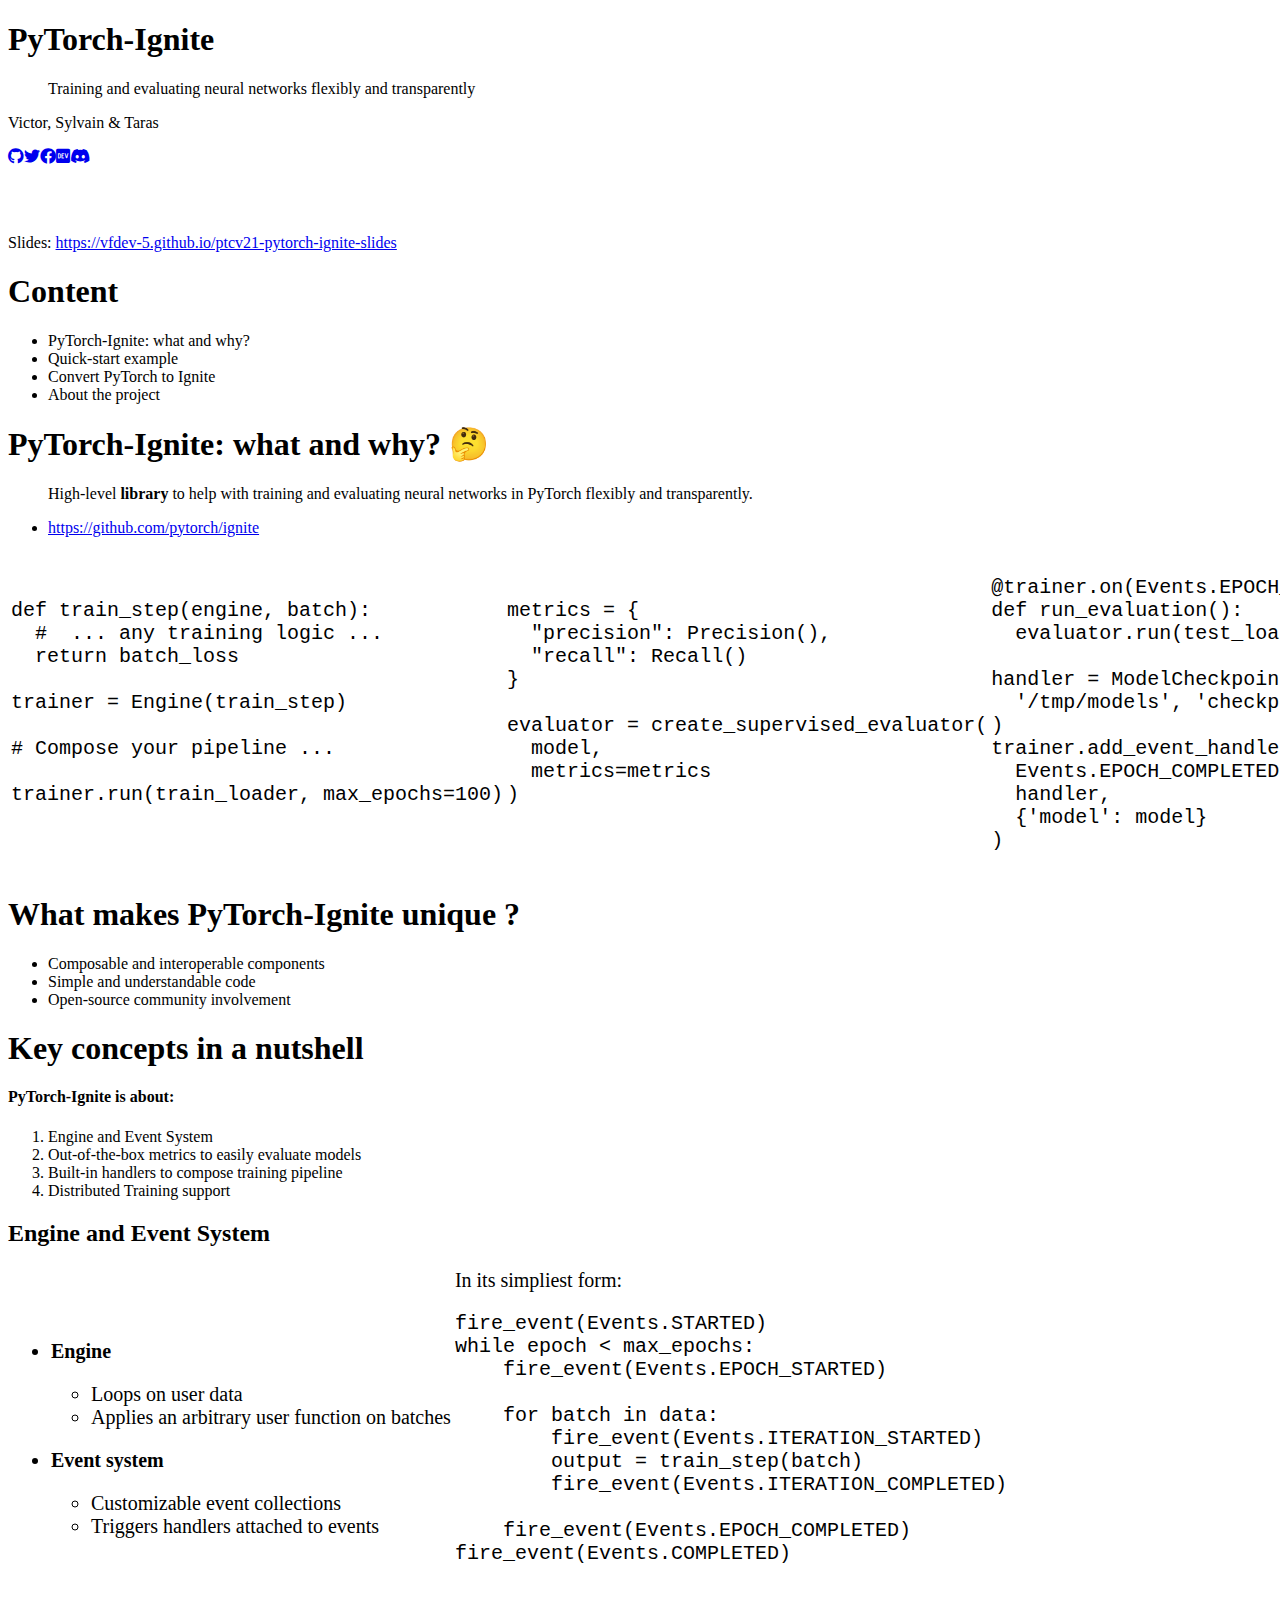
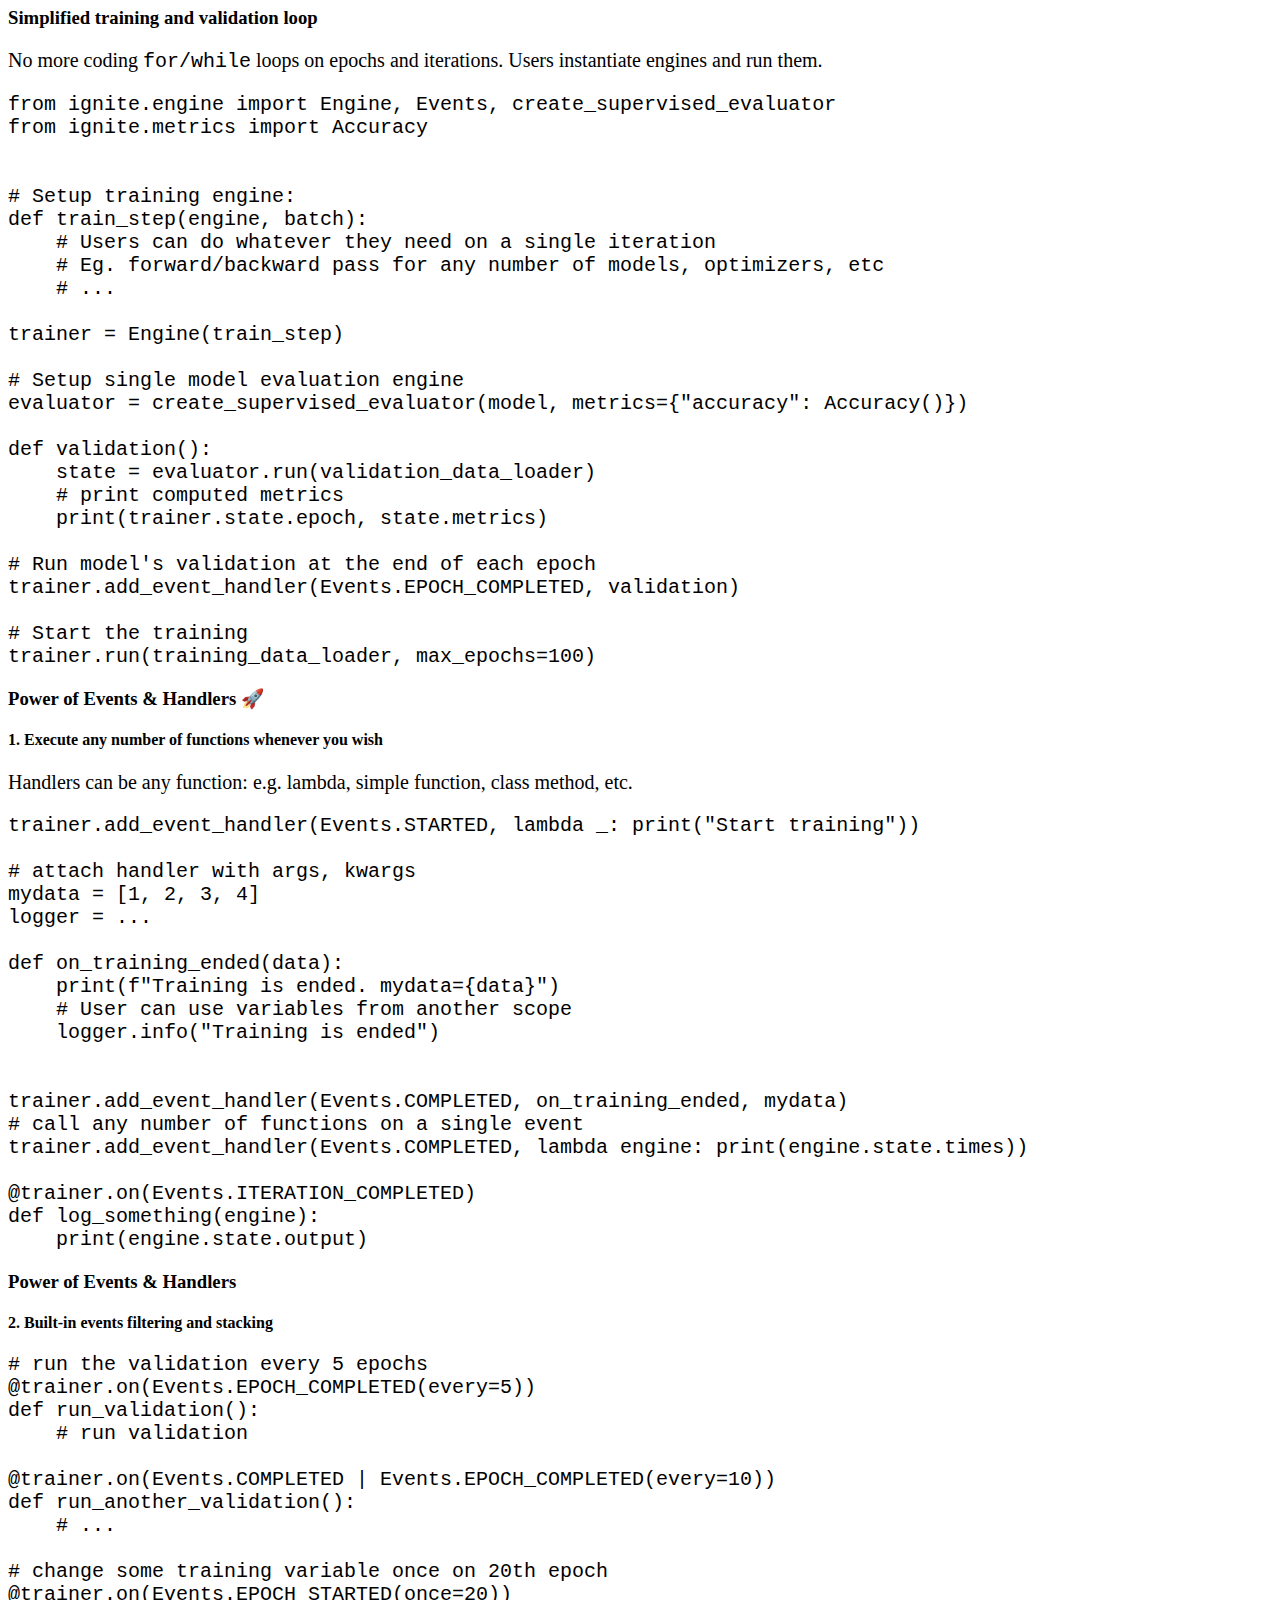
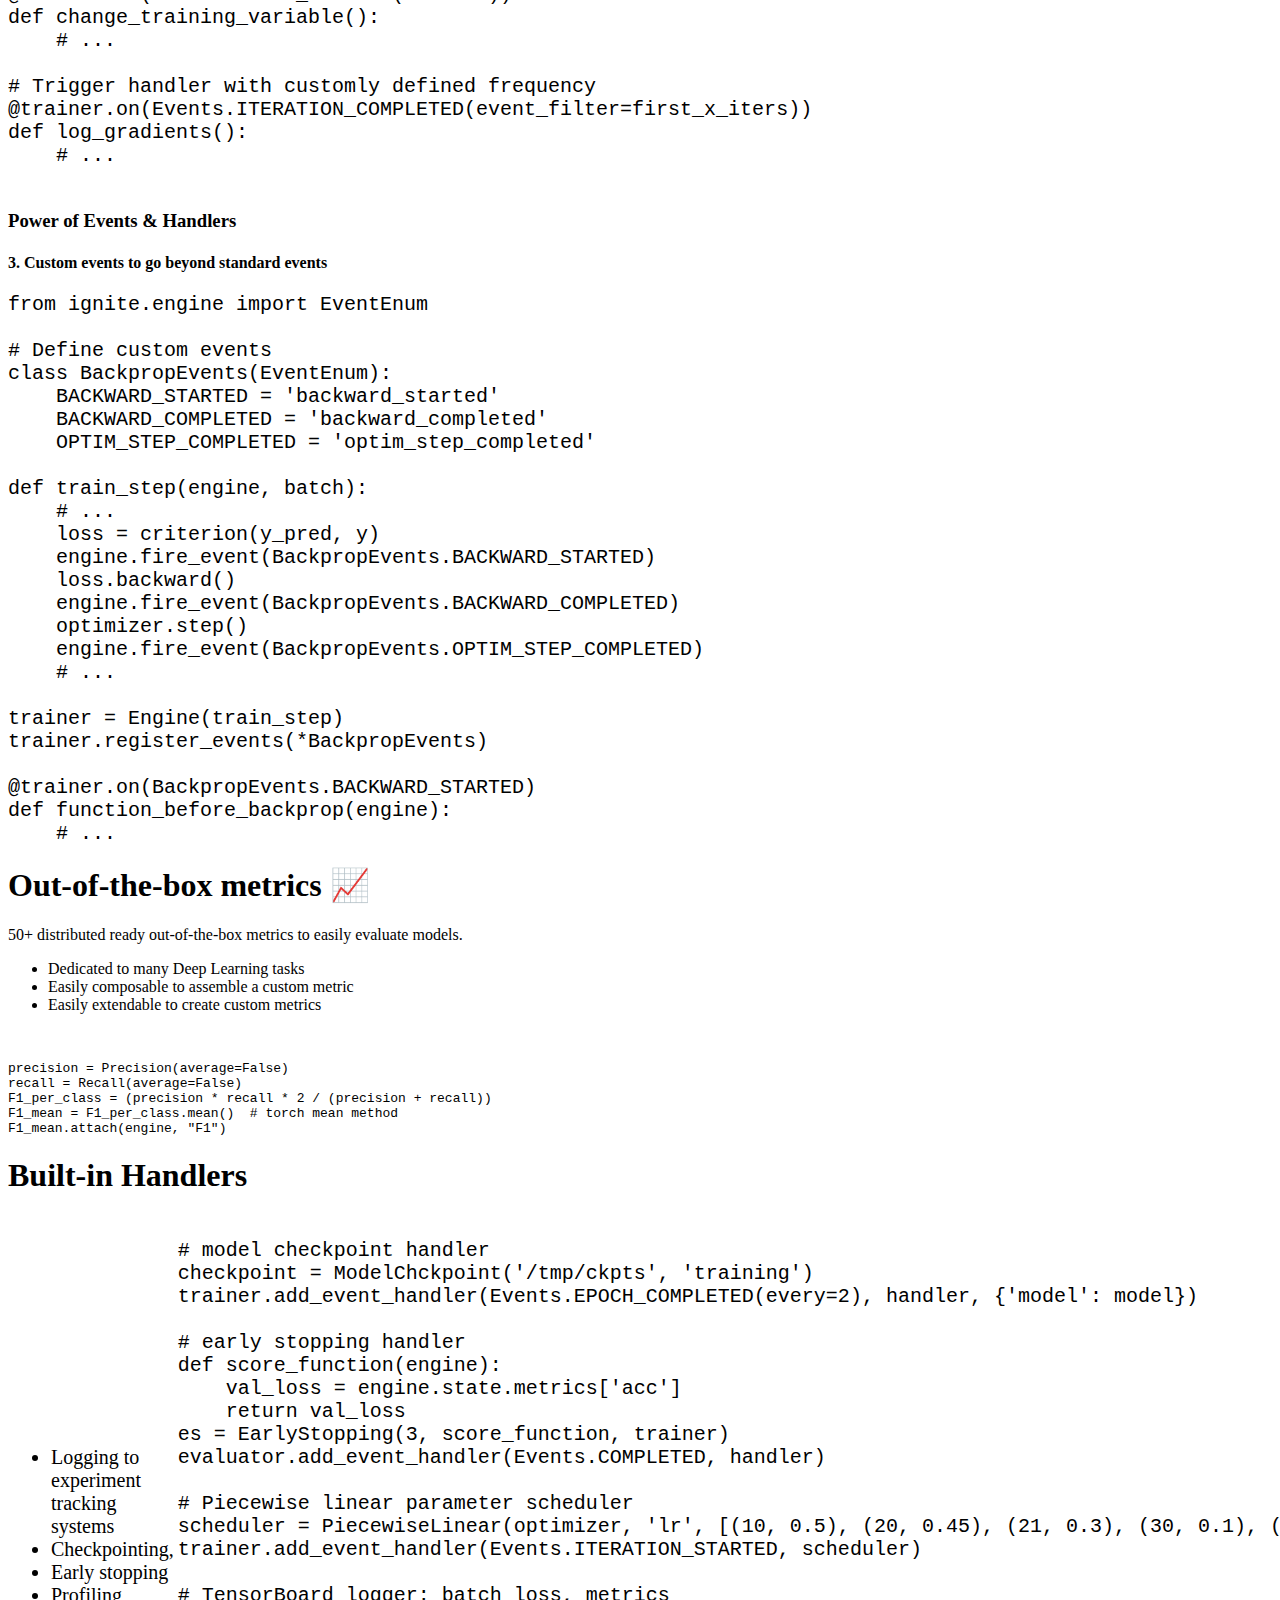
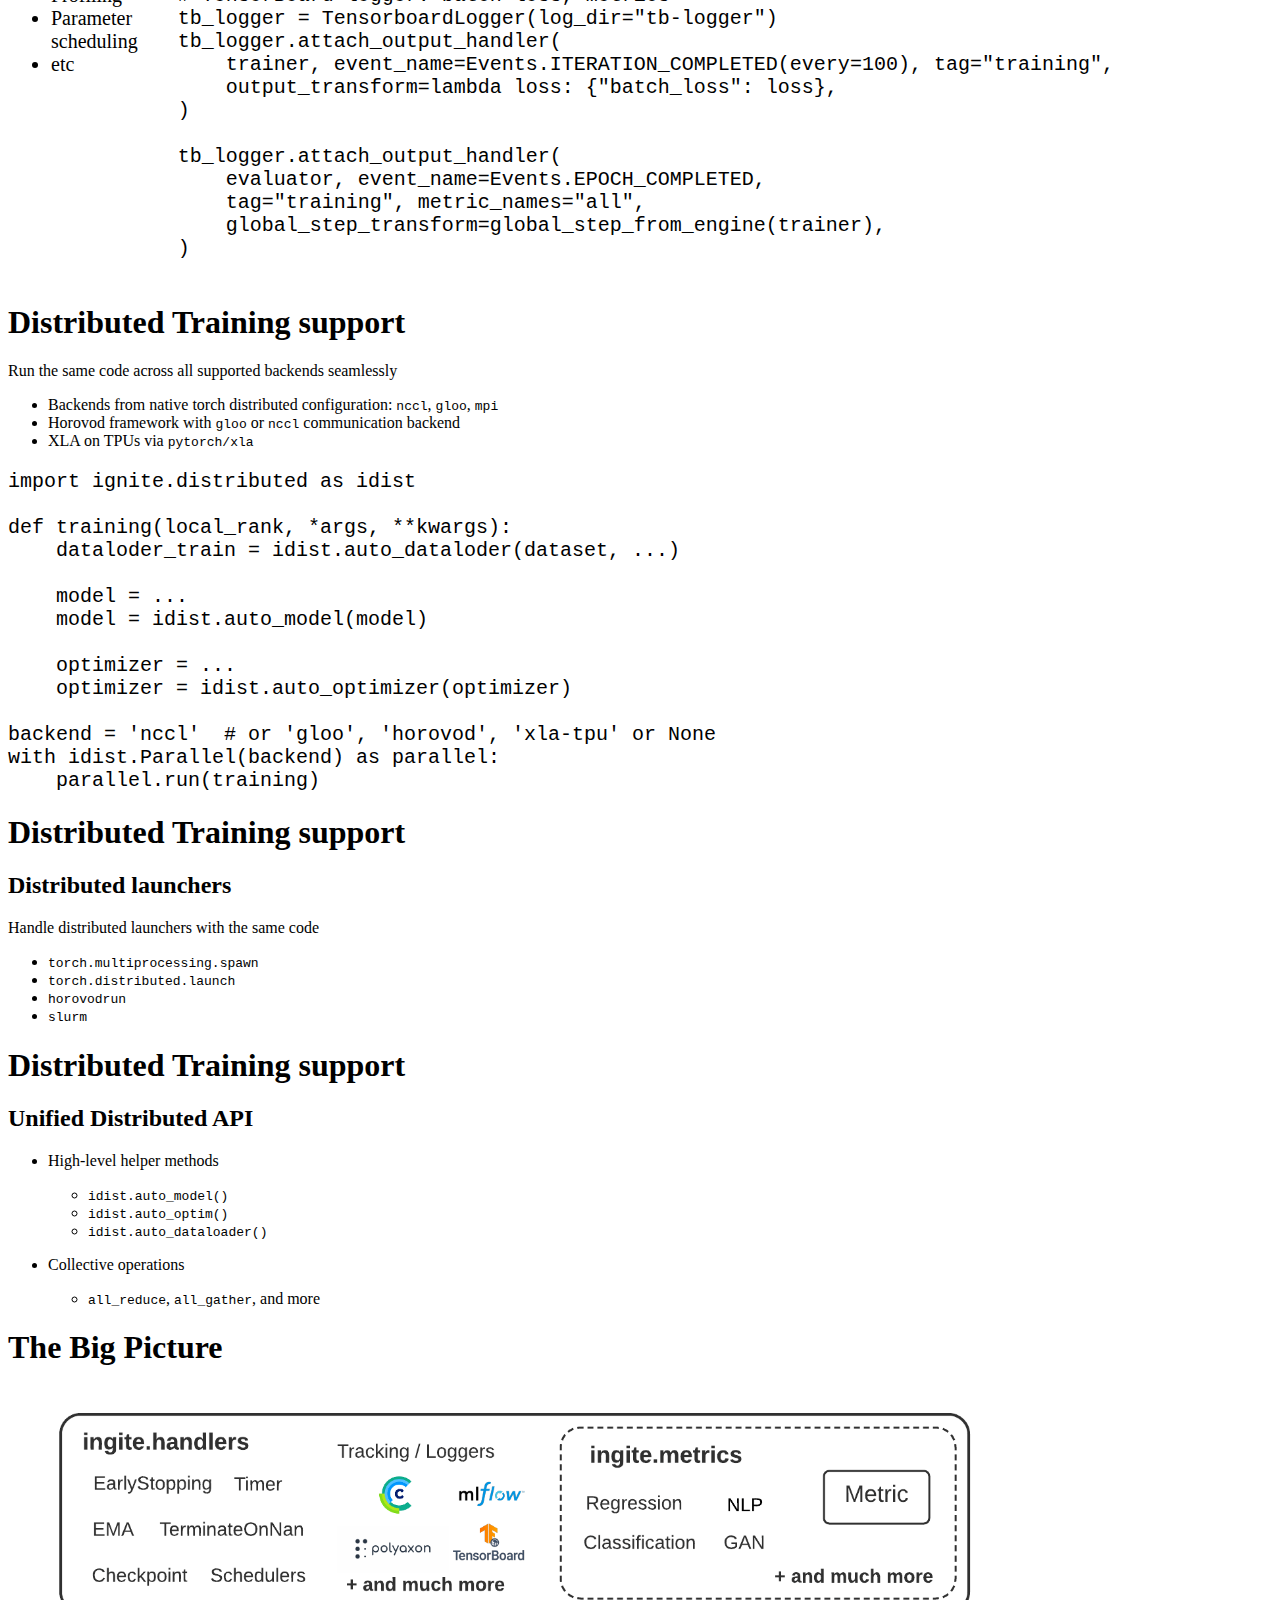
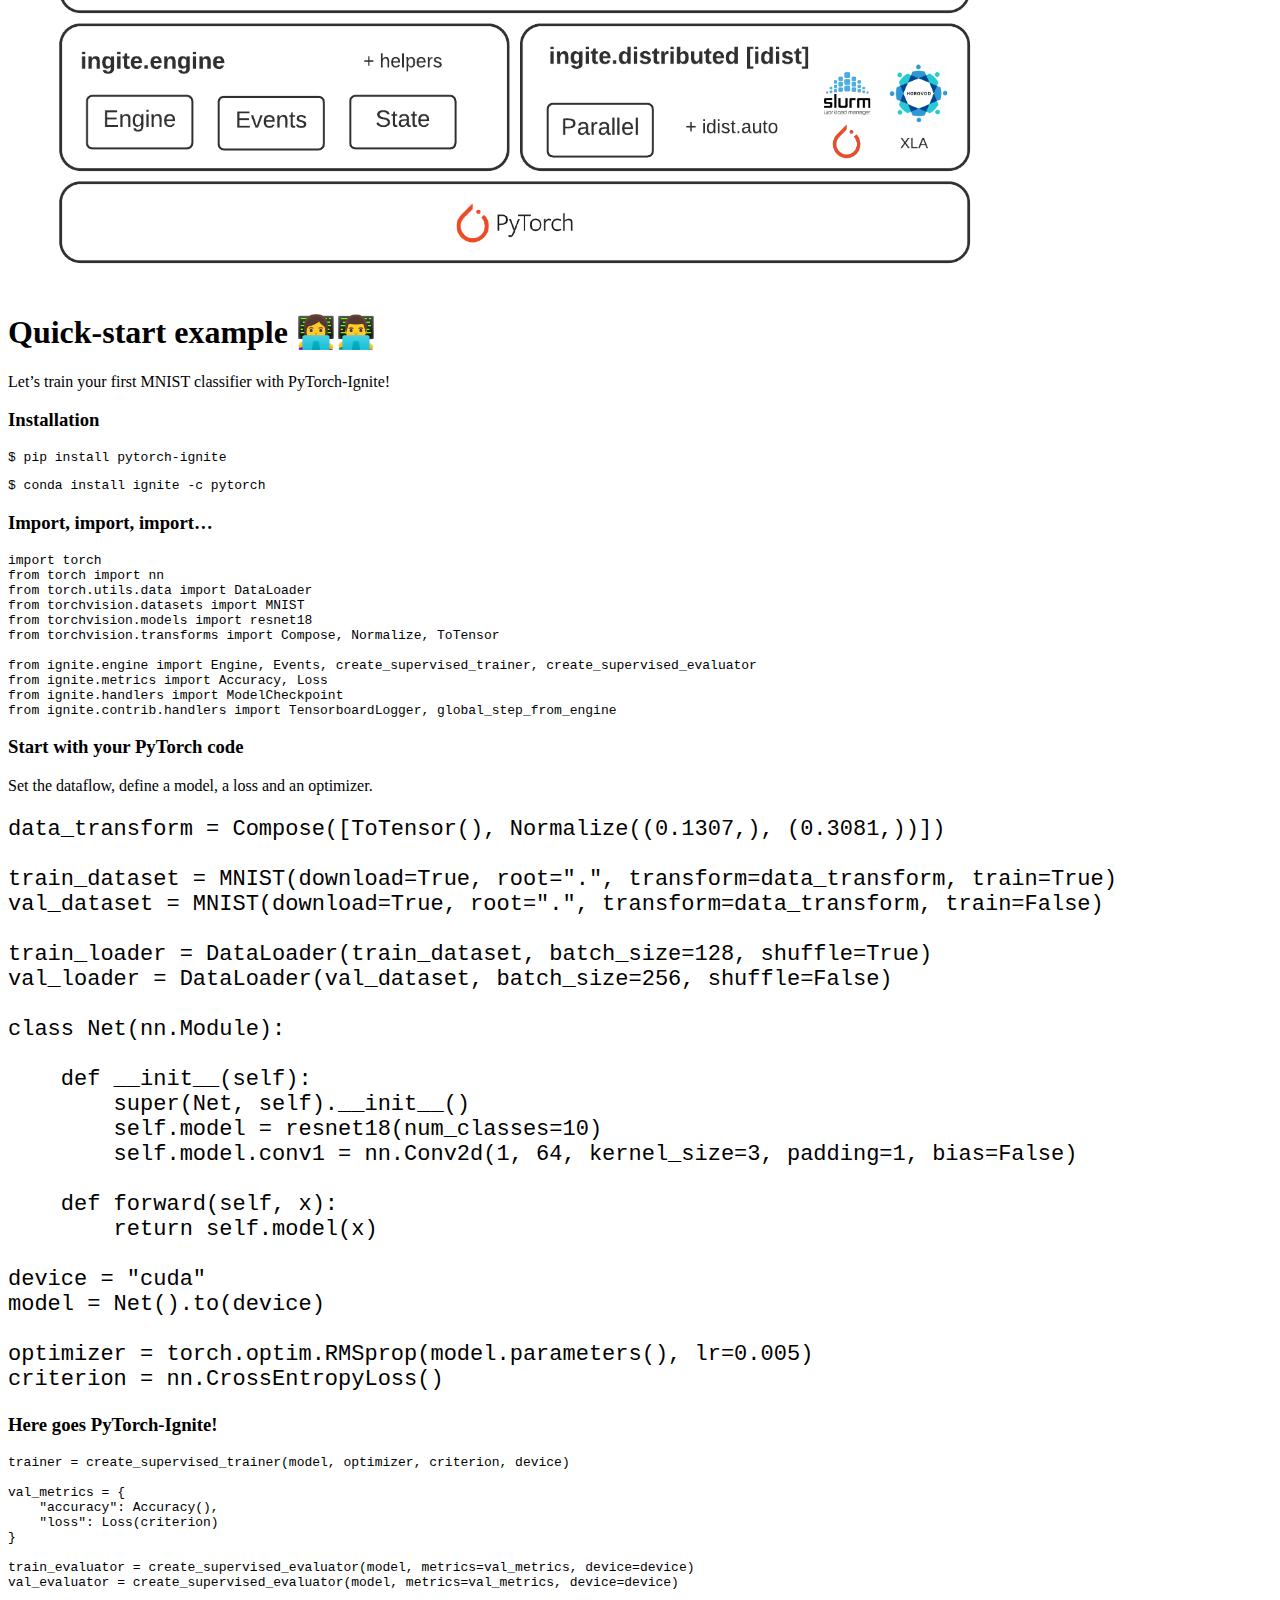
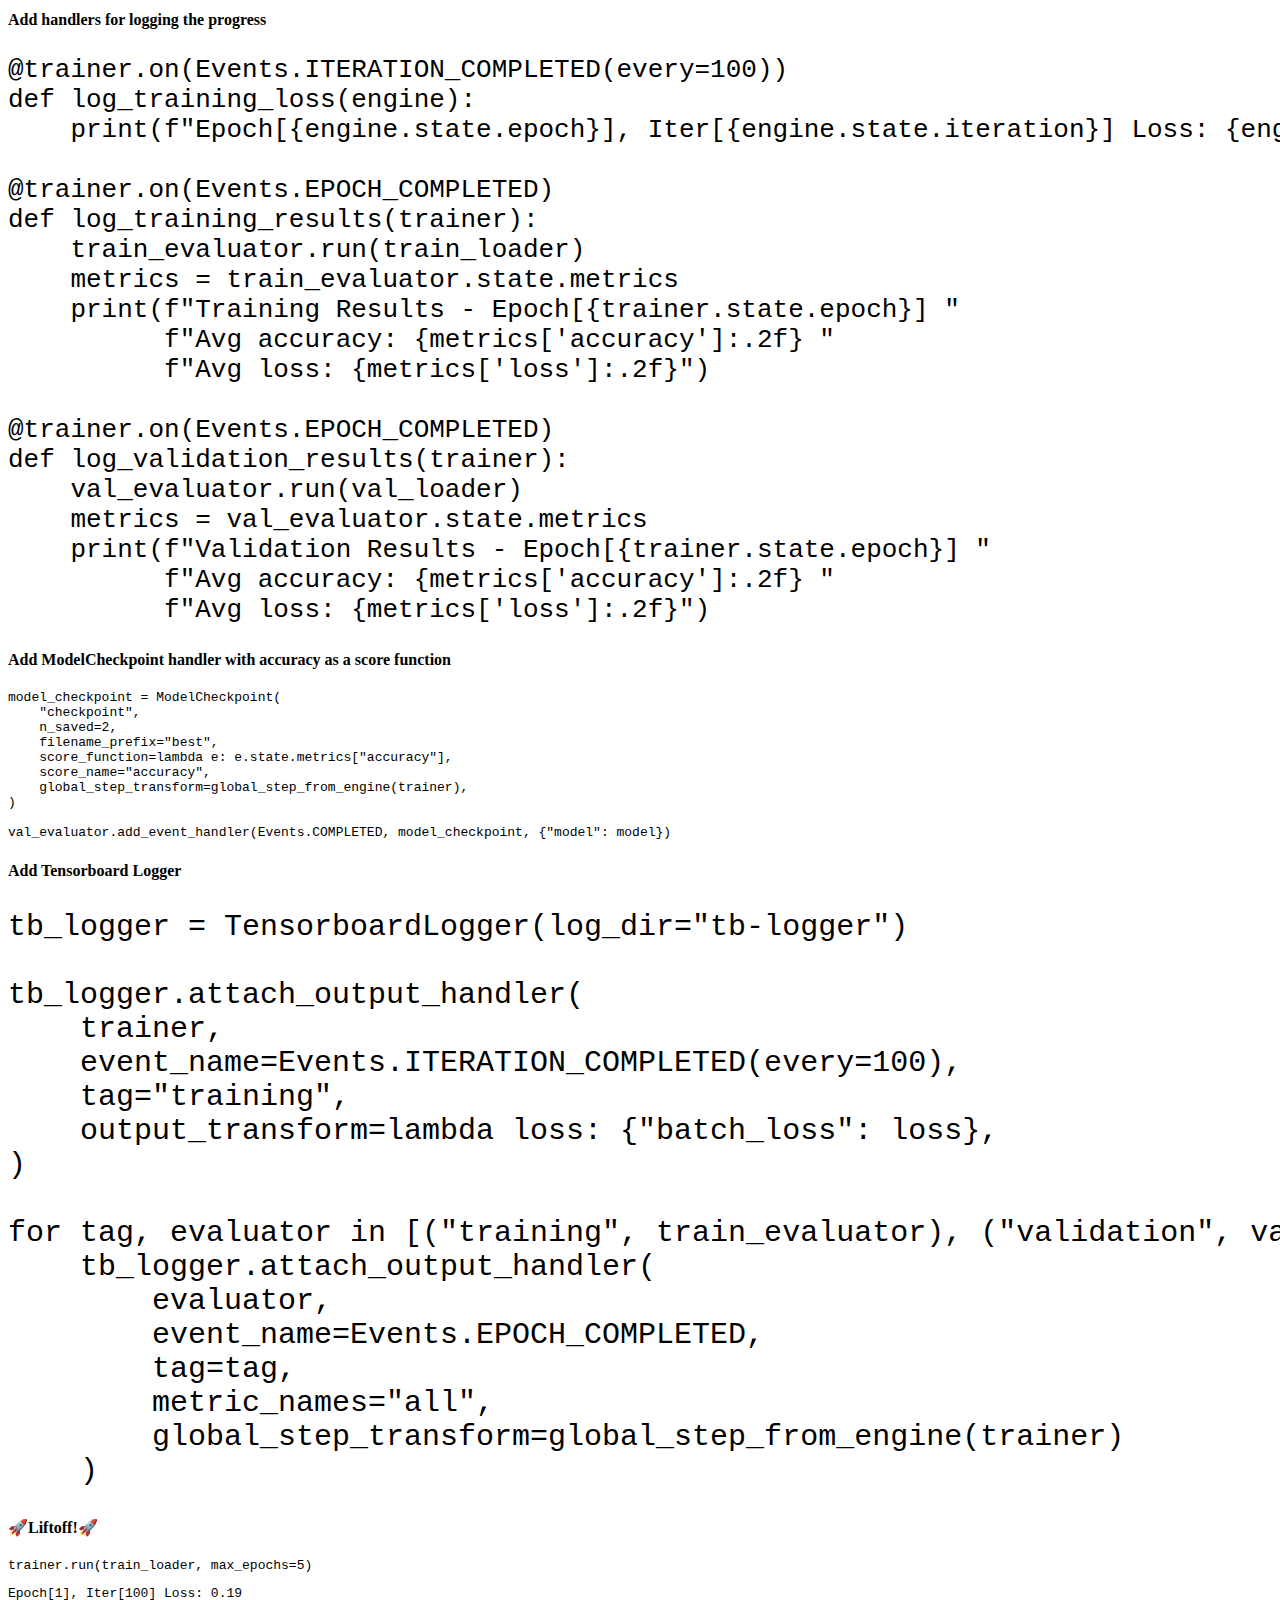
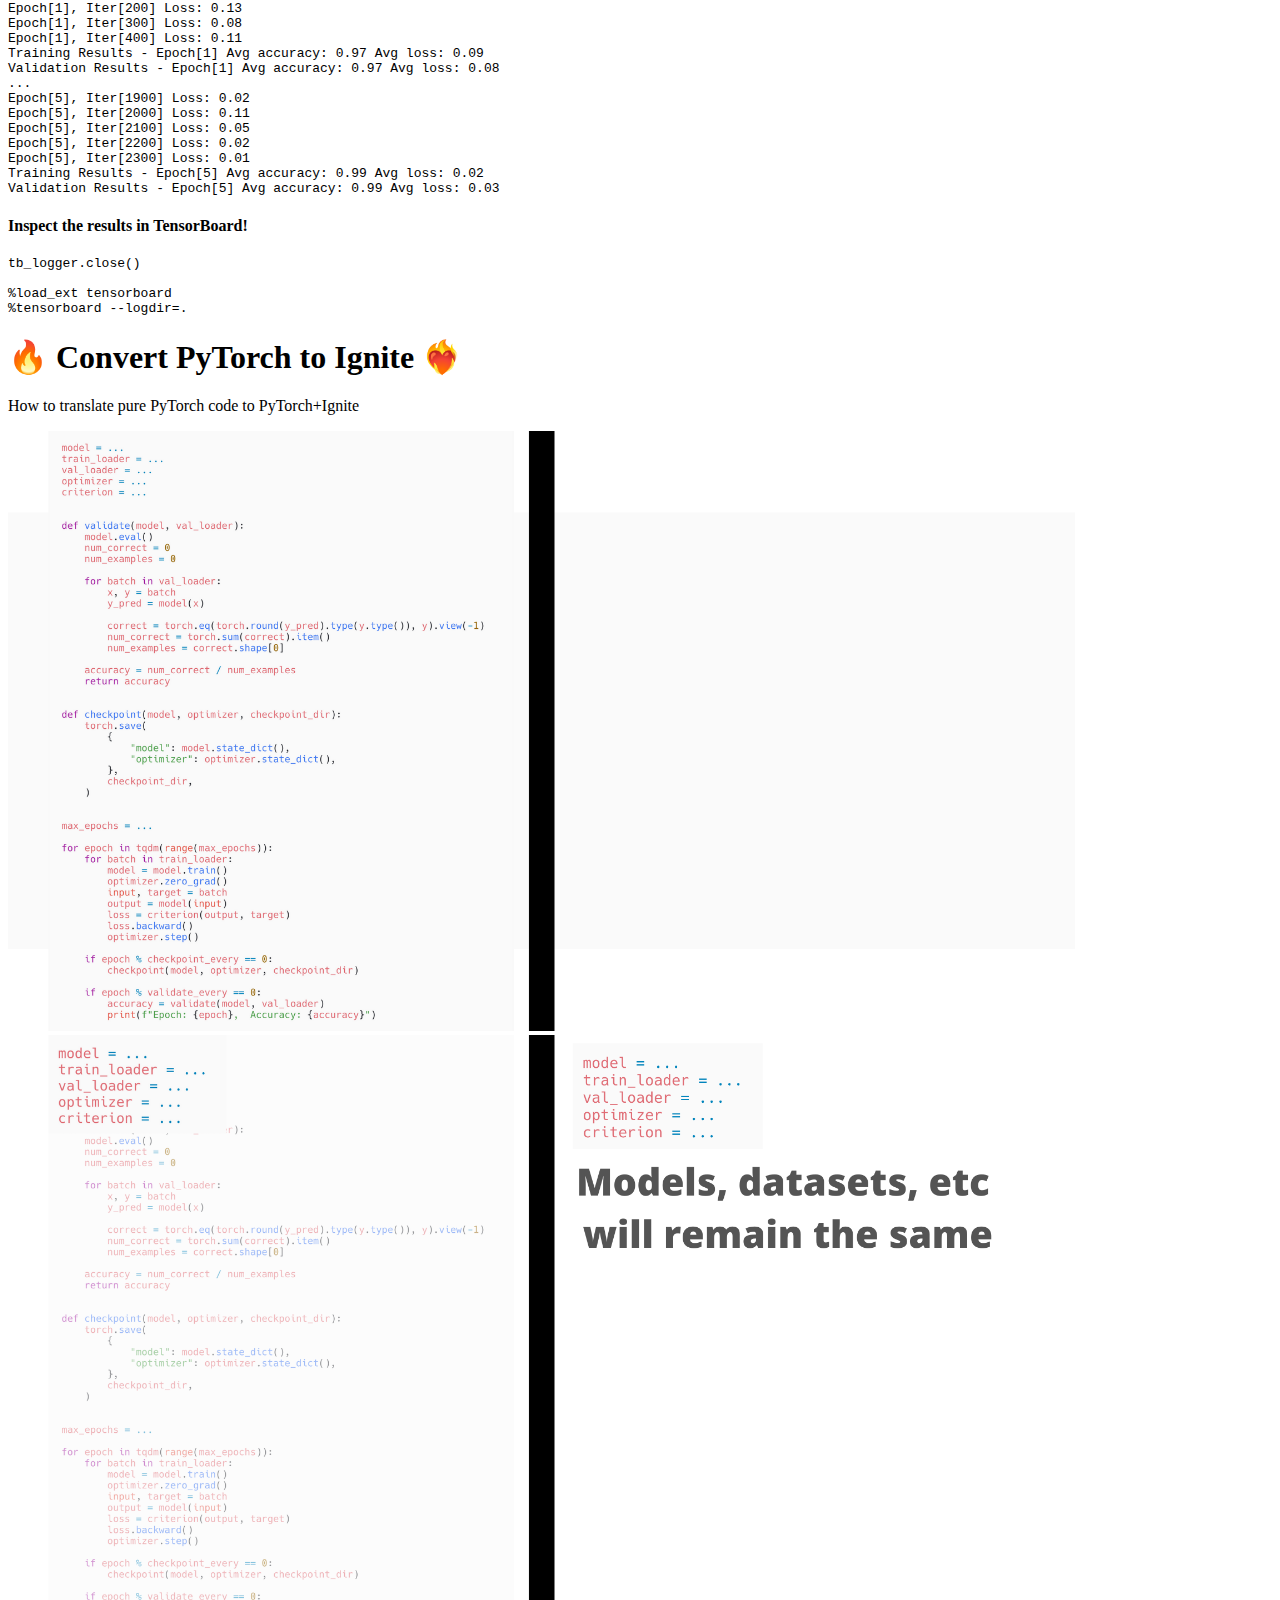
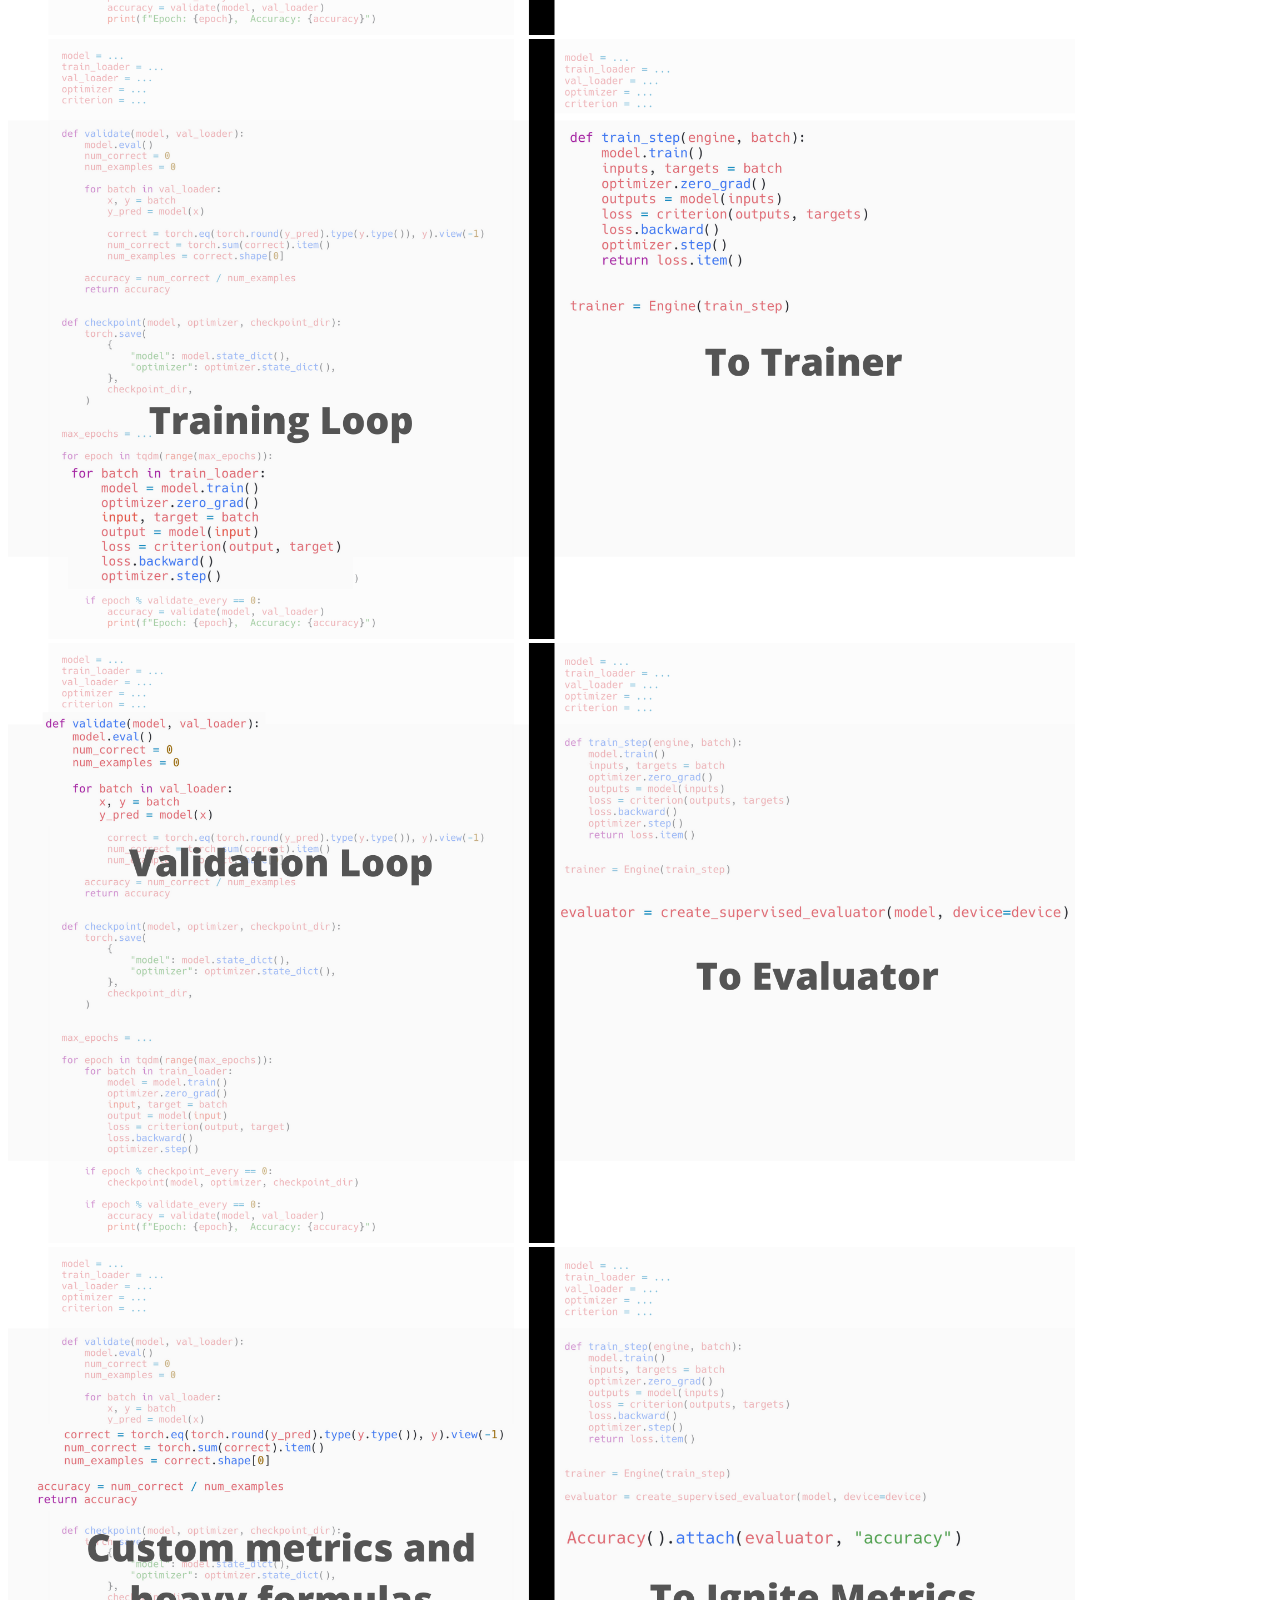
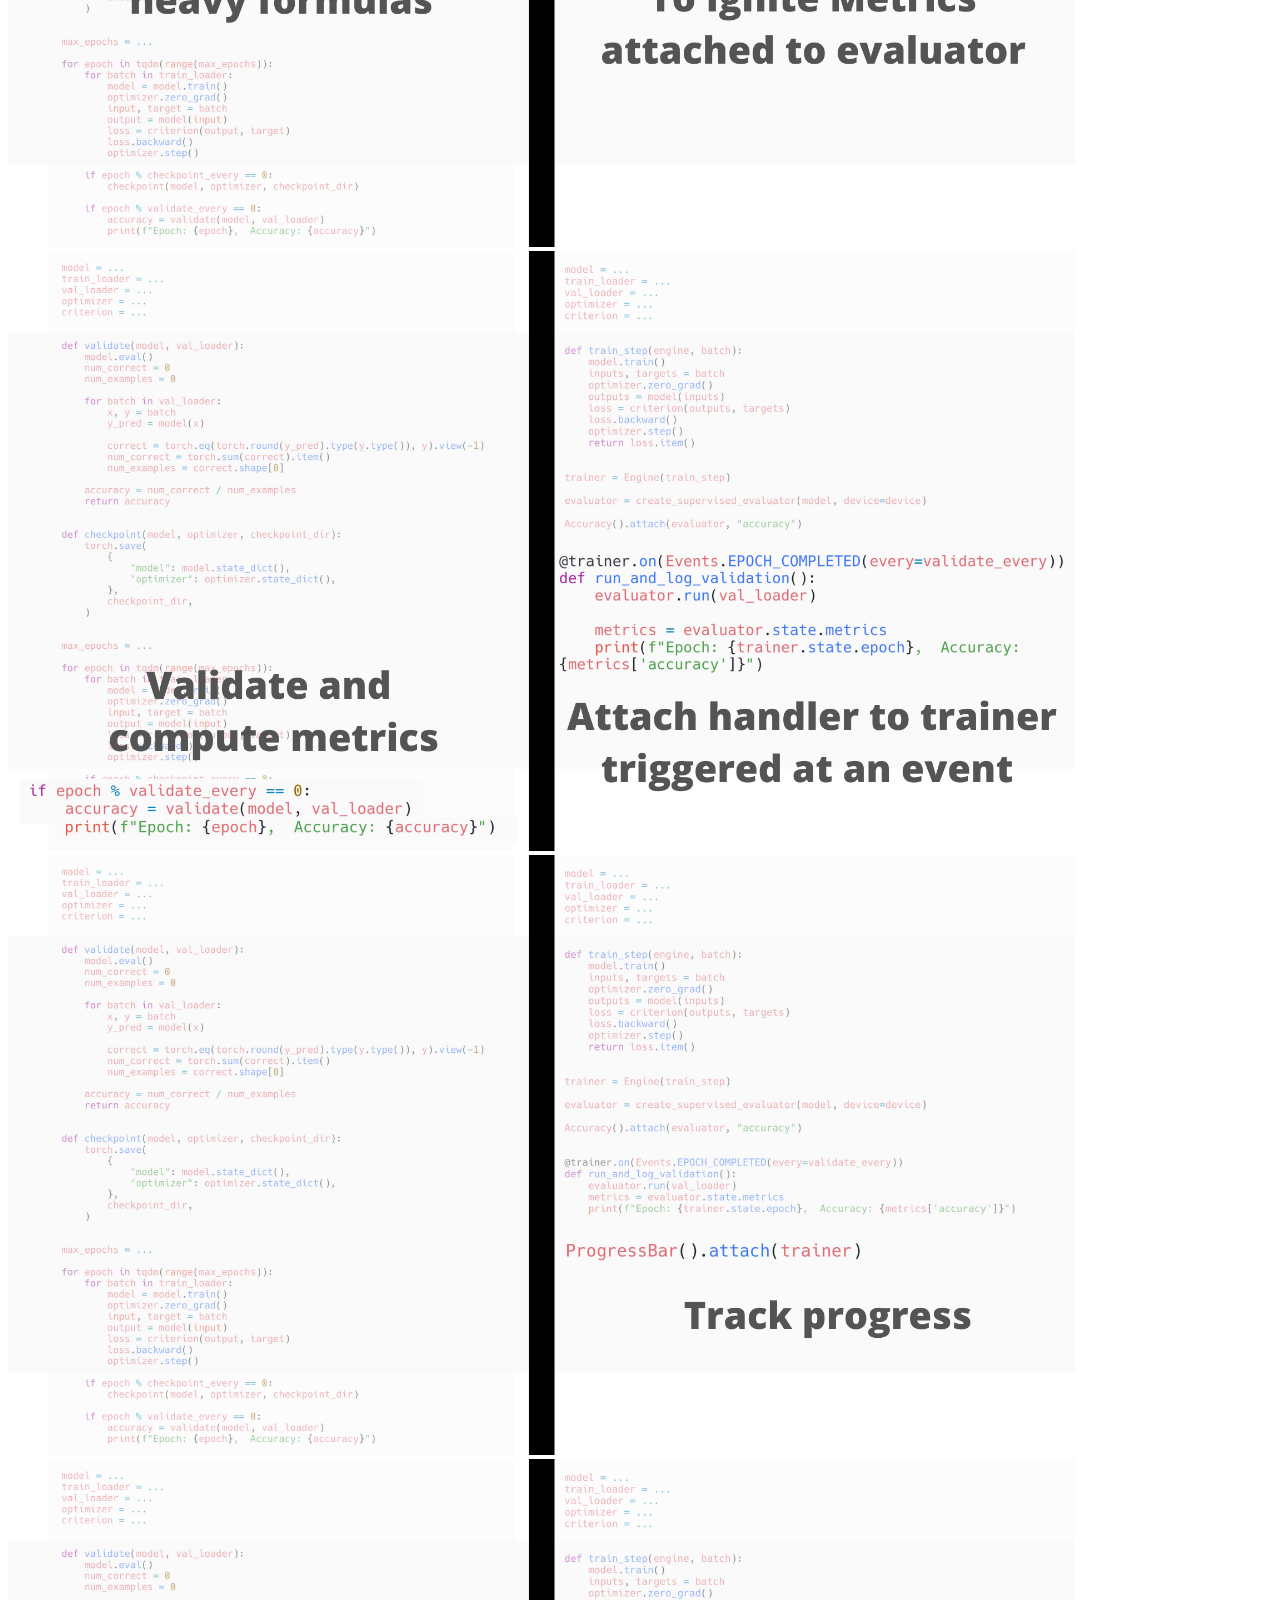
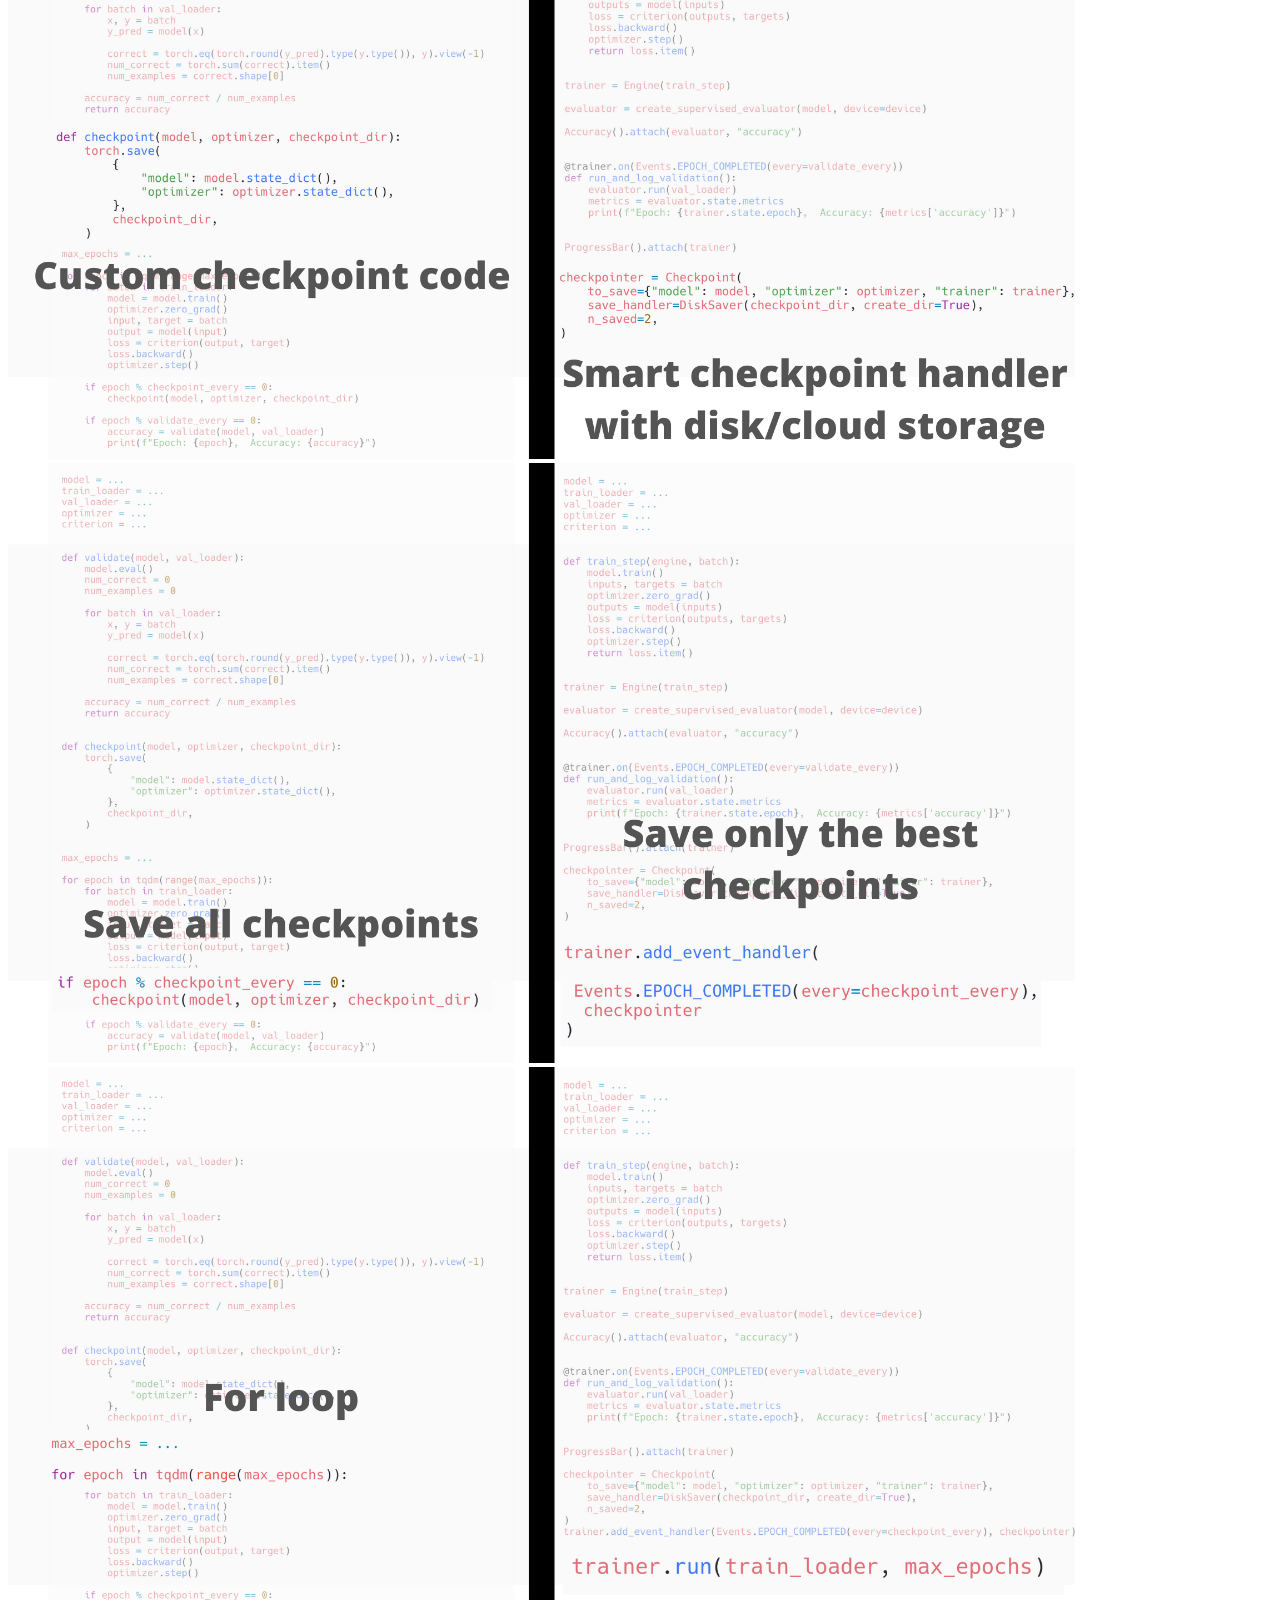
==== index.html @ 2c1bc8c2 "deploy: 88911d632ddb53d3ca0b93591fbb3781a01f97e3" ====
<!doctype html><html lang=en><head><meta charset=utf-8><title>PTCV21: PyTorch-Ignite</title><meta name=apple-mobile-web-app-capable content="yes"><meta name=apple-mobile-web-app-status-bar-style content="black-translucent"><meta name=viewport content="width=device-width,initial-scale=1,maximum-scale=1,user-scalable=no"><link rel=stylesheet href=/ptcv21-pytorch-ignite-slides/reveal-js/css/reset.css><link rel=stylesheet href=/ptcv21-pytorch-ignite-slides/reveal-js/css/reveal.css><link rel=stylesheet href=/ptcv21-pytorch-ignite-slides/_.min.8ec951ac6da9e7125707e4be140a4254d72ce59870ff05ab63614755f666d83d.css id=theme><link rel=stylesheet href=/ptcv21-pytorch-ignite-slides/highlight-js/monokai-sublime.min.css></head><body><style>#logo{position:absolute;top:1%;left:1%;width:15%}</style><img id=logo src=https://raw.githubusercontent.com/pytorch/ignite/master/assets/logo/ignite_logomark.svg alt><div class=reveal><div class=slides><section><h1 id=pytorch-ignite>PyTorch-Ignite</h1><blockquote><p>Training and evaluating neural networks
flexibly and transparently</p></blockquote><p>Victor, Sylvain & Taras</p><div class=container><div class=columns><div class=column><div class=level-left><a class=level-item href=https://www.github.com/pytorch/ignite><span class=icon><i class="fab fa-github"></i></span></a><a class=level-item href=https://www.twitter.com/pytorch_ignite><span class=icon><i class="fab fa-twitter"></i></span></a><a class=level-item href=https://www.facebook.com/PyTorch-Ignite-Community-105837321694508><span class=icon><i class="fab fa-facebook"></i></span></a><a class=level-item href=https://dev.to/pytorch-ignite><span class=icon><i class="fab fa-dev"></i></span></a><a class=level-item href=https://discord.gg/djZtm3EmKj><span class=icon><i class="fab fa-discord"></i></span></a></div></div></div></div><p><div style=color:transparent>.</div><div style=color:transparent>.</div></p><p>Slides: <a href=https://vfdev-5.github.io/ptcv21-pytorch-ignite-slides>https://vfdev-5.github.io/ptcv21-pytorch-ignite-slides</a></p></section><section><h1 id=content>Content</h1><ul><li>PyTorch-Ignite: what and why?</li><li>Quick-start example</li><li>Convert PyTorch to Ignite</li><li>About the project</li></ul></section><section><section data-shortcode-section><h1 id=pytorch-ignite-what-and-why->PyTorch-Ignite: what and why? 🤔</h1><blockquote><p>High-level <strong>library</strong> to help with training and evaluating neural networks in PyTorch flexibly and transparently.</p></blockquote><ul><li><a href=https://github.com/pytorch/ignite>https://github.com/pytorch/ignite</a></li></ul><table style=font-size:20px><tr><td><pre><code class=language-python>
def train_step(engine, batch):
  #  ... any training logic ...
  return batch_loss

trainer = Engine(train_step)

# Compose your pipeline ...

trainer.run(train_loader, max_epochs=100)


</code></pre></td><td><pre><code class=language-python>
metrics = {
  &quot;precision&quot;: Precision(),
  &quot;recall&quot;: Recall()
}

evaluator = create_supervised_evaluator(
  model,
  metrics=metrics
)


</code></pre></td><td><pre><code class=language-python>@trainer.on(Events.EPOCH_COMPLETED)
def run_evaluation():
  evaluator.run(test_loader)

handler = ModelCheckpoint(
  '/tmp/models', 'checkpoint'
)
trainer.add_event_handler(
  Events.EPOCH_COMPLETED,
  handler,
  {'model': model}
)
</code></pre></td></tr></table></section><section><h1 id=what-makes-pytorch-ignite-unique->What makes PyTorch-Ignite unique ?</h1><ul><li>Composable and interoperable components</li><li>Simple and understandable code</li><li>Open-source community involvement</li></ul></section><section><h1 id=key-concepts-in-a-nutshell>Key concepts in a nutshell</h1><h4 id=pytorch-ignite-is-about>PyTorch-Ignite is about:</h4><ol><li>Engine and Event System</li><li>Out-of-the-box metrics to easily evaluate models</li><li>Built-in handlers to compose training pipeline</li><li>Distributed Training support</li></ol></section><section><h2 id=engine-and-event-system>Engine and Event System</h2><table style=font-size:20px><tr><td><div style=color:transparent>.</div><ul><li><p><strong>Engine</strong></p><ul><li>Loops on user data</li><li>Applies an arbitrary user function on batches</li></ul></li><li><p><strong>Event system</strong></p><ul><li>Customizable event collections</li><li>Triggers handlers attached to events</li></ul></li></ul></td><td>In its simpliest form:<pre><code class=language-python data-line-numbers=2,5,7|1,3,6,8,10,11>fire_event(Events.STARTED)
while epoch &lt; max_epochs:
    fire_event(Events.EPOCH_STARTED)

    for batch in data:
        fire_event(Events.ITERATION_STARTED)
        output = train_step(batch)
        fire_event(Events.ITERATION_COMPLETED)

    fire_event(Events.EPOCH_COMPLETED)
fire_event(Events.COMPLETED)
</code></pre></td></tr></table></section><section><h3 id=simplified-training-and-validation-loop>Simplified training and validation loop</h3><div style=font-size:20px><p>No more coding <code>for/while</code> loops on epochs and iterations. Users instantiate engines and run them.</p><pre><code class=language-python>from ignite.engine import Engine, Events, create_supervised_evaluator
from ignite.metrics import Accuracy


# Setup training engine:
def train_step(engine, batch):
    # Users can do whatever they need on a single iteration
    # Eg. forward/backward pass for any number of models, optimizers, etc
    # ...

trainer = Engine(train_step)

# Setup single model evaluation engine
evaluator = create_supervised_evaluator(model, metrics={&quot;accuracy&quot;: Accuracy()})

def validation():
    state = evaluator.run(validation_data_loader)
    # print computed metrics
    print(trainer.state.epoch, state.metrics)

# Run model's validation at the end of each epoch
trainer.add_event_handler(Events.EPOCH_COMPLETED, validation)

# Start the training
trainer.run(training_data_loader, max_epochs=100)
</code></pre></div></section><section><h3 id=power-of-events--handlers->Power of Events & Handlers 🚀</h3><h4 id=1-execute-any-number-of-functions-whenever-you-wish>1. Execute any number of functions whenever you wish</h4><div style=font-size:20px><p>Handlers can be any function: e.g. lambda, simple function, class method, etc.</p><pre><code class=language-python>trainer.add_event_handler(Events.STARTED, lambda _: print(&quot;Start training&quot;))

# attach handler with args, kwargs
mydata = [1, 2, 3, 4]
logger = ...

def on_training_ended(data):
    print(f&quot;Training is ended. mydata={data}&quot;)
    # User can use variables from another scope
    logger.info(&quot;Training is ended&quot;)


trainer.add_event_handler(Events.COMPLETED, on_training_ended, mydata)
# call any number of functions on a single event
trainer.add_event_handler(Events.COMPLETED, lambda engine: print(engine.state.times))

@trainer.on(Events.ITERATION_COMPLETED)
def log_something(engine):
    print(engine.state.output)
</code></pre></div></section><section><h3 id=power-of-events--handlers>Power of Events & Handlers</h3><h4 id=2-built-in-events-filtering-and-stacking>2. Built-in events filtering and stacking</h4><div style=font-size:20px><pre><code class=language-python># run the validation every 5 epochs
@trainer.on(Events.EPOCH_COMPLETED(every=5))
def run_validation():
    # run validation

@trainer.on(Events.COMPLETED | Events.EPOCH_COMPLETED(every=10))
def run_another_validation():
    # ...

# change some training variable once on 20th epoch
@trainer.on(Events.EPOCH_STARTED(once=20))
def change_training_variable():
    # ...

# Trigger handler with customly defined frequency
@trainer.on(Events.ITERATION_COMPLETED(event_filter=first_x_iters))
def log_gradients():
    # ...

</code></pre></div></section><section><h3 id=power-of-events--handlers-1>Power of Events & Handlers</h3><h4 id=3-custom-events-to-go-beyond-standard-events>3. Custom events to go beyond standard events</h4><div style=font-size:20px><pre><code class=language-python>from ignite.engine import EventEnum

# Define custom events
class BackpropEvents(EventEnum):
    BACKWARD_STARTED = 'backward_started'
    BACKWARD_COMPLETED = 'backward_completed'
    OPTIM_STEP_COMPLETED = 'optim_step_completed'

def train_step(engine, batch):
    # ...
    loss = criterion(y_pred, y)
    engine.fire_event(BackpropEvents.BACKWARD_STARTED)
    loss.backward()
    engine.fire_event(BackpropEvents.BACKWARD_COMPLETED)
    optimizer.step()
    engine.fire_event(BackpropEvents.OPTIM_STEP_COMPLETED)
    # ...

trainer = Engine(train_step)
trainer.register_events(*BackpropEvents)

@trainer.on(BackpropEvents.BACKWARD_STARTED)
def function_before_backprop(engine):
    # ...
</code></pre></div></section><section><h1 id=out-of-the-box-metrics->Out-of-the-box metrics 📈</h1><p>50+ distributed ready out-of-the-box metrics to easily evaluate models.</p><ul><li>Dedicated to many Deep Learning tasks</li><li>Easily composable to assemble a custom metric</li><li>Easily extendable to create custom metrics</li></ul><div style=color:transparent>.</div><pre><code class=language-python>precision = Precision(average=False)
recall = Recall(average=False)
F1_per_class = (precision * recall * 2 / (precision + recall))
F1_mean = F1_per_class.mean()  # torch mean method
F1_mean.attach(engine, &quot;F1&quot;)
</code></pre></section><section><h1 id=built-in-handlers>Built-in Handlers</h1><table style=font-size:20px><tr><td><div style=color:transparent>.</div><ul><li>Logging to experiment tracking systems</li><li>Checkpointing,</li><li>Early stopping</li><li>Profiling</li><li>Parameter scheduling</li><li>etc</li></ul></td><td><pre><code class=language-python># model checkpoint handler
checkpoint = ModelChckpoint('/tmp/ckpts', 'training')
trainer.add_event_handler(Events.EPOCH_COMPLETED(every=2), handler, {'model': model})

# early stopping handler
def score_function(engine):
    val_loss = engine.state.metrics['acc']
    return val_loss
es = EarlyStopping(3, score_function, trainer)
evaluator.add_event_handler(Events.COMPLETED, handler)

# Piecewise linear parameter scheduler
scheduler = PiecewiseLinear(optimizer, 'lr', [(10, 0.5), (20, 0.45), (21, 0.3), (30, 0.1), (40, 0.1)])
trainer.add_event_handler(Events.ITERATION_STARTED, scheduler)

# TensorBoard logger: batch loss, metrics
tb_logger = TensorboardLogger(log_dir=&quot;tb-logger&quot;)
tb_logger.attach_output_handler(
    trainer, event_name=Events.ITERATION_COMPLETED(every=100), tag=&quot;training&quot;,
    output_transform=lambda loss: {&quot;batch_loss&quot;: loss},
)

tb_logger.attach_output_handler(
    evaluator, event_name=Events.EPOCH_COMPLETED,
    tag=&quot;training&quot;, metric_names=&quot;all&quot;,
    global_step_transform=global_step_from_engine(trainer),
)
</code></pre></td></tr></table></section><section><h1 id=distributed-training-support>Distributed Training support</h1><p>Run the same code across all supported backends seamlessly</p><ul><li>Backends from native torch distributed configuration: <code>nccl</code>, <code>gloo</code>, <code>mpi</code></li><li>Horovod framework with <code>gloo</code> or <code>nccl</code> communication backend</li><li>XLA on TPUs via <code>pytorch/xla</code></li></ul><div style=font-size:20px><pre><code class=language-python>import ignite.distributed as idist

def training(local_rank, *args, **kwargs):
    dataloder_train = idist.auto_dataloder(dataset, ...)

    model = ...
    model = idist.auto_model(model)

    optimizer = ...
    optimizer = idist.auto_optimizer(optimizer)

backend = 'nccl'  # or 'gloo', 'horovod', 'xla-tpu' or None
with idist.Parallel(backend) as parallel:
    parallel.run(training)
</code></pre></div></section><section><h1 id=distributed-training-support-1>Distributed Training support</h1><h2 id=distributed-launchers>Distributed launchers</h2><p>Handle distributed launchers with the same code</p><ul><li><code>torch.multiprocessing.spawn</code></li><li><code>torch.distributed.launch</code></li><li><code>horovodrun</code></li><li><code>slurm</code></li></ul></section><section><h1 id=distributed-training-support-2>Distributed Training support</h1><h2 id=unified-distributed-api>Unified Distributed API</h2><ul><li><p>High-level helper methods</p><ul><li><code>idist.auto_model()</code></li><li><code>idist.auto_optim()</code></li><li><code>idist.auto_dataloader()</code></li></ul></li><li><p>Collective operations</p><ul><li><code>all_reduce</code>, <code>all_gather</code>, and more</li></ul></li></ul></section><section><h1 id=the-big-picture>The Big Picture</h1><img height=500 src=images/Ignite_Big_Picture.png></section></section><section><section data-shortcode-section><h1 id=quick-start-example->Quick-start example 👩‍💻👨‍💻</h1><p>Let&rsquo;s train your first MNIST classifier with PyTorch-Ignite!</p></section><section><h3 id=installation>Installation</h3><pre><code class=language-bash>$ pip install pytorch-ignite
</code></pre><pre><code class=language-bash>$ conda install ignite -c pytorch
</code></pre></section><section><h3 id=import-import-import>Import, import, import&mldr;</h3><pre><code class=language-python data-line-numbers=1-6|8-12>import torch
from torch import nn
from torch.utils.data import DataLoader
from torchvision.datasets import MNIST
from torchvision.models import resnet18
from torchvision.transforms import Compose, Normalize, ToTensor

from ignite.engine import Engine, Events, create_supervised_trainer, create_supervised_evaluator
from ignite.metrics import Accuracy, Loss
from ignite.handlers import ModelCheckpoint
from ignite.contrib.handlers import TensorboardLogger, global_step_from_engine
</code></pre></section><section><h3 id=start-with-your-pytorch-code>Start with your PyTorch code</h3><p>Set the dataflow, define a model, a loss and an optimizer.</p><div style=font-size:22px><pre><code class=language-python data-line-numbers=1-7|9-20|22-23>data_transform = Compose([ToTensor(), Normalize((0.1307,), (0.3081,))])

train_dataset = MNIST(download=True, root=&quot;.&quot;, transform=data_transform, train=True)
val_dataset = MNIST(download=True, root=&quot;.&quot;, transform=data_transform, train=False)

train_loader = DataLoader(train_dataset, batch_size=128, shuffle=True)
val_loader = DataLoader(val_dataset, batch_size=256, shuffle=False)

class Net(nn.Module):

    def __init__(self):
        super(Net, self).__init__()
        self.model = resnet18(num_classes=10)
        self.model.conv1 = nn.Conv2d(1, 64, kernel_size=3, padding=1, bias=False)

    def forward(self, x):
        return self.model(x)

device = &quot;cuda&quot;
model = Net().to(device)

optimizer = torch.optim.RMSprop(model.parameters(), lr=0.005)
criterion = nn.CrossEntropyLoss()
</code></pre></div></section><section><h3 id=here-goes-pytorch-ignite>Here goes PyTorch-Ignite!</h3><pre><code class=language-python data-line-numbers=1|3-6|8|9>trainer = create_supervised_trainer(model, optimizer, criterion, device)

val_metrics = {
    &quot;accuracy&quot;: Accuracy(),
    &quot;loss&quot;: Loss(criterion)
}

train_evaluator = create_supervised_evaluator(model, metrics=val_metrics, device=device)
val_evaluator = create_supervised_evaluator(model, metrics=val_metrics, device=device)
</code></pre></section><section><h4 id=add-handlers-for-logging-the-progress>Add handlers for logging the progress</h4><div style=font-size:26px><pre><code class=language-python data-line-numbers=1-3|5-11|13-19>@trainer.on(Events.ITERATION_COMPLETED(every=100))
def log_training_loss(engine):
    print(f&quot;Epoch[{engine.state.epoch}], Iter[{engine.state.iteration}] Loss: {engine.state.output:.2f}&quot;)

@trainer.on(Events.EPOCH_COMPLETED)
def log_training_results(trainer):
    train_evaluator.run(train_loader)
    metrics = train_evaluator.state.metrics
    print(f&quot;Training Results - Epoch[{trainer.state.epoch}] &quot;
          f&quot;Avg accuracy: {metrics['accuracy']:.2f} &quot;
          f&quot;Avg loss: {metrics['loss']:.2f}&quot;)

@trainer.on(Events.EPOCH_COMPLETED)
def log_validation_results(trainer):
    val_evaluator.run(val_loader)
    metrics = val_evaluator.state.metrics
    print(f&quot;Validation Results - Epoch[{trainer.state.epoch}] &quot;
          f&quot;Avg accuracy: {metrics['accuracy']:.2f} &quot;
          f&quot;Avg loss: {metrics['loss']:.2f}&quot;)
</code></pre></div></section><section><h4 id=add-modelcheckpoint-handler-with-accuracy-as-a-score-function>Add ModelCheckpoint handler with accuracy as a score function</h4><pre><code class=language-python data-line-numbers=1-8|10>model_checkpoint = ModelCheckpoint(
    &quot;checkpoint&quot;,
    n_saved=2,
    filename_prefix=&quot;best&quot;,
    score_function=lambda e: e.state.metrics[&quot;accuracy&quot;],
    score_name=&quot;accuracy&quot;,
    global_step_transform=global_step_from_engine(trainer),
)

val_evaluator.add_event_handler(Events.COMPLETED, model_checkpoint, {&quot;model&quot;: model})
</code></pre></section><section><h4 id=add-tensorboard-logger>Add Tensorboard Logger</h4><div style=font-size:30px><pre><code class=language-python data-line-numbers=1|3-8|10-17>tb_logger = TensorboardLogger(log_dir=&quot;tb-logger&quot;)

tb_logger.attach_output_handler(
    trainer,
    event_name=Events.ITERATION_COMPLETED(every=100),
    tag=&quot;training&quot;,
    output_transform=lambda loss: {&quot;batch_loss&quot;: loss},
)

for tag, evaluator in [(&quot;training&quot;, train_evaluator), (&quot;validation&quot;, val_evaluator)]:
    tb_logger.attach_output_handler(
        evaluator,
        event_name=Events.EPOCH_COMPLETED,
        tag=tag,
        metric_names=&quot;all&quot;,
        global_step_transform=global_step_from_engine(trainer)
    )
</code></pre></div></section><section><h4 id=liftoff>🚀Liftoff!🚀</h4><pre><code class=language-python>trainer.run(train_loader, max_epochs=5)
</code></pre><pre><code class=language-python data-line-numbers=1-6|8-14>Epoch[1], Iter[100] Loss: 0.19
Epoch[1], Iter[200] Loss: 0.13
Epoch[1], Iter[300] Loss: 0.08
Epoch[1], Iter[400] Loss: 0.11
Training Results - Epoch[1] Avg accuracy: 0.97 Avg loss: 0.09
Validation Results - Epoch[1] Avg accuracy: 0.97 Avg loss: 0.08
...
Epoch[5], Iter[1900] Loss: 0.02
Epoch[5], Iter[2000] Loss: 0.11
Epoch[5], Iter[2100] Loss: 0.05
Epoch[5], Iter[2200] Loss: 0.02
Epoch[5], Iter[2300] Loss: 0.01
Training Results - Epoch[5] Avg accuracy: 0.99 Avg loss: 0.02
Validation Results - Epoch[5] Avg accuracy: 0.99 Avg loss: 0.03
</code></pre></section><section><h4 id=inspect-the-results-in-tensorboard>Inspect the results in TensorBoard!</h4><pre><code class=language-python data-line-numbers=1|3|4>tb_logger.close()

%load_ext tensorboard
%tensorboard --logdir=.
</code></pre></section></section><section><section data-shortcode-section><h1 id=-convert-pytorch-to-ignite->🔥 Convert PyTorch to Ignite ❤️‍🔥</h1><p>How to translate pure PyTorch code to PyTorch+Ignite</p></section><section><img height=600 src=images/1.png></section><section><img height=600 src=images/2.png></section><section><img height=600 src=images/3.png></section><section><img height=600 src=images/4.png></section><section><img height=600 src=images/5.png></section><section><img height=600 src=images/6.png></section><section><img height=600 src=images/7.png></section><section><img height=600 src=images/8.png></section><section><img height=600 src=images/9.png></section><section><img height=600 src=images/10.png></section></section><section><section data-shortcode-section><h1 id=about-pytorch-ignite-project>About &ldquo;PyTorch-Ignite&rdquo; project</h1><p>Community-driven open source and <em>NumFOCUS Affiliated</em> Project</p><p>maintained by volunteers in the PyTorch community:</p><pre><code>@vfdev-5, @ydcjeff, @KickItLikeShika, @sdesrozis, @alykhantejani, @anmolsjoshi,
@trsvchn, @Moh-Yakoub, ..., @fco-dv, @gucifer, @Priyansi, ...
</code></pre><p><img src=https://a.slack-edge.com/production-standard-emoji-assets/13.0/apple-medium/1f389@2x.png alt=o1>
<img src=https://a.slack-edge.com/production-standard-emoji-assets/13.0/apple-medium/1f44f@2x.png alt=o2>
<img src=https://a.slack-edge.com/production-standard-emoji-assets/13.0/apple-medium/1f64f@2x.png alt=o3></p><p>With the support of:</p><img width=200 src=https://numfocus.org/wp-content/uploads/2017/07/NumFocus_LRG.png>
<img width=200 src=https://raw.githubusercontent.com/Quansight-Labs/quansight-labs-site/master/files/images/QuansightLabs_logo_V2.png>
<img width=200 src=https://pytorch-ignite.ai/images/logos/ifpen.jpg></section><section><h1 id=projects-using-pytorch-ignite>Projects using PyTorch-Ignite</h1><ul><li>Research Papers</li><li>Blog articles, tutorials, books</li><li>Toolkits<ul><li><a href=https://monai.io/>Project MONAI</a>, <a href=https://nussl.github.io/docs/>Nussl</a>, &mldr;</li></ul></li></ul><p>More details here: <a href=https://pytorch-ignite.ai/ecosystem/>https://pytorch-ignite.ai/ecosystem/</a></p></section><section><h1 id=community-engagement>Community Engagement</h1><div style=font-size:24px><ul><li><p>Google Summer of Code 2021</p><ul><li>Mentored two great students (<em>Ahmed</em> and <em>Arpan</em>)</li></ul></li><li><p>Google Season of Docs 2021</p><ul><li>Working with great tech writer (<em>Priyansi</em>)</li></ul></li><li><p>Hacktoberfest 2020 and coming up 2021</p></li><li><p>PyData Global Mentored Sprint 2020</p></li><li><p>Our new website development (thanks to <em>Jeff Yang</em>!)</p></li><li><p>PyTorch-Ignite Code-Generator project</p></li></ul><p><em>Stay tuned for upcoming events &mldr;</em></p><img width=50 src=https://summerofcode.withgoogle.com/static/img/summer-of-code-logo.svg>
<img width=50 src=https://developers.google.com/season-of-docs/images/SeasonofDocs_Icon_Grey_300ppi_trimmed_480.png>
<img width=50 src=https://hacktoberfestswaglist.com/img/Hacktoberfest_20.jpg>
<img width=150 src=https://pydata.org/global2021/wp-content/uploads/2021/06/logo.png></div></section><section><h1 id=join-the-pytorch-ignite-community>Join the PyTorch-Ignite Community</h1><p>We are looking for motivated contributors to help out with the project.</p><p><img src=https://a.slack-edge.com/production-standard-emoji-assets/13.0/apple-small/1f3c5@2x.png alt=o1>
Everyone is welcome to contribute
<img src=https://a.slack-edge.com/production-standard-emoji-assets/13.0/apple-small/1f4af@2x.png alt=o2></p><a class=level-item href=https://www.github.com/pytorch/ignite><span class=icon><i class="fab fa-github"></i></span></a><a class=level-item href=https://discord.gg/djZtm3EmKj><span class=icon><i class="fab fa-discord"></i></span></a><div style=color:transparent>.</div><h4 id=how-to-start>How to start:</h4><ul><li>Read our <a href=https://github.com/pytorch/ignite/blob/master/CONTRIBUTING.md>Contributing guides</a></li><li>Pick <a href="https://github.com/pytorch/ignite/issues?q=is%3Aissue+is%3Aopen+label%3A%22help+wanted%22">List of Help-wanted GH issue</a></li><li>Reach out to us on GH or Discord for more guidance</li></ul></section></section><section><table><tr><td><h2 id=thanks-for-watching>Thanks for watching</h2><h2 id=and-listening->and listening !</h2><p><em>Questions?</em></p><p>🙋👩‍💻🙋👨‍💻👩‍💻</p></td><td style="border:1px solid #000"><p>Follow us on</p><a class=level-item href=https://www.twitter.com/pytorch_ignite><span class=icon><i class="fab fa-twitter"></i></span></a><a class=level-item href=https://www.facebook.com/PyTorch-Ignite-Community-105837321694508><span class=icon><i class="fab fa-facebook"></i></span></a><a class=level-item href=https://dev.to/pytorch-ignite><span class=icon><i class="fab fa-dev"></i></span></a><p>and check out our new website:</p><p><a href=https://pytorch-ignite.ai>https://pytorch-ignite.ai</a></p></td></tr></table></section></div><style type=text/css>#footer-left{position:absolute;bottom:0%;left:50%;margin-right:-50%;transform:translate(-50%,-50%)}</style><footer class=footer>PyTorch Community Voices - 2021/09/15 ○ pytorch-ignite.ai</footer></div><script type=text/javascript src=/ptcv21-pytorch-ignite-slides/reveal-hugo/object-assign.js></script><a href=/ptcv21-pytorch-ignite-slides/reveal-js/css/print/ id=print-location style=display:none></a><script type=text/javascript>var printLocationElement=document.getElementById('print-location');var link=document.createElement('link');link.rel='stylesheet';link.type='text/css';link.href=printLocationElement.href+(window.location.search.match(/print-pdf/gi)?'pdf.css':'paper.css');document.getElementsByTagName('head')[0].appendChild(link);</script><script type=application/json id=reveal-hugo-site-params>{"custom_theme":"pytorch-ignite-theme.scss","custom_theme_compile":true,"height":720,"highlight_theme":"monokai-sublime","slide_number":true,"transition_speed":"fast","width":1280}</script><script type=application/json id=reveal-hugo-page-params>null</script><script src=/ptcv21-pytorch-ignite-slides/reveal-js/js/reveal.js></script><script type=text/javascript>function camelize(map){if(map){Object.keys(map).forEach(function(k){newK=k.replace(/(\_\w)/g,function(m){return m[1].toUpperCase()});if(newK!=k){map[newK]=map[k];delete map[k];}});}
return map;}
var revealHugoDefaults={center:true,controls:true,history:true,progress:true,transition:"slide"};var revealHugoSiteParams=JSON.parse(document.getElementById('reveal-hugo-site-params').innerHTML);var revealHugoPageParams=JSON.parse(document.getElementById('reveal-hugo-page-params').innerHTML);var options=Object.assign({},camelize(revealHugoDefaults),camelize(revealHugoSiteParams),camelize(revealHugoPageParams));Reveal.initialize(options);</script><script type=text/javascript src=/ptcv21-pytorch-ignite-slides/reveal-js/plugin/markdown/marked.js></script><script type=text/javascript src=/ptcv21-pytorch-ignite-slides/reveal-js/plugin/markdown/markdown.js></script><script type=text/javascript src=/ptcv21-pytorch-ignite-slides/reveal-js/plugin/highlight/highlight.js></script><script type=text/javascript src=/ptcv21-pytorch-ignite-slides/reveal-js/plugin/zoom-js/zoom.js></script><script type=text/javascript src=/ptcv21-pytorch-ignite-slides/reveal-js/plugin/notes/notes.js></script><style>#logo{position:absolute;top:20px;left:20px;width:150px}</style><img id=logo src=https://raw.githubusercontent.com/pytorch/ignite/master/assets/logo/ignite_logomark.svg alt>
<link rel="shortcut icon" href=https://raw.githubusercontent.com/pytorch/ignite/master/assets/logo/ignite_logomark.svg><link rel=stylesheet href=https://cdn.jsdelivr.net/npm/@fortawesome/fontawesome-free@5.15.4/css/all.min.css><link rel=stylesheet href=https://rsms.me/inter/inter.css></body></html>
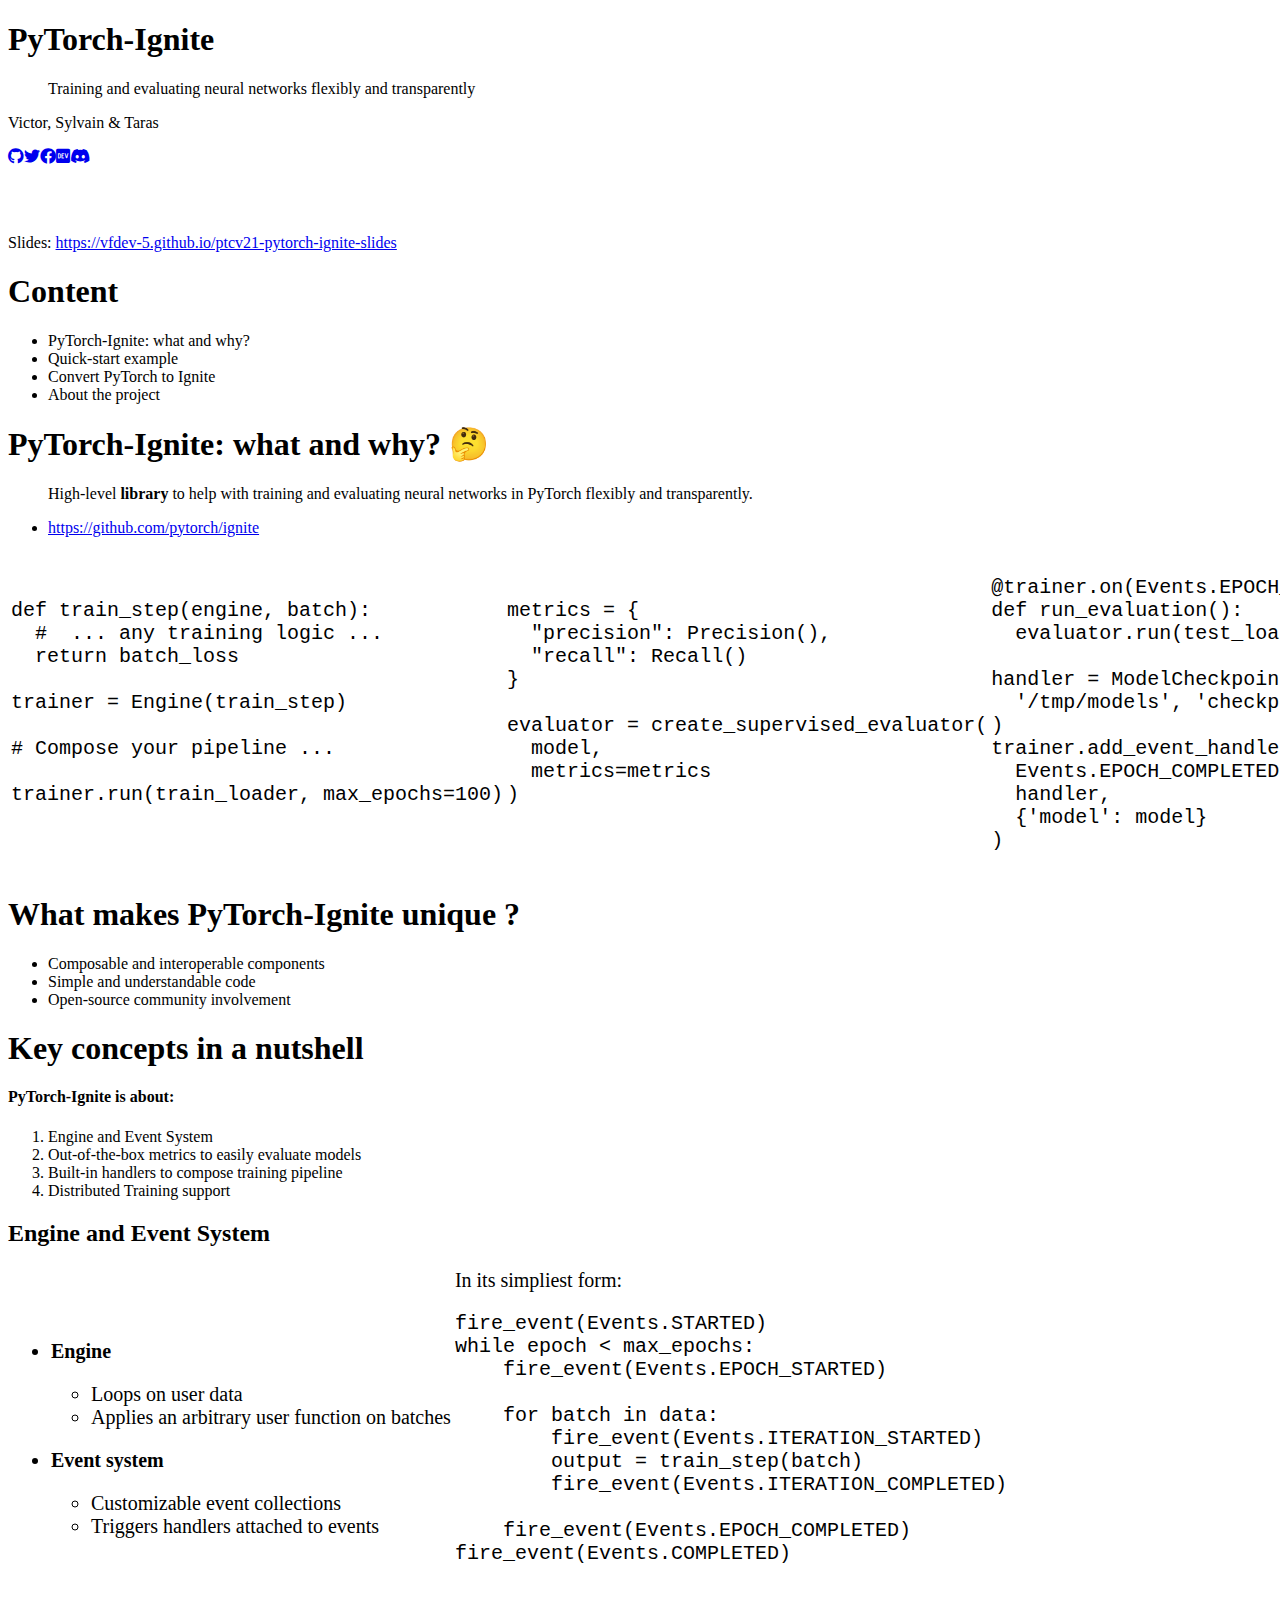
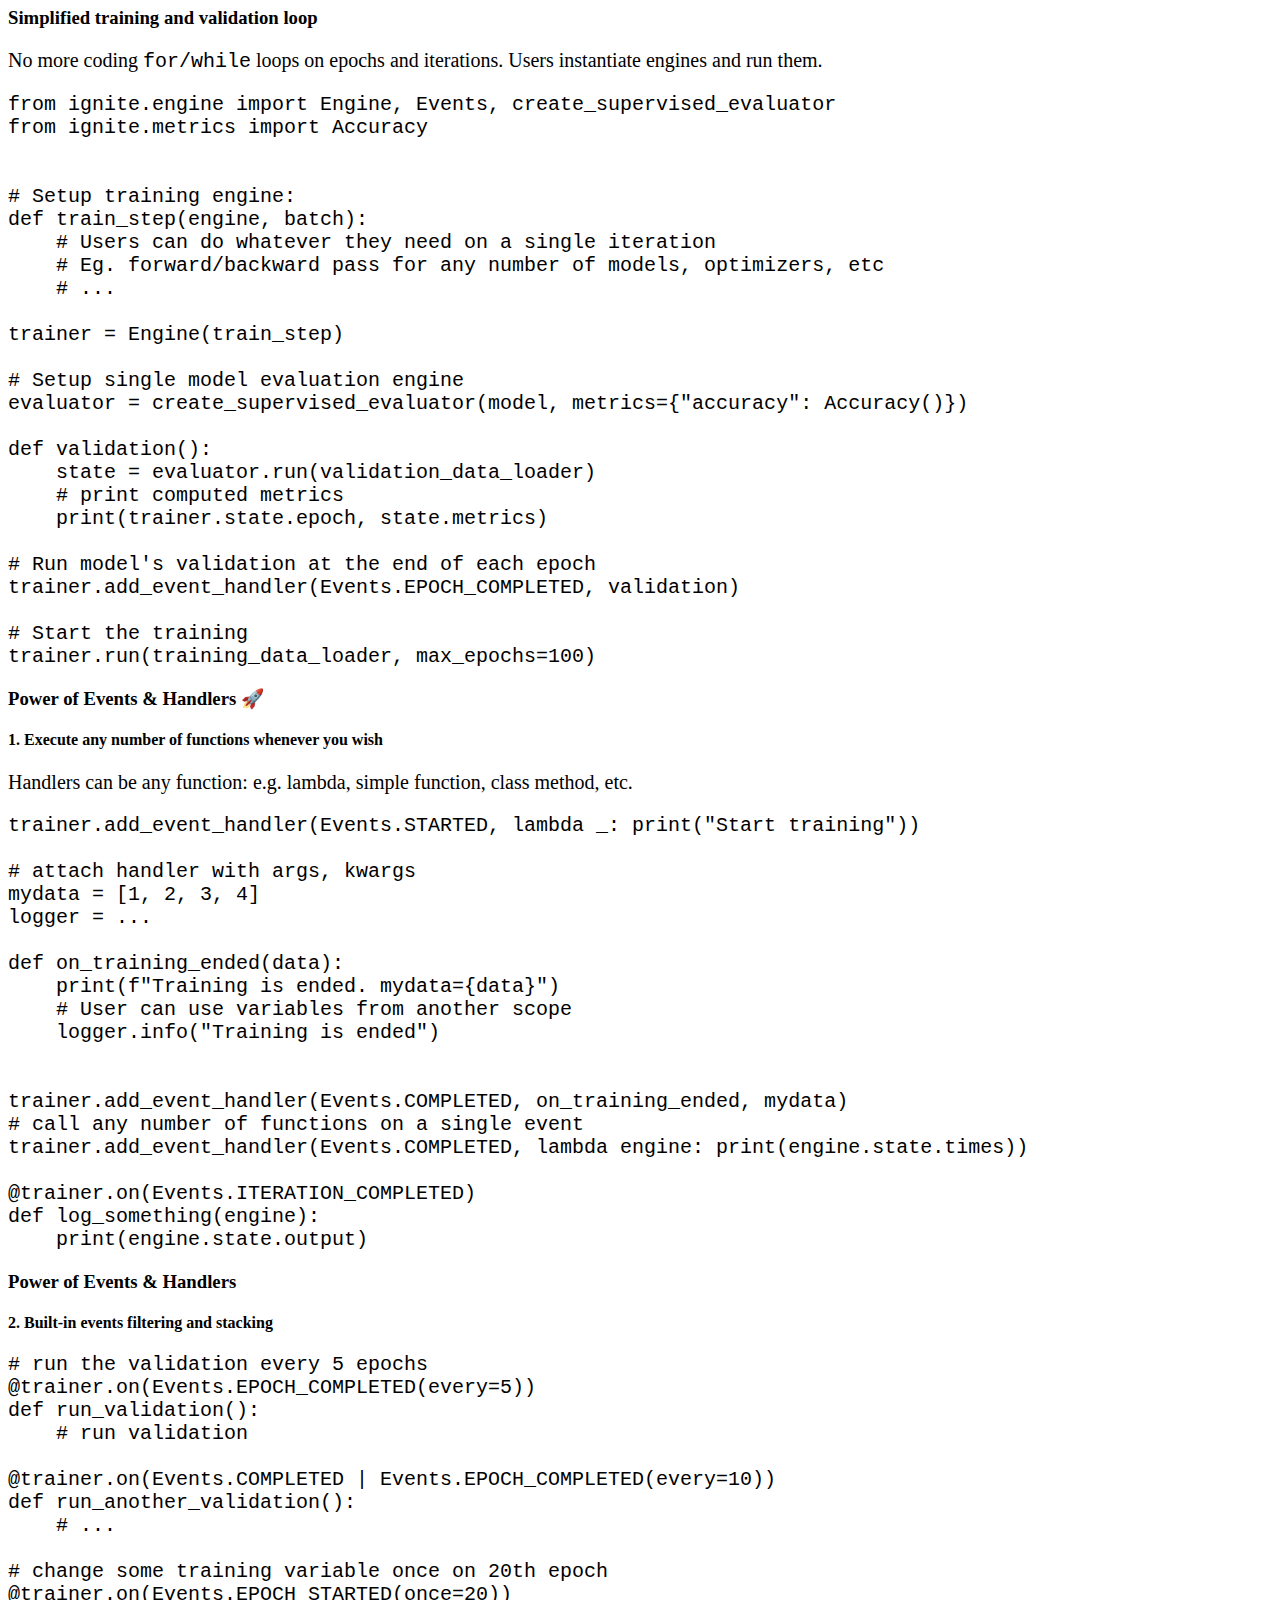
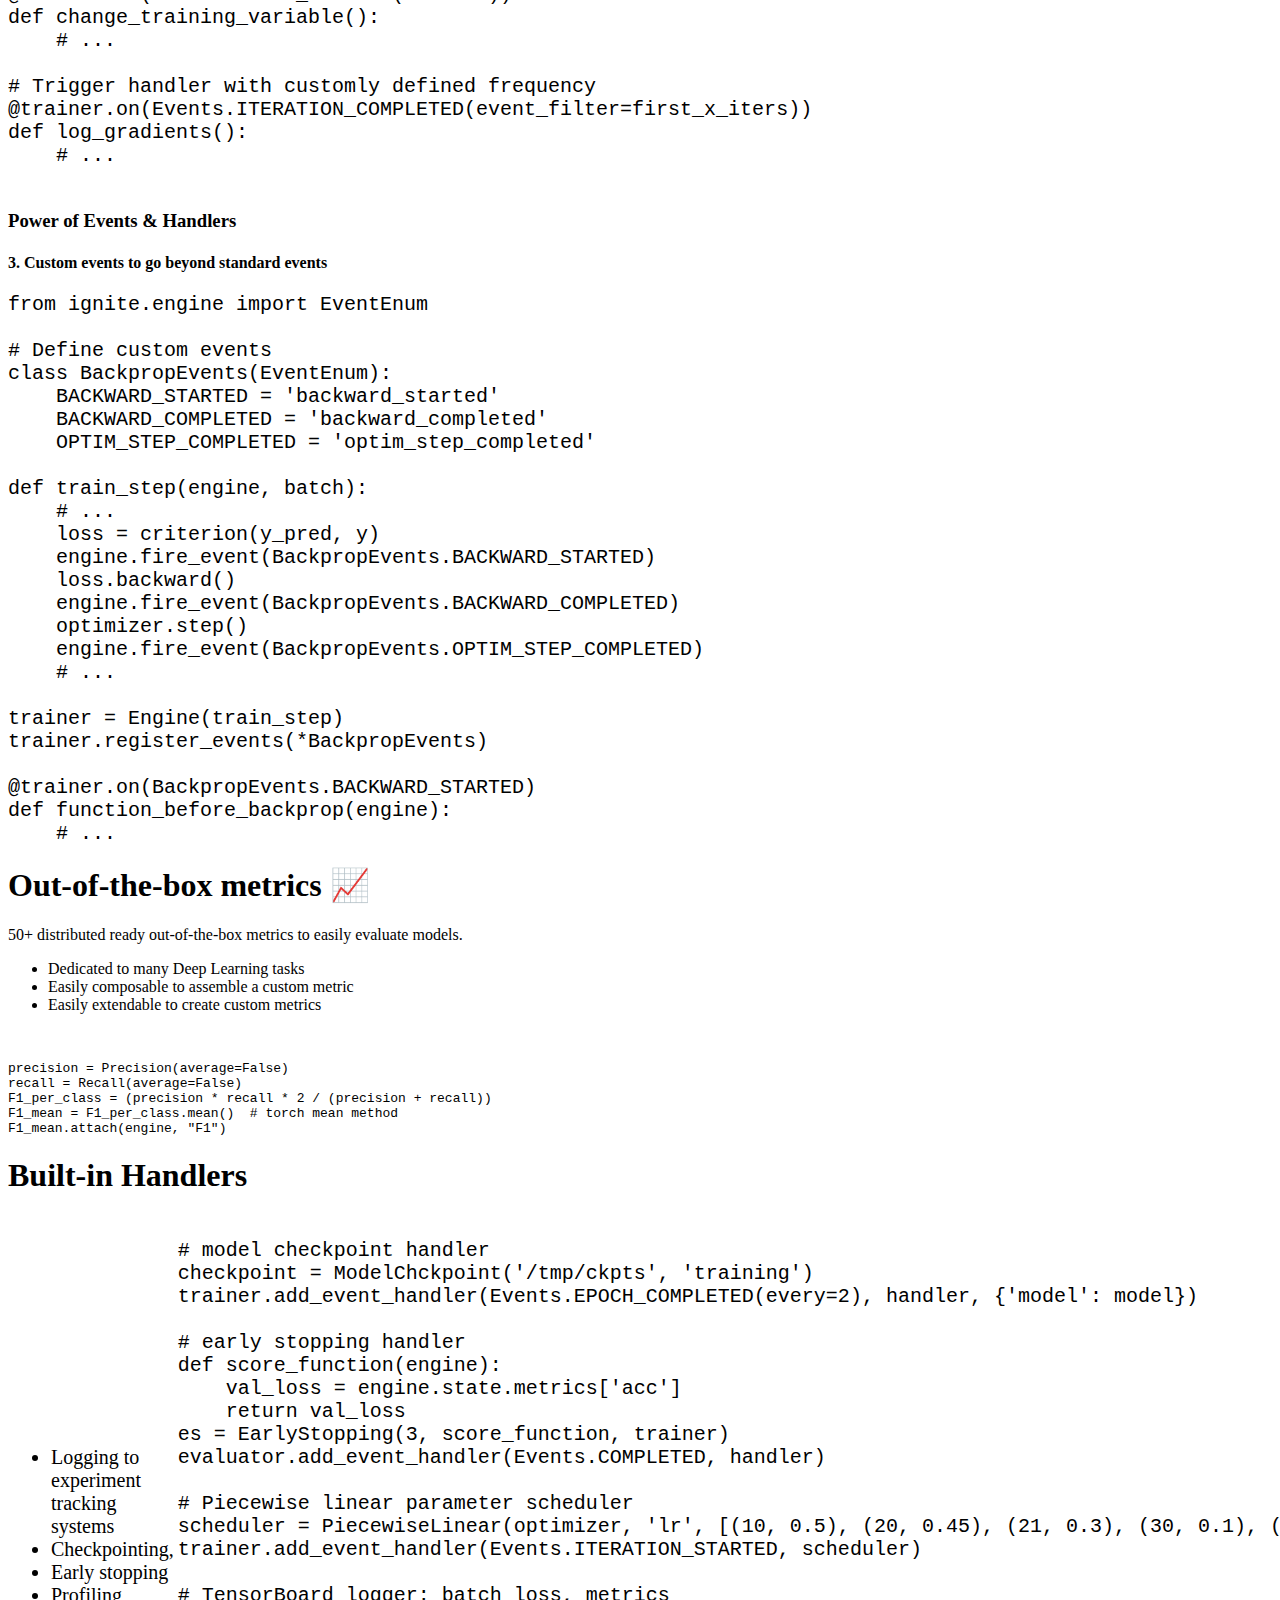
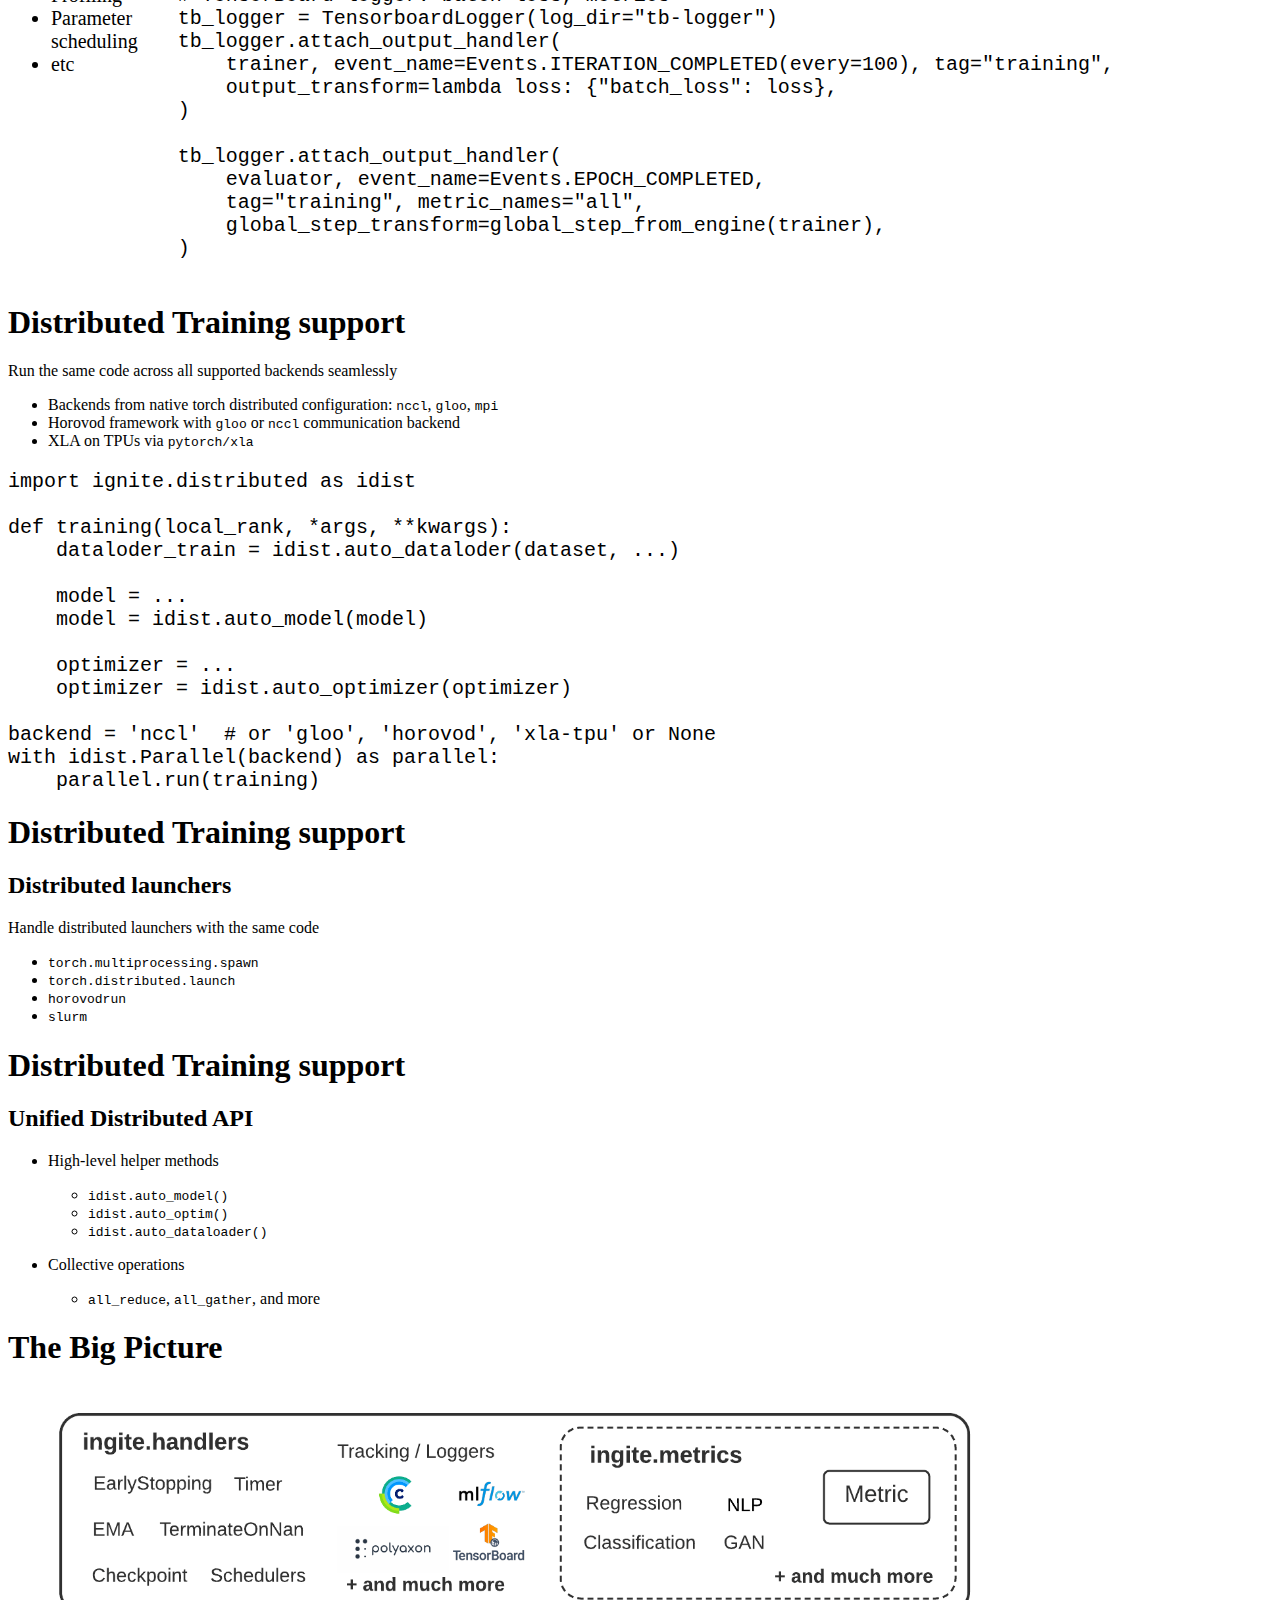
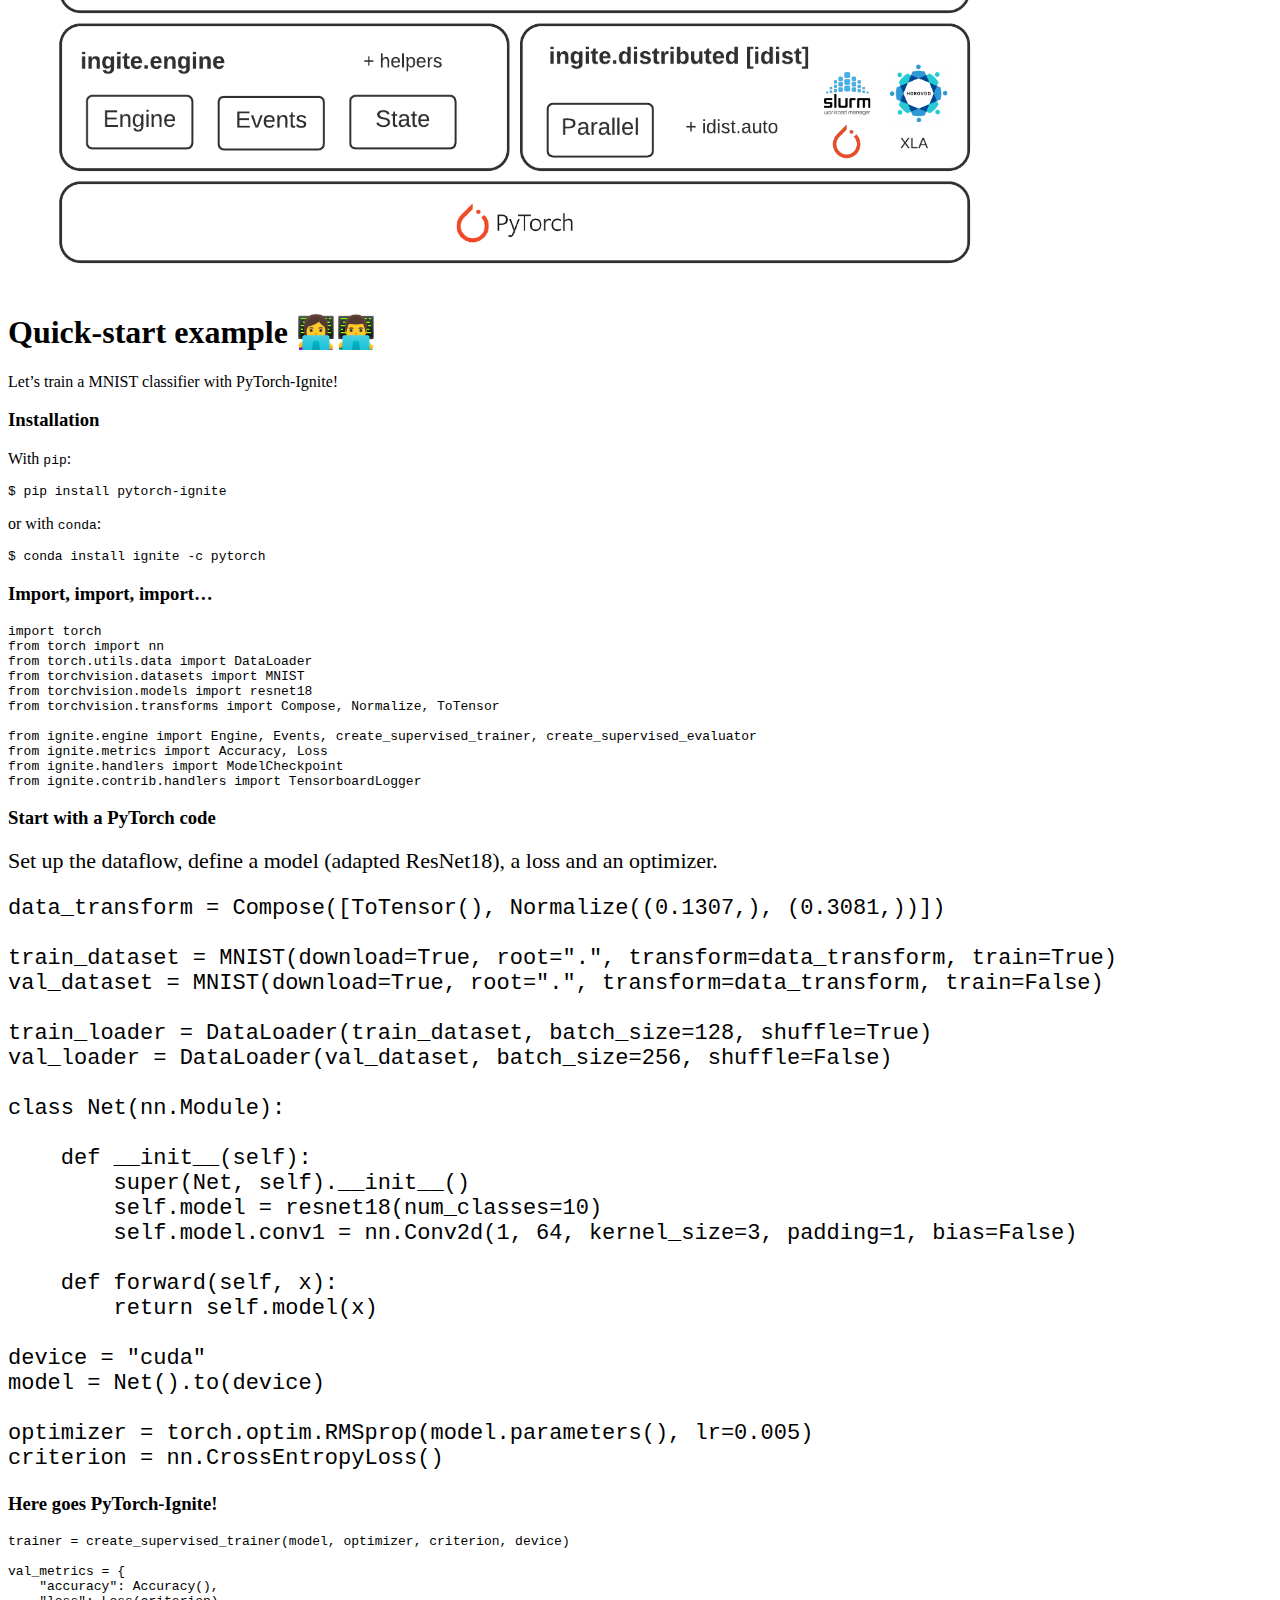
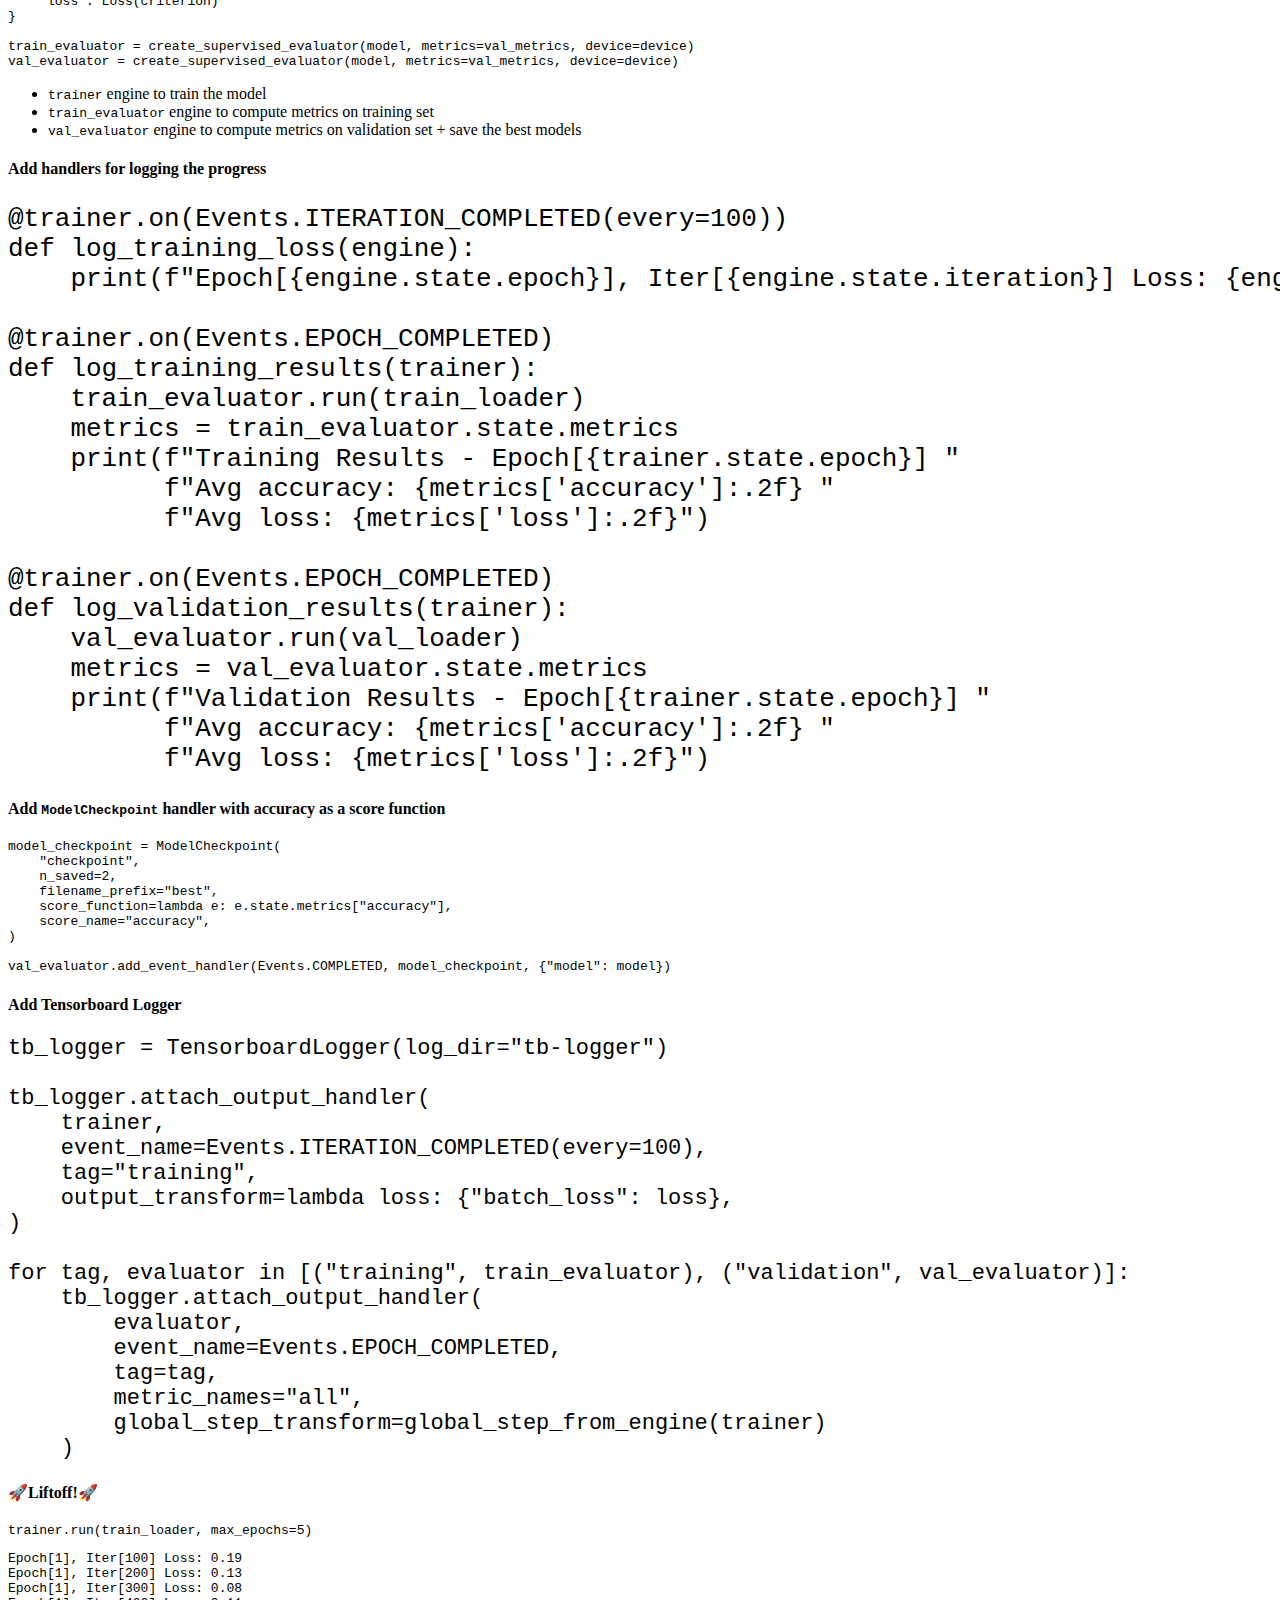
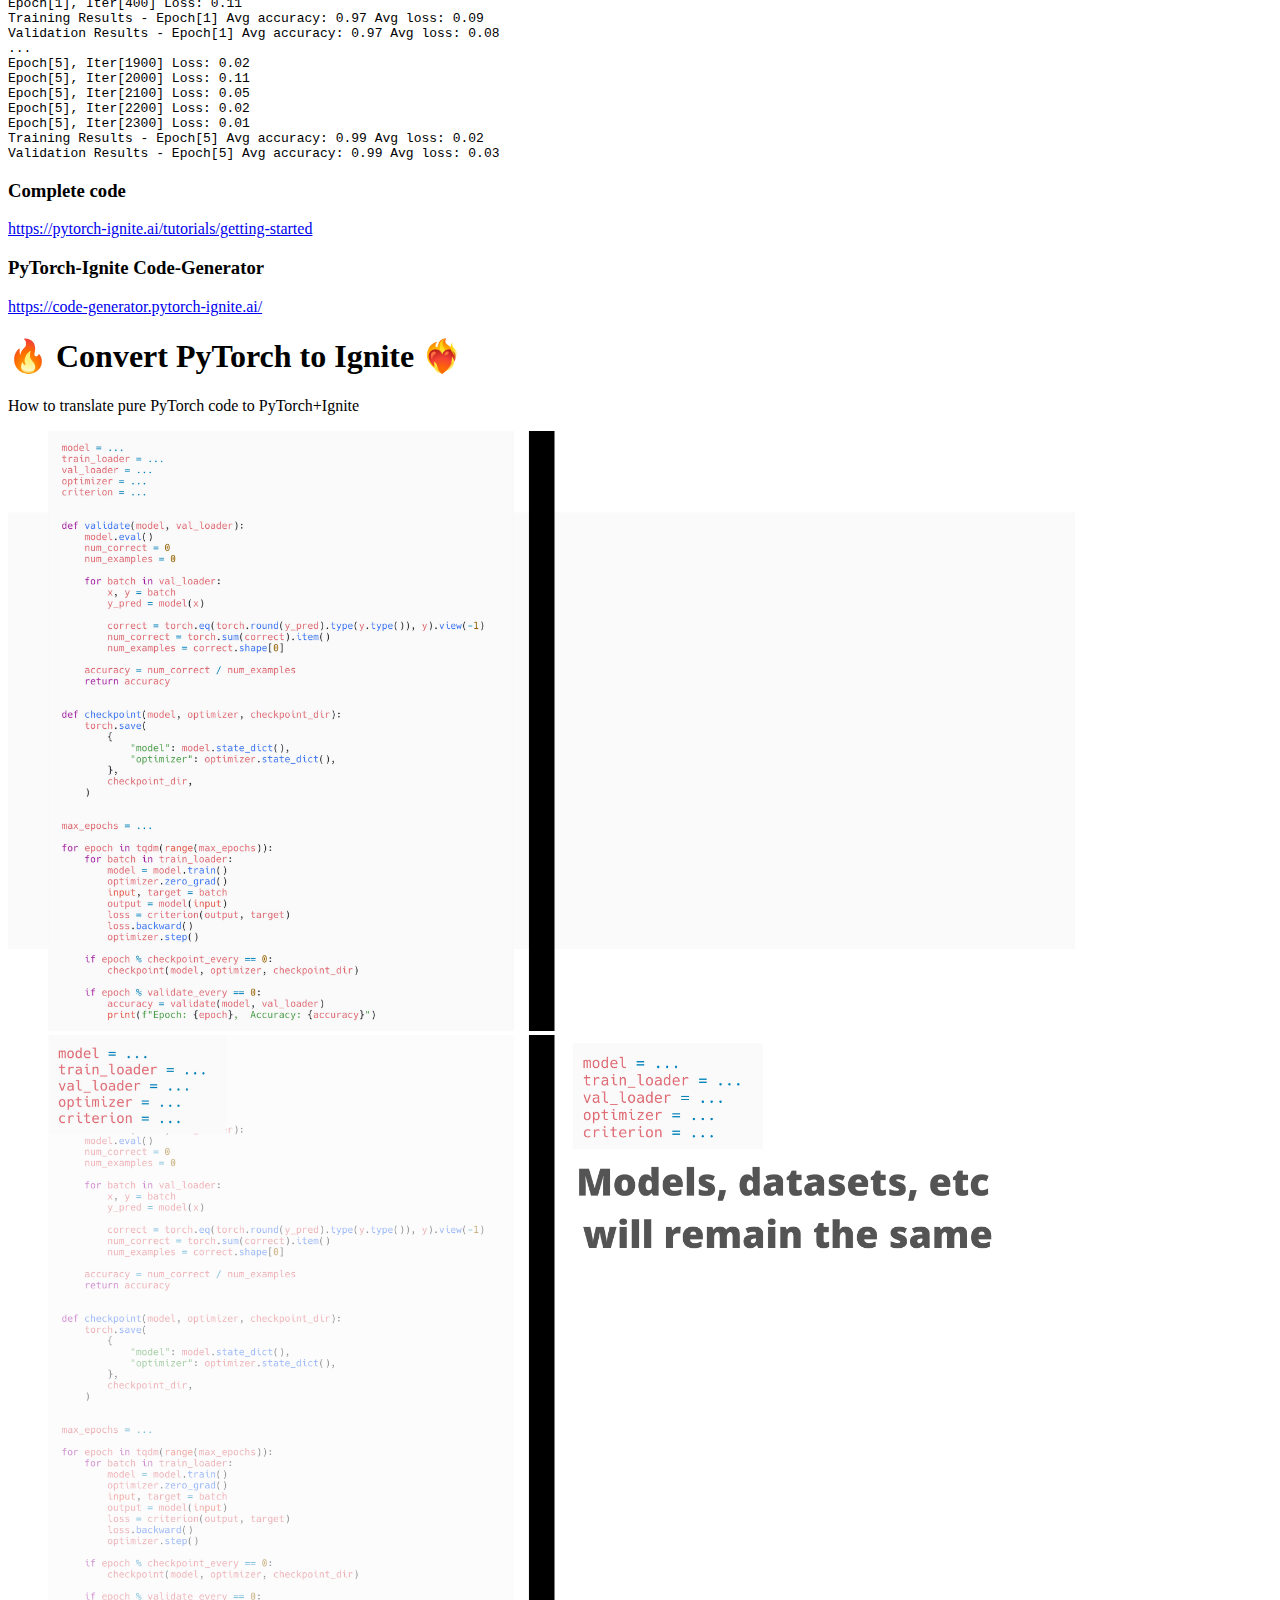
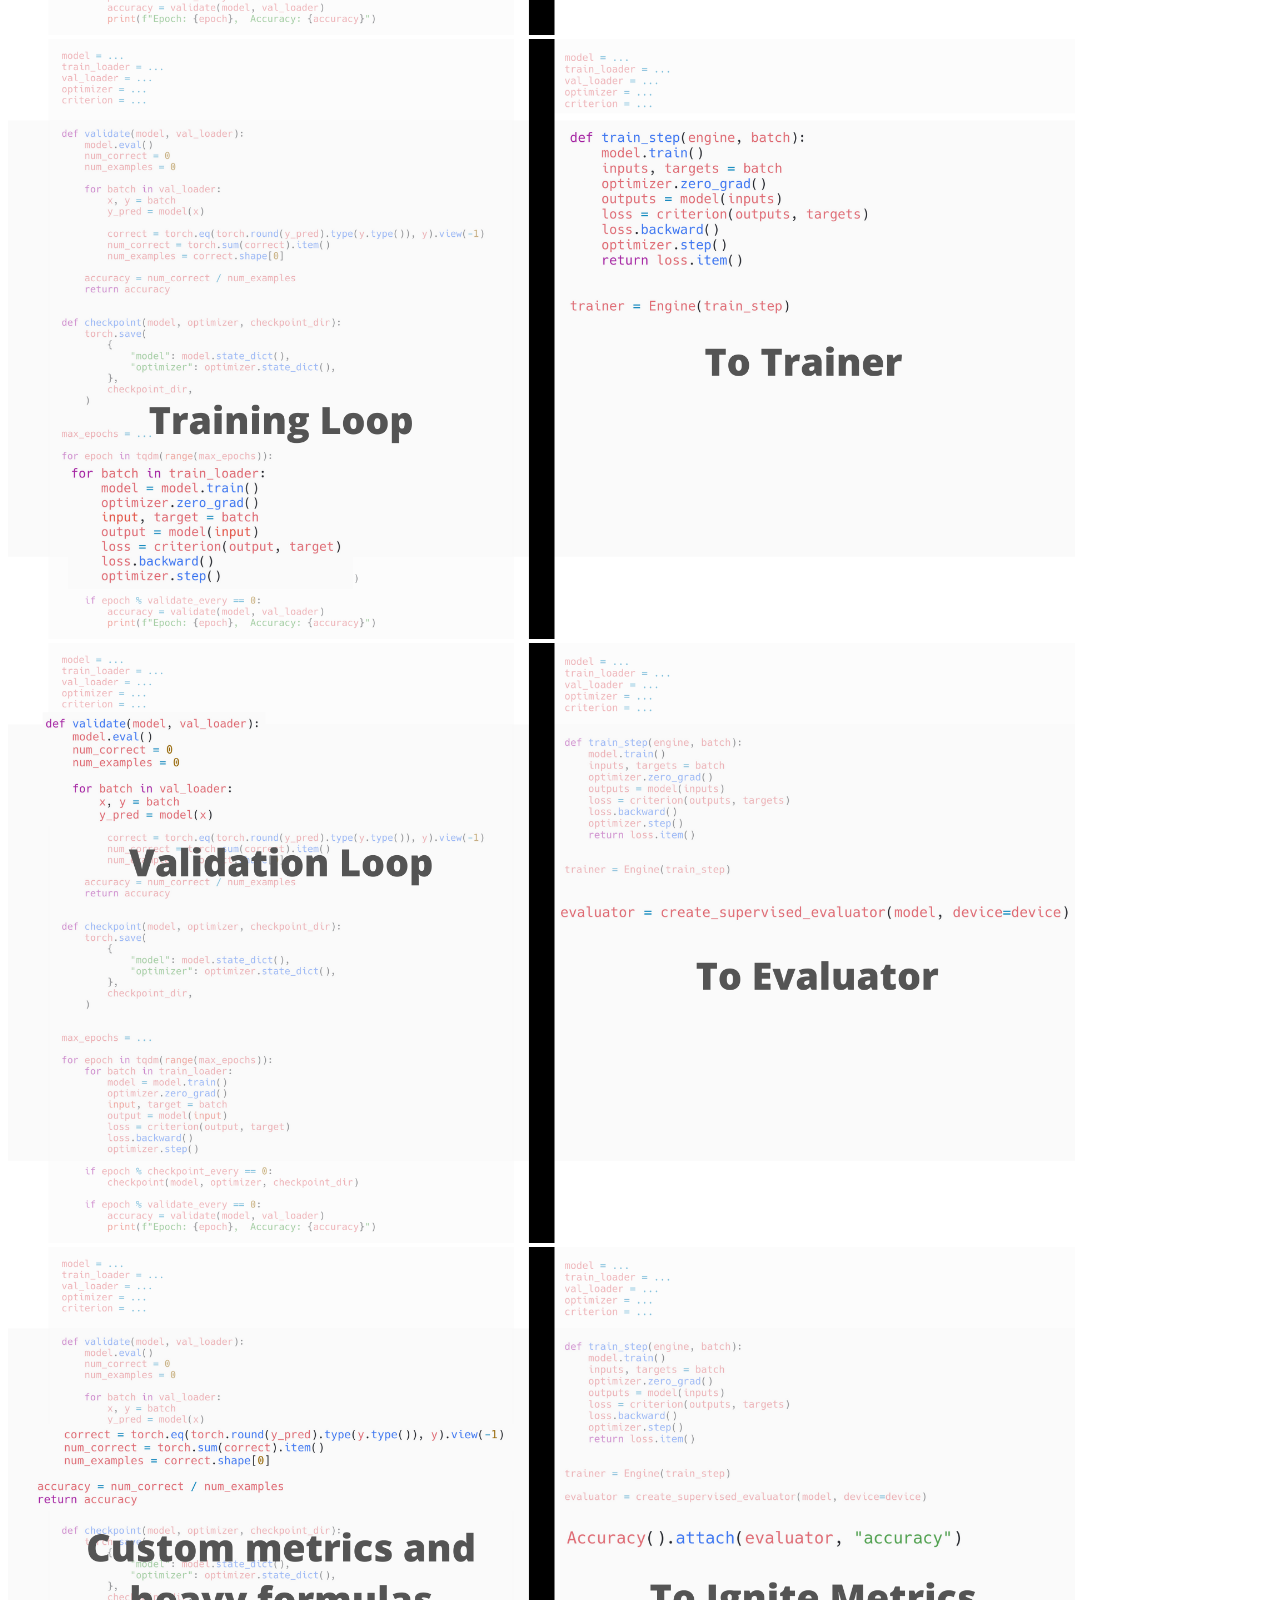
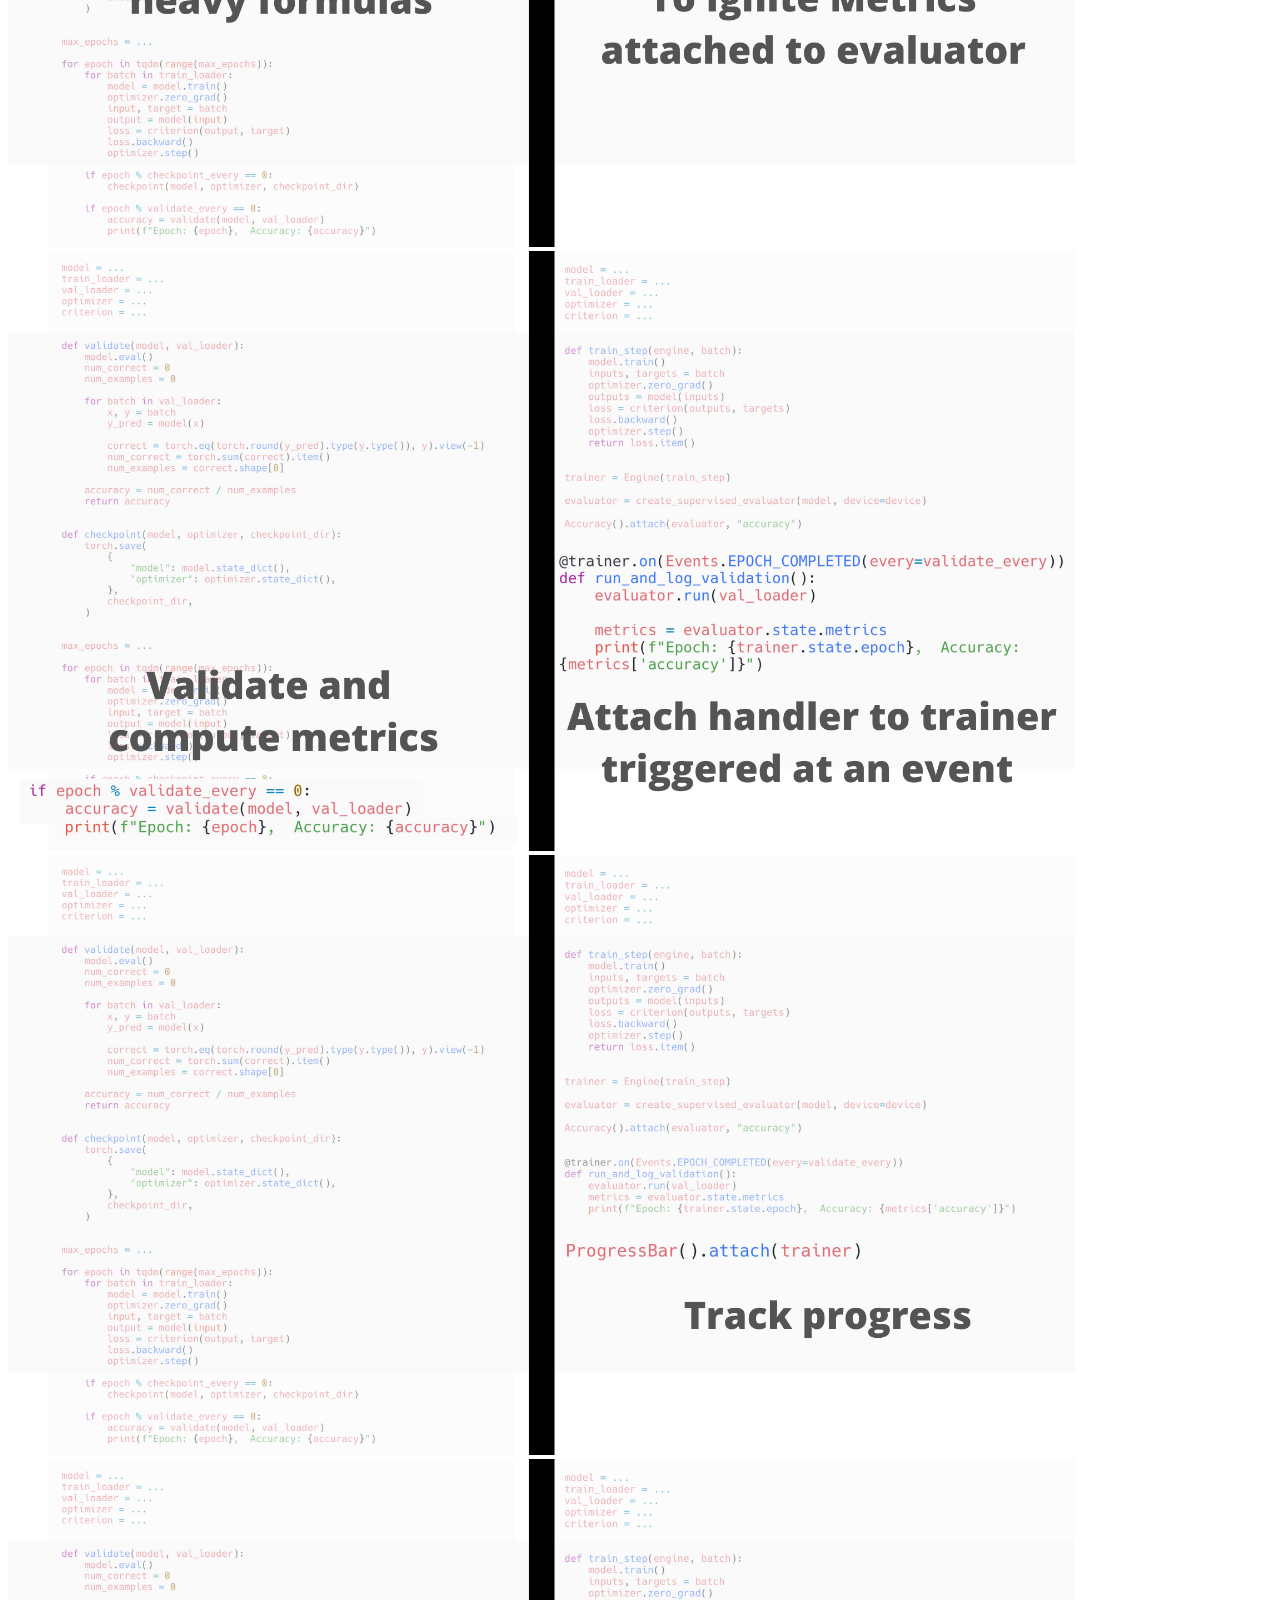
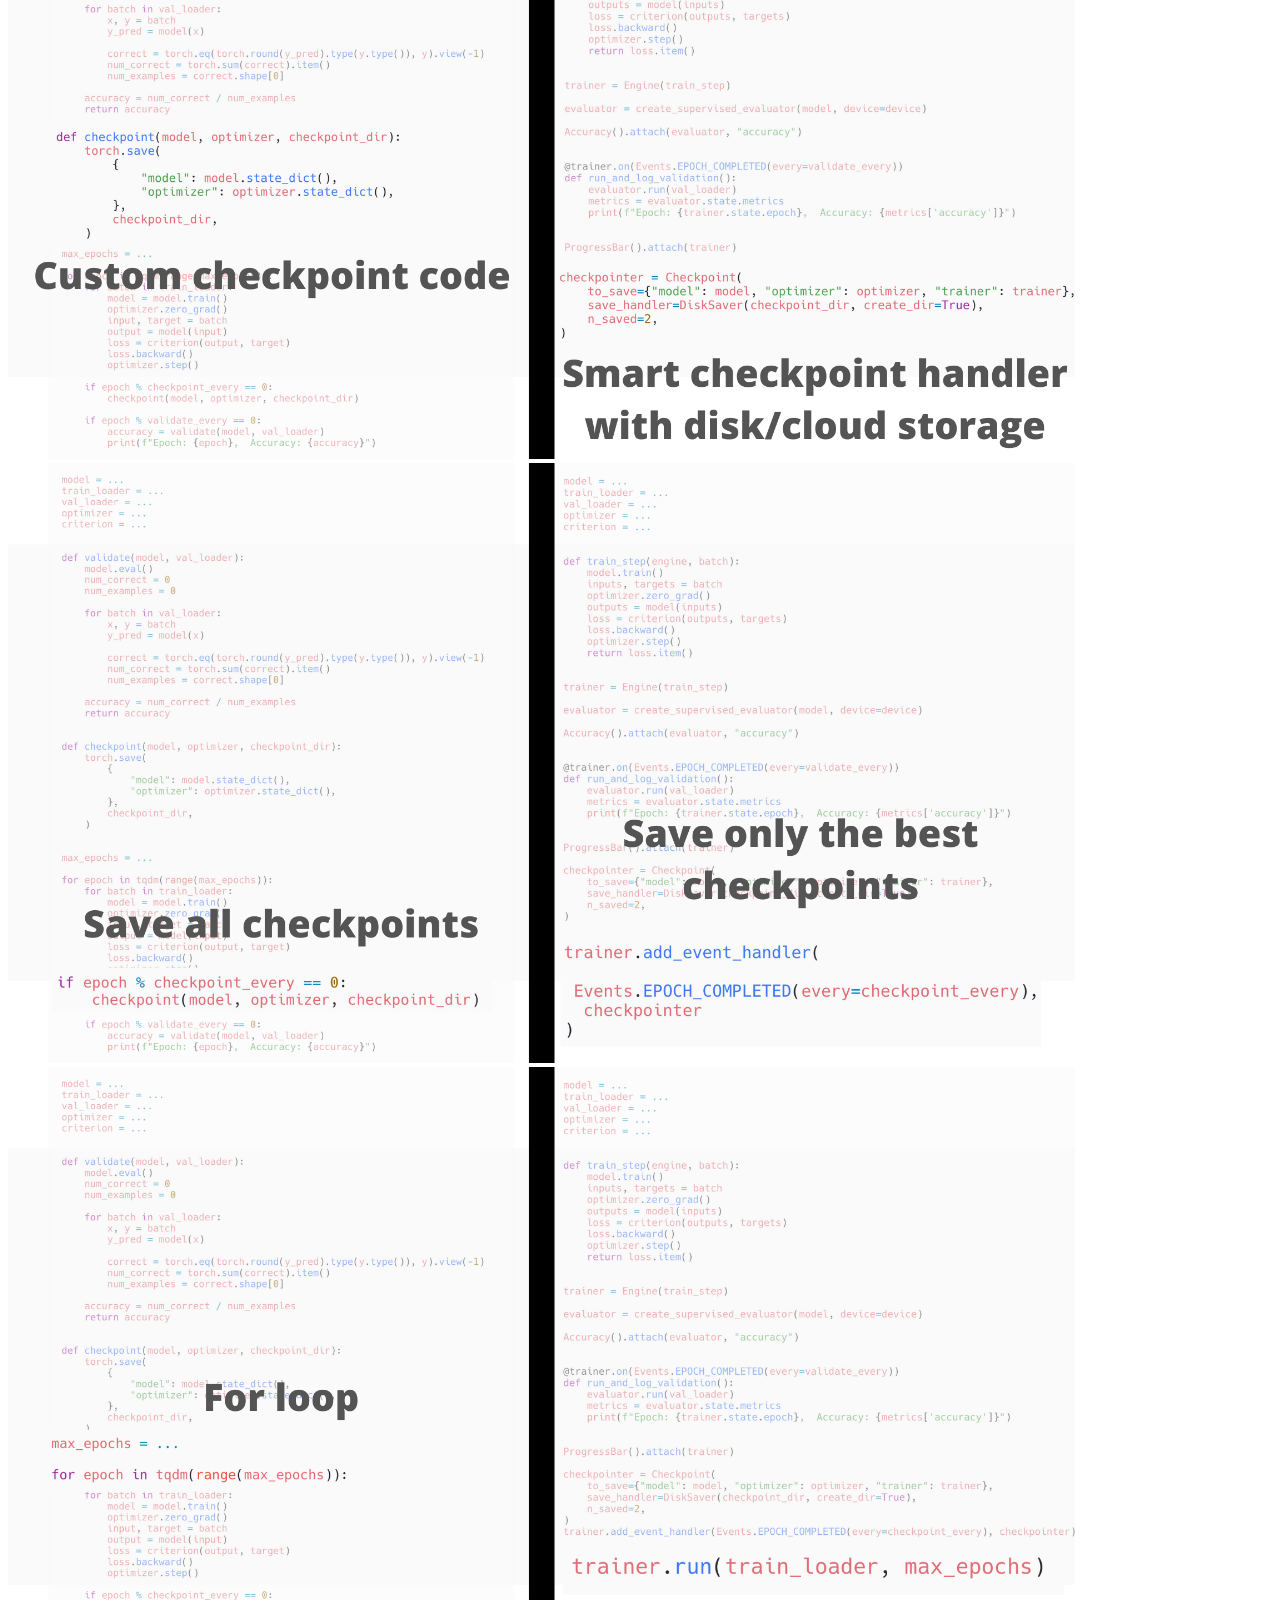
==== commit 170a67f7: "deploy: 2be4f81e26a11c52a131260f74c77891fd03a3cf" ====
--- a/index.html
+++ b/index.html
@@ -179,8 +179,8 @@
 backend = 'nccl'  # or 'gloo', 'horovod', 'xla-tpu' or None
 with idist.Parallel(backend) as parallel:
     parallel.run(training)
-</code></pre></div></section><section><h1 id=distributed-training-support-1>Distributed Training support</h1><h2 id=distributed-launchers>Distributed launchers</h2><p>Handle distributed launchers with the same code</p><ul><li><code>torch.multiprocessing.spawn</code></li><li><code>torch.distributed.launch</code></li><li><code>horovodrun</code></li><li><code>slurm</code></li></ul></section><section><h1 id=distributed-training-support-2>Distributed Training support</h1><h2 id=unified-distributed-api>Unified Distributed API</h2><ul><li><p>High-level helper methods</p><ul><li><code>idist.auto_model()</code></li><li><code>idist.auto_optim()</code></li><li><code>idist.auto_dataloader()</code></li></ul></li><li><p>Collective operations</p><ul><li><code>all_reduce</code>, <code>all_gather</code>, and more</li></ul></li></ul></section><section><h1 id=the-big-picture>The Big Picture</h1><img height=500 src=images/Ignite_Big_Picture.png></section></section><section><section data-shortcode-section><h1 id=quick-start-example->Quick-start example 👩‍💻👨‍💻</h1><p>Let&rsquo;s train your first MNIST classifier with PyTorch-Ignite!</p></section><section><h3 id=installation>Installation</h3><pre><code class=language-bash>$ pip install pytorch-ignite
-</code></pre><pre><code class=language-bash>$ conda install ignite -c pytorch
+</code></pre></div></section><section><h1 id=distributed-training-support-1>Distributed Training support</h1><h2 id=distributed-launchers>Distributed launchers</h2><p>Handle distributed launchers with the same code</p><ul><li><code>torch.multiprocessing.spawn</code></li><li><code>torch.distributed.launch</code></li><li><code>horovodrun</code></li><li><code>slurm</code></li></ul></section><section><h1 id=distributed-training-support-2>Distributed Training support</h1><h2 id=unified-distributed-api>Unified Distributed API</h2><ul><li><p>High-level helper methods</p><ul><li><code>idist.auto_model()</code></li><li><code>idist.auto_optim()</code></li><li><code>idist.auto_dataloader()</code></li></ul></li><li><p>Collective operations</p><ul><li><code>all_reduce</code>, <code>all_gather</code>, and more</li></ul></li></ul></section><section><h1 id=the-big-picture>The Big Picture</h1><img height=500 src=images/Ignite_Big_Picture.png></section></section><section><section data-shortcode-section><h1 id=quick-start-example->Quick-start example 👩‍💻👨‍💻</h1><p>Let&rsquo;s train a MNIST classifier with PyTorch-Ignite!</p></section><section><h3 id=installation>Installation</h3><p>With <code>pip</code>:</p><pre><code class=language-bash>$ pip install pytorch-ignite
+</code></pre><p>or with <code>conda</code>:</p><pre><code class=language-bash>$ conda install ignite -c pytorch
 </code></pre></section><section><h3 id=import-import-import>Import, import, import&mldr;</h3><pre><code class=language-python data-line-numbers=1-6|8-12>import torch
 from torch import nn
 from torch.utils.data import DataLoader
@@ -191,8 +191,8 @@
 from ignite.engine import Engine, Events, create_supervised_trainer, create_supervised_evaluator
 from ignite.metrics import Accuracy, Loss
 from ignite.handlers import ModelCheckpoint
-from ignite.contrib.handlers import TensorboardLogger, global_step_from_engine
-</code></pre></section><section><h3 id=start-with-your-pytorch-code>Start with your PyTorch code</h3><p>Set the dataflow, define a model, a loss and an optimizer.</p><div style=font-size:22px><pre><code class=language-python data-line-numbers=1-7|9-20|22-23>data_transform = Compose([ToTensor(), Normalize((0.1307,), (0.3081,))])
+from ignite.contrib.handlers import TensorboardLogger
+</code></pre></section><section><h3 id=start-with-a-pytorch-code>Start with a PyTorch code</h3><div style=font-size:22px>Set up the dataflow, define a model (adapted ResNet18), a loss and an optimizer.<pre><code class=language-python data-line-numbers=1-7|9-20|22-23>data_transform = Compose([ToTensor(), Normalize((0.1307,), (0.3081,))])
 
 train_dataset = MNIST(download=True, root=&quot;.&quot;, transform=data_transform, train=True)
 val_dataset = MNIST(download=True, root=&quot;.&quot;, transform=data_transform, train=False)
@@ -224,7 +224,7 @@
 
 train_evaluator = create_supervised_evaluator(model, metrics=val_metrics, device=device)
 val_evaluator = create_supervised_evaluator(model, metrics=val_metrics, device=device)
-</code></pre></section><section><h4 id=add-handlers-for-logging-the-progress>Add handlers for logging the progress</h4><div style=font-size:26px><pre><code class=language-python data-line-numbers=1-3|5-11|13-19>@trainer.on(Events.ITERATION_COMPLETED(every=100))
+</code></pre><ul><li><code>trainer</code> engine to train the model</li><li><code>train_evaluator</code> engine to compute metrics on training set</li><li><code>val_evaluator</code> engine to compute metrics on validation set + save the best models</li></ul></section><section><h4 id=add-handlers-for-logging-the-progress>Add handlers for logging the progress</h4><div style=font-size:26px><pre><code class=language-python data-line-numbers=1-3|5-11|13-19>@trainer.on(Events.ITERATION_COMPLETED(every=100))
 def log_training_loss(engine):
     print(f&quot;Epoch[{engine.state.epoch}], Iter[{engine.state.iteration}] Loss: {engine.state.output:.2f}&quot;)
 
@@ -243,17 +243,16 @@
     print(f&quot;Validation Results - Epoch[{trainer.state.epoch}] &quot;
           f&quot;Avg accuracy: {metrics['accuracy']:.2f} &quot;
           f&quot;Avg loss: {metrics['loss']:.2f}&quot;)
-</code></pre></div></section><section><h4 id=add-modelcheckpoint-handler-with-accuracy-as-a-score-function>Add ModelCheckpoint handler with accuracy as a score function</h4><pre><code class=language-python data-line-numbers=1-8|10>model_checkpoint = ModelCheckpoint(
+</code></pre></div></section><section><h4 id=add-modelcheckpoint-handler-with-accuracy-as-a-score-function>Add <code>ModelCheckpoint</code> handler with accuracy as a score function</h4><pre><code class=language-python>model_checkpoint = ModelCheckpoint(
     &quot;checkpoint&quot;,
     n_saved=2,
     filename_prefix=&quot;best&quot;,
     score_function=lambda e: e.state.metrics[&quot;accuracy&quot;],
     score_name=&quot;accuracy&quot;,
-    global_step_transform=global_step_from_engine(trainer),
 )
 
 val_evaluator.add_event_handler(Events.COMPLETED, model_checkpoint, {&quot;model&quot;: model})
-</code></pre></section><section><h4 id=add-tensorboard-logger>Add Tensorboard Logger</h4><div style=font-size:30px><pre><code class=language-python data-line-numbers=1|3-8|10-17>tb_logger = TensorboardLogger(log_dir=&quot;tb-logger&quot;)
+</code></pre></section><section><h4 id=add-tensorboard-logger>Add Tensorboard Logger</h4><div style=font-size:22px><pre><code class=language-python>tb_logger = TensorboardLogger(log_dir=&quot;tb-logger&quot;)
 
 tb_logger.attach_output_handler(
     trainer,
@@ -271,7 +270,7 @@
         global_step_transform=global_step_from_engine(trainer)
     )
 </code></pre></div></section><section><h4 id=liftoff>🚀Liftoff!🚀</h4><pre><code class=language-python>trainer.run(train_loader, max_epochs=5)
-</code></pre><pre><code class=language-python data-line-numbers=1-6|8-14>Epoch[1], Iter[100] Loss: 0.19
+</code></pre><pre><code class=language-python>Epoch[1], Iter[100] Loss: 0.19
 Epoch[1], Iter[200] Loss: 0.13
 Epoch[1], Iter[300] Loss: 0.08
 Epoch[1], Iter[400] Loss: 0.11
@@ -285,11 +284,7 @@
 Epoch[5], Iter[2300] Loss: 0.01
 Training Results - Epoch[5] Avg accuracy: 0.99 Avg loss: 0.02
 Validation Results - Epoch[5] Avg accuracy: 0.99 Avg loss: 0.03
-</code></pre></section><section><h4 id=inspect-the-results-in-tensorboard>Inspect the results in TensorBoard!</h4><pre><code class=language-python data-line-numbers=1|3|4>tb_logger.close()
-
-%load_ext tensorboard
-%tensorboard --logdir=.
-</code></pre></section></section><section><section data-shortcode-section><h1 id=-convert-pytorch-to-ignite->🔥 Convert PyTorch to Ignite ❤️‍🔥</h1><p>How to translate pure PyTorch code to PyTorch+Ignite</p></section><section><img height=600 src=images/1.png></section><section><img height=600 src=images/2.png></section><section><img height=600 src=images/3.png></section><section><img height=600 src=images/4.png></section><section><img height=600 src=images/5.png></section><section><img height=600 src=images/6.png></section><section><img height=600 src=images/7.png></section><section><img height=600 src=images/8.png></section><section><img height=600 src=images/9.png></section><section><img height=600 src=images/10.png></section></section><section><section data-shortcode-section><h1 id=about-pytorch-ignite-project>About &ldquo;PyTorch-Ignite&rdquo; project</h1><p>Community-driven open source and <em>NumFOCUS Affiliated</em> Project</p><p>maintained by volunteers in the PyTorch community:</p><pre><code>@vfdev-5, @ydcjeff, @KickItLikeShika, @sdesrozis, @alykhantejani, @anmolsjoshi,
+</code></pre></section><section><h3 id=complete-code>Complete code</h3><p><a href=https://pytorch-ignite.ai/tutorials/getting-started>https://pytorch-ignite.ai/tutorials/getting-started</a></p></section><section><h3 id=pytorch-ignite-code-generator>PyTorch-Ignite Code-Generator</h3><p><a href=https://code-generator.pytorch-ignite.ai/>https://code-generator.pytorch-ignite.ai/</a></p></section></section><section><section data-shortcode-section><h1 id=-convert-pytorch-to-ignite->🔥 Convert PyTorch to Ignite ❤️‍🔥</h1><p>How to translate pure PyTorch code to PyTorch+Ignite</p></section><section><img height=600 src=images/1.png></section><section><img height=600 src=images/2.png></section><section><img height=600 src=images/3.png></section><section><img height=600 src=images/4.png></section><section><img height=600 src=images/5.png></section><section><img height=600 src=images/6.png></section><section><img height=600 src=images/7.png></section><section><img height=600 src=images/8.png></section><section><img height=600 src=images/9.png></section><section><img height=600 src=images/10.png></section></section><section><section data-shortcode-section><h1 id=about-pytorch-ignite-project>About &ldquo;PyTorch-Ignite&rdquo; project</h1><p>Community-driven open source and <em>NumFOCUS Affiliated</em> Project</p><p>maintained by volunteers in the PyTorch community:</p><pre><code>@vfdev-5, @ydcjeff, @KickItLikeShika, @sdesrozis, @alykhantejani, @anmolsjoshi,
 @trsvchn, @Moh-Yakoub, ..., @fco-dv, @gucifer, @Priyansi, ...
 </code></pre><p><img src=https://a.slack-edge.com/production-standard-emoji-assets/13.0/apple-medium/1f389@2x.png alt=o1>
 <img src=https://a.slack-edge.com/production-standard-emoji-assets/13.0/apple-medium/1f44f@2x.png alt=o2>
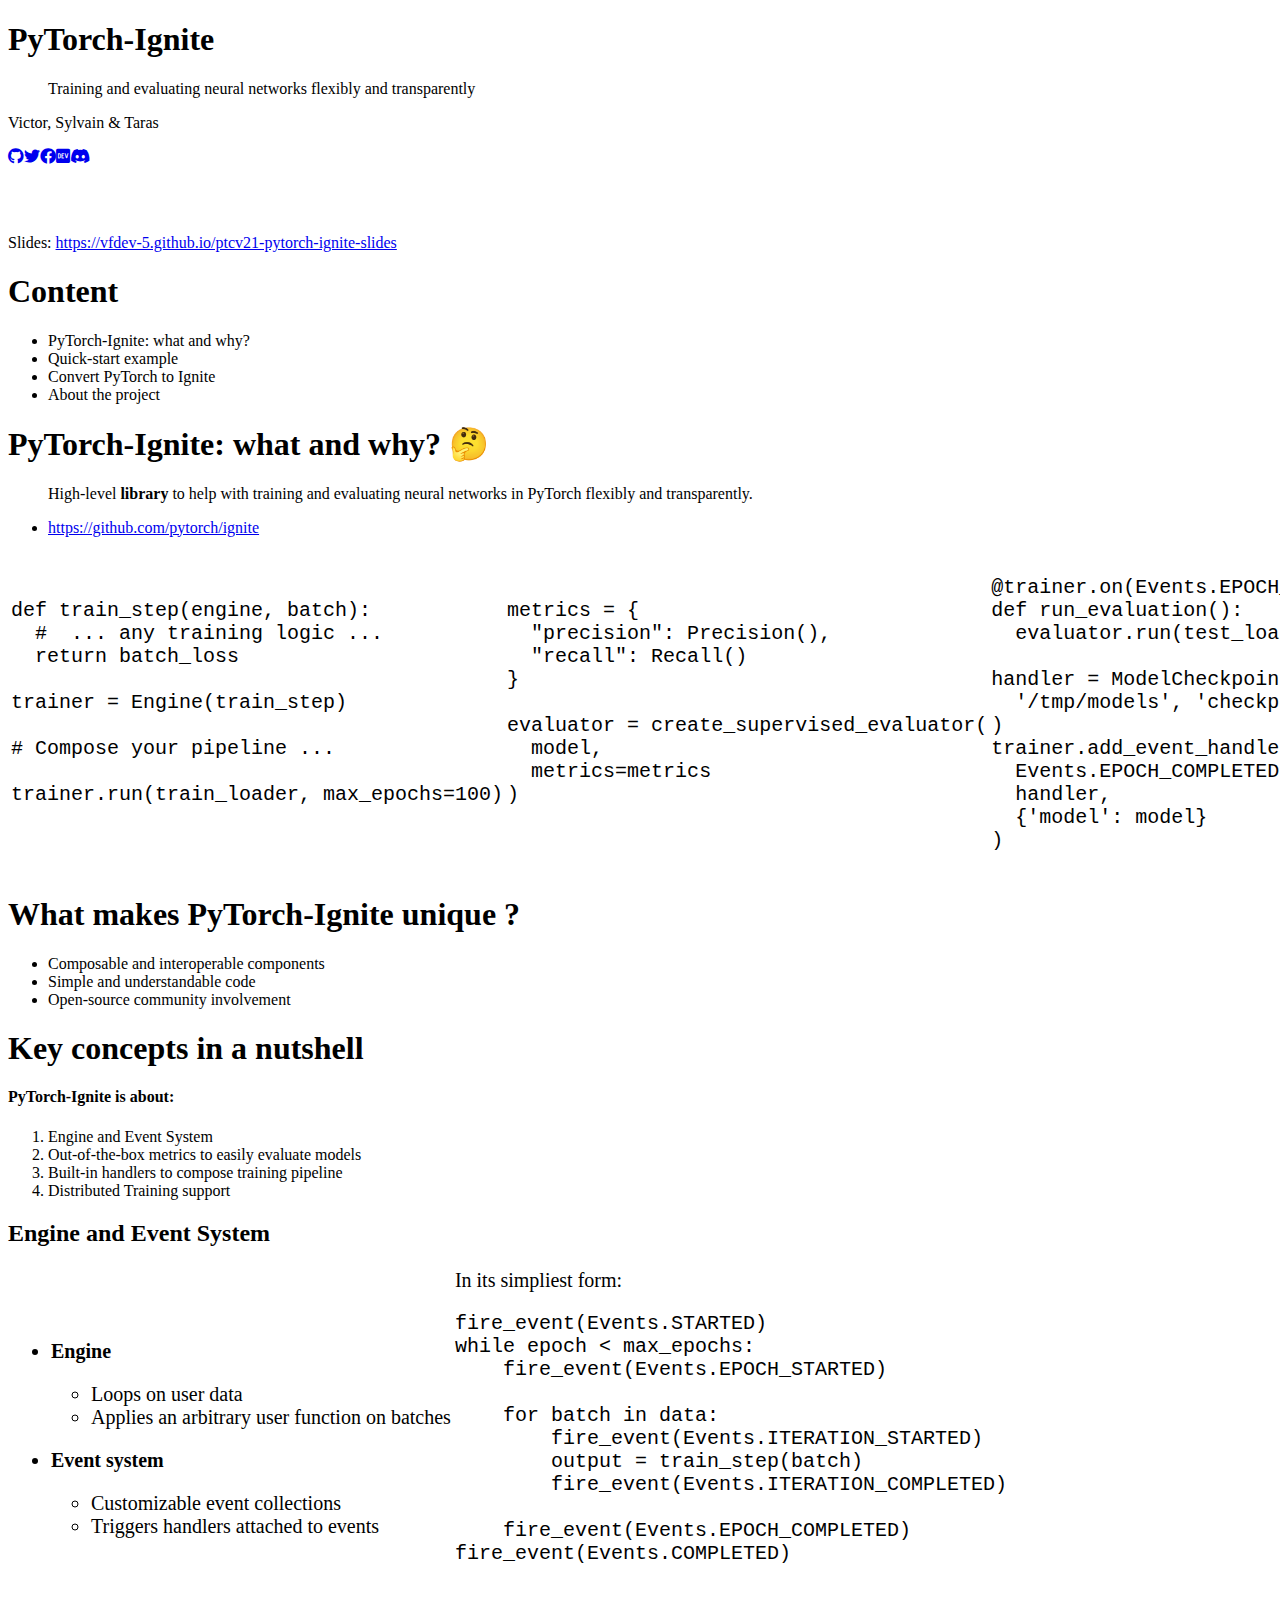
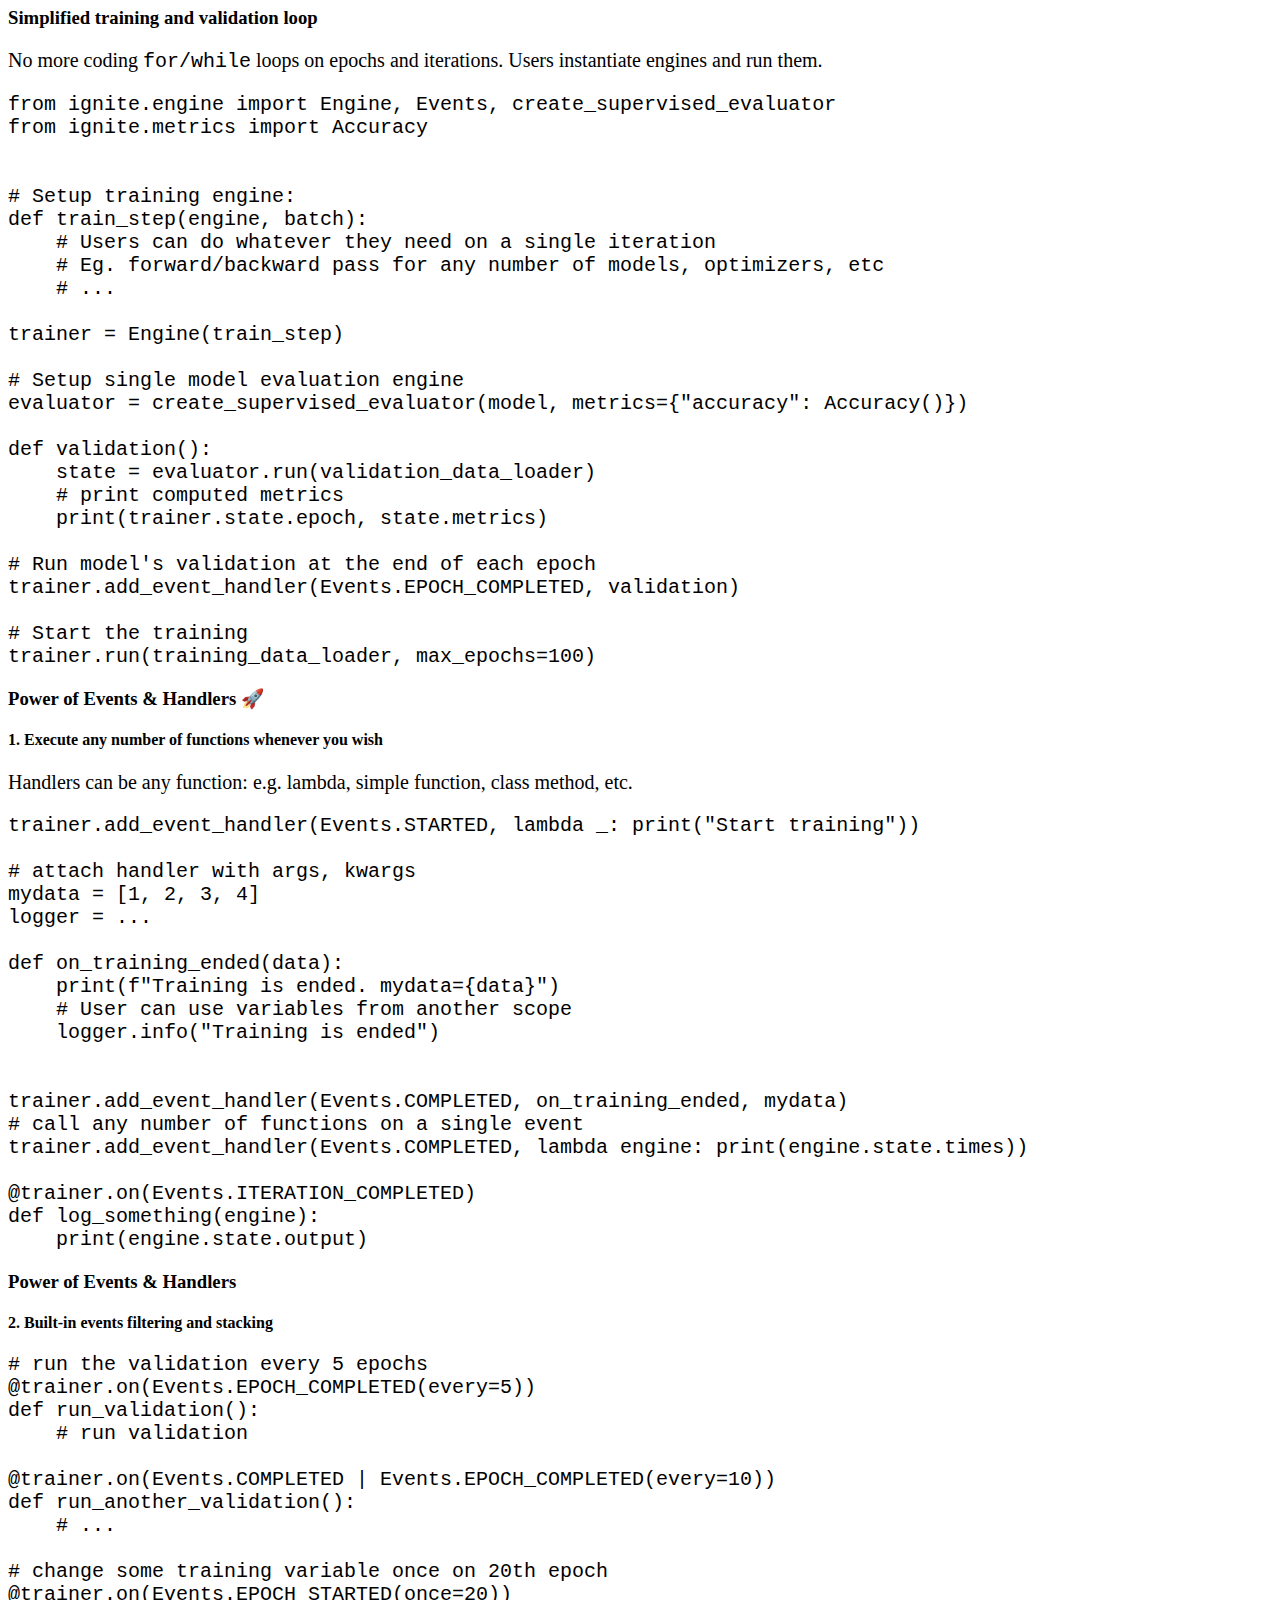
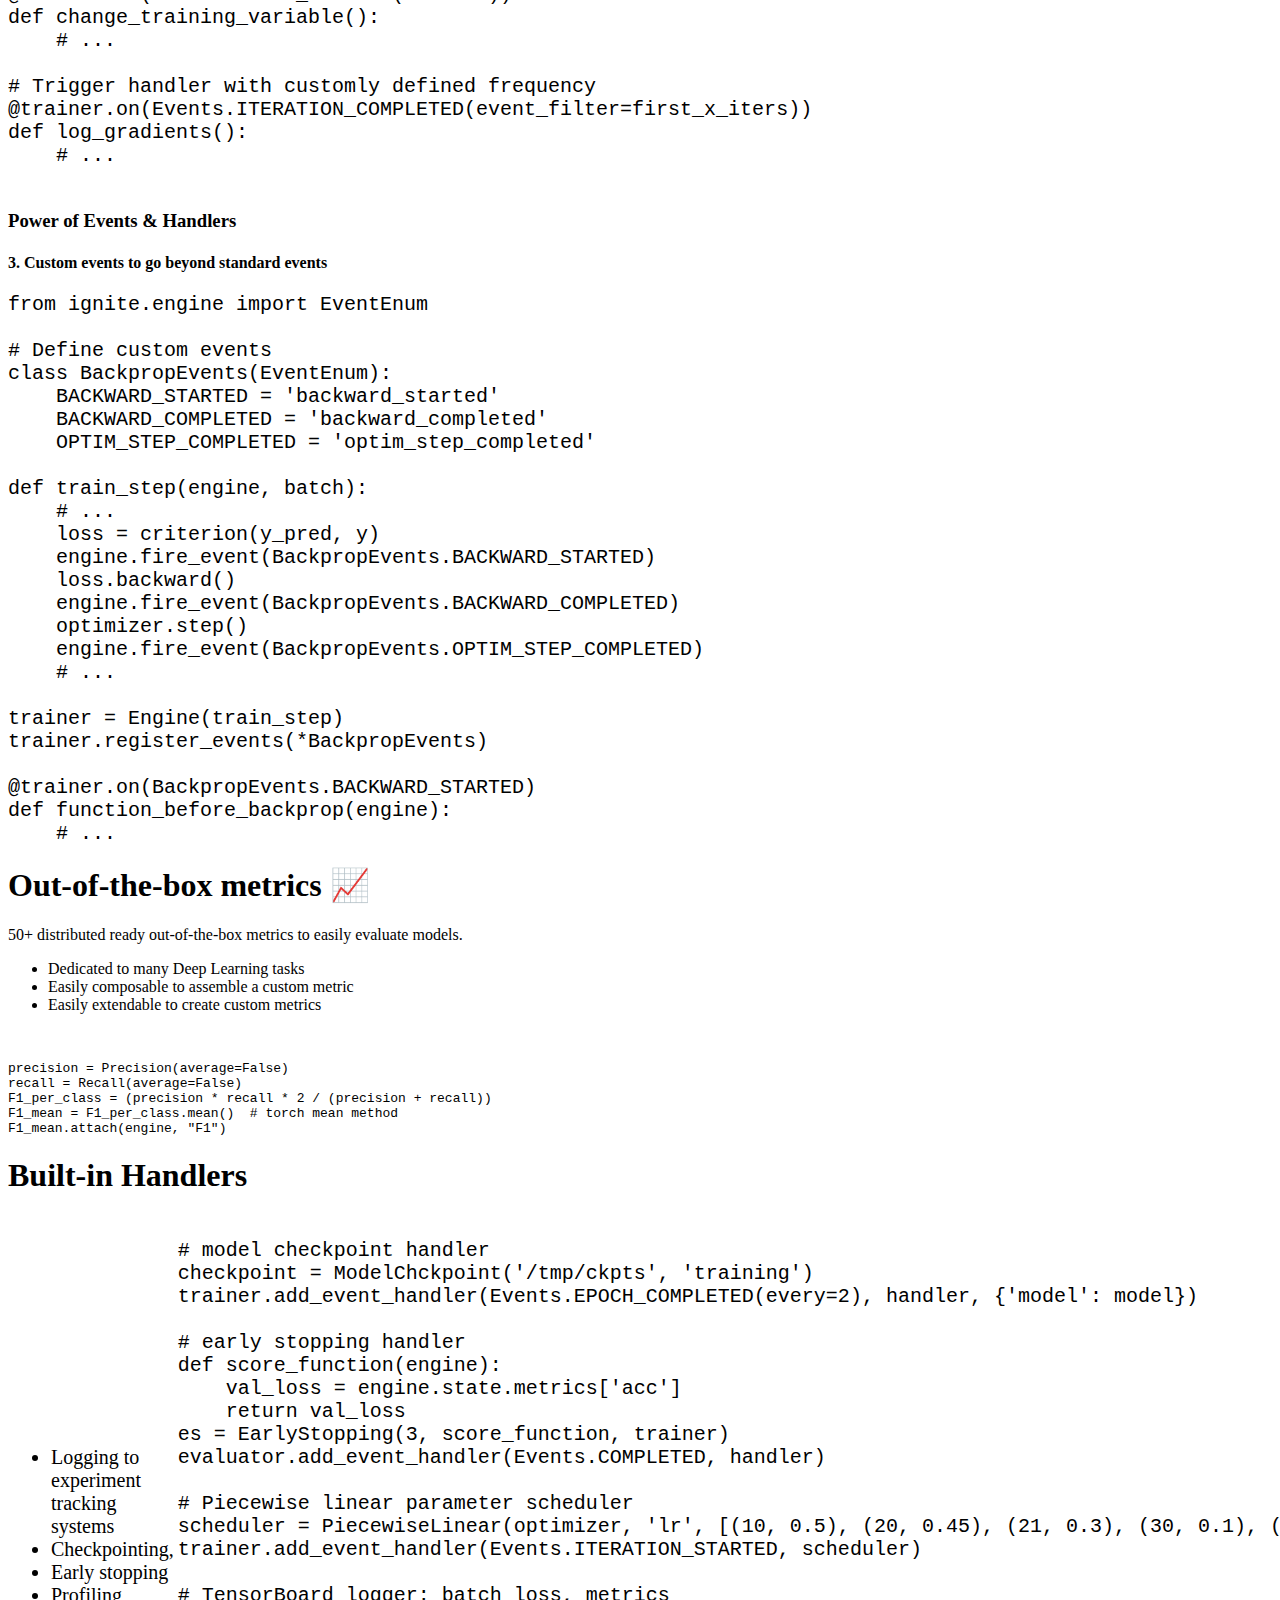
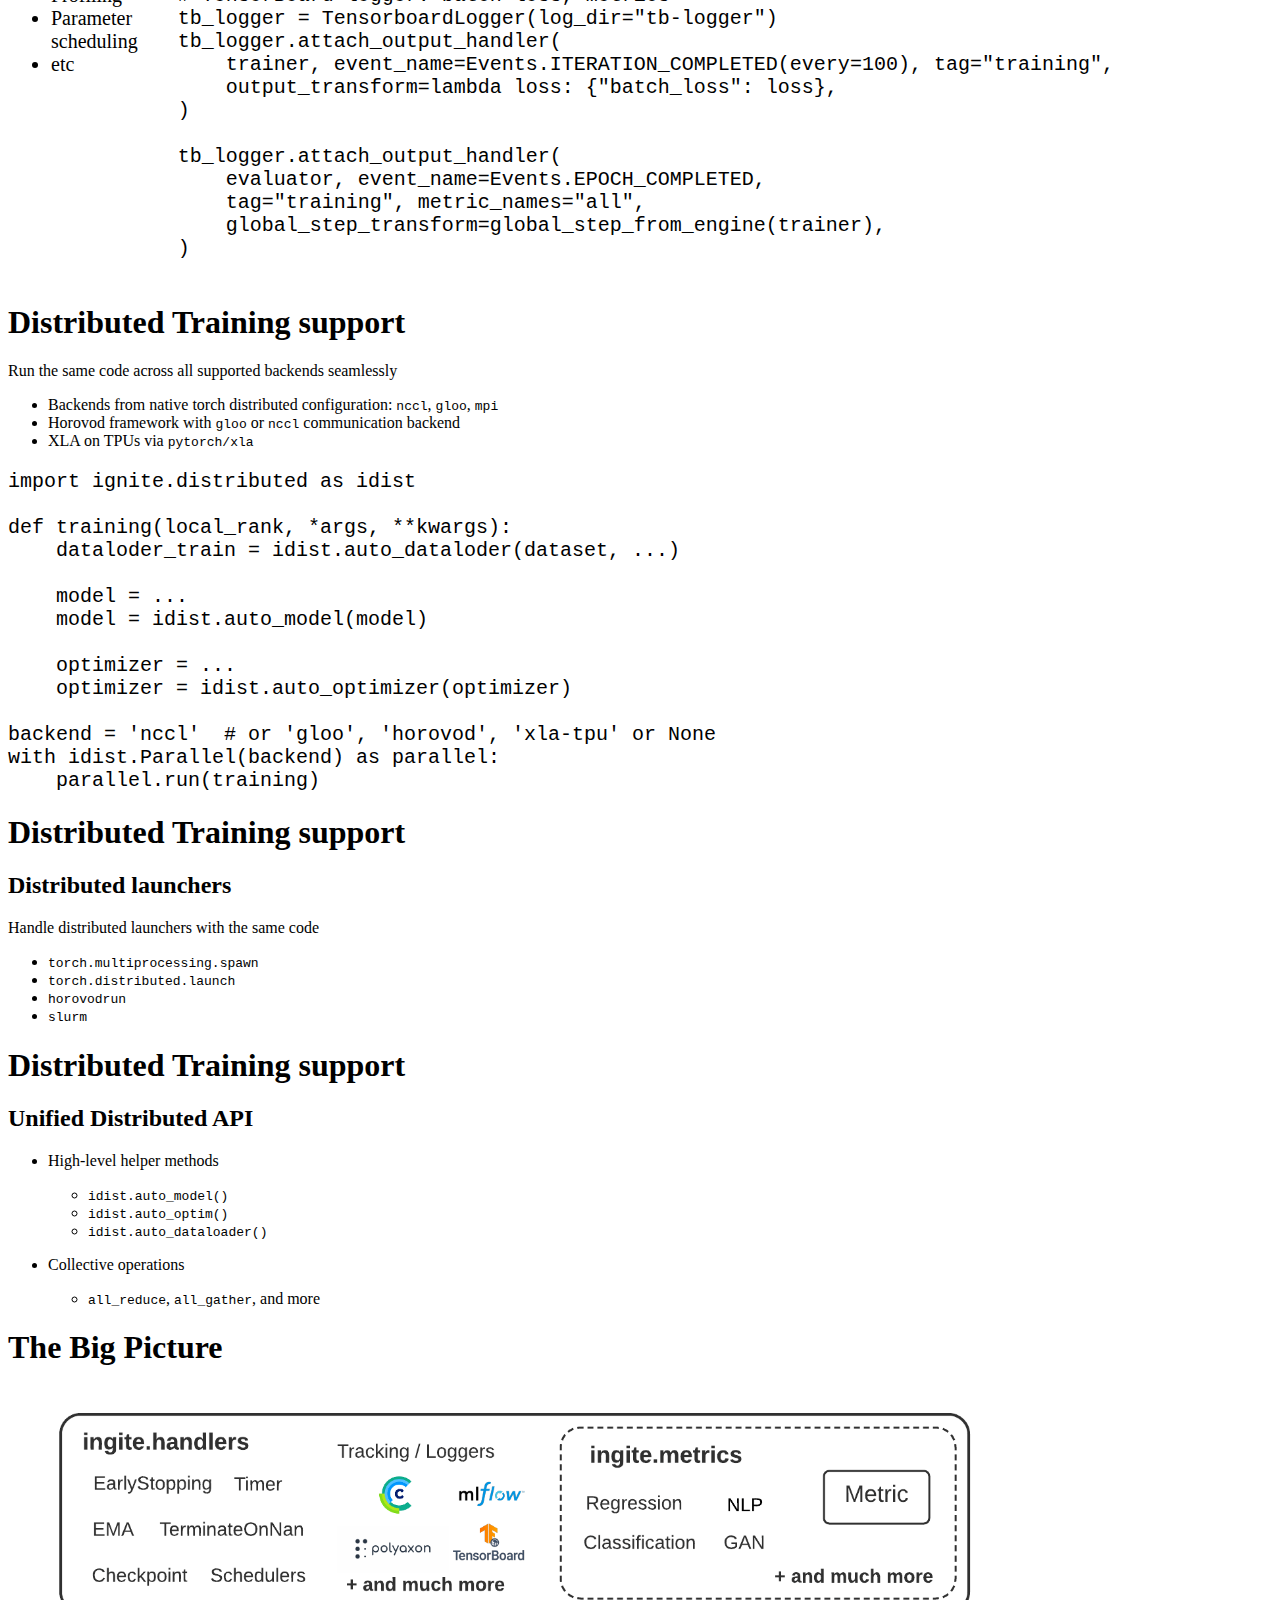
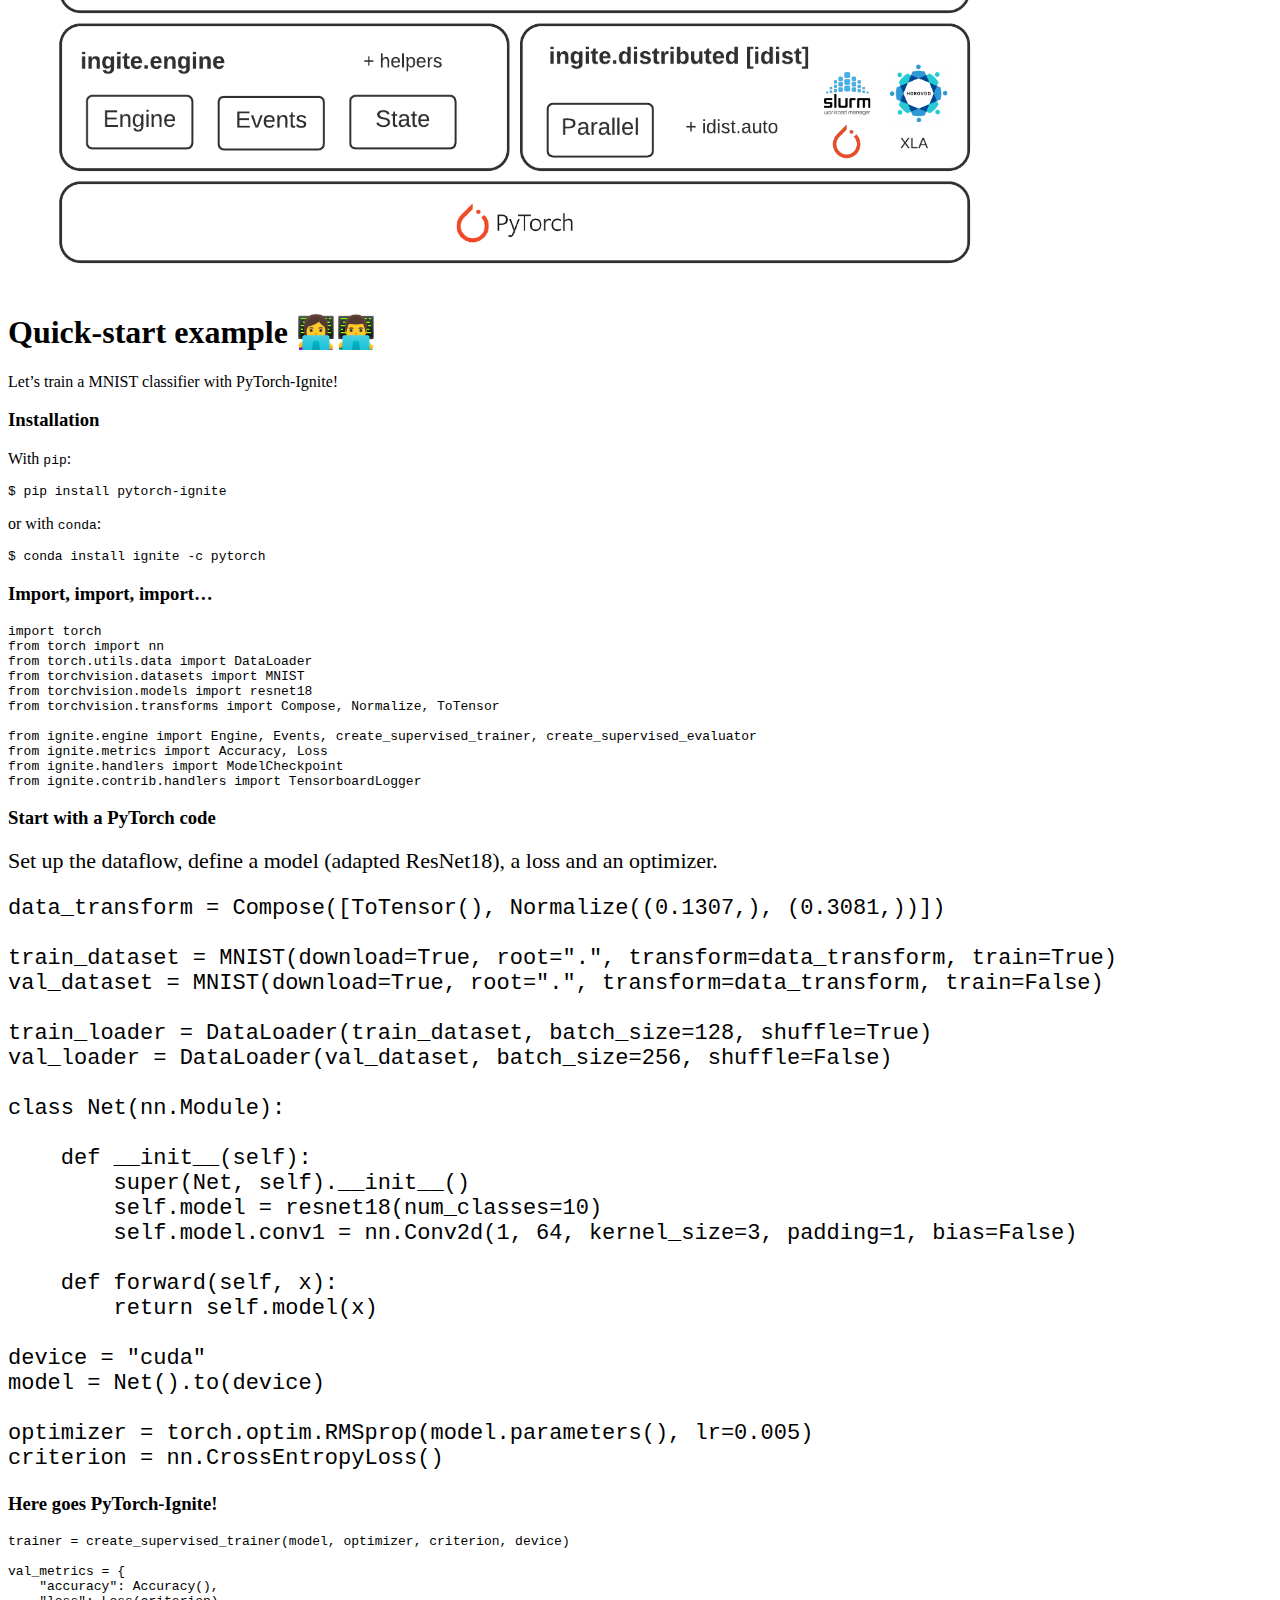
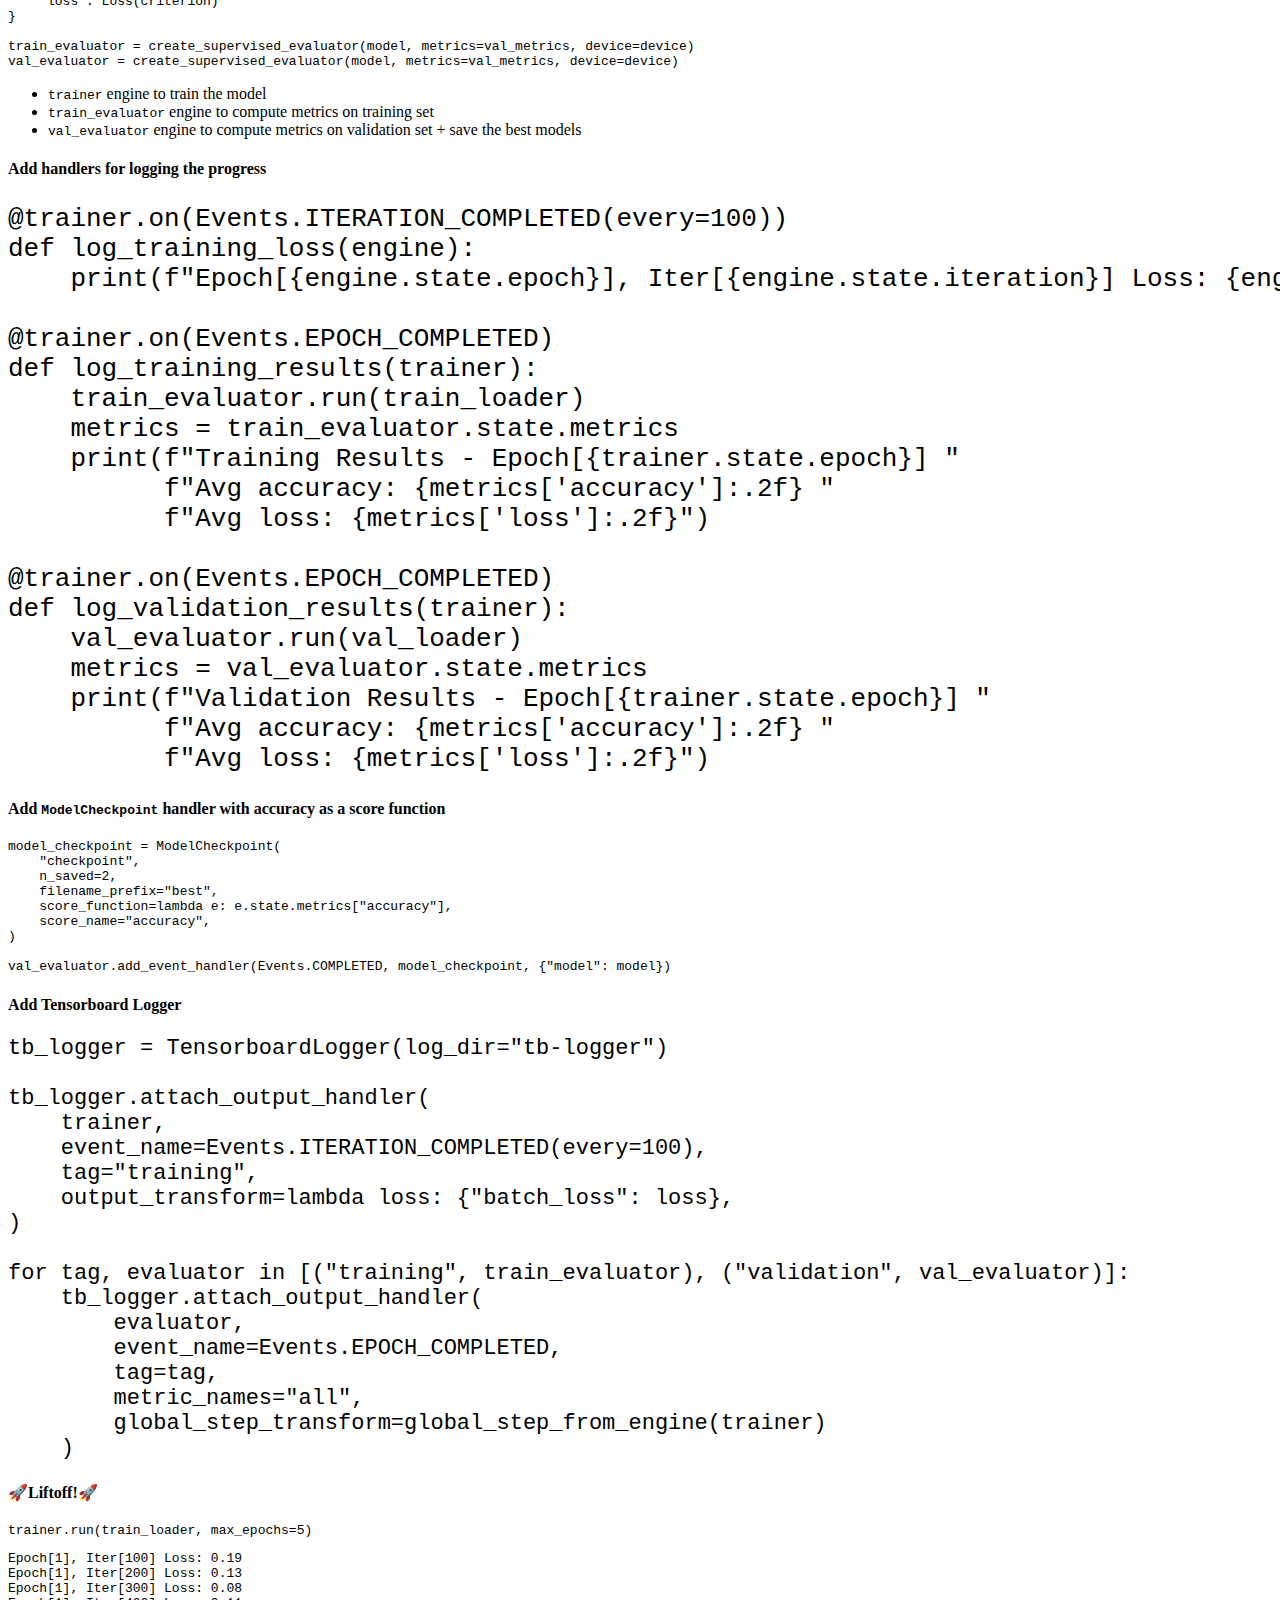
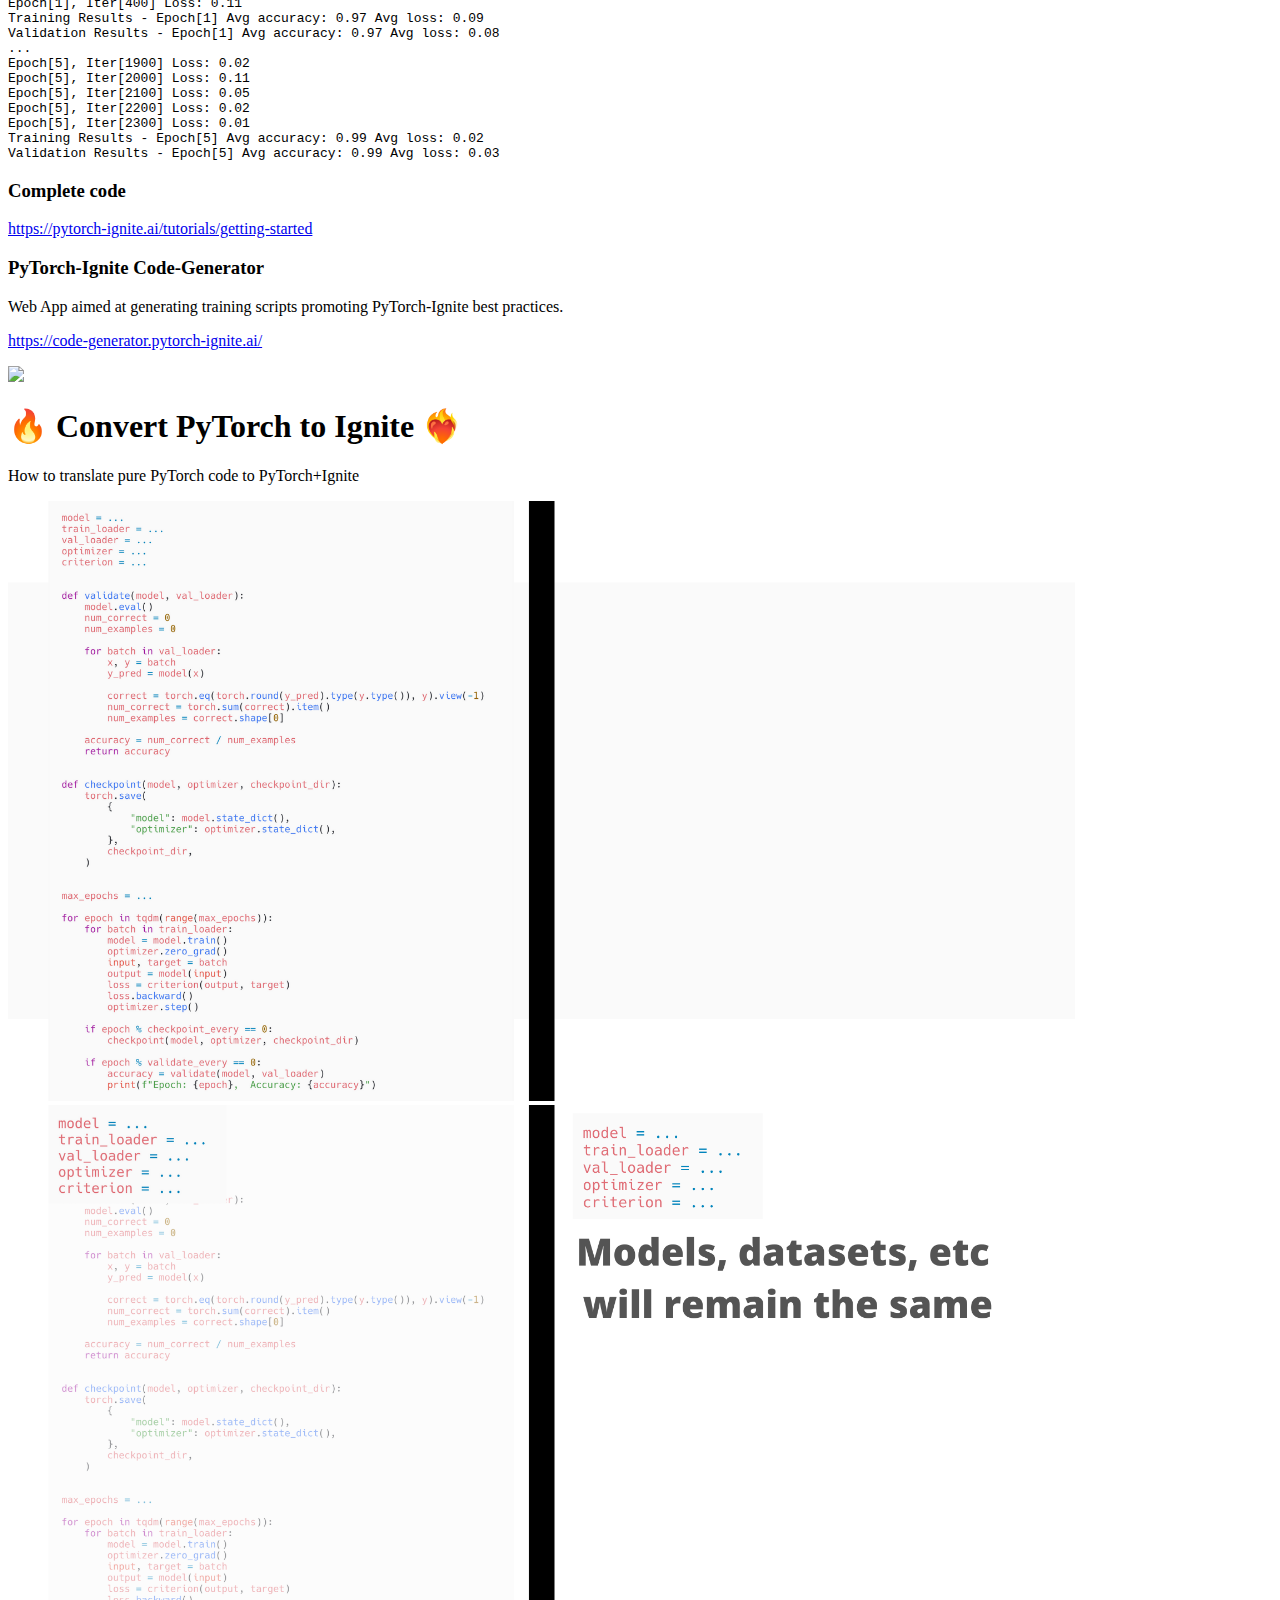
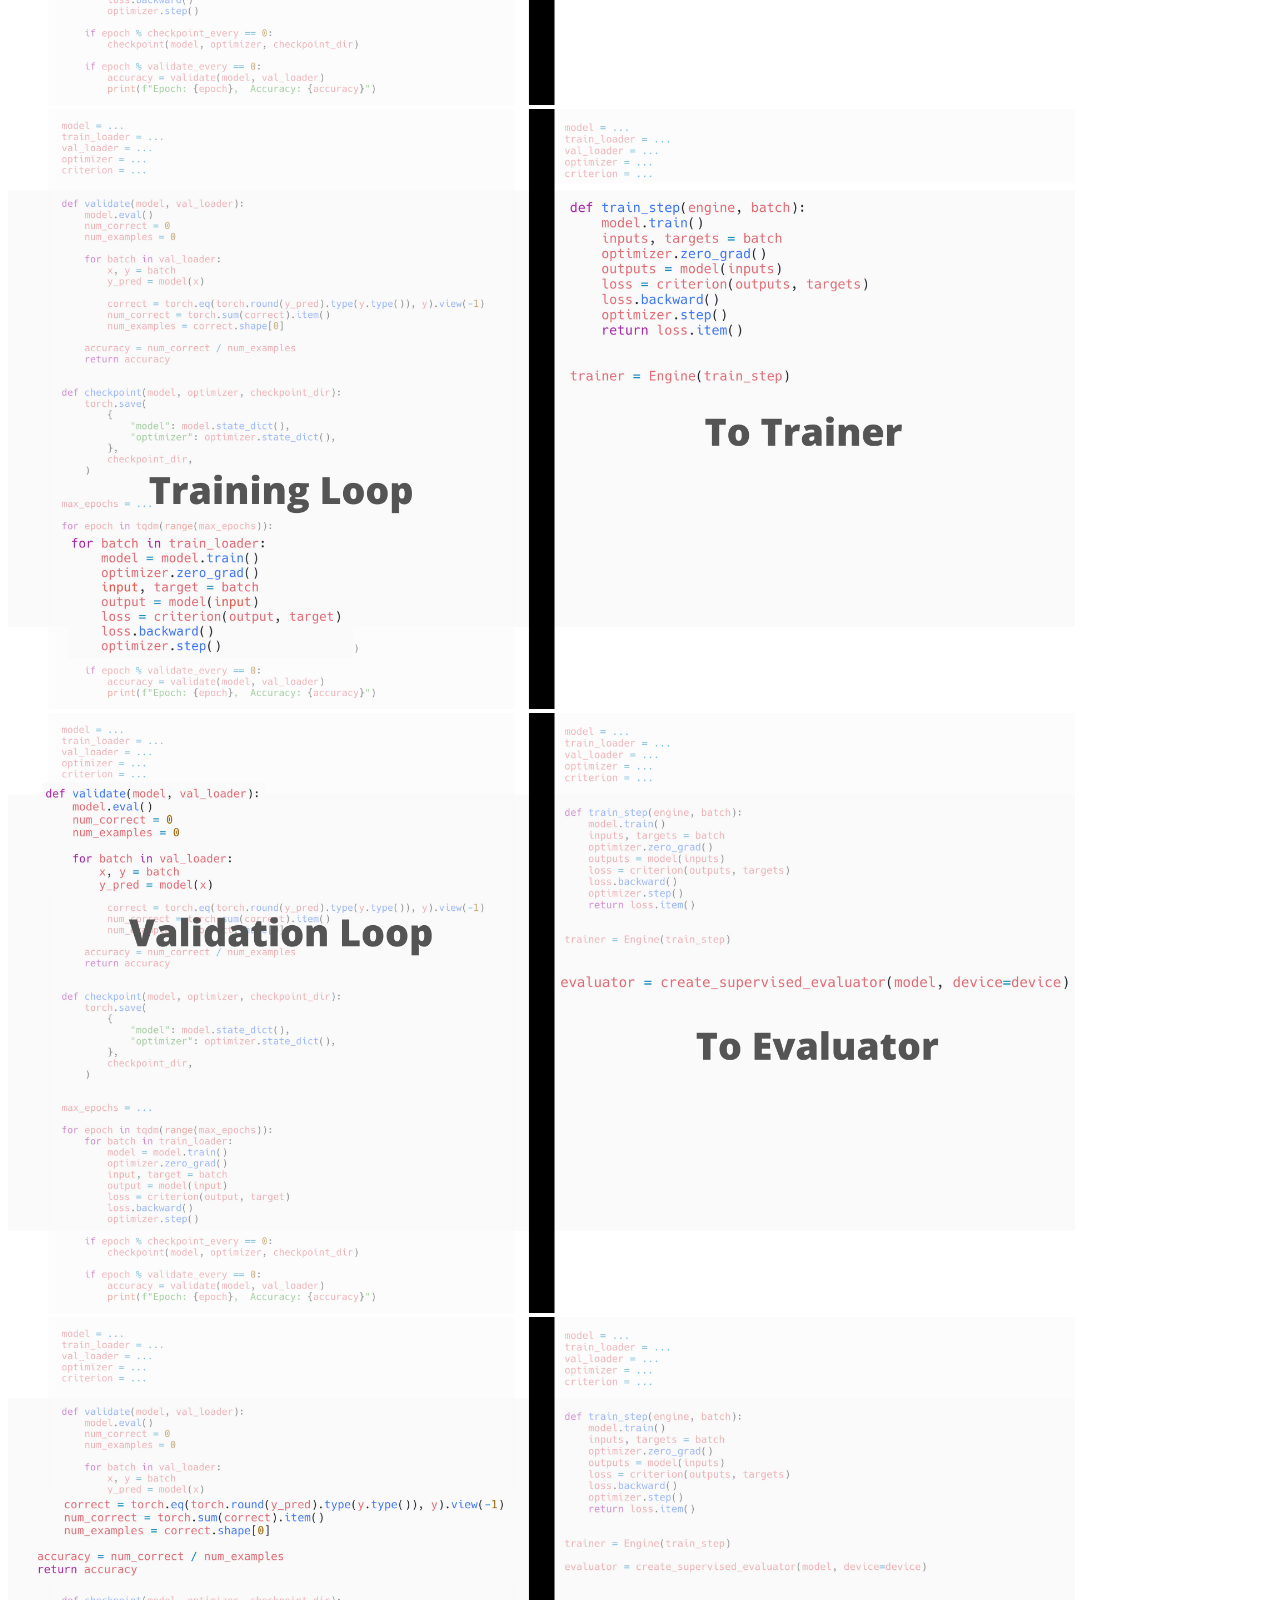
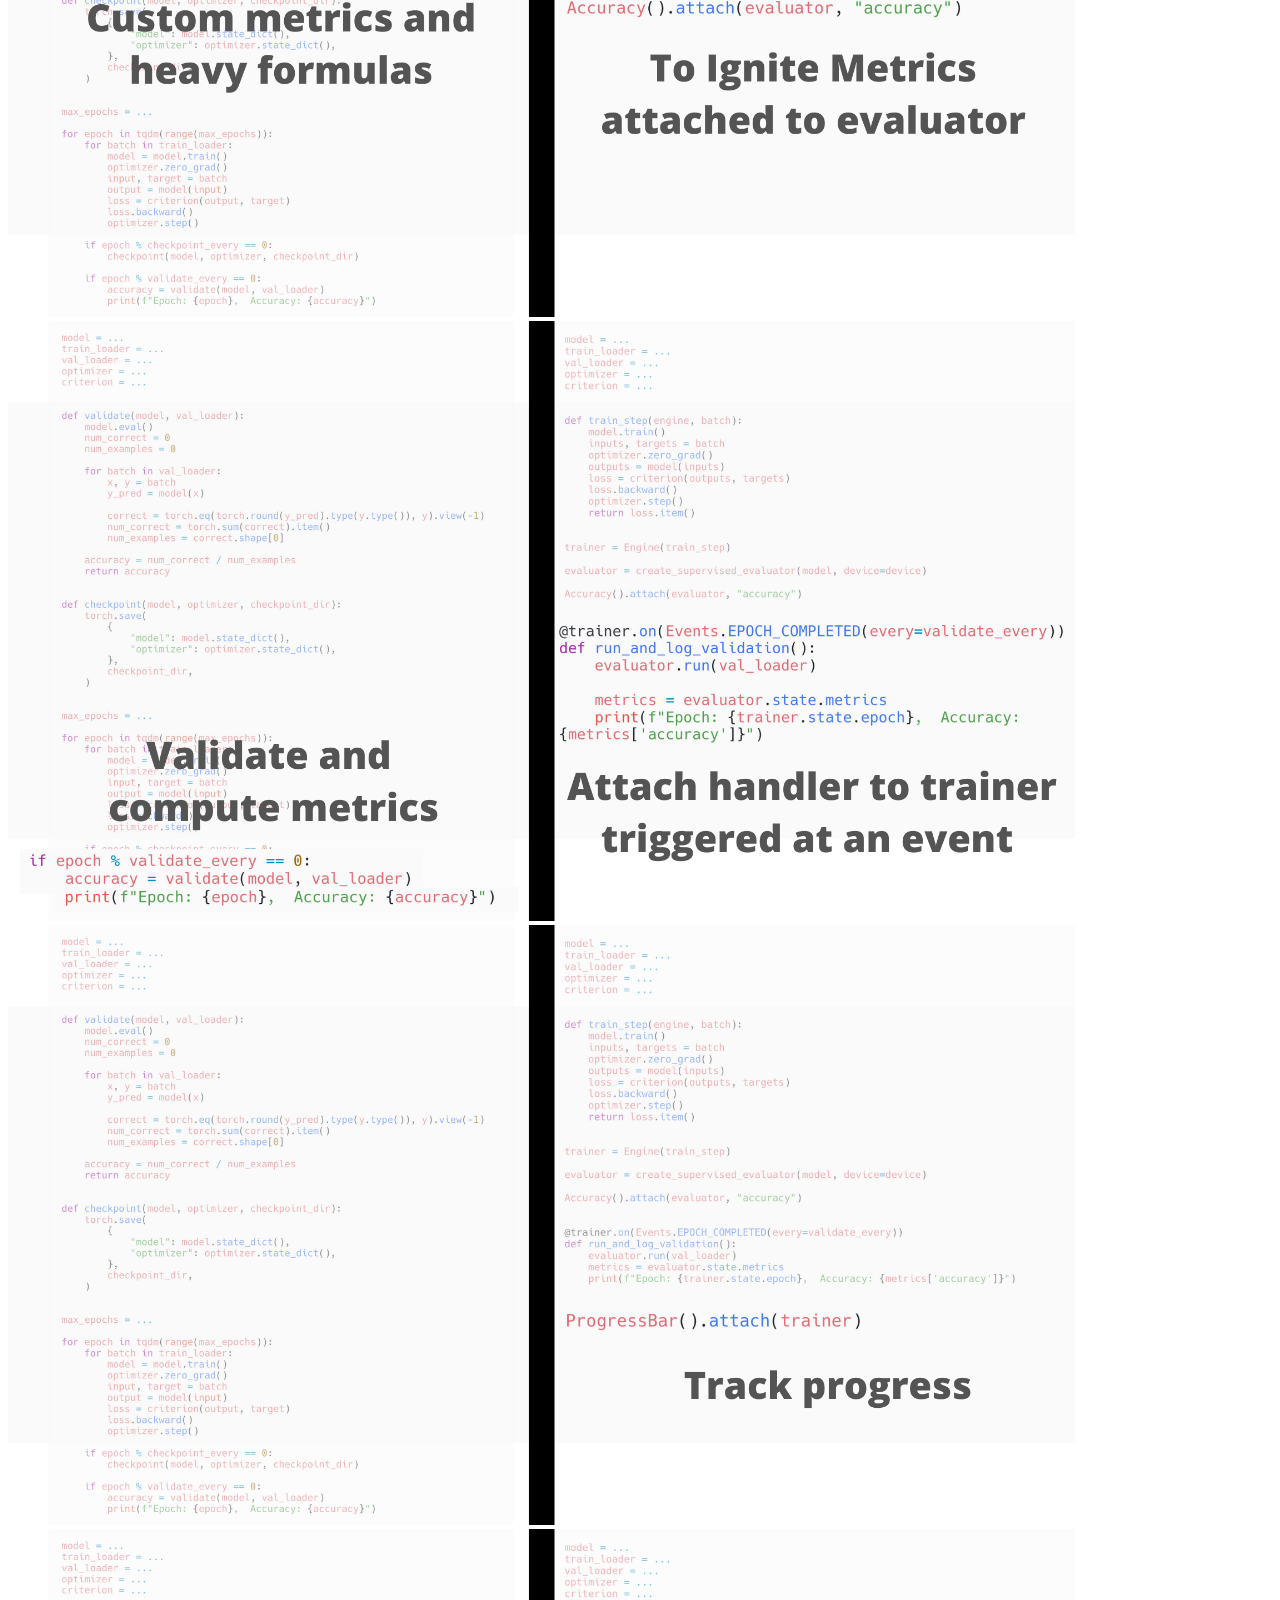
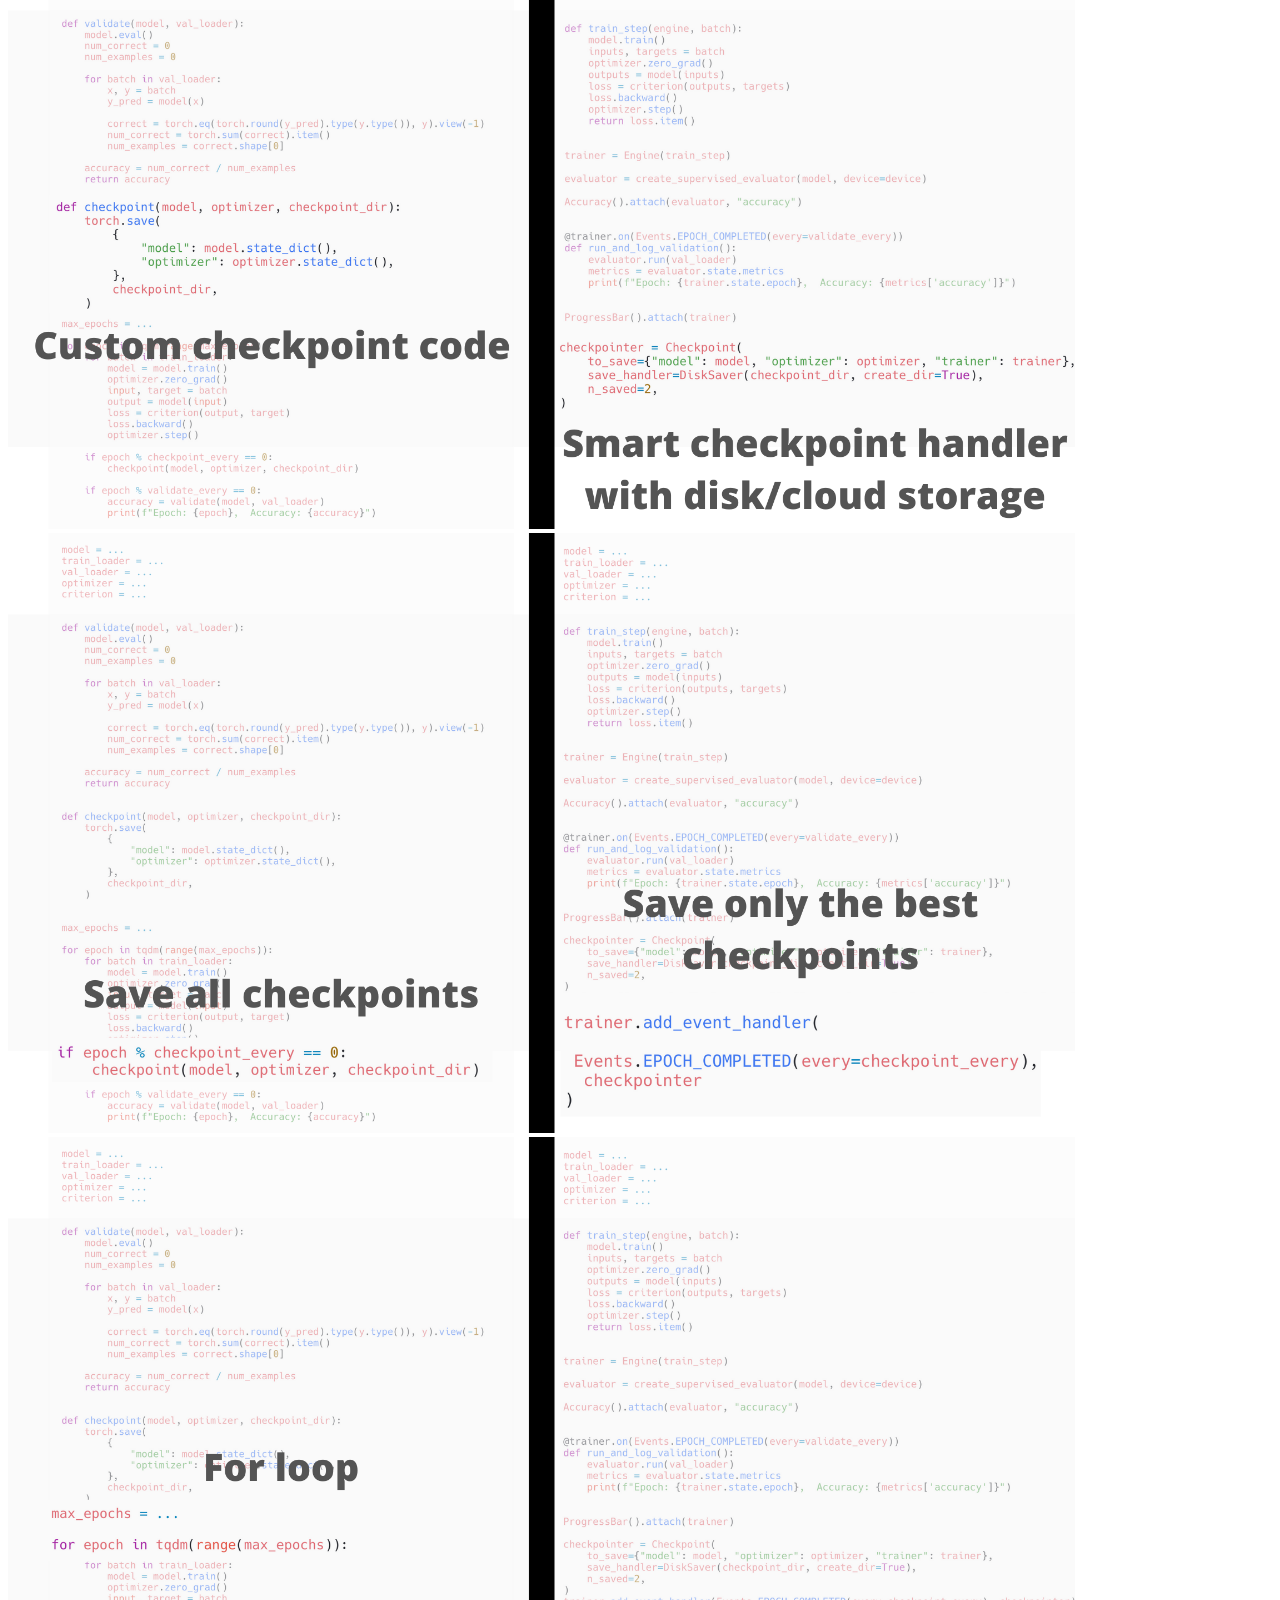
==== commit caa3ed87: "deploy: 4dcd5fe86adae8794d72f08fa9dab3da9864164f" ====
--- a/index.html
+++ b/index.html
@@ -284,7 +284,7 @@
 Epoch[5], Iter[2300] Loss: 0.01
 Training Results - Epoch[5] Avg accuracy: 0.99 Avg loss: 0.02
 Validation Results - Epoch[5] Avg accuracy: 0.99 Avg loss: 0.03
-</code></pre></section><section><h3 id=complete-code>Complete code</h3><p><a href=https://pytorch-ignite.ai/tutorials/getting-started>https://pytorch-ignite.ai/tutorials/getting-started</a></p></section><section><h3 id=pytorch-ignite-code-generator>PyTorch-Ignite Code-Generator</h3><p><a href=https://code-generator.pytorch-ignite.ai/>https://code-generator.pytorch-ignite.ai/</a></p></section></section><section><section data-shortcode-section><h1 id=-convert-pytorch-to-ignite->🔥 Convert PyTorch to Ignite ❤️‍🔥</h1><p>How to translate pure PyTorch code to PyTorch+Ignite</p></section><section><img height=600 src=images/1.png></section><section><img height=600 src=images/2.png></section><section><img height=600 src=images/3.png></section><section><img height=600 src=images/4.png></section><section><img height=600 src=images/5.png></section><section><img height=600 src=images/6.png></section><section><img height=600 src=images/7.png></section><section><img height=600 src=images/8.png></section><section><img height=600 src=images/9.png></section><section><img height=600 src=images/10.png></section></section><section><section data-shortcode-section><h1 id=about-pytorch-ignite-project>About &ldquo;PyTorch-Ignite&rdquo; project</h1><p>Community-driven open source and <em>NumFOCUS Affiliated</em> Project</p><p>maintained by volunteers in the PyTorch community:</p><pre><code>@vfdev-5, @ydcjeff, @KickItLikeShika, @sdesrozis, @alykhantejani, @anmolsjoshi,
+</code></pre></section><section><h3 id=complete-code>Complete code</h3><p><a href=https://pytorch-ignite.ai/tutorials/getting-started>https://pytorch-ignite.ai/tutorials/getting-started</a></p></section><section><h3 id=pytorch-ignite-code-generator>PyTorch-Ignite Code-Generator</h3><p>Web App aimed at generating training scripts promoting PyTorch-Ignite best practices.</p><p><a href=https://code-generator.pytorch-ignite.ai/>https://code-generator.pytorch-ignite.ai/</a></p><img src=https://raw.githubusercontent.com/pytorch-ignite/code-generator/main/src/assets/code-generator-demo-1080p.gif></section></section><section><section data-shortcode-section><h1 id=-convert-pytorch-to-ignite->🔥 Convert PyTorch to Ignite ❤️‍🔥</h1><p>How to translate pure PyTorch code to PyTorch+Ignite</p></section><section><img height=600 src=images/1.png></section><section><img height=600 src=images/2.png></section><section><img height=600 src=images/3.png></section><section><img height=600 src=images/4.png></section><section><img height=600 src=images/5.png></section><section><img height=600 src=images/6.png></section><section><img height=600 src=images/7.png></section><section><img height=600 src=images/8.png></section><section><img height=600 src=images/9.png></section><section><img height=600 src=images/10.png></section></section><section><section data-shortcode-section><h1 id=about-pytorch-ignite-project>About &ldquo;PyTorch-Ignite&rdquo; project</h1><p>Community-driven open source and <em>NumFOCUS Affiliated</em> Project</p><p>maintained by volunteers in the PyTorch community:</p><pre><code>@vfdev-5, @ydcjeff, @KickItLikeShika, @sdesrozis, @alykhantejani, @anmolsjoshi,
 @trsvchn, @Moh-Yakoub, ..., @fco-dv, @gucifer, @Priyansi, ...
 </code></pre><p><img src=https://a.slack-edge.com/production-standard-emoji-assets/13.0/apple-medium/1f389@2x.png alt=o1>
 <img src=https://a.slack-edge.com/production-standard-emoji-assets/13.0/apple-medium/1f44f@2x.png alt=o2>
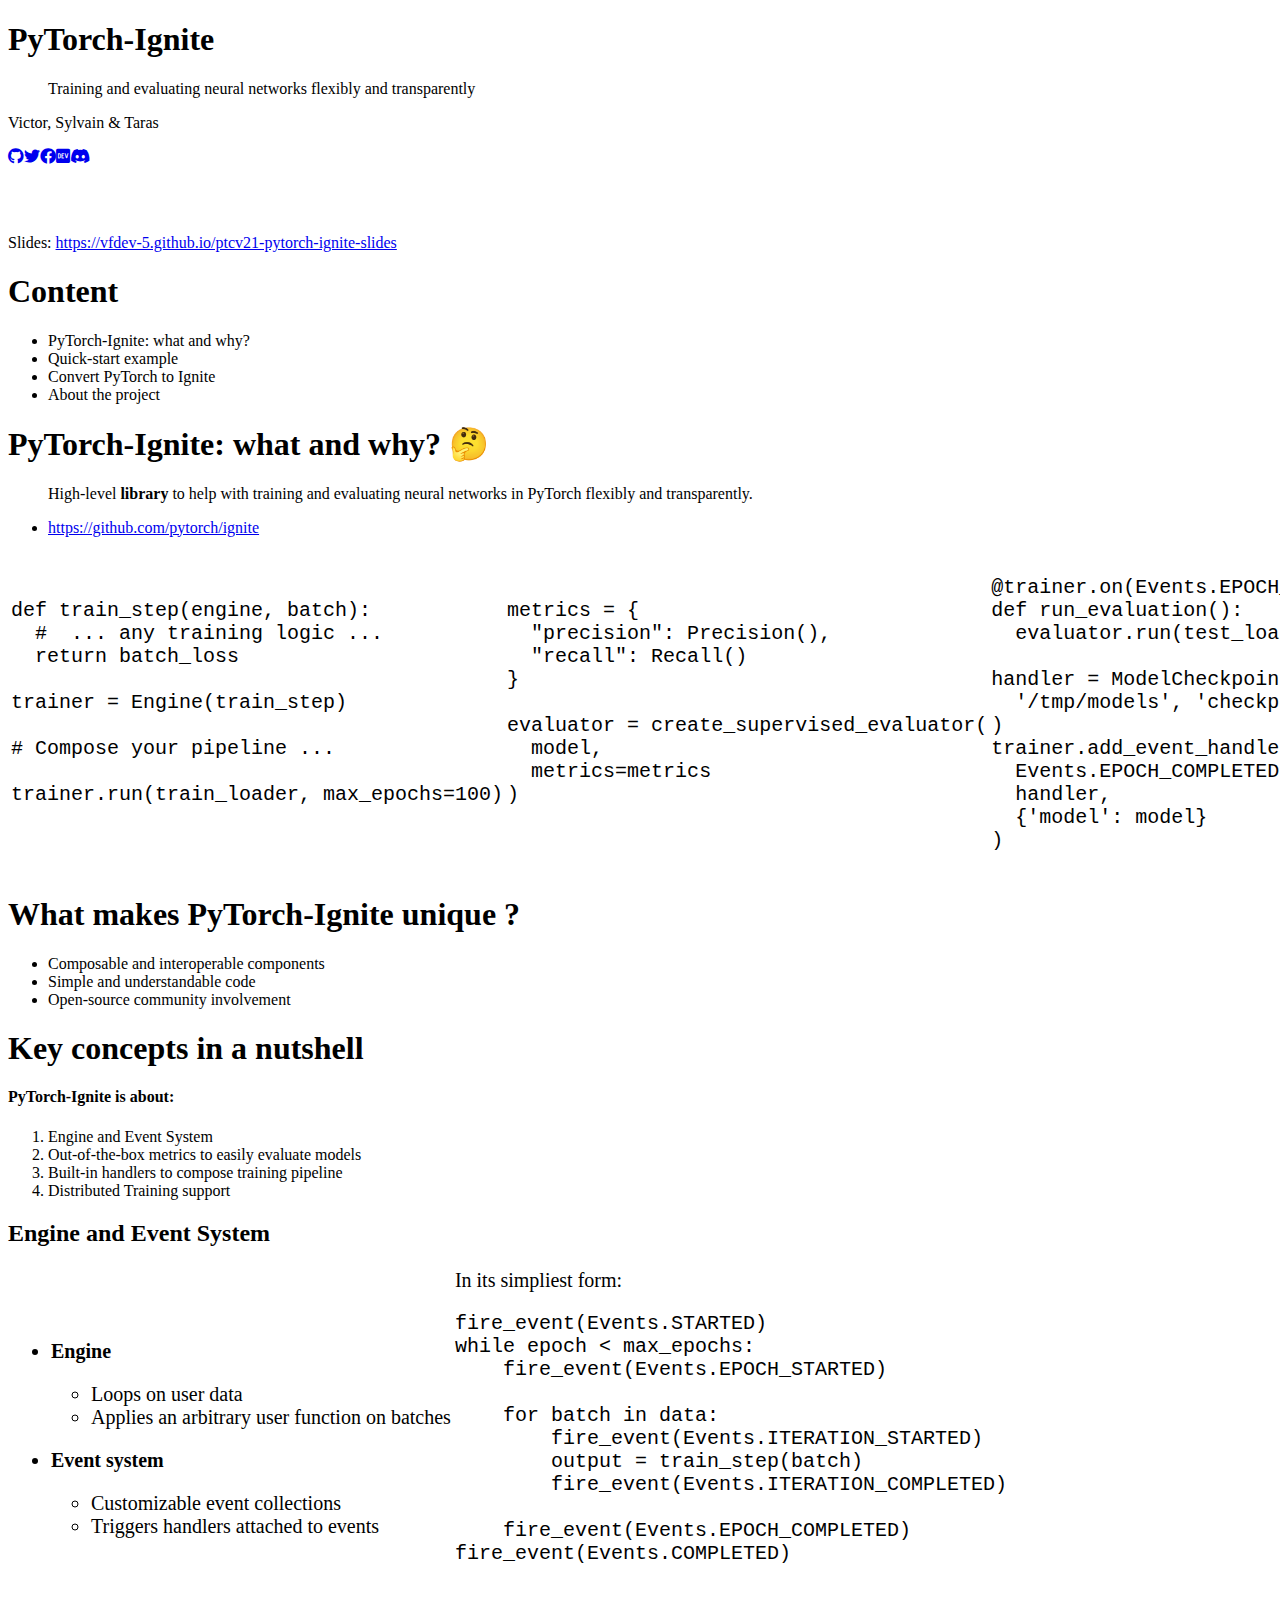
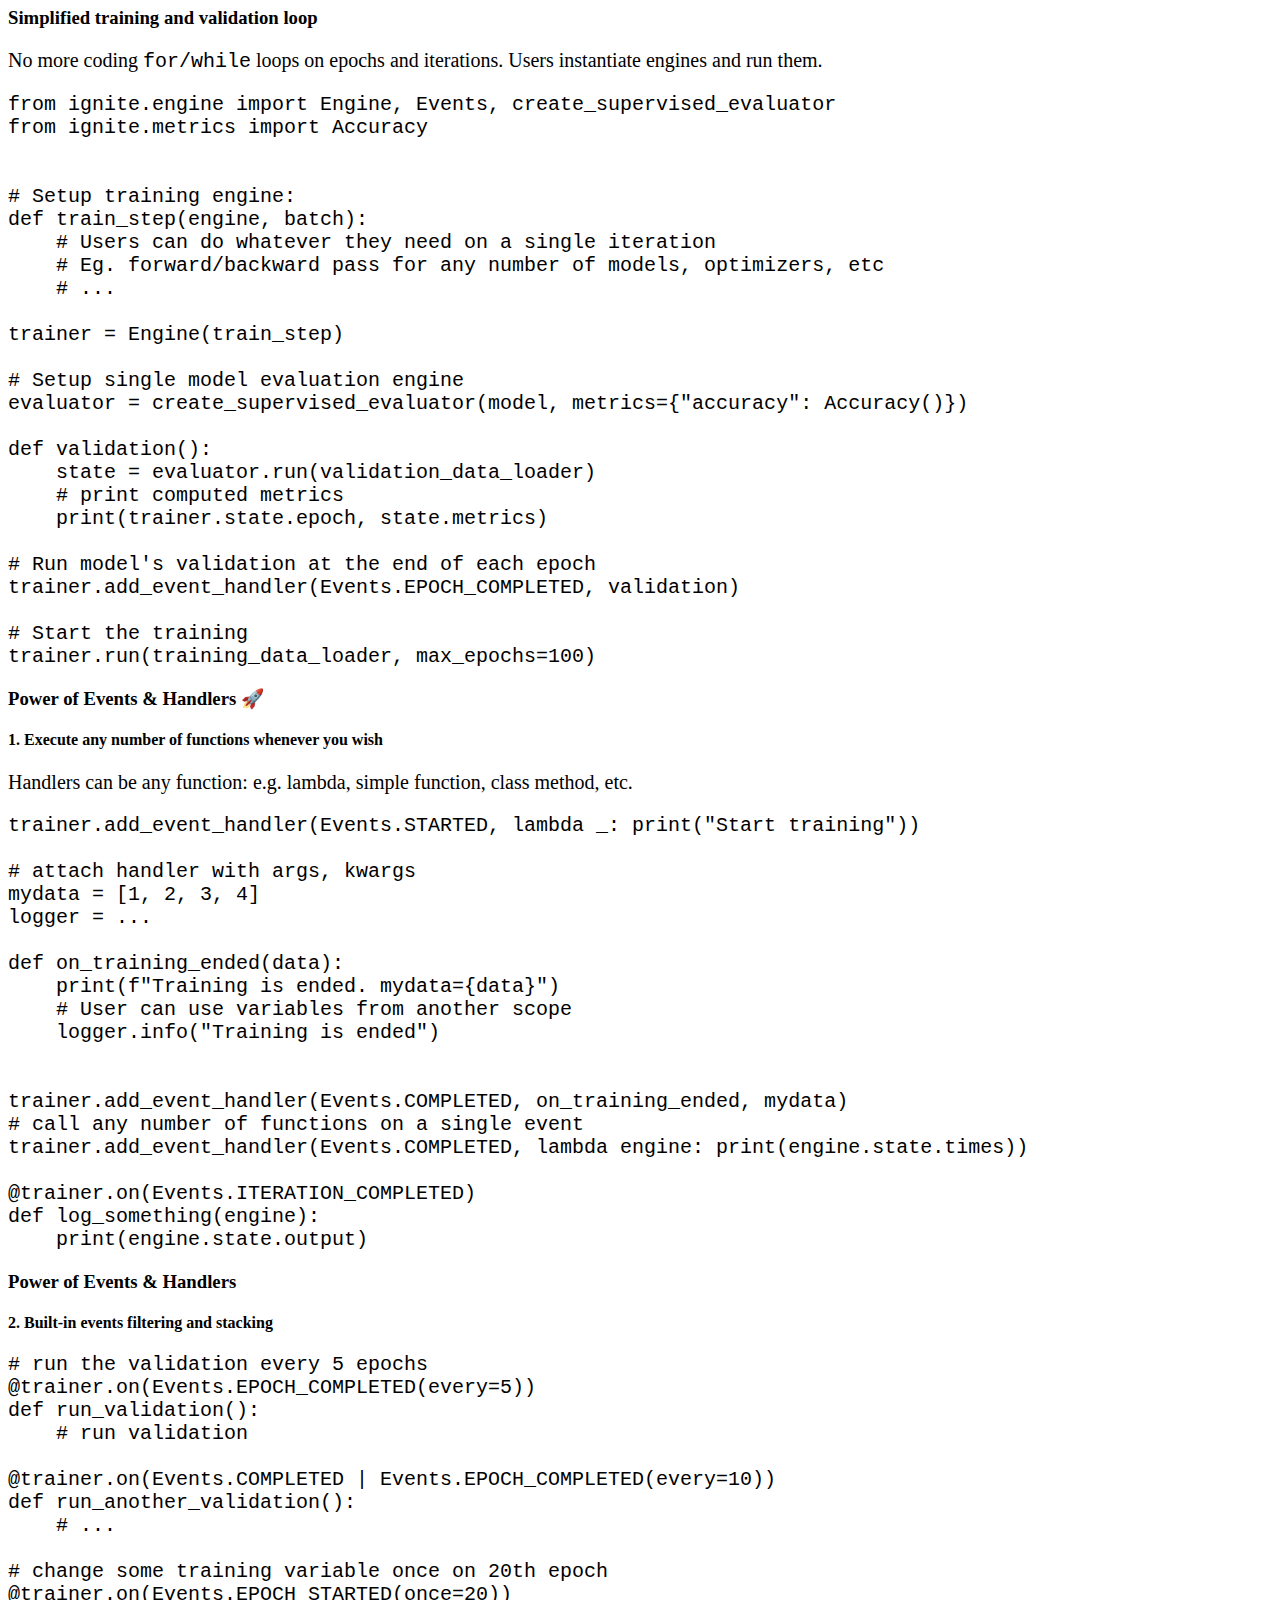
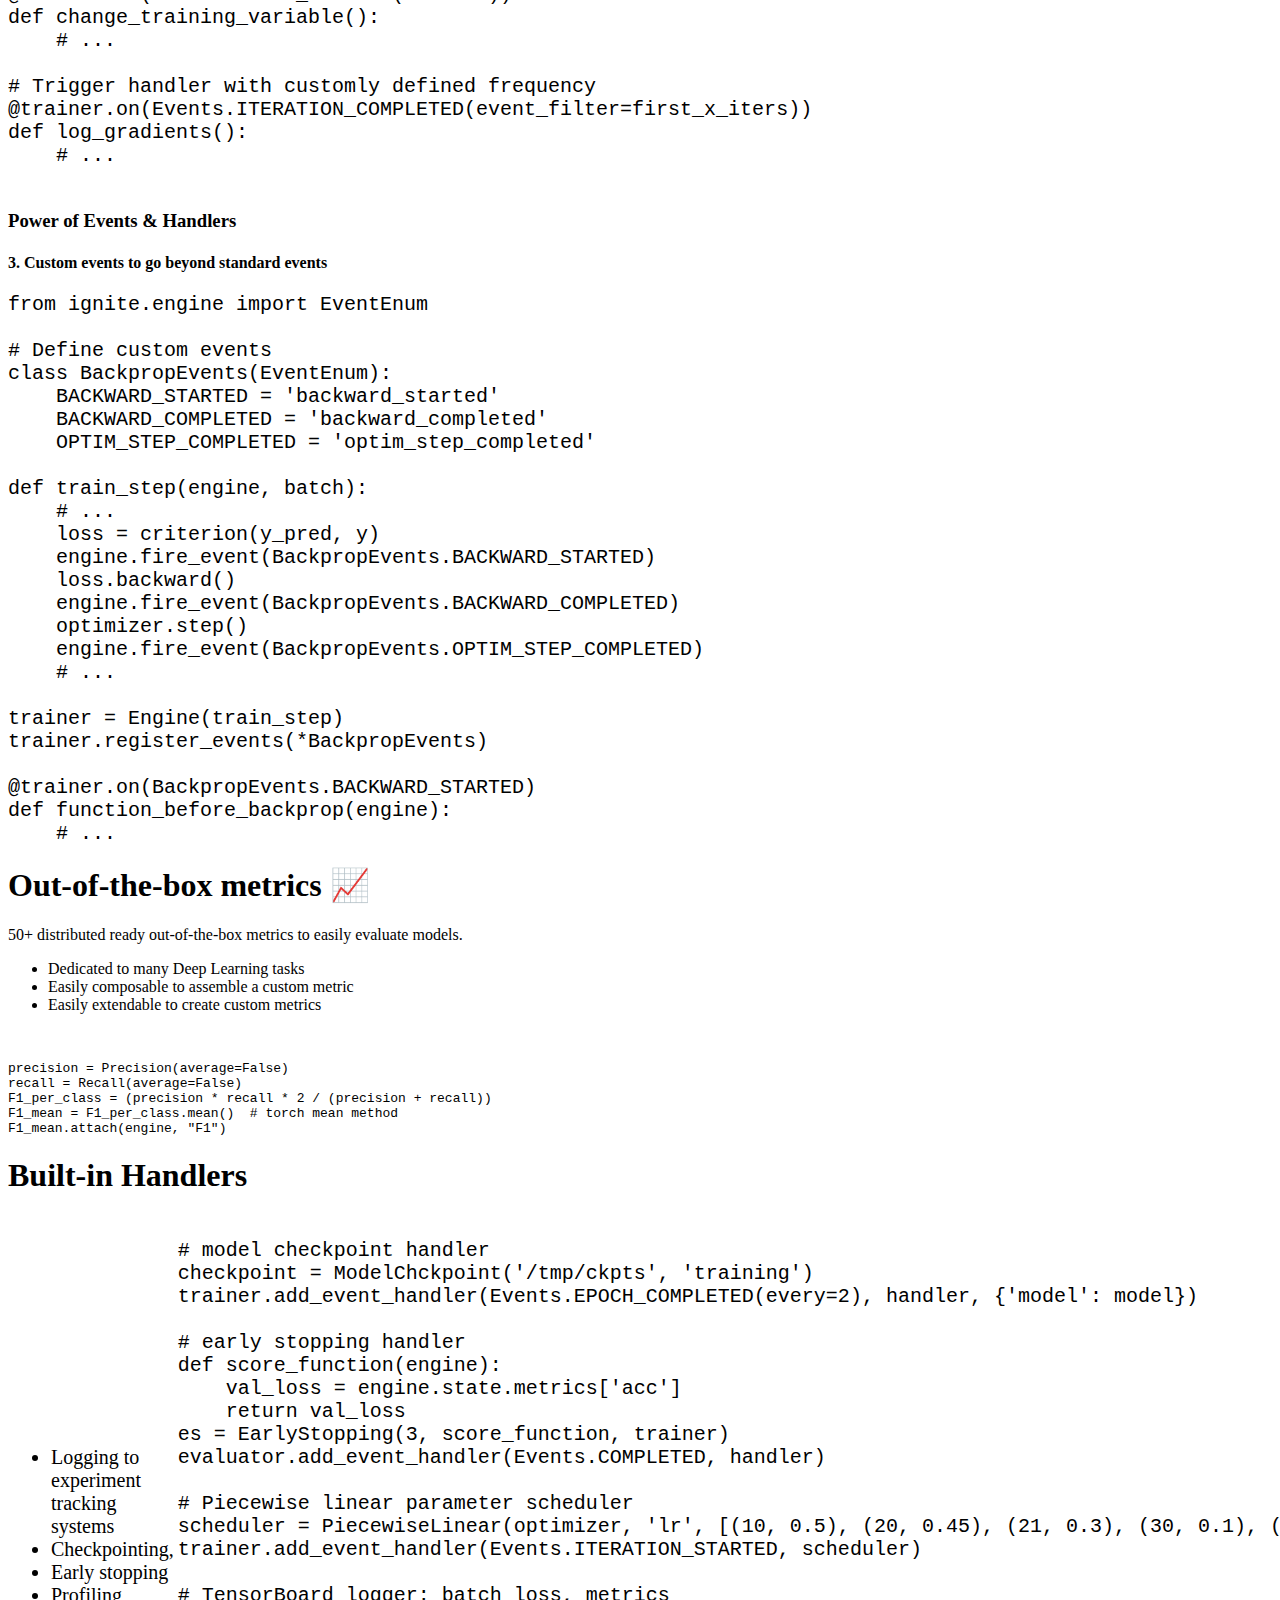
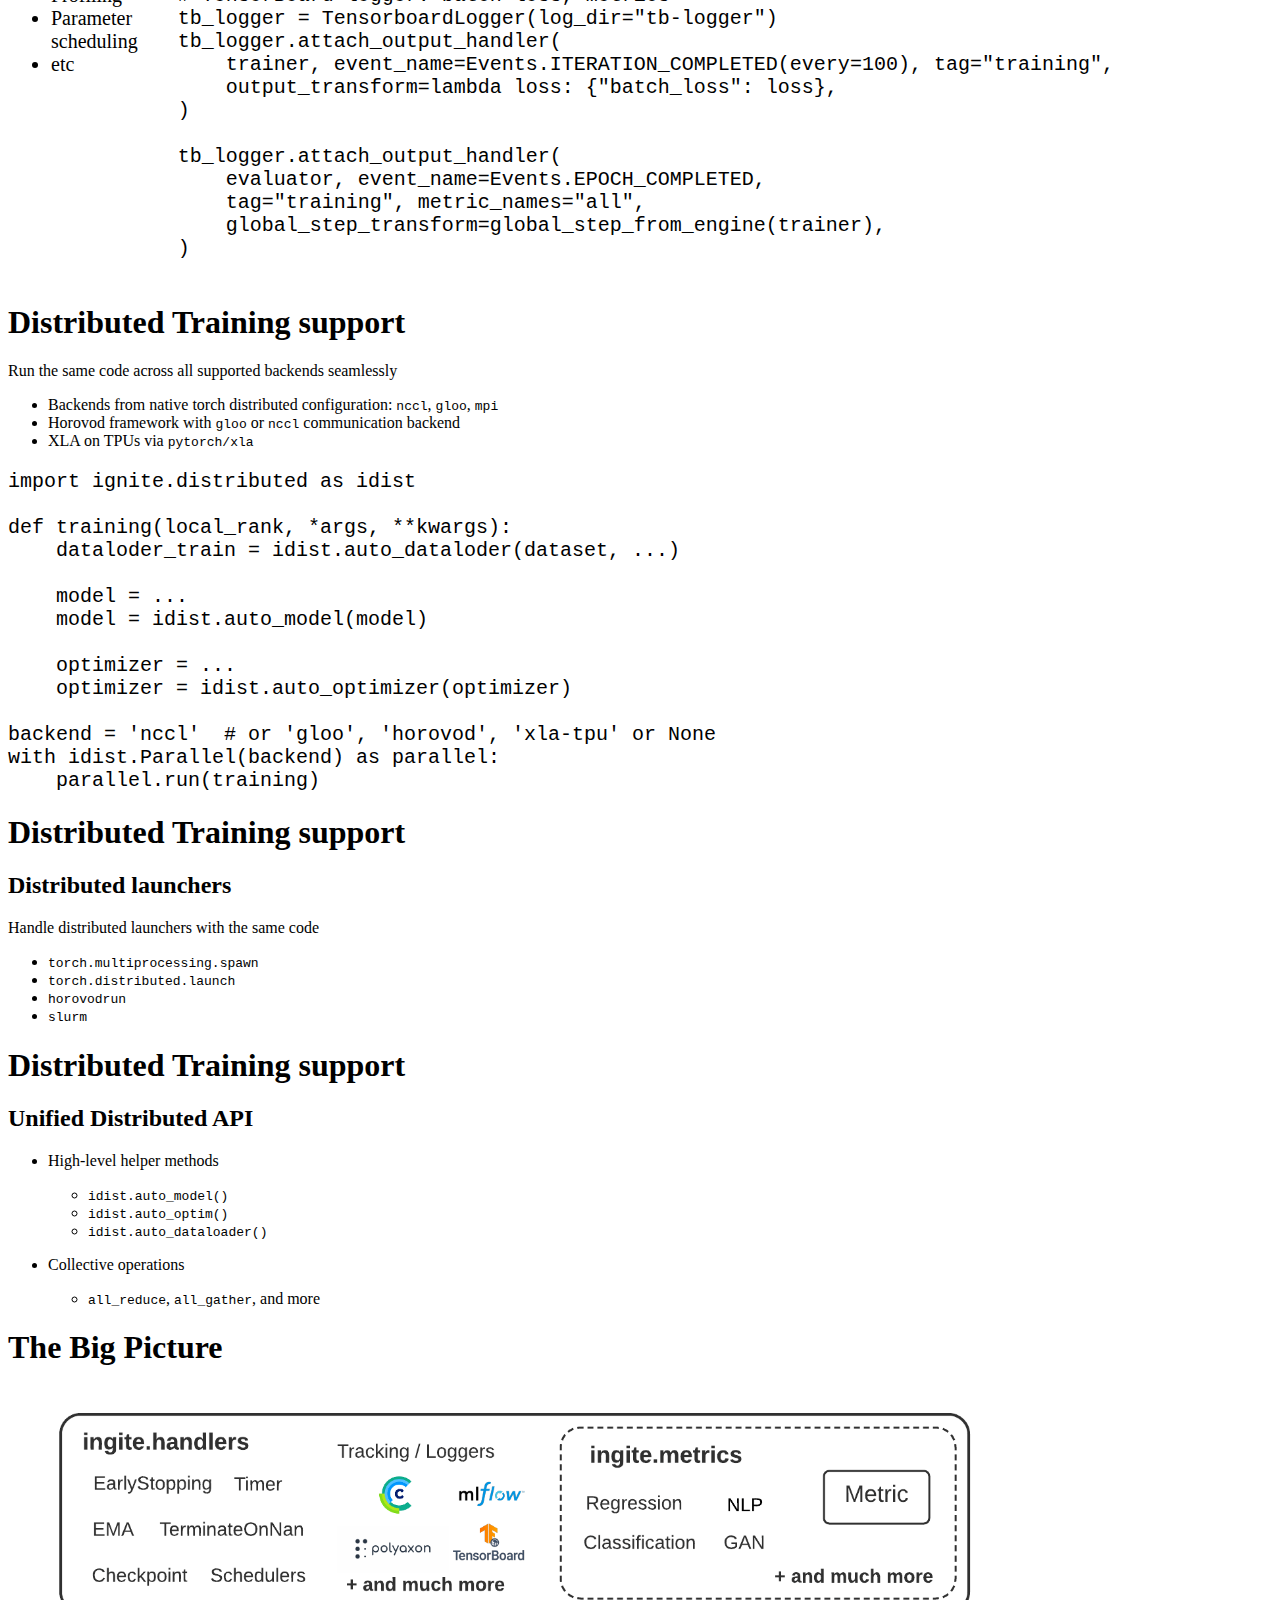
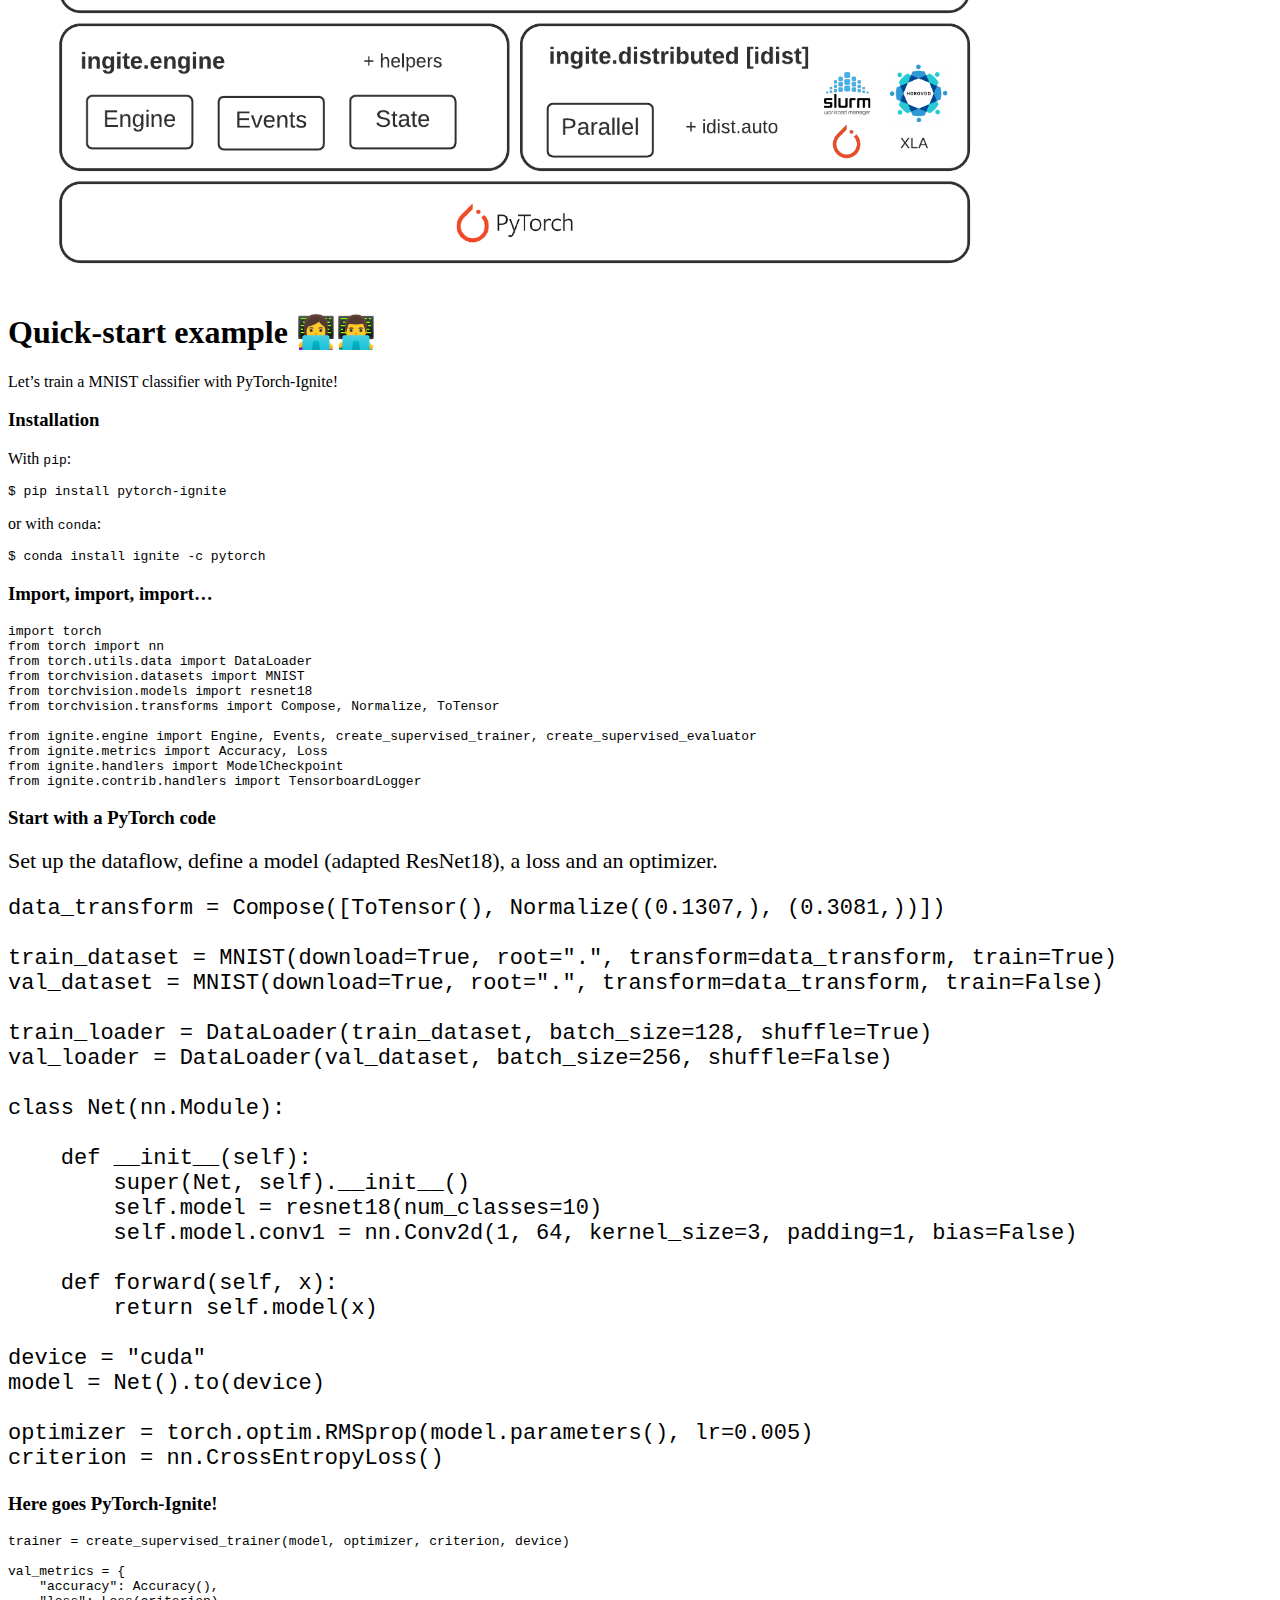
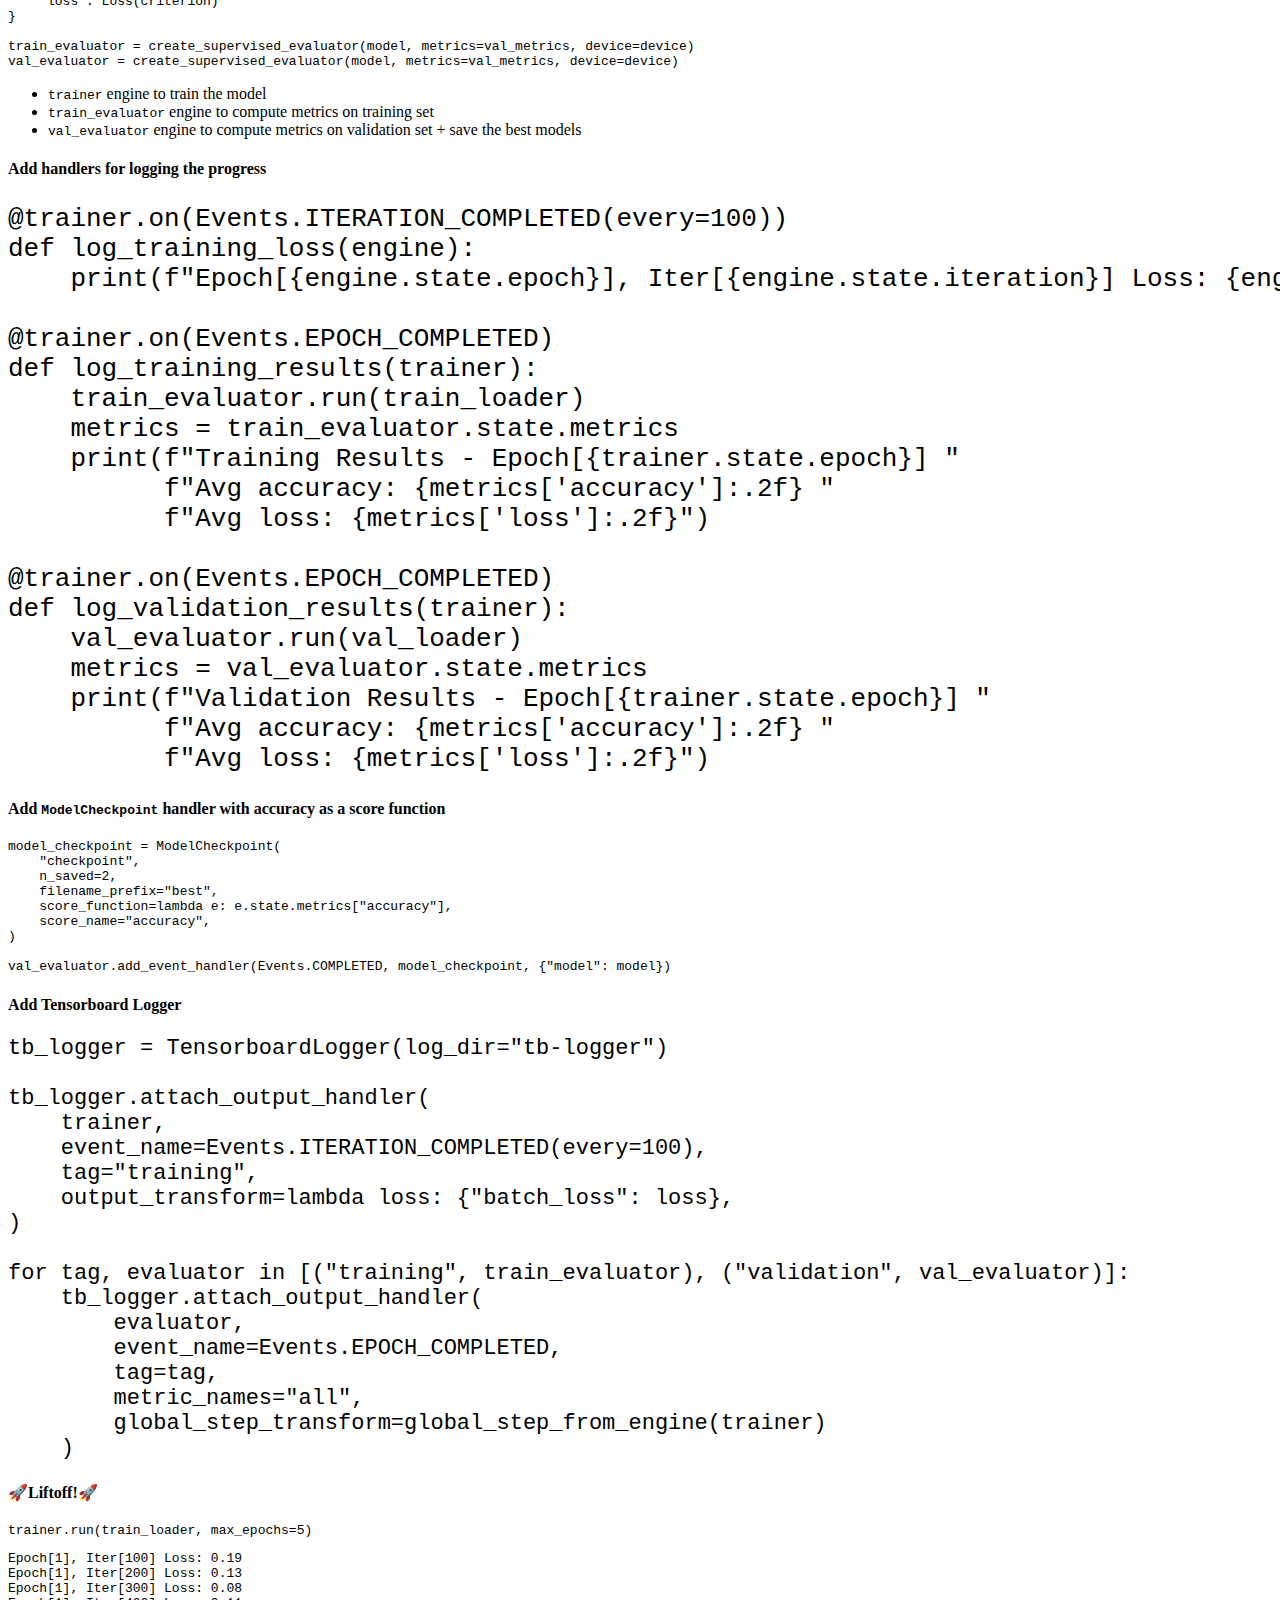
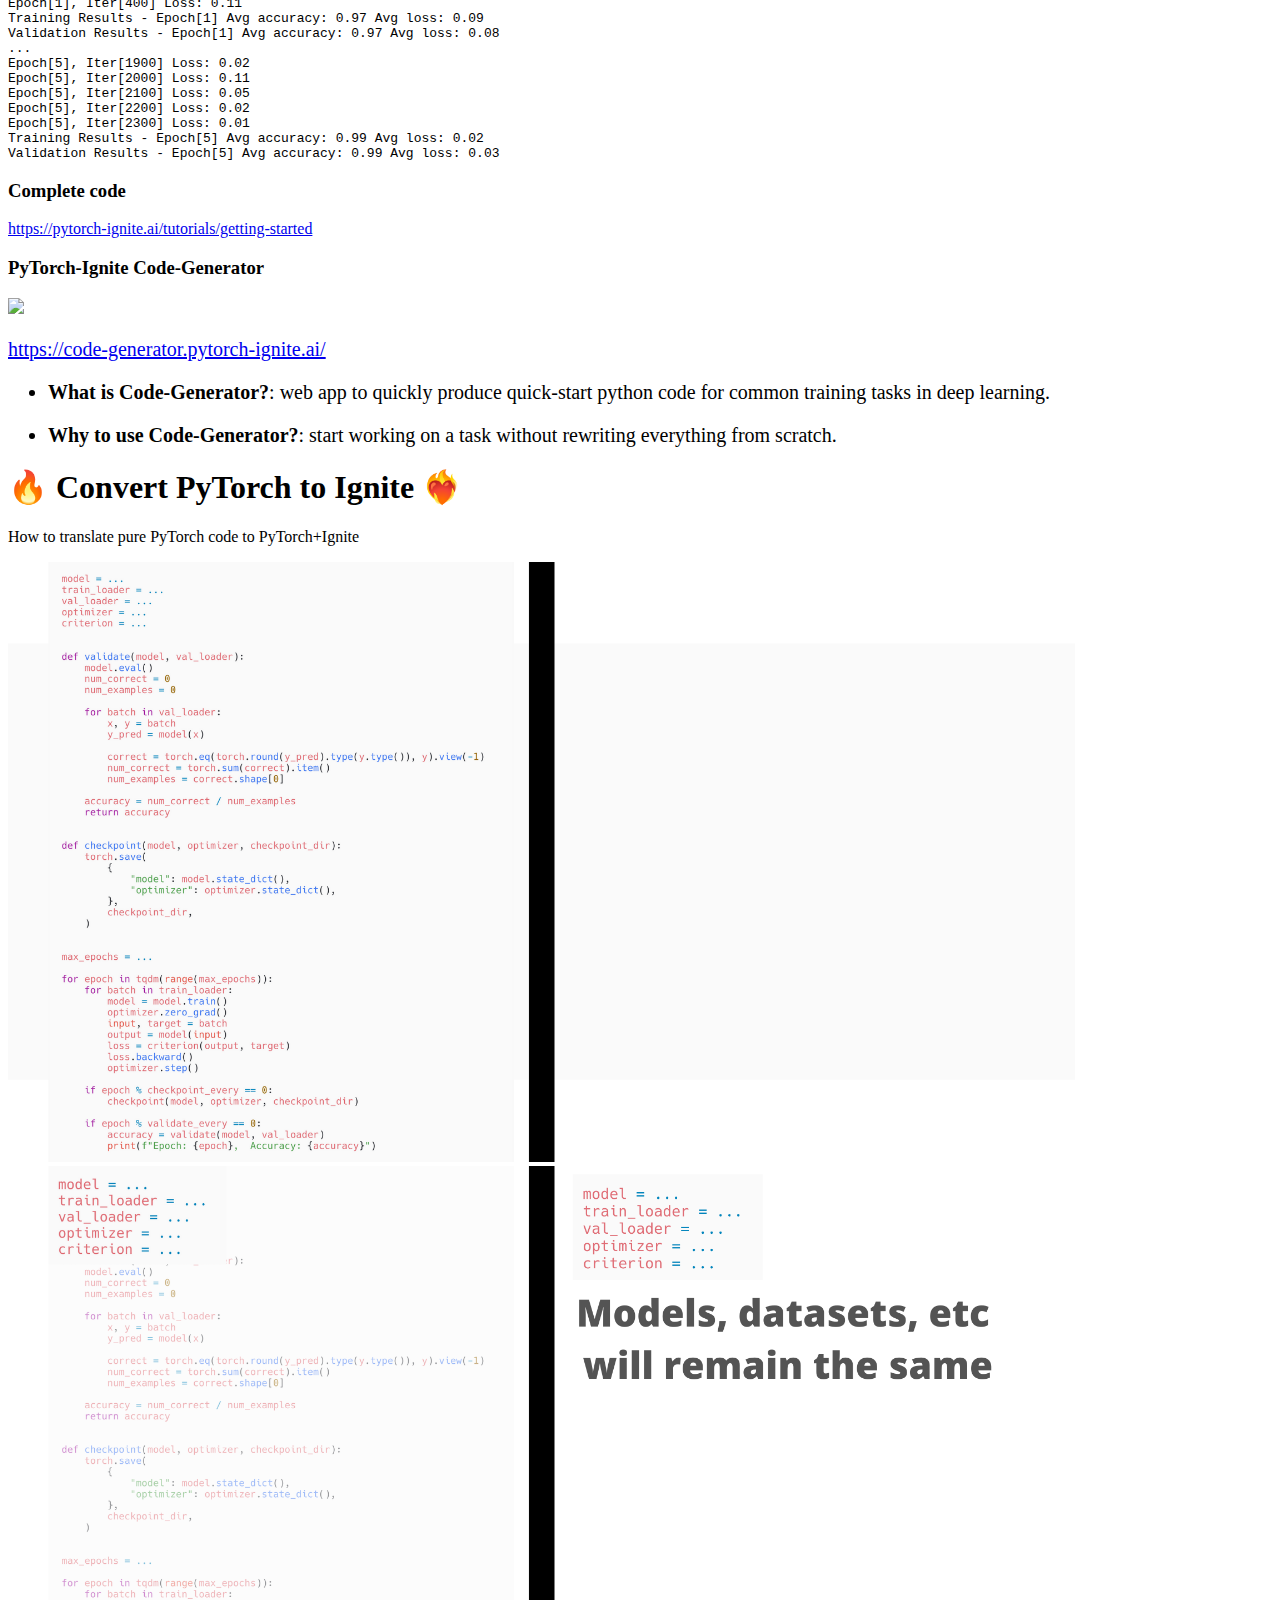
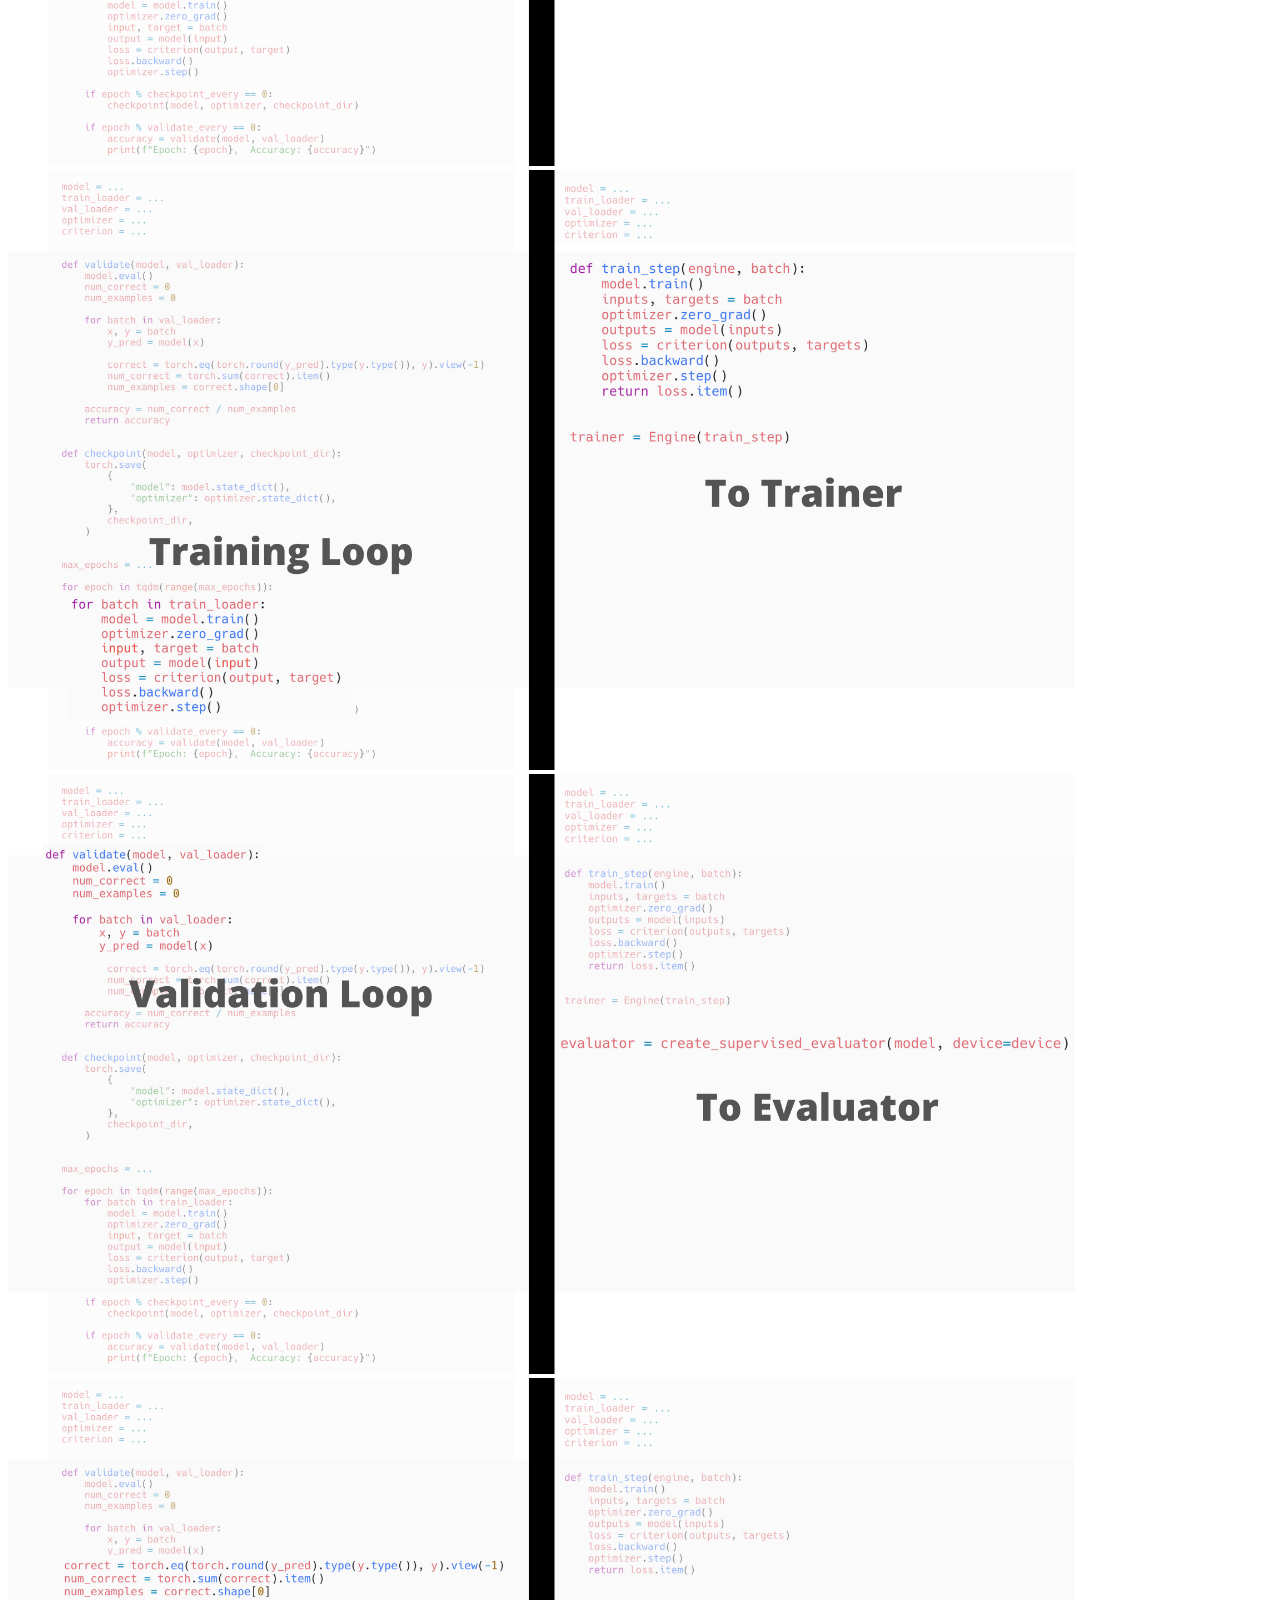
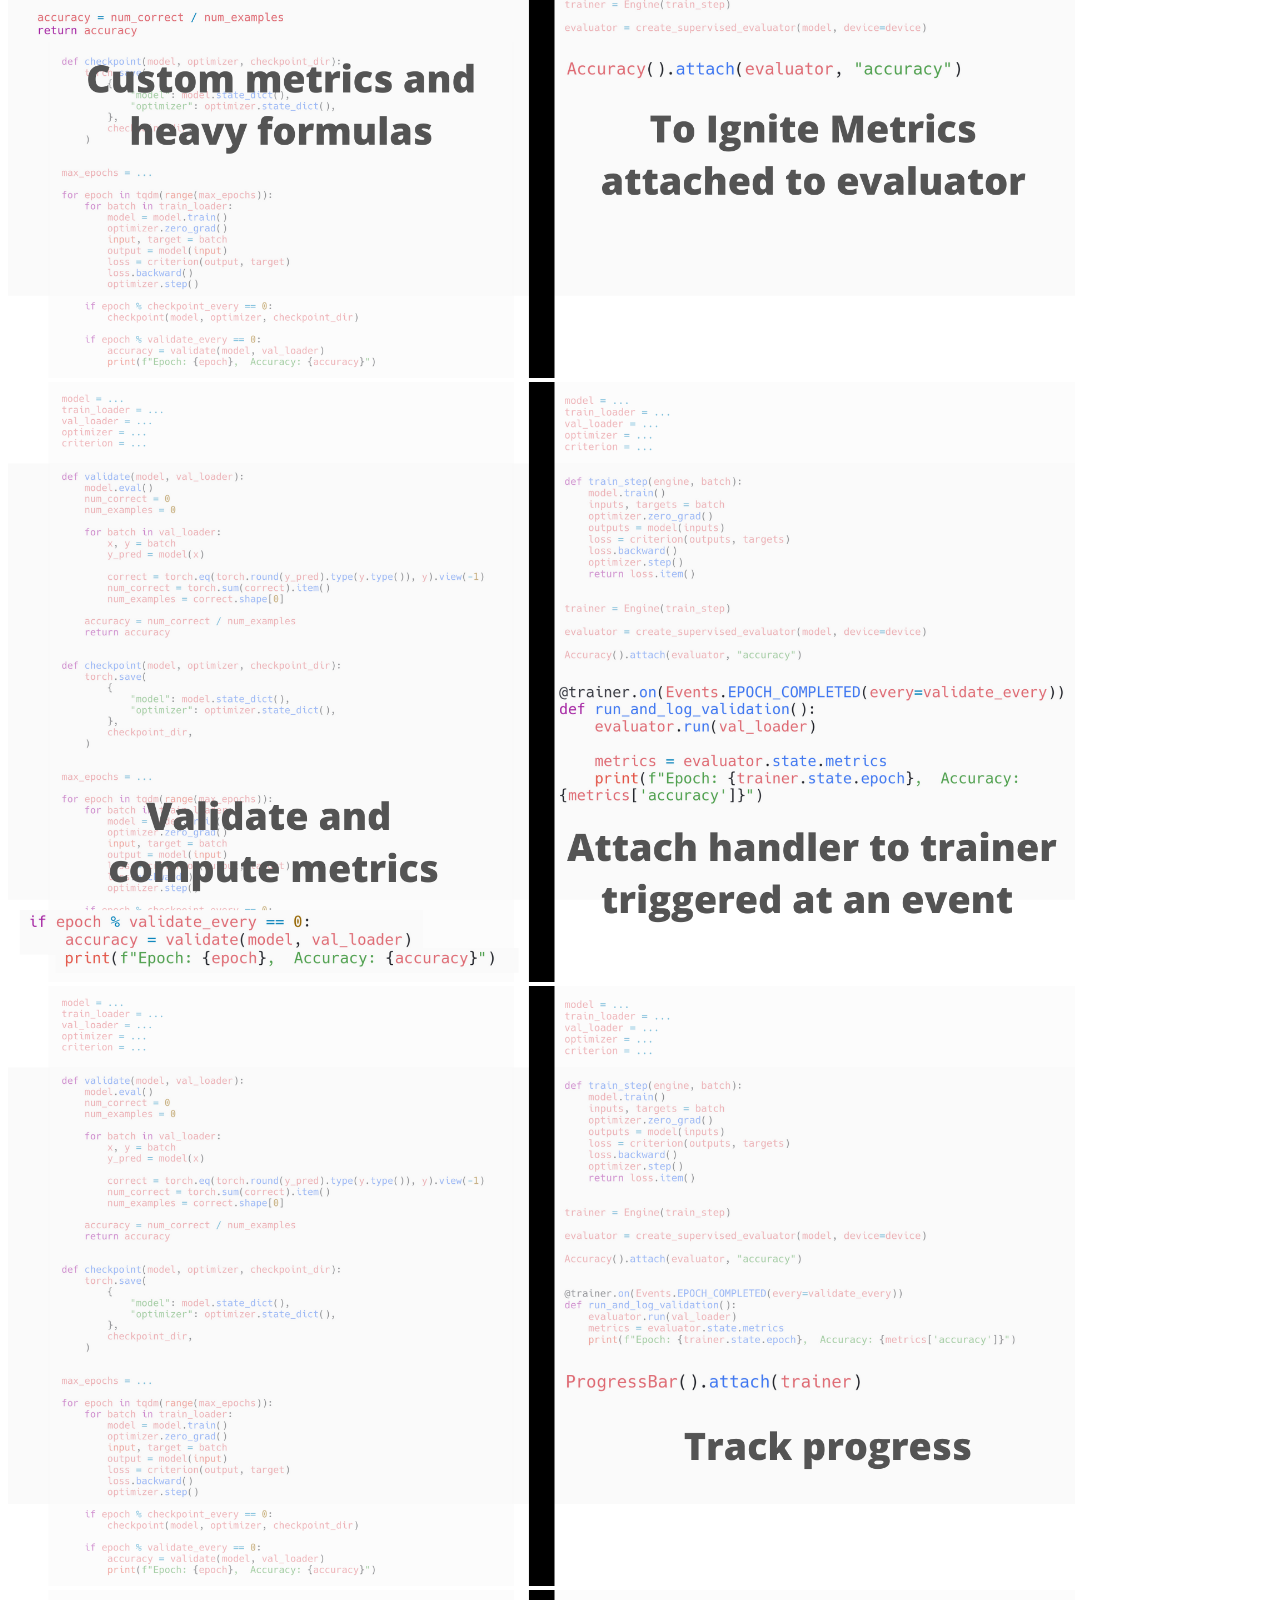
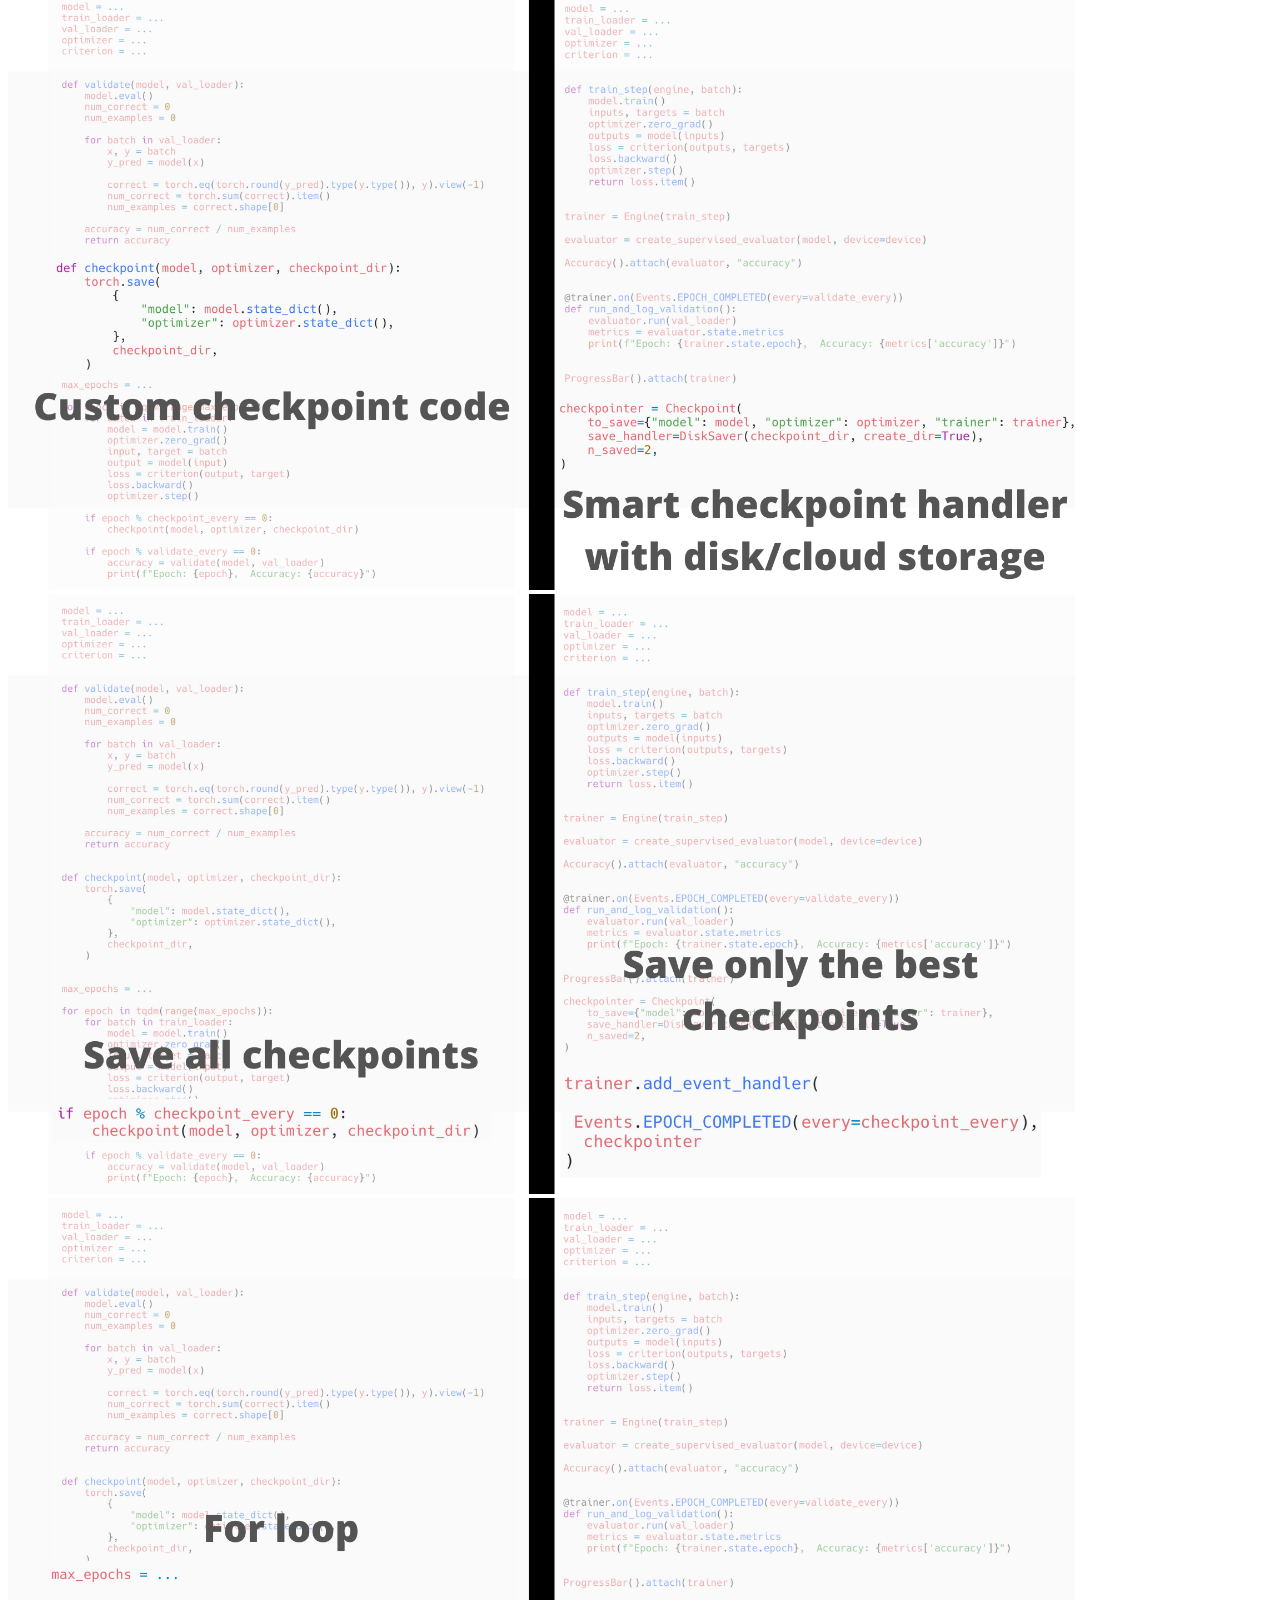
==== commit 83d577a2: "deploy: fc2de3c029a0dc03c2810f4e66d249a3dffb26ef" ====
--- a/index.html
+++ b/index.html
@@ -284,13 +284,13 @@
 Epoch[5], Iter[2300] Loss: 0.01
 Training Results - Epoch[5] Avg accuracy: 0.99 Avg loss: 0.02
 Validation Results - Epoch[5] Avg accuracy: 0.99 Avg loss: 0.03
-</code></pre></section><section><h3 id=complete-code>Complete code</h3><p><a href=https://pytorch-ignite.ai/tutorials/getting-started>https://pytorch-ignite.ai/tutorials/getting-started</a></p></section><section><h3 id=pytorch-ignite-code-generator>PyTorch-Ignite Code-Generator</h3><p>Web App aimed at generating training scripts promoting PyTorch-Ignite best practices.</p><p><a href=https://code-generator.pytorch-ignite.ai/>https://code-generator.pytorch-ignite.ai/</a></p><img src=https://raw.githubusercontent.com/pytorch-ignite/code-generator/main/src/assets/code-generator-demo-1080p.gif></section></section><section><section data-shortcode-section><h1 id=-convert-pytorch-to-ignite->🔥 Convert PyTorch to Ignite ❤️‍🔥</h1><p>How to translate pure PyTorch code to PyTorch+Ignite</p></section><section><img height=600 src=images/1.png></section><section><img height=600 src=images/2.png></section><section><img height=600 src=images/3.png></section><section><img height=600 src=images/4.png></section><section><img height=600 src=images/5.png></section><section><img height=600 src=images/6.png></section><section><img height=600 src=images/7.png></section><section><img height=600 src=images/8.png></section><section><img height=600 src=images/9.png></section><section><img height=600 src=images/10.png></section></section><section><section data-shortcode-section><h1 id=about-pytorch-ignite-project>About &ldquo;PyTorch-Ignite&rdquo; project</h1><p>Community-driven open source and <em>NumFOCUS Affiliated</em> Project</p><p>maintained by volunteers in the PyTorch community:</p><pre><code>@vfdev-5, @ydcjeff, @KickItLikeShika, @sdesrozis, @alykhantejani, @anmolsjoshi,
+</code></pre></section><section><h3 id=complete-code>Complete code</h3><p><a href=https://pytorch-ignite.ai/tutorials/getting-started>https://pytorch-ignite.ai/tutorials/getting-started</a></p></section><section><h3 id=pytorch-ignite-code-generator>PyTorch-Ignite Code-Generator</h3><img height=300 src=https://raw.githubusercontent.com/pytorch-ignite/code-generator/main/src/assets/code-generator-demo-1080p.gif><div style=font-size:20px><p><a href=https://code-generator.pytorch-ignite.ai/>https://code-generator.pytorch-ignite.ai/</a></p><ul><li><p><strong>What is Code-Generator?</strong>: web app to quickly produce quick-start python code for common training tasks in deep learning.</p></li><li><p><strong>Why to use Code-Generator?</strong>: start working on a task without rewriting everything from scratch.</p></li></ul></div></section></section><section><section data-shortcode-section><h1 id=-convert-pytorch-to-ignite->🔥 Convert PyTorch to Ignite ❤️‍🔥</h1><p>How to translate pure PyTorch code to PyTorch+Ignite</p></section><section><img height=600 src=images/1.png></section><section><img height=600 src=images/2.png></section><section><img height=600 src=images/3.png></section><section><img height=600 src=images/4.png></section><section><img height=600 src=images/5.png></section><section><img height=600 src=images/6.png></section><section><img height=600 src=images/7.png></section><section><img height=600 src=images/8.png></section><section><img height=600 src=images/9.png></section><section><img height=600 src=images/10.png></section></section><section><section data-shortcode-section><h1 id=about-pytorch-ignite-project>About &ldquo;PyTorch-Ignite&rdquo; project</h1><p>Community-driven open source and <em>NumFOCUS Affiliated</em> Project</p><p>maintained by volunteers in the PyTorch community:</p><pre><code>@vfdev-5, @ydcjeff, @KickItLikeShika, @sdesrozis, @alykhantejani, @anmolsjoshi,
 @trsvchn, @Moh-Yakoub, ..., @fco-dv, @gucifer, @Priyansi, ...
 </code></pre><p><img src=https://a.slack-edge.com/production-standard-emoji-assets/13.0/apple-medium/1f389@2x.png alt=o1>
 <img src=https://a.slack-edge.com/production-standard-emoji-assets/13.0/apple-medium/1f44f@2x.png alt=o2>
 <img src=https://a.slack-edge.com/production-standard-emoji-assets/13.0/apple-medium/1f64f@2x.png alt=o3></p><p>With the support of:</p><img width=200 src=https://numfocus.org/wp-content/uploads/2017/07/NumFocus_LRG.png>
 <img width=200 src=https://raw.githubusercontent.com/Quansight-Labs/quansight-labs-site/master/files/images/QuansightLabs_logo_V2.png>
-<img width=200 src=https://pytorch-ignite.ai/images/logos/ifpen.jpg></section><section><h1 id=projects-using-pytorch-ignite>Projects using PyTorch-Ignite</h1><ul><li>Research Papers</li><li>Blog articles, tutorials, books</li><li>Toolkits<ul><li><a href=https://monai.io/>Project MONAI</a>, <a href=https://nussl.github.io/docs/>Nussl</a>, &mldr;</li></ul></li></ul><p>More details here: <a href=https://pytorch-ignite.ai/ecosystem/>https://pytorch-ignite.ai/ecosystem/</a></p></section><section><h1 id=community-engagement>Community Engagement</h1><div style=font-size:24px><ul><li><p>Google Summer of Code 2021</p><ul><li>Mentored two great students (<em>Ahmed</em> and <em>Arpan</em>)</li></ul></li><li><p>Google Season of Docs 2021</p><ul><li>Working with great tech writer (<em>Priyansi</em>)</li></ul></li><li><p>Hacktoberfest 2020 and coming up 2021</p></li><li><p>PyData Global Mentored Sprint 2020</p></li><li><p>Our new website development (thanks to <em>Jeff Yang</em>!)</p></li><li><p>PyTorch-Ignite Code-Generator project</p></li></ul><p><em>Stay tuned for upcoming events &mldr;</em></p><img width=50 src=https://summerofcode.withgoogle.com/static/img/summer-of-code-logo.svg>
+<img width=200 src=https://pytorch-ignite.ai/images/logos/ifpen.jpg></section><section><h1 id=projects-using-pytorch-ignite>Projects using PyTorch-Ignite</h1><ul><li>Research Papers</li><li>Blog articles, tutorials, books</li><li>Toolkits<ul><li><a href=https://monai.io/>Project MONAI</a>, <a href=https://nussl.github.io/docs/>Nussl</a>, &mldr;</li></ul></li></ul><p>More details here: <a href=https://pytorch-ignite.ai/ecosystem/>https://pytorch-ignite.ai/ecosystem/</a></p></section><section><h1 id=community-engagement>Community Engagement</h1><div style=font-size:24px><ul><li><p>Google Summer of Code 2021</p><ul><li>Mentored two great students (<em>Ahmed</em> and <em>Arpan</em>)</li></ul></li><li><p>Google Season of Docs 2021</p><ul><li>Working with great tech writer (<em>Priyansi</em>)</li></ul></li><li><p>Hacktoberfest 2020 and coming up 2021</p></li><li><p>PyData Global Mentored Sprint 2020</p></li><li><p>Our <a href=https://pytorch-ignite.ai>new website</a> development (thanks to <em>Jeff Yang</em>!)</p></li><li><p><a href=https://code-generator.pytorch-ignite.ai>PyTorch-Ignite Code-Generator project</a></p></li></ul><p><em>Stay tuned for upcoming events &mldr;</em></p><img width=50 src=https://summerofcode.withgoogle.com/static/img/summer-of-code-logo.svg>
 <img width=50 src=https://developers.google.com/season-of-docs/images/SeasonofDocs_Icon_Grey_300ppi_trimmed_480.png>
 <img width=50 src=https://hacktoberfestswaglist.com/img/Hacktoberfest_20.jpg>
 <img width=150 src=https://pydata.org/global2021/wp-content/uploads/2021/06/logo.png></div></section><section><h1 id=join-the-pytorch-ignite-community>Join the PyTorch-Ignite Community</h1><p>We are looking for motivated contributors to help out with the project.</p><p><img src=https://a.slack-edge.com/production-standard-emoji-assets/13.0/apple-small/1f3c5@2x.png alt=o1>
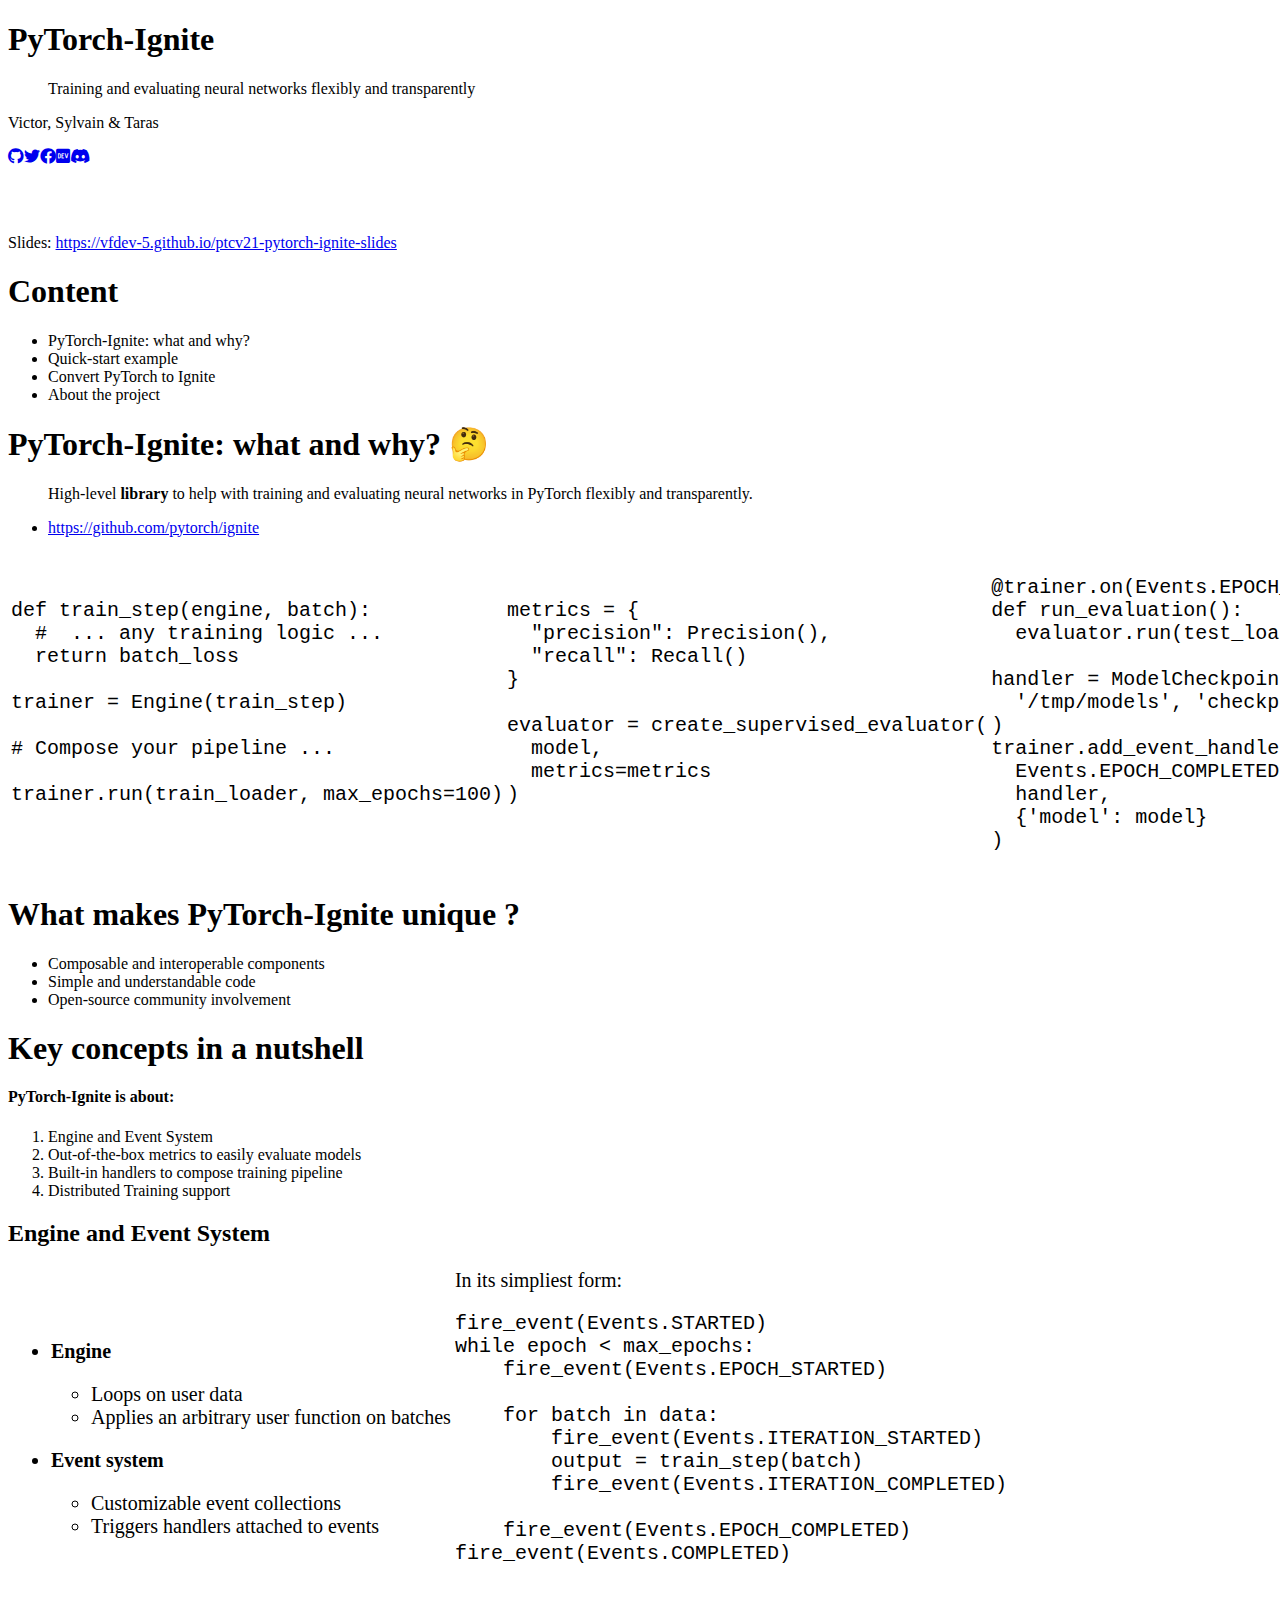
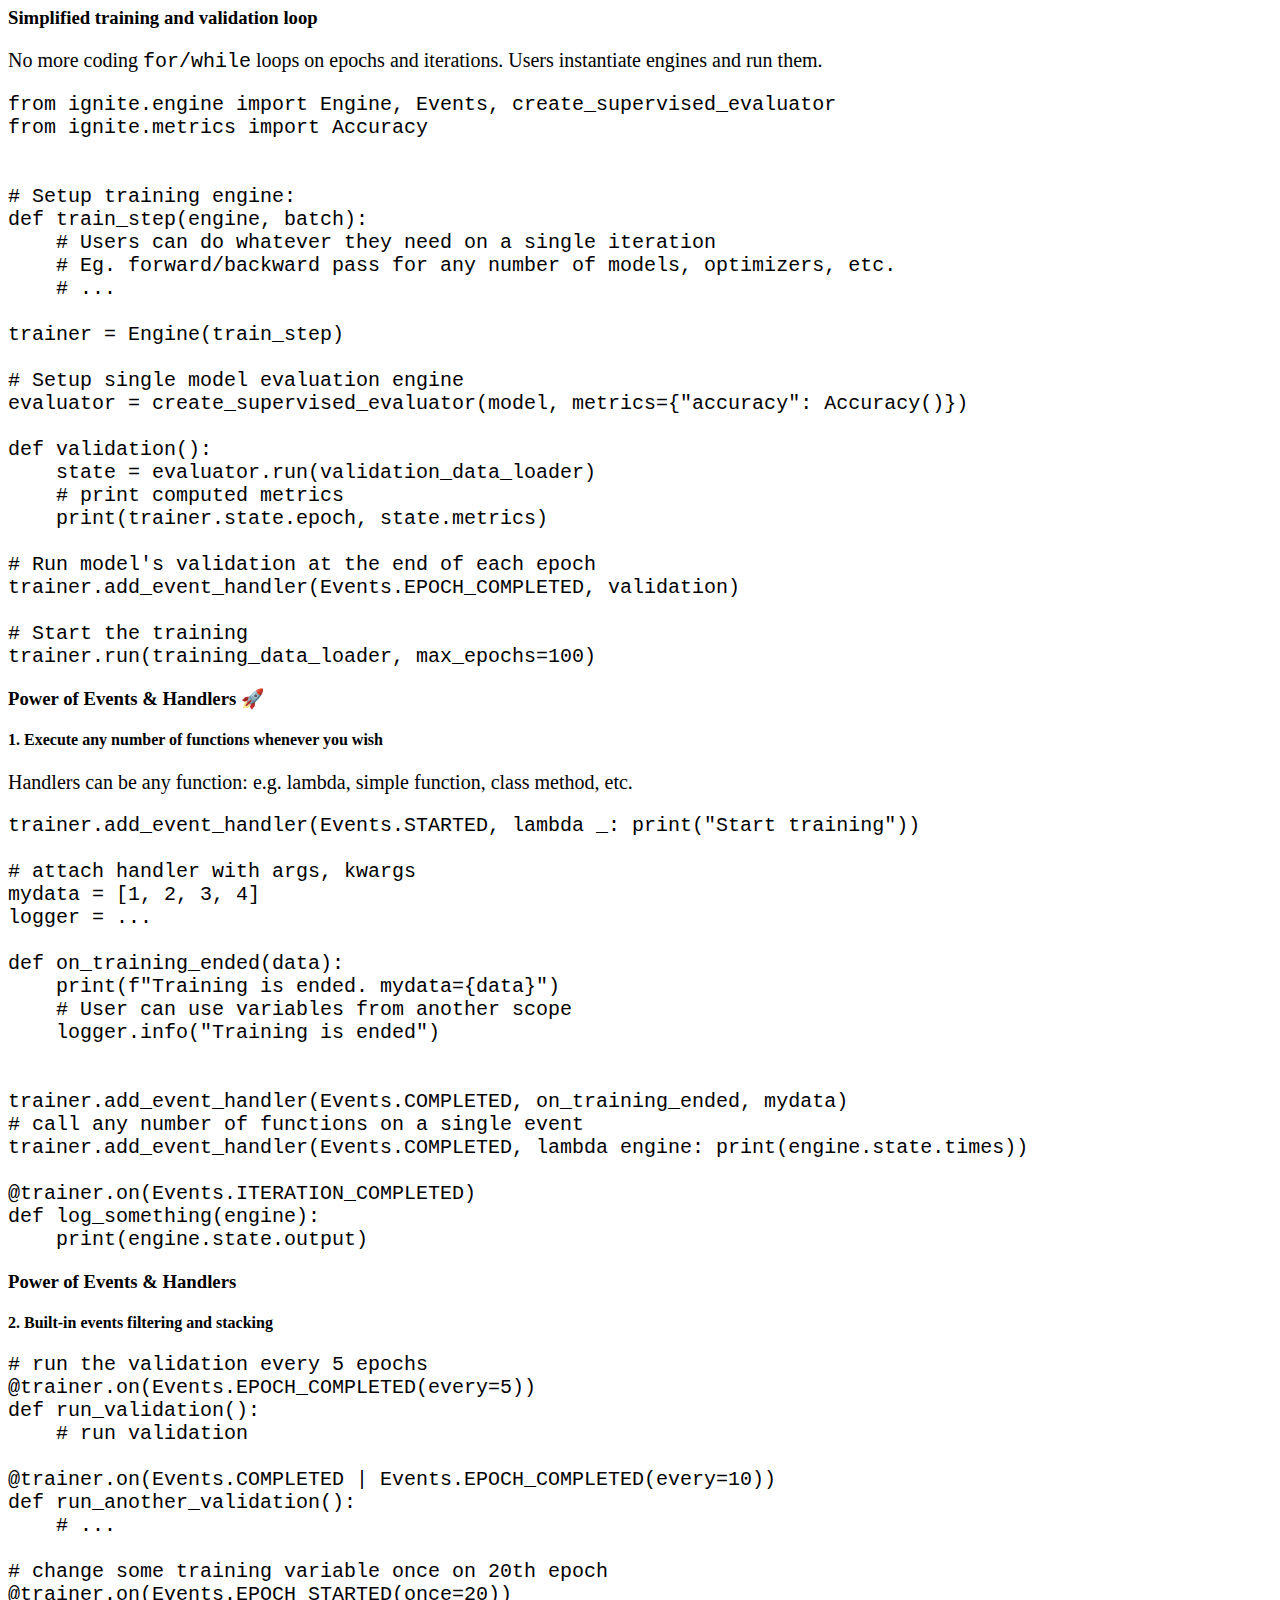
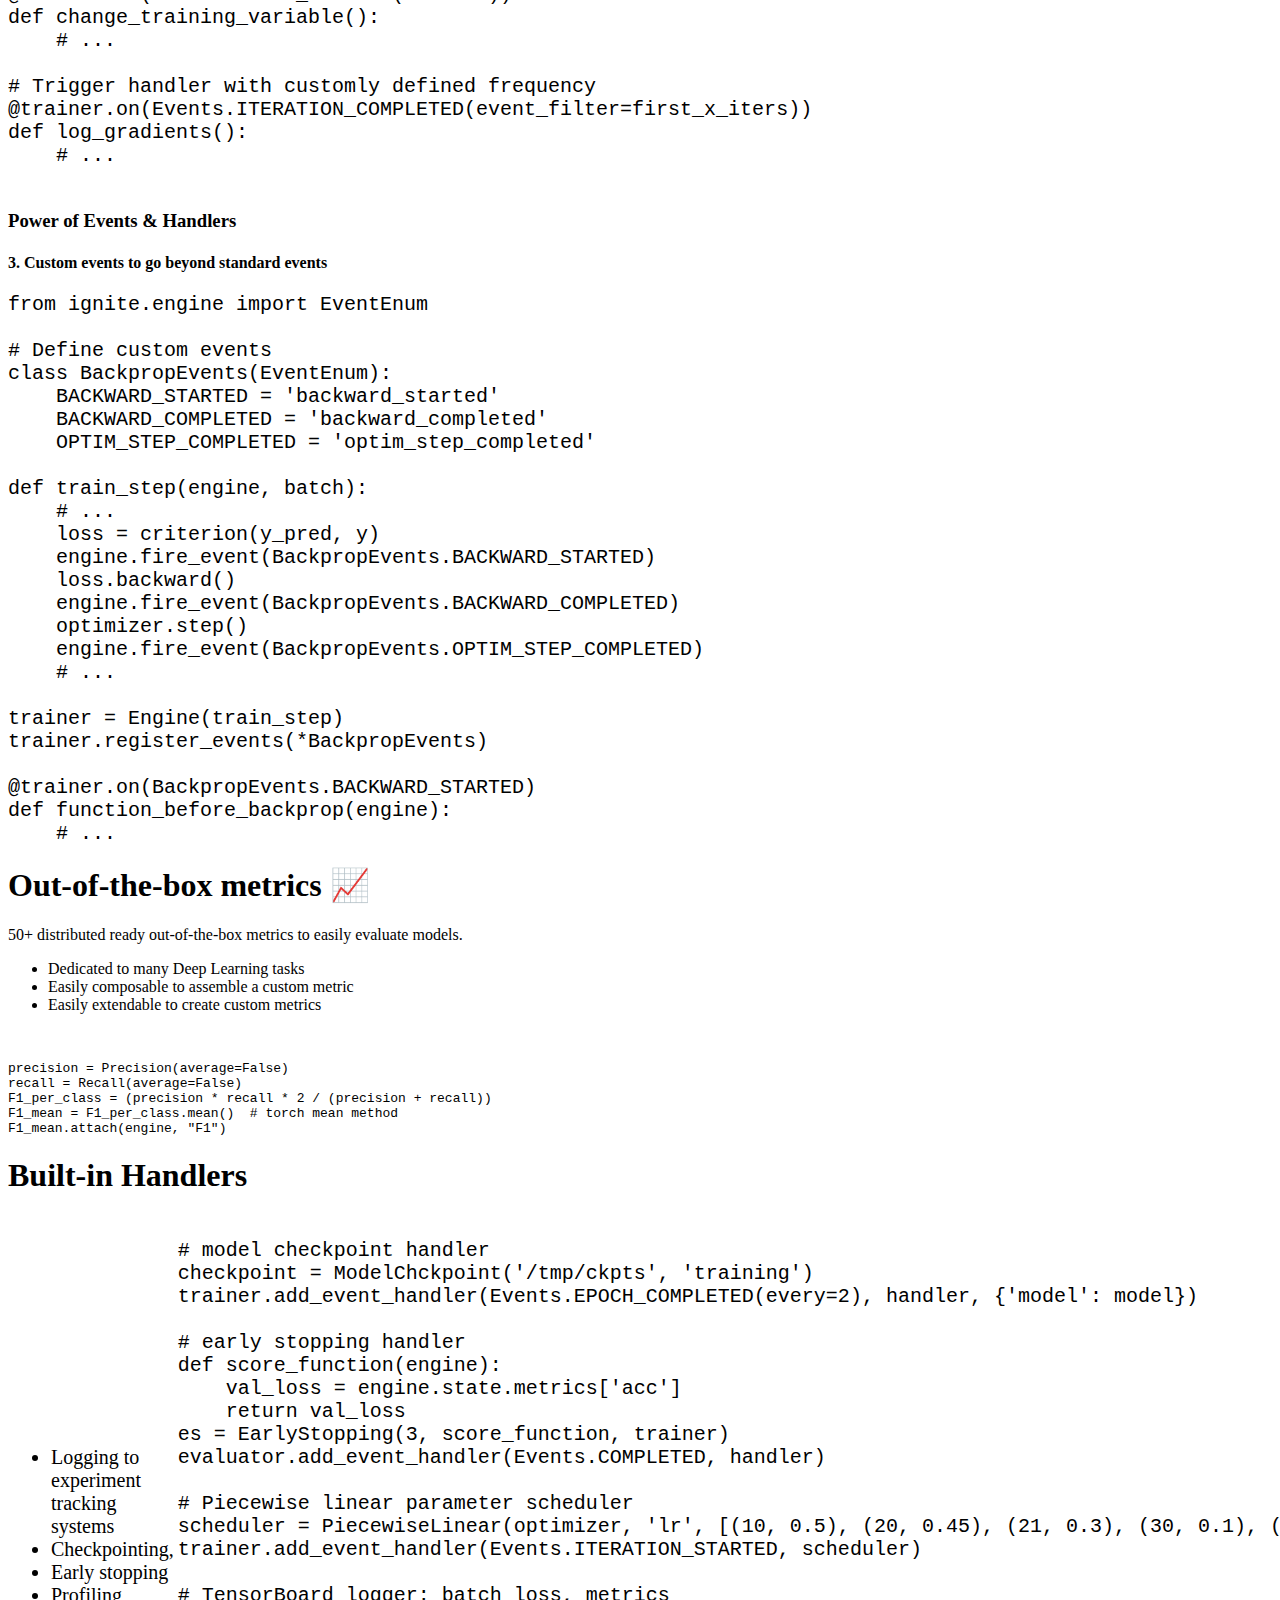
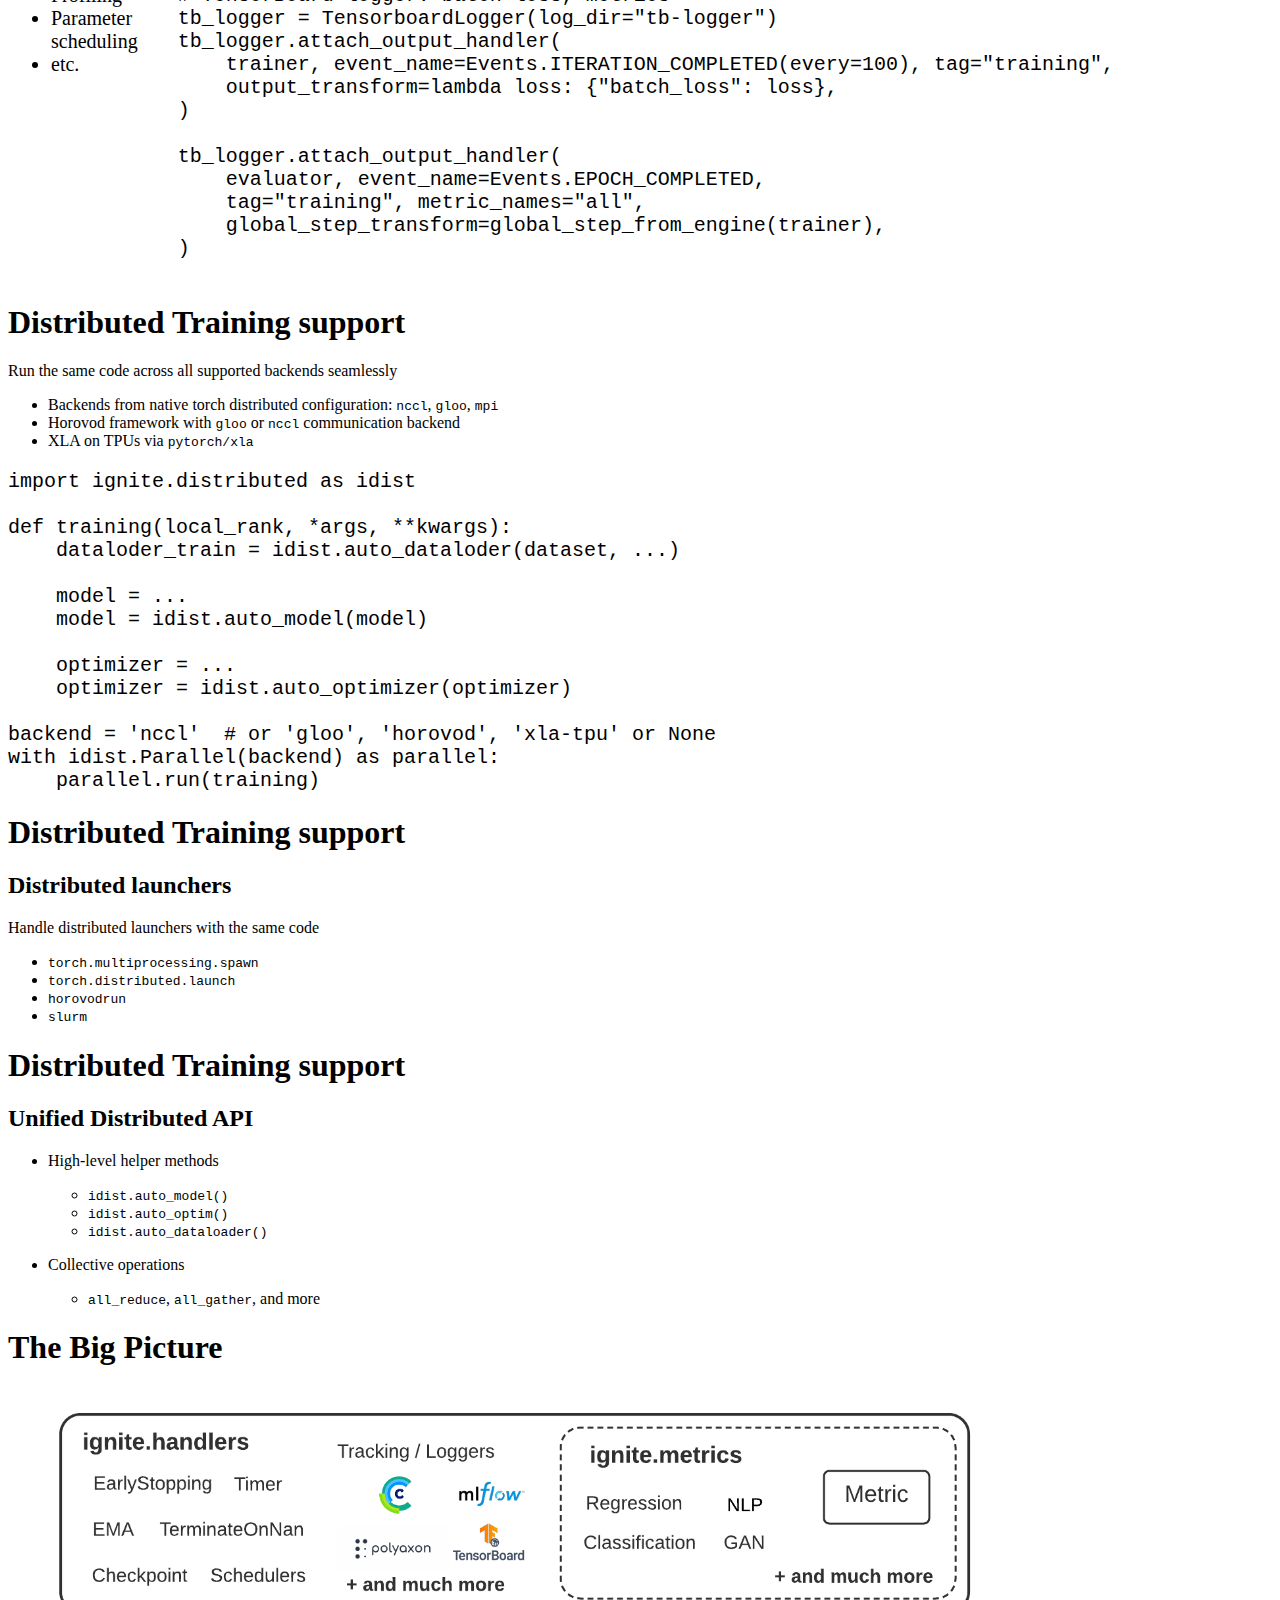
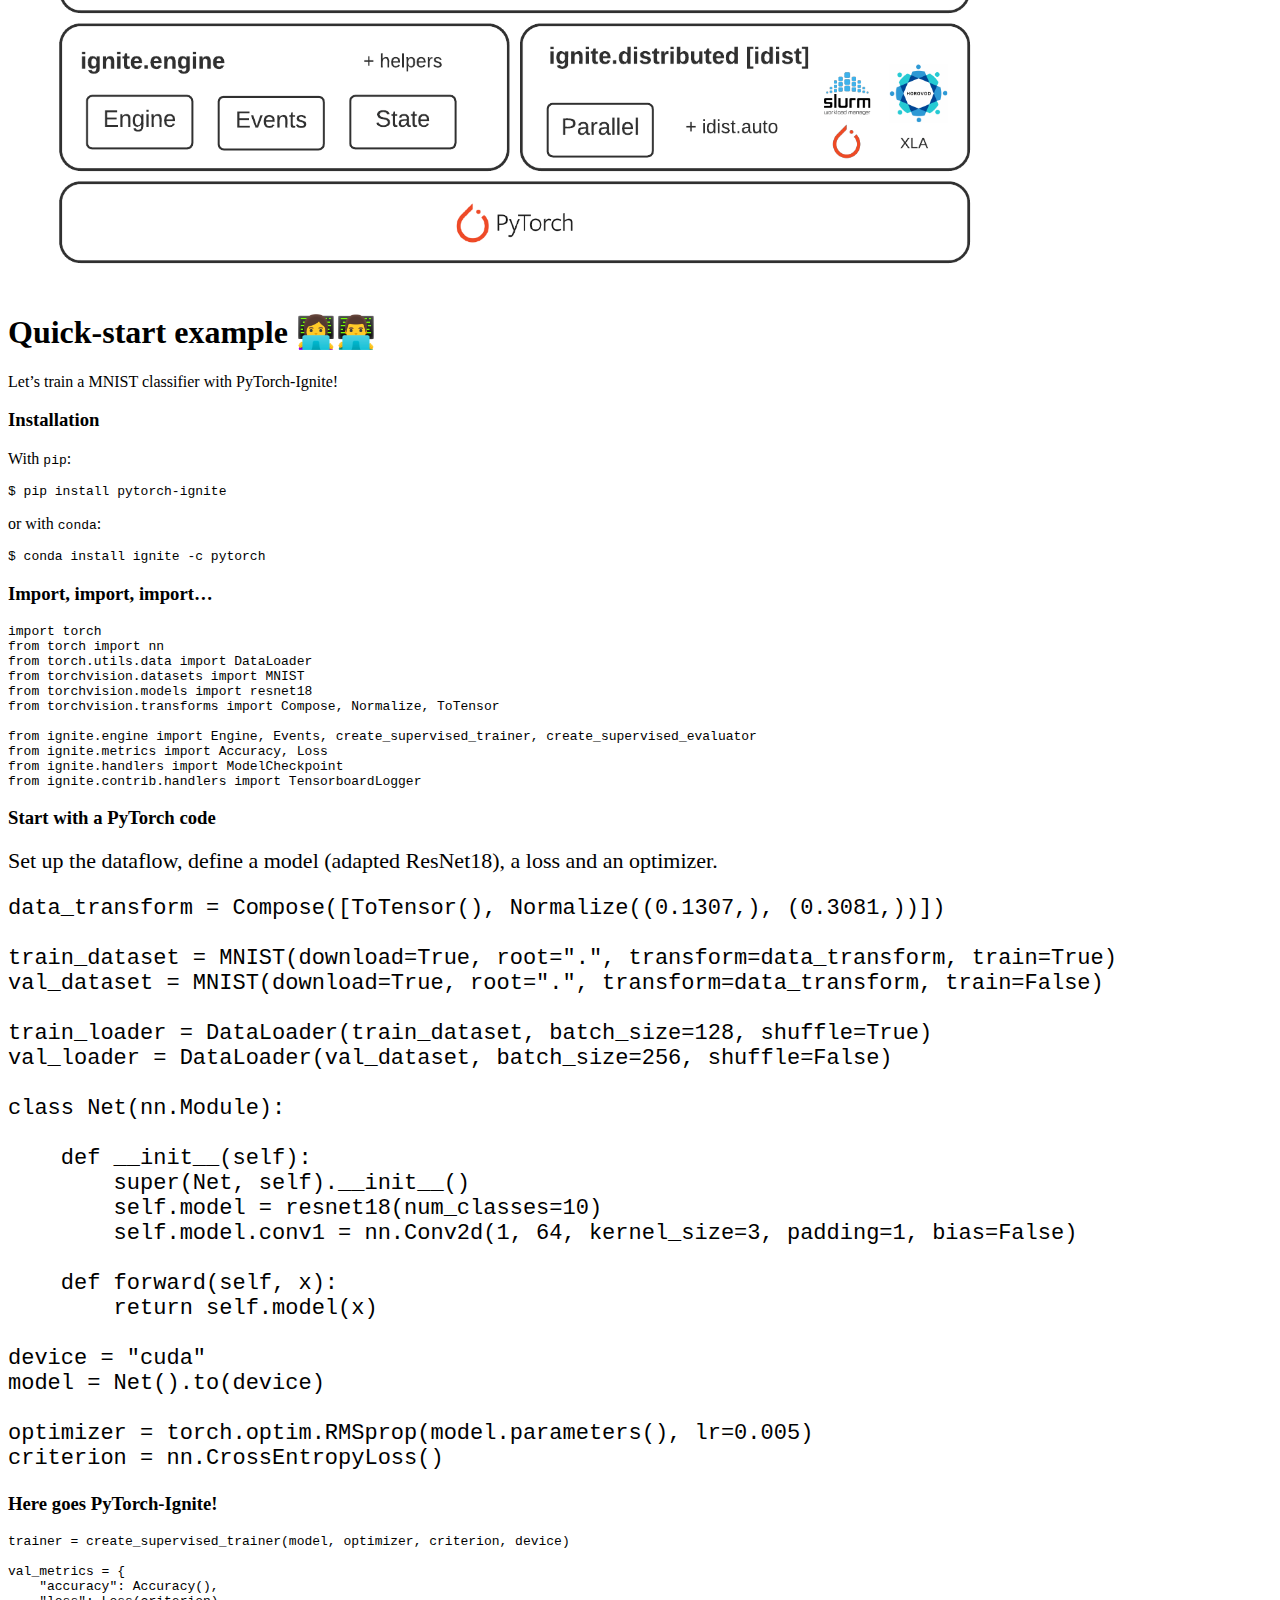
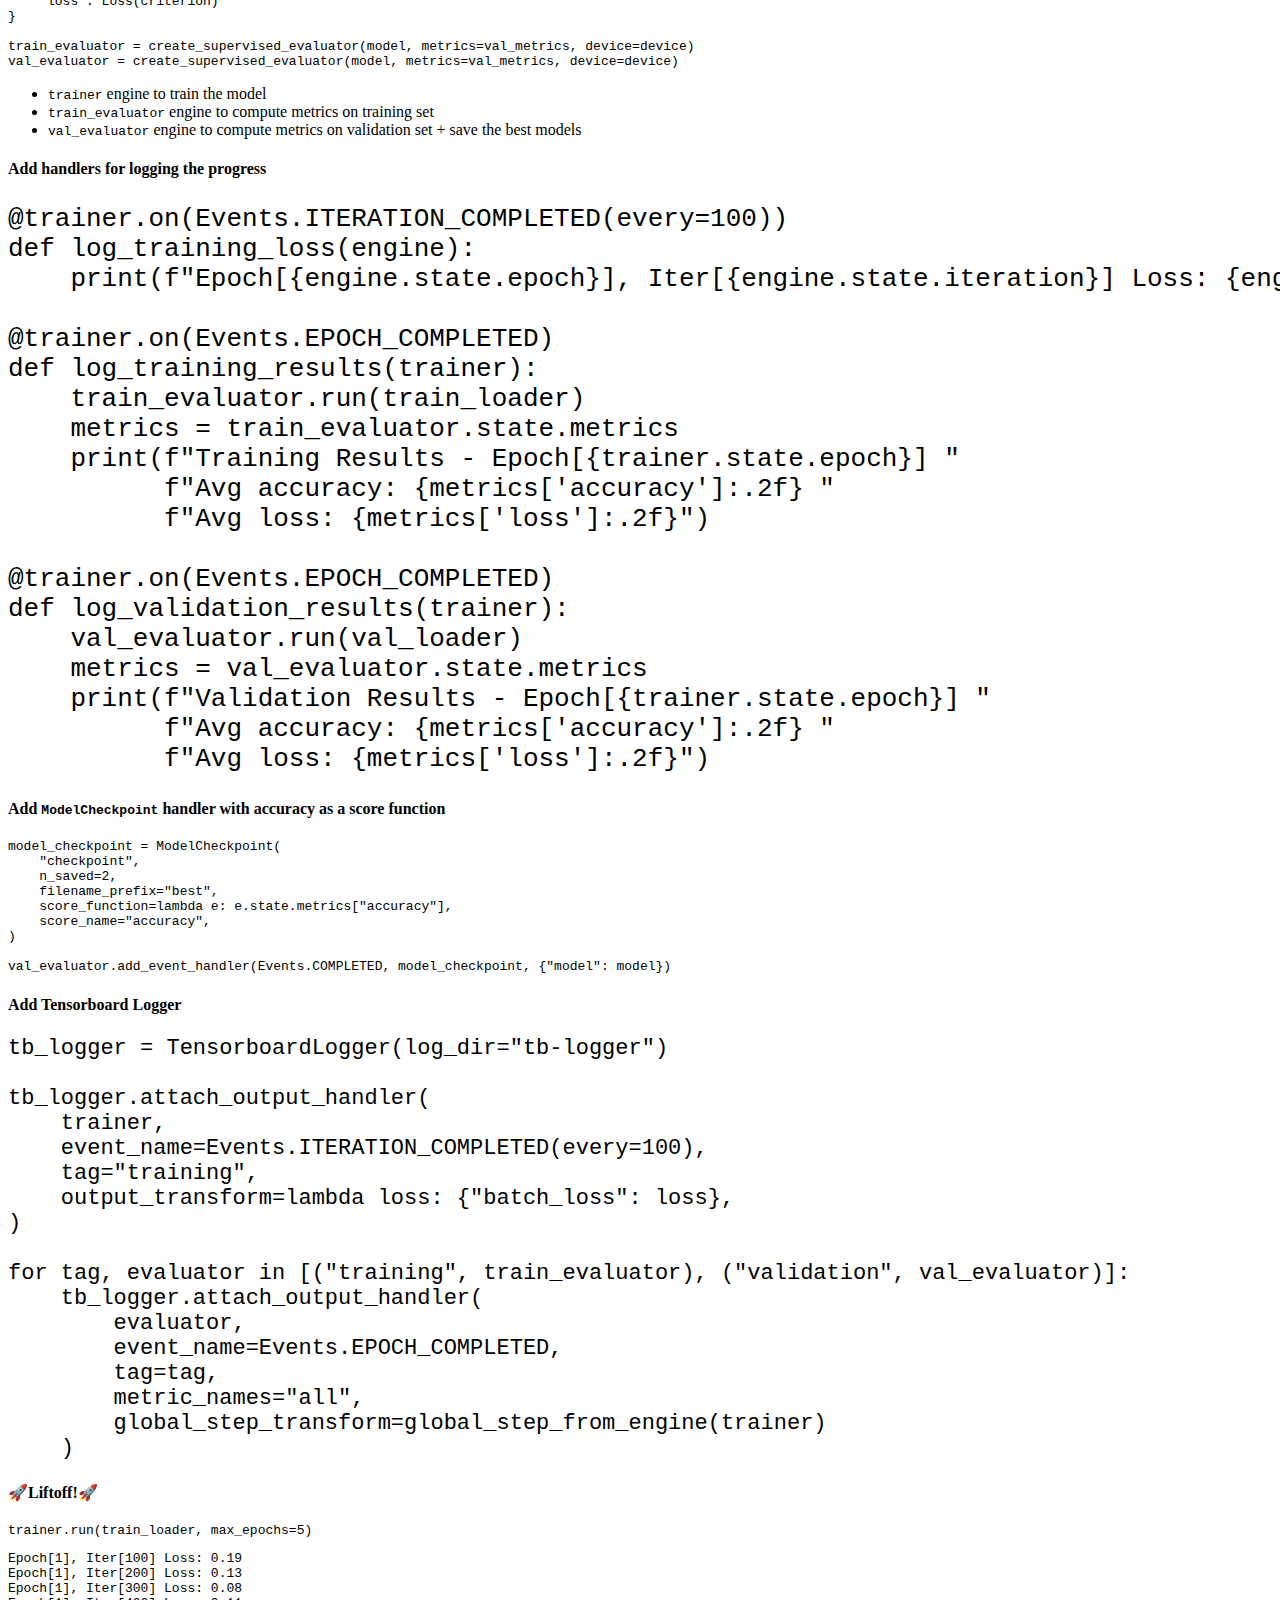
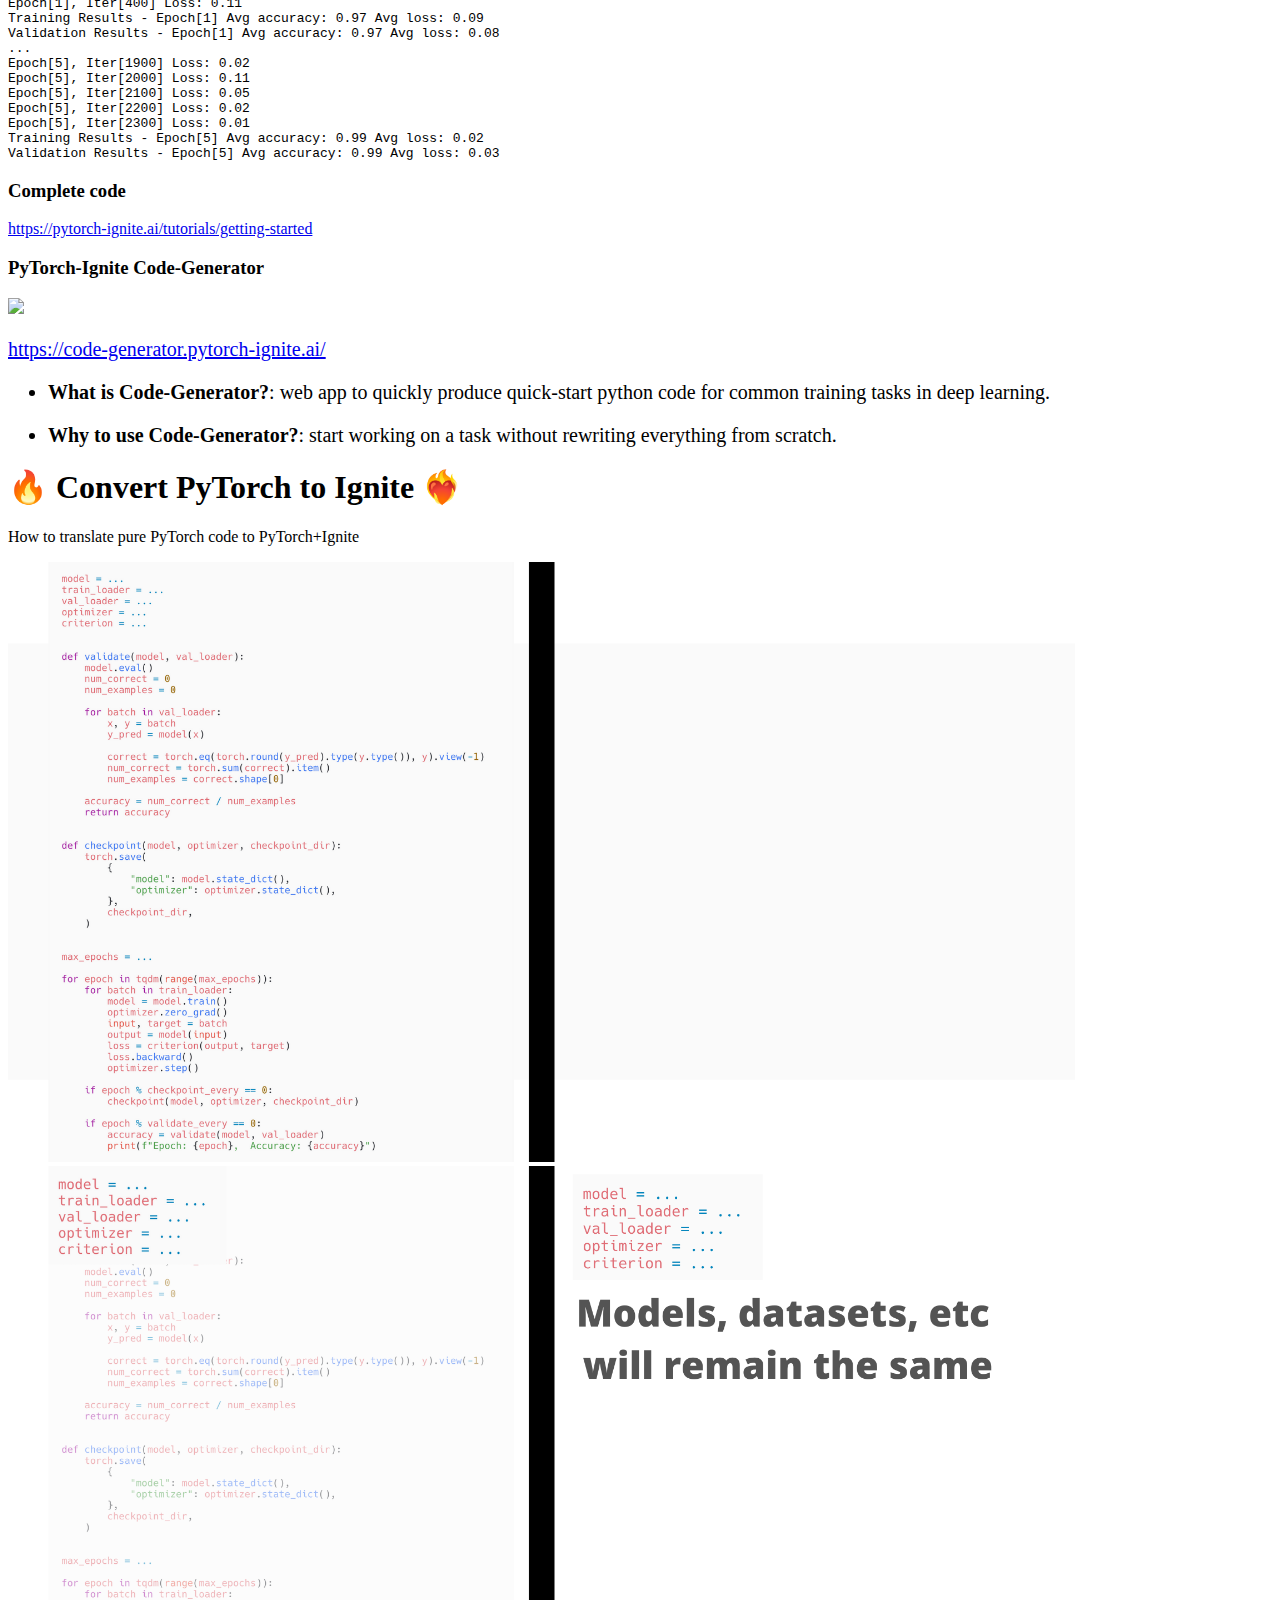
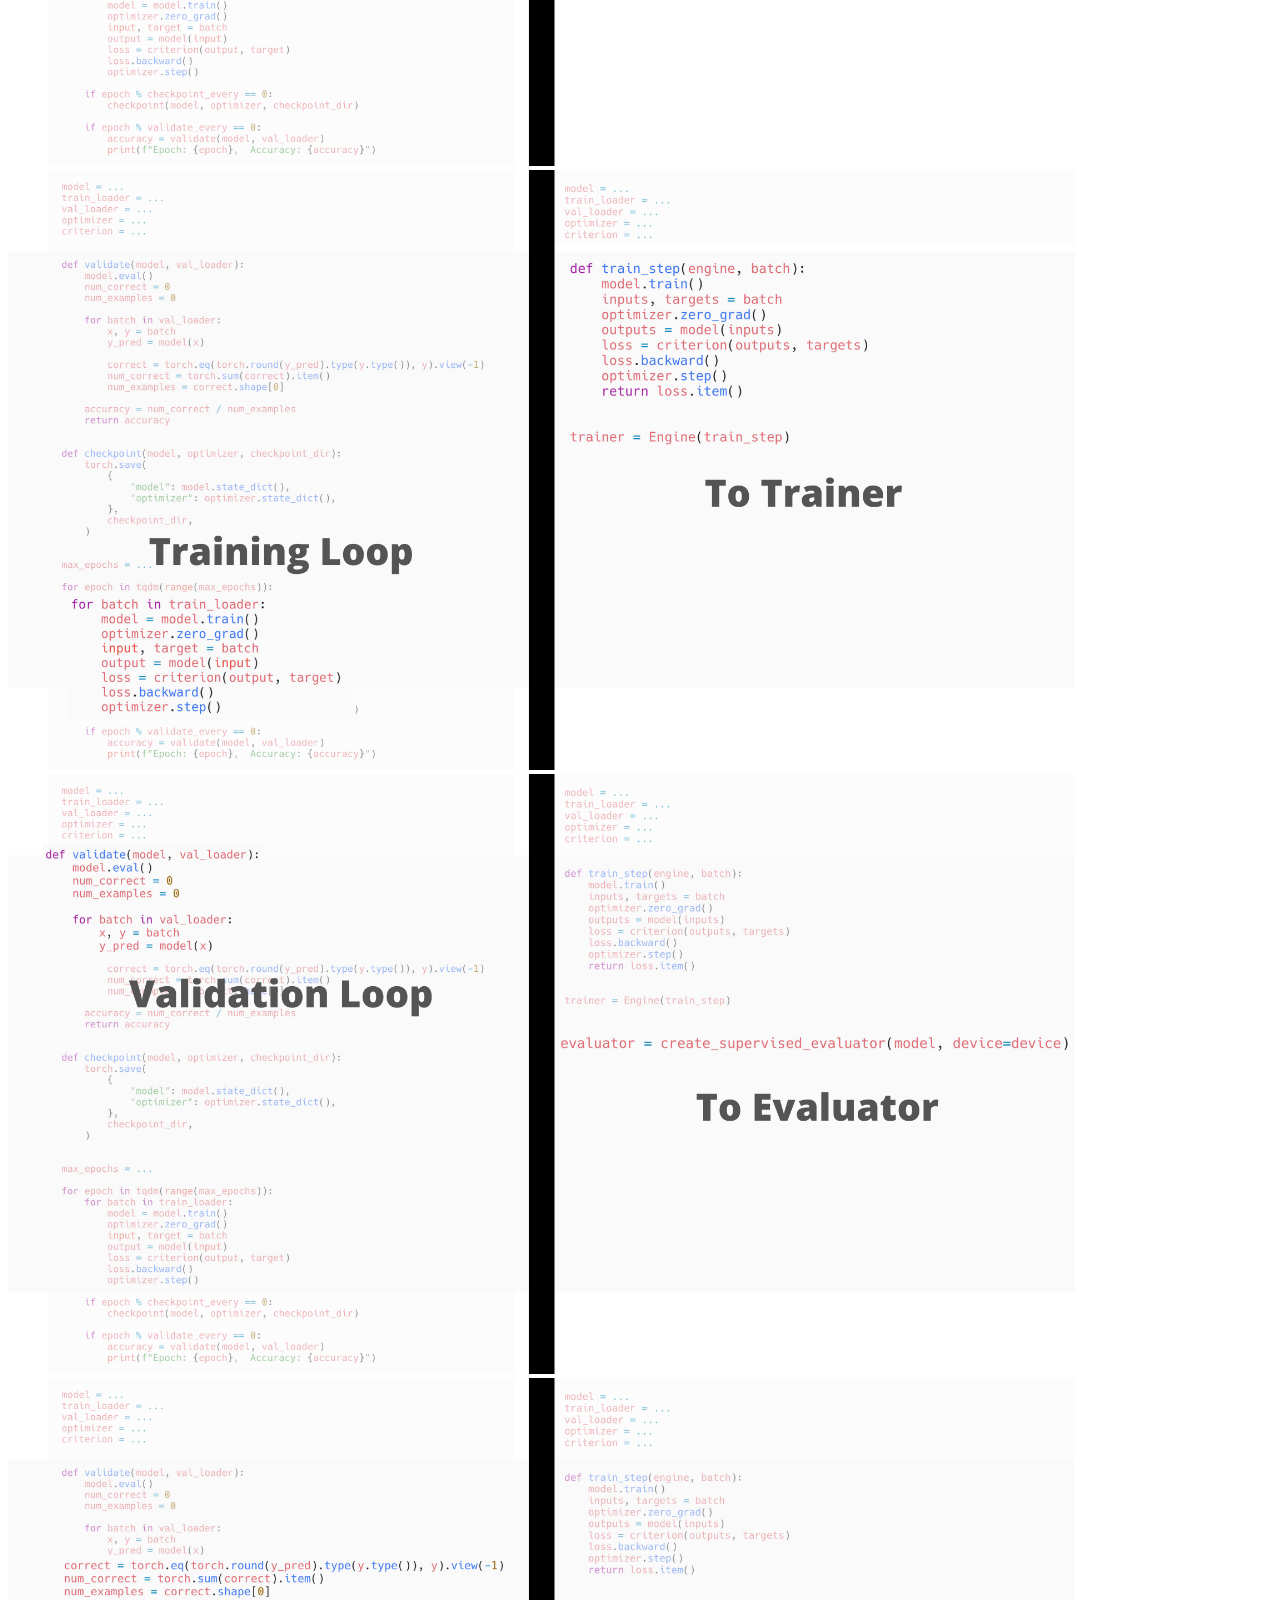
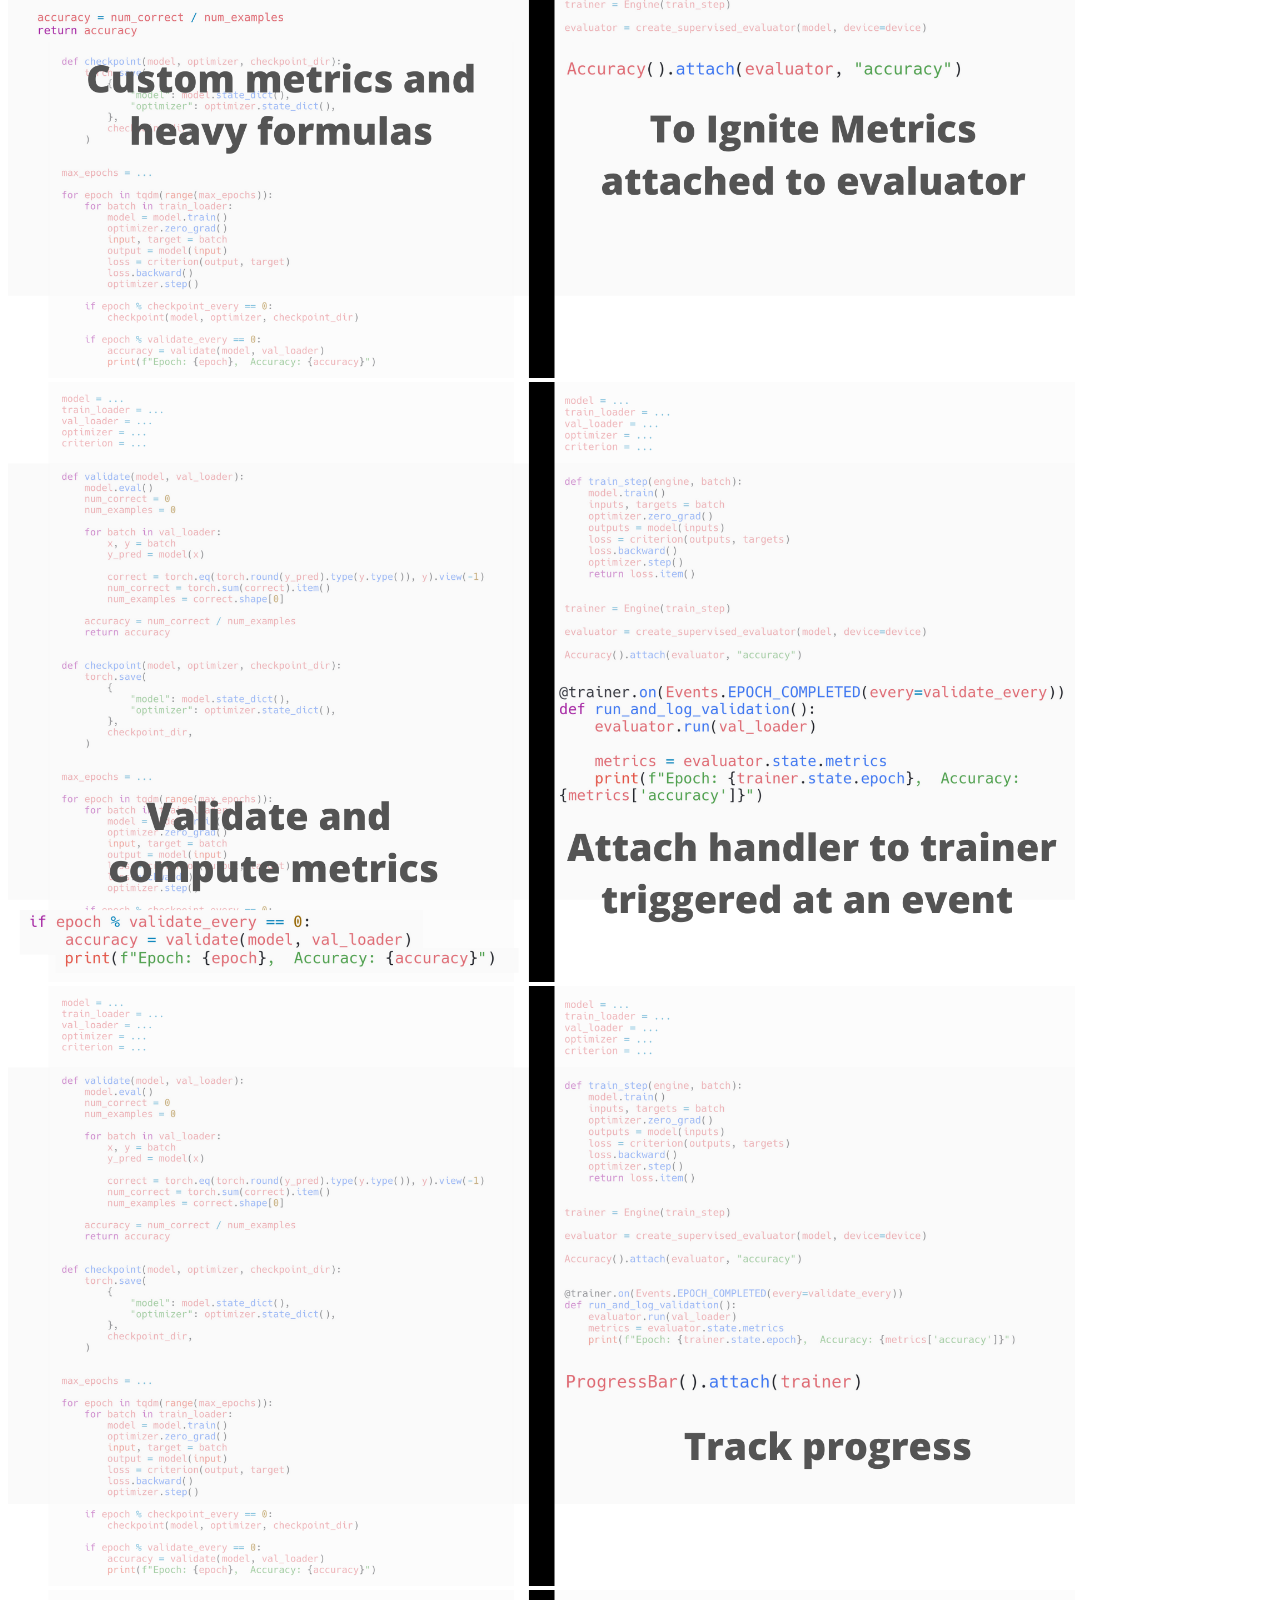
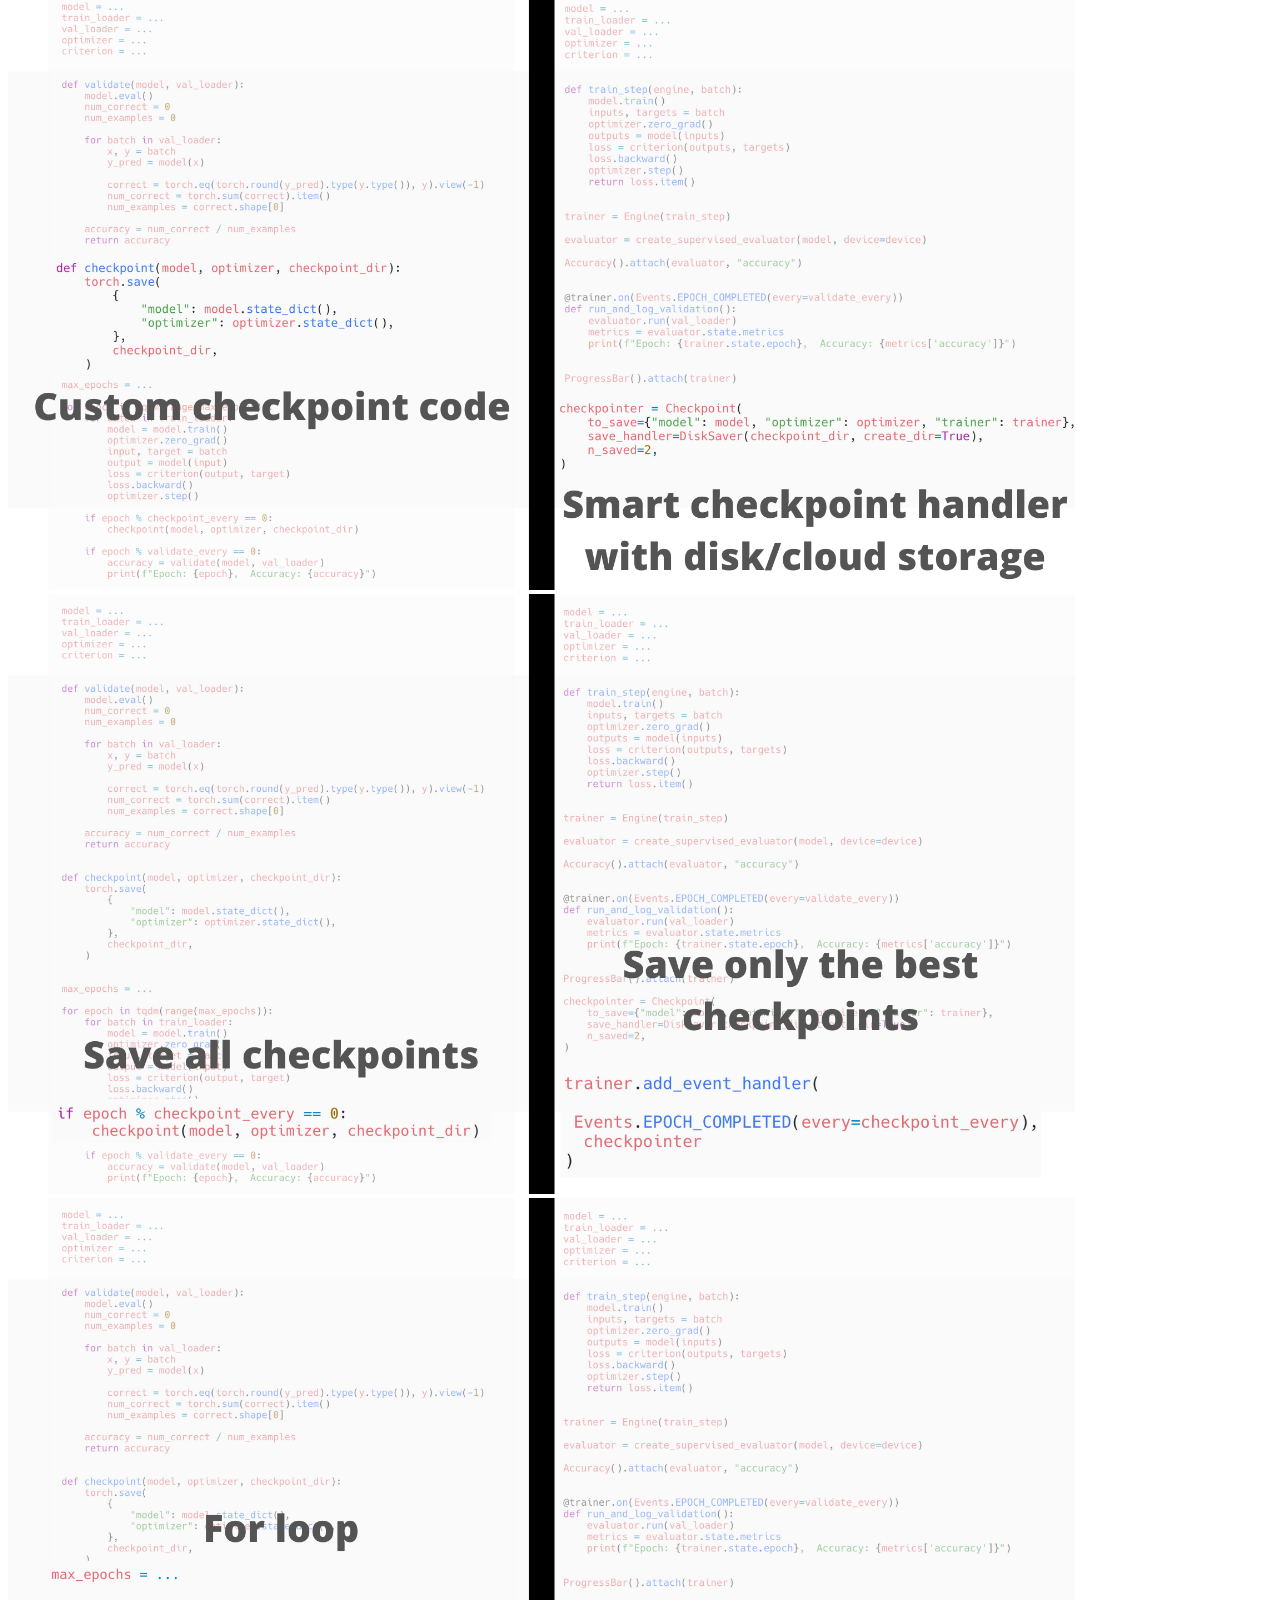
==== commit 0d83bce2: "deploy: f1df620cab41645fa980d2212d3cf34abfb355fd" ====
--- a/index.html
+++ b/index.html
@@ -53,7 +53,7 @@
 # Setup training engine:
 def train_step(engine, batch):
     # Users can do whatever they need on a single iteration
-    # Eg. forward/backward pass for any number of models, optimizers, etc
+    # Eg. forward/backward pass for any number of models, optimizers, etc.
     # ...
 
 trainer = Engine(train_step)
@@ -138,7 +138,7 @@
 F1_per_class = (precision * recall * 2 / (precision + recall))
 F1_mean = F1_per_class.mean()  # torch mean method
 F1_mean.attach(engine, &quot;F1&quot;)
-</code></pre></section><section><h1 id=built-in-handlers>Built-in Handlers</h1><table style=font-size:20px><tr><td><div style=color:transparent>.</div><ul><li>Logging to experiment tracking systems</li><li>Checkpointing,</li><li>Early stopping</li><li>Profiling</li><li>Parameter scheduling</li><li>etc</li></ul></td><td><pre><code class=language-python># model checkpoint handler
+</code></pre></section><section><h1 id=built-in-handlers>Built-in Handlers</h1><table style=font-size:20px><tr><td><div style=color:transparent>.</div><ul><li>Logging to experiment tracking systems</li><li>Checkpointing,</li><li>Early stopping</li><li>Profiling</li><li>Parameter scheduling</li><li>etc.</li></ul></td><td><pre><code class=language-python># model checkpoint handler
 checkpoint = ModelChckpoint('/tmp/ckpts', 'training')
 trainer.add_event_handler(Events.EPOCH_COMPLETED(every=2), handler, {'model': model})
 
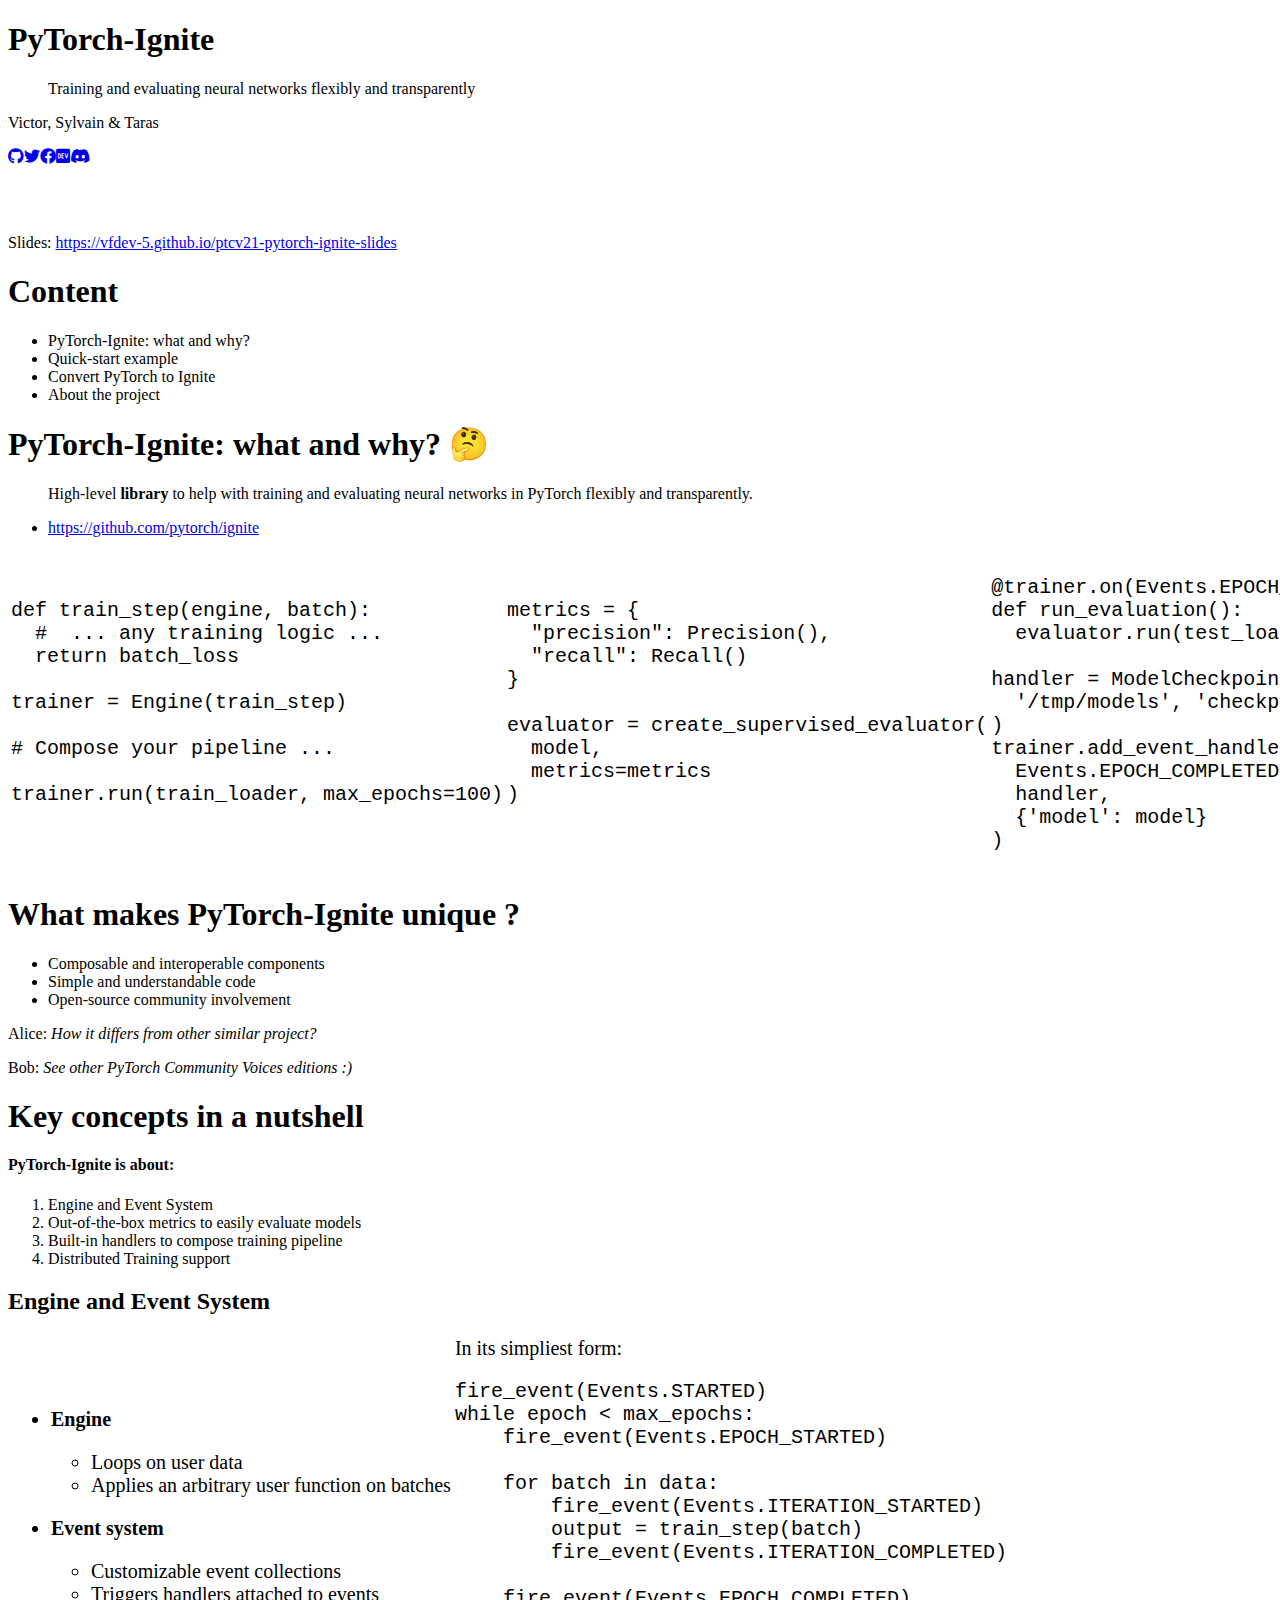
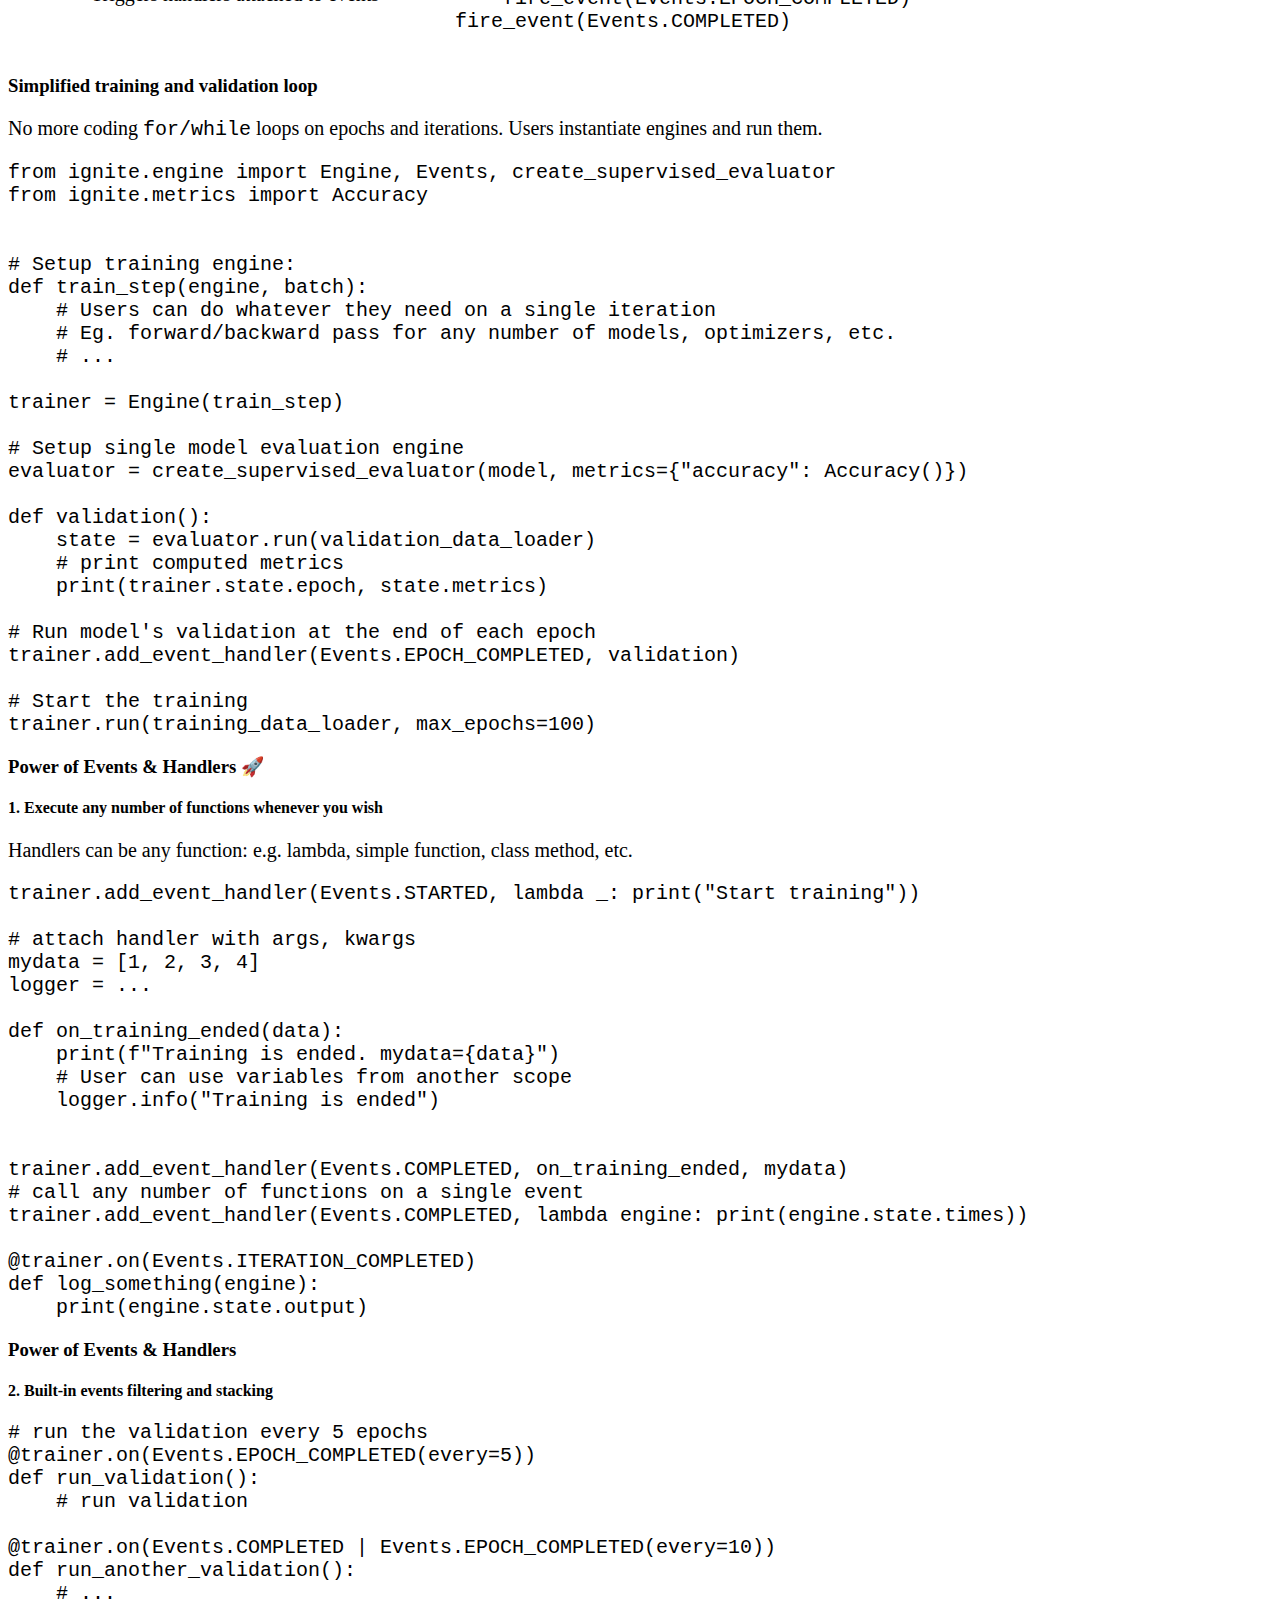
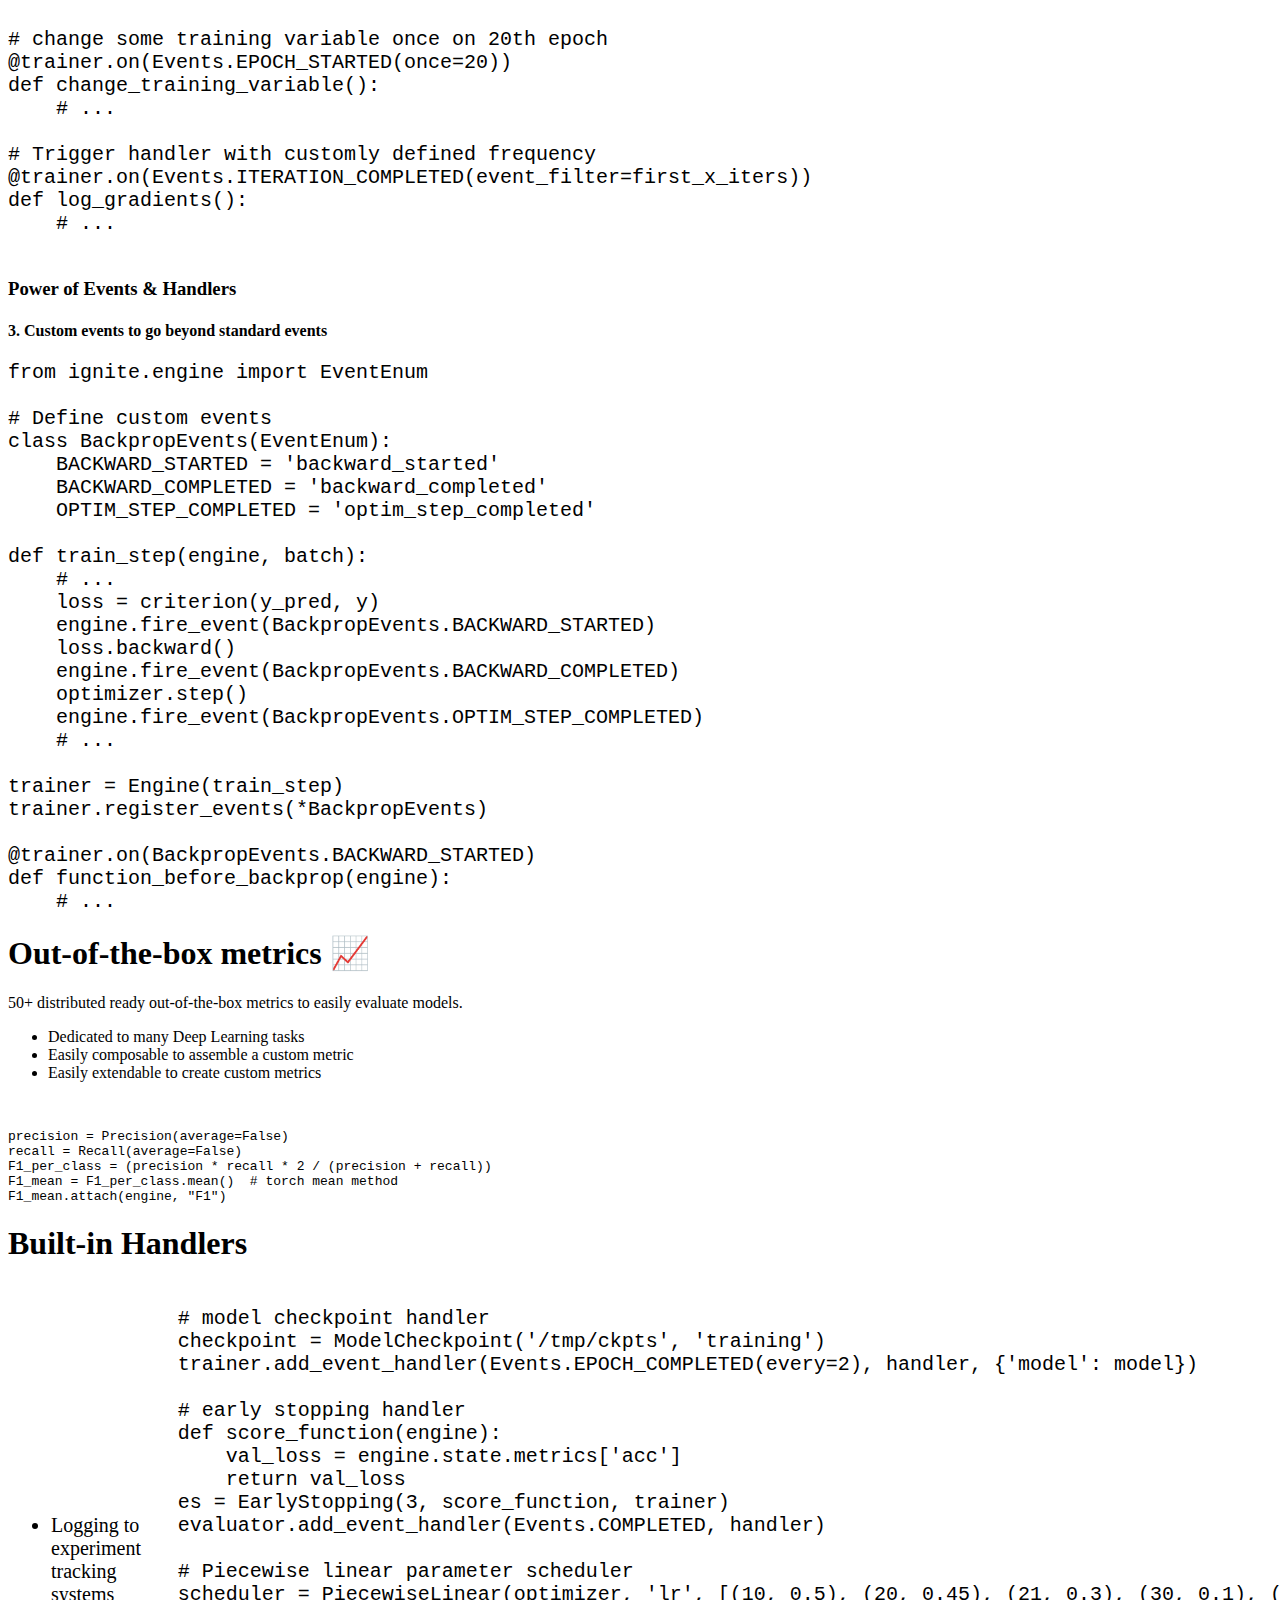
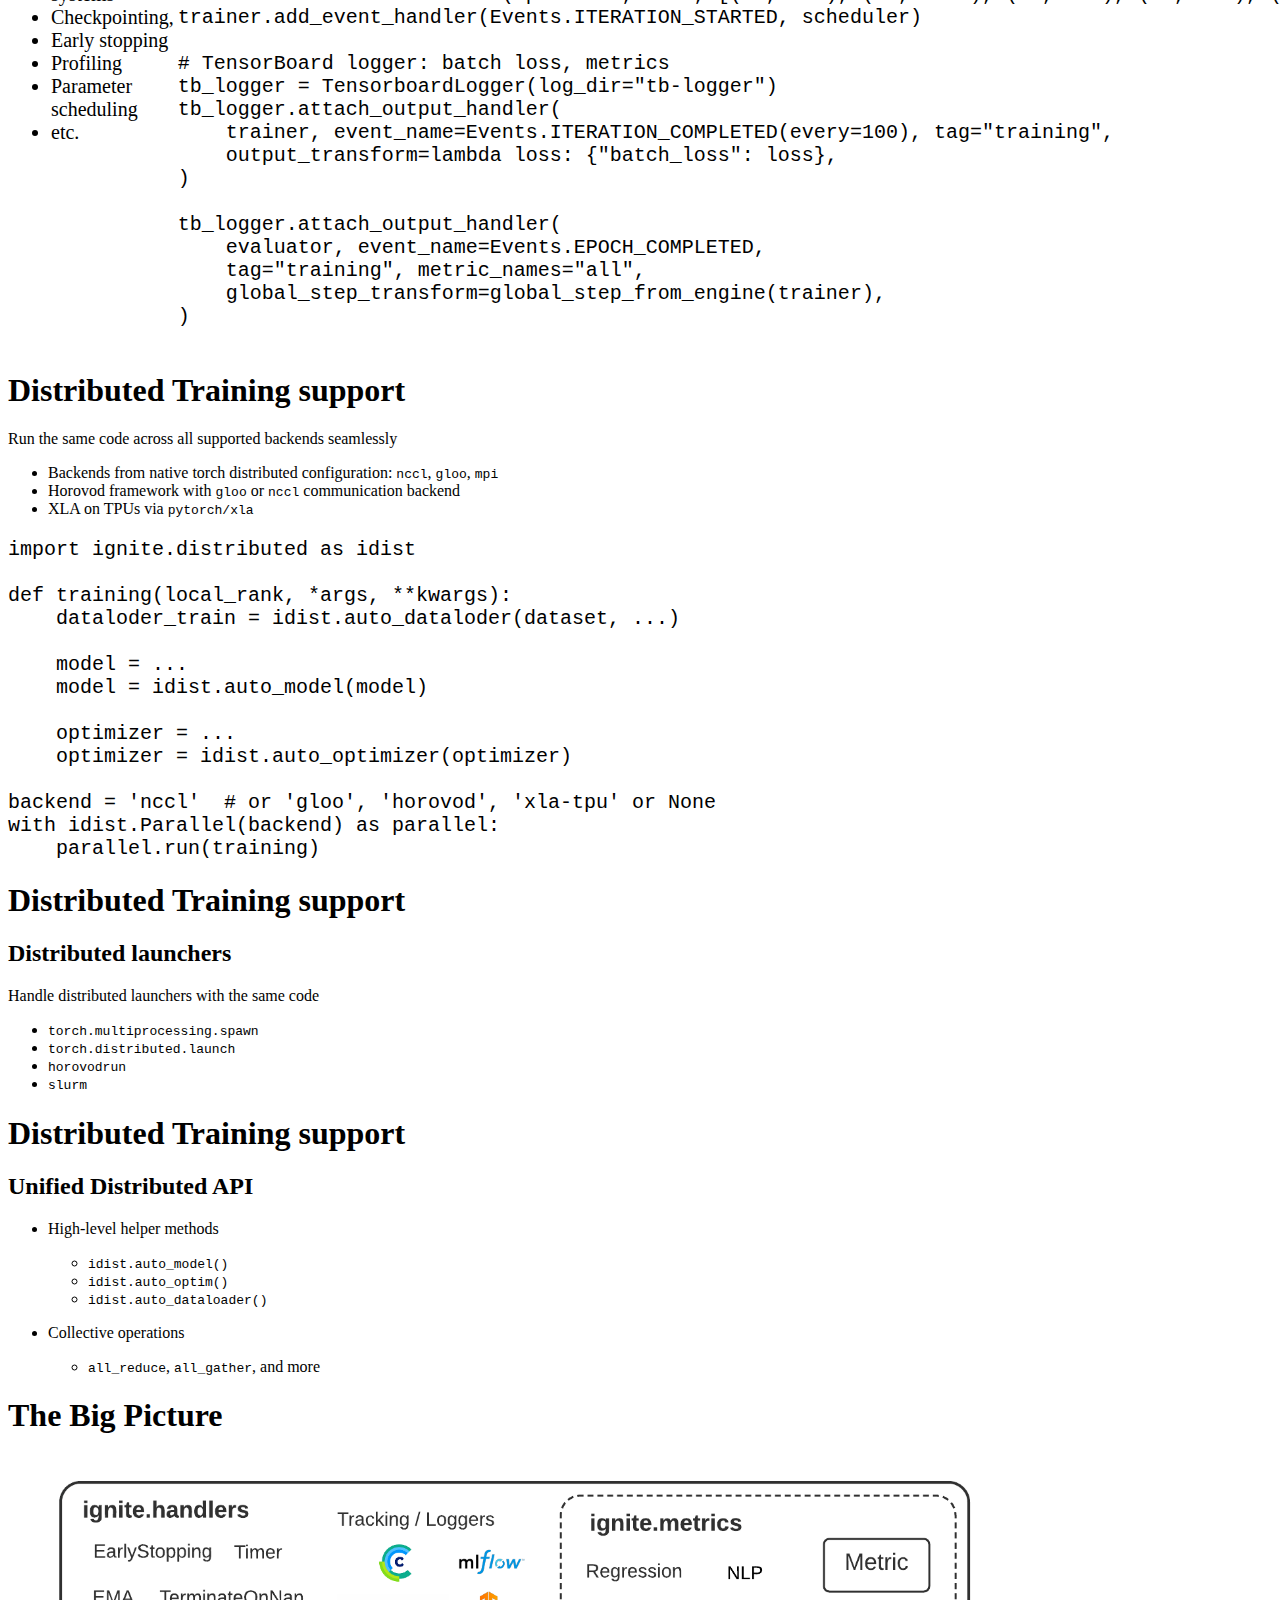
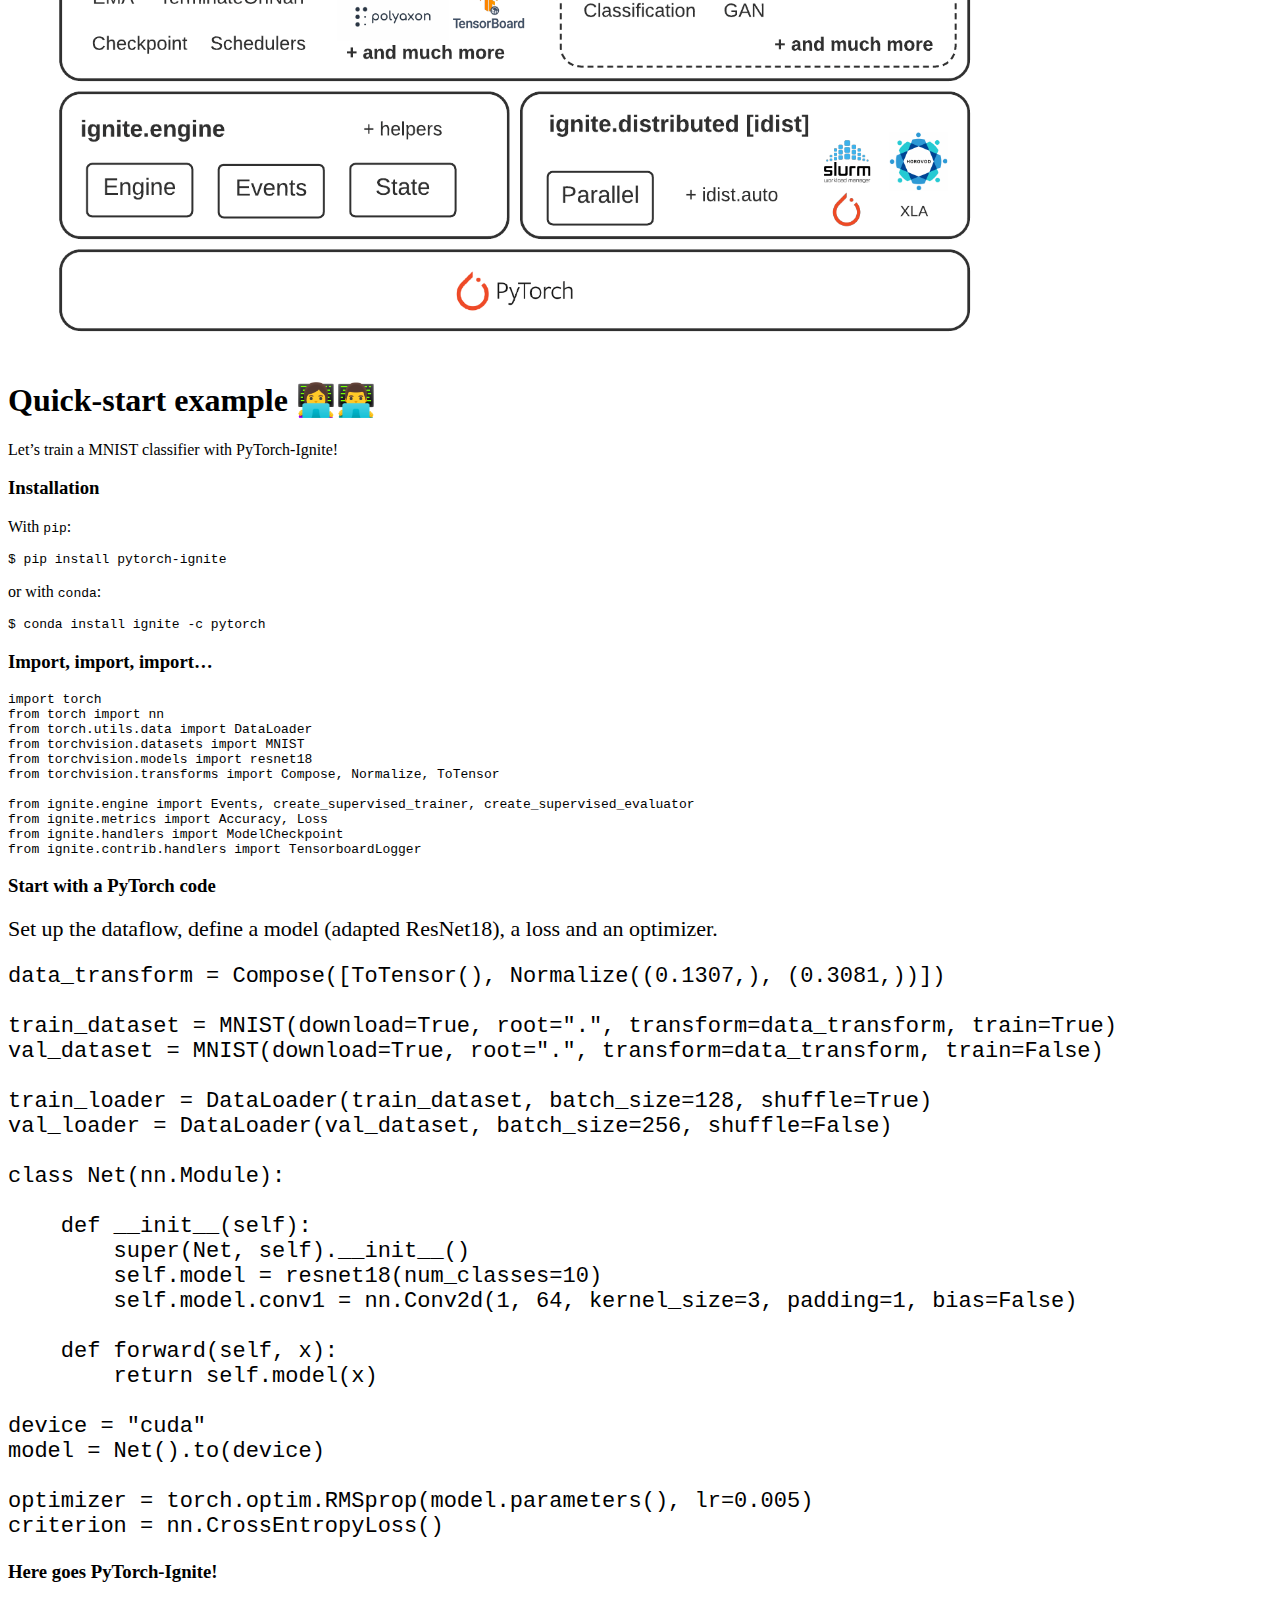
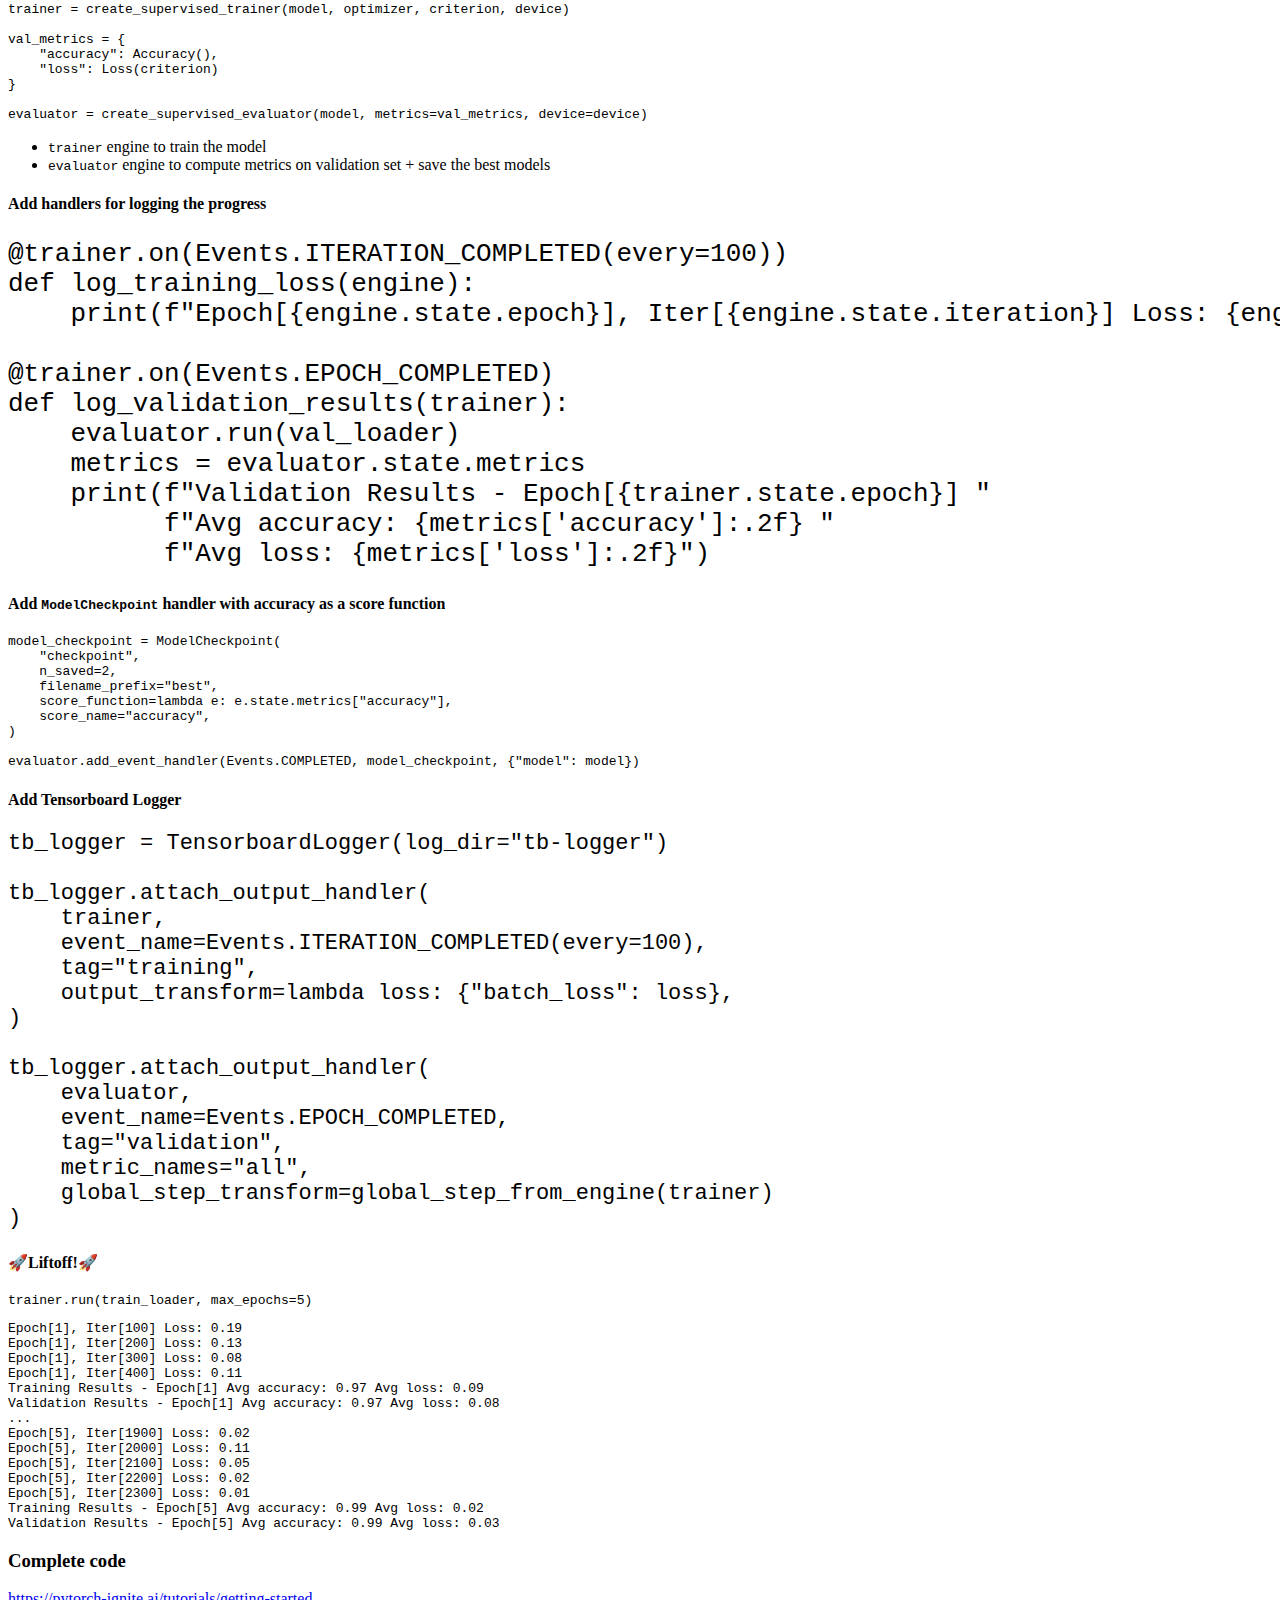
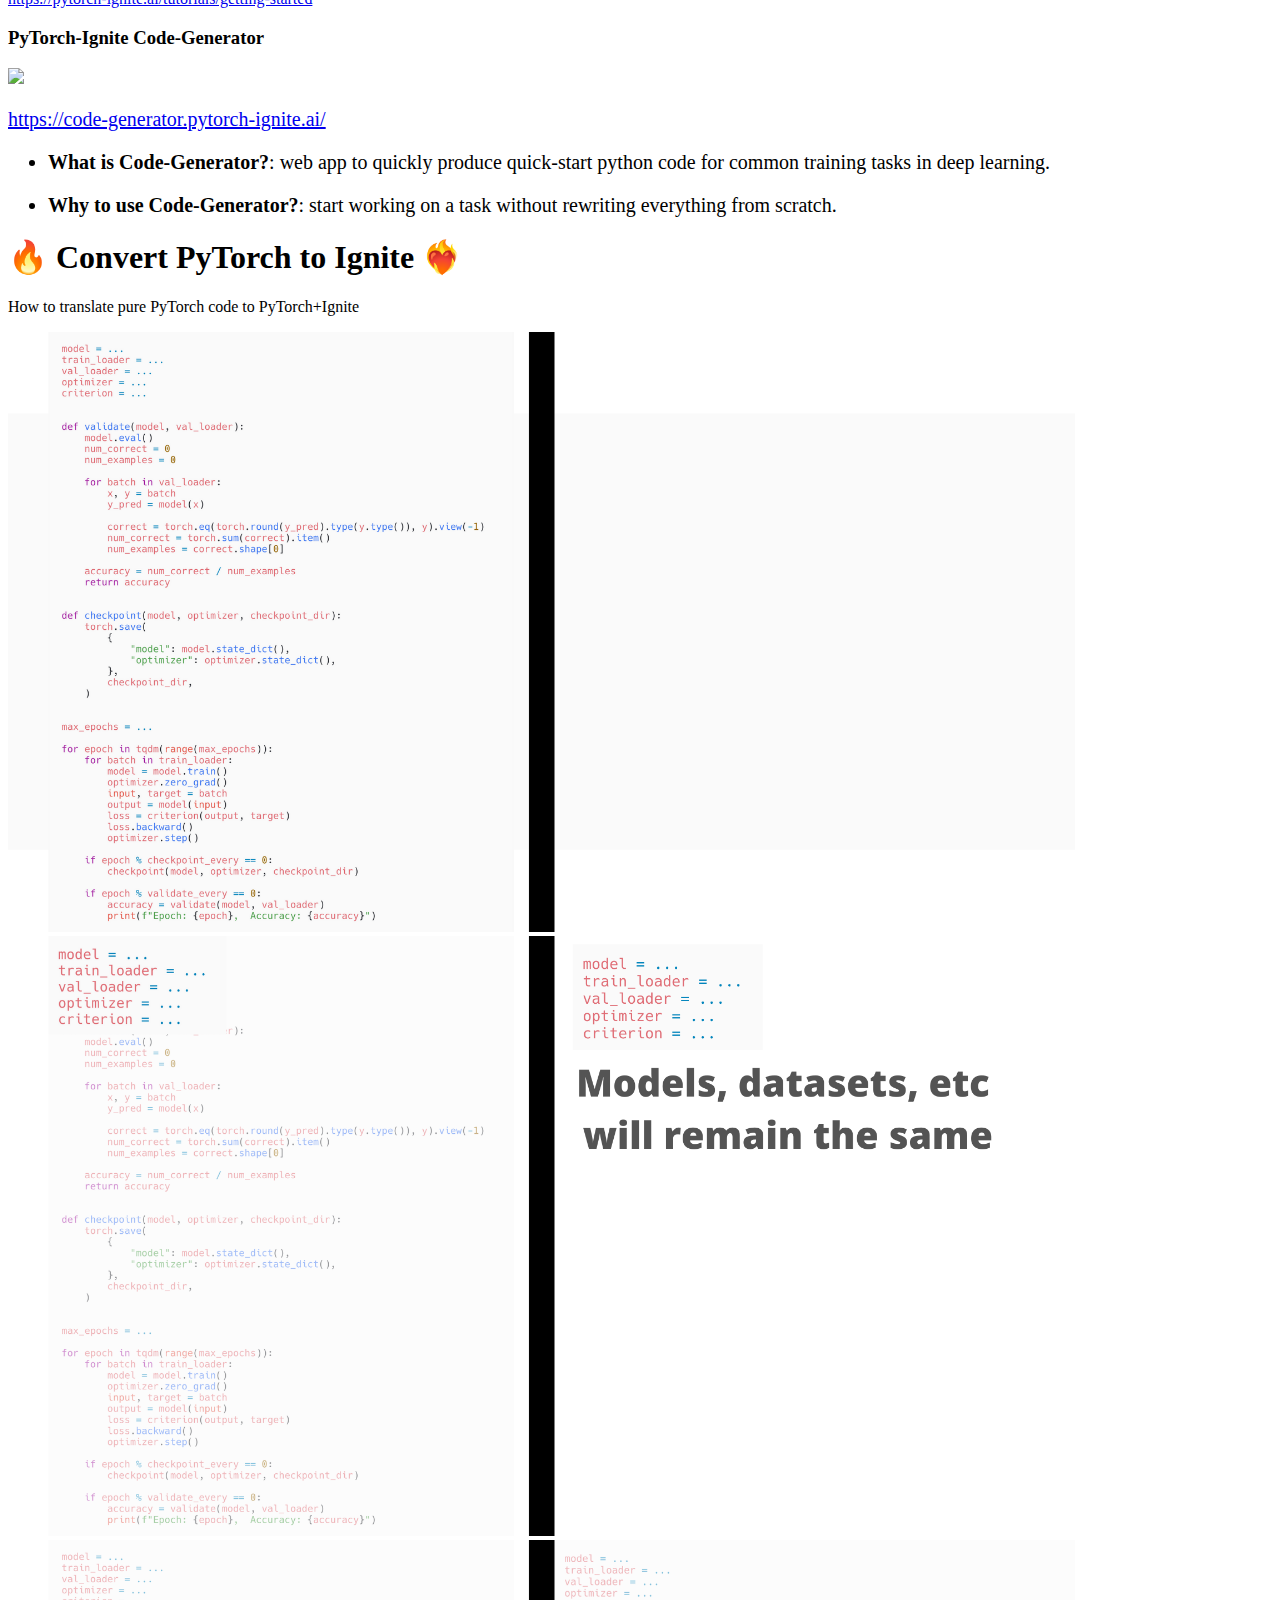
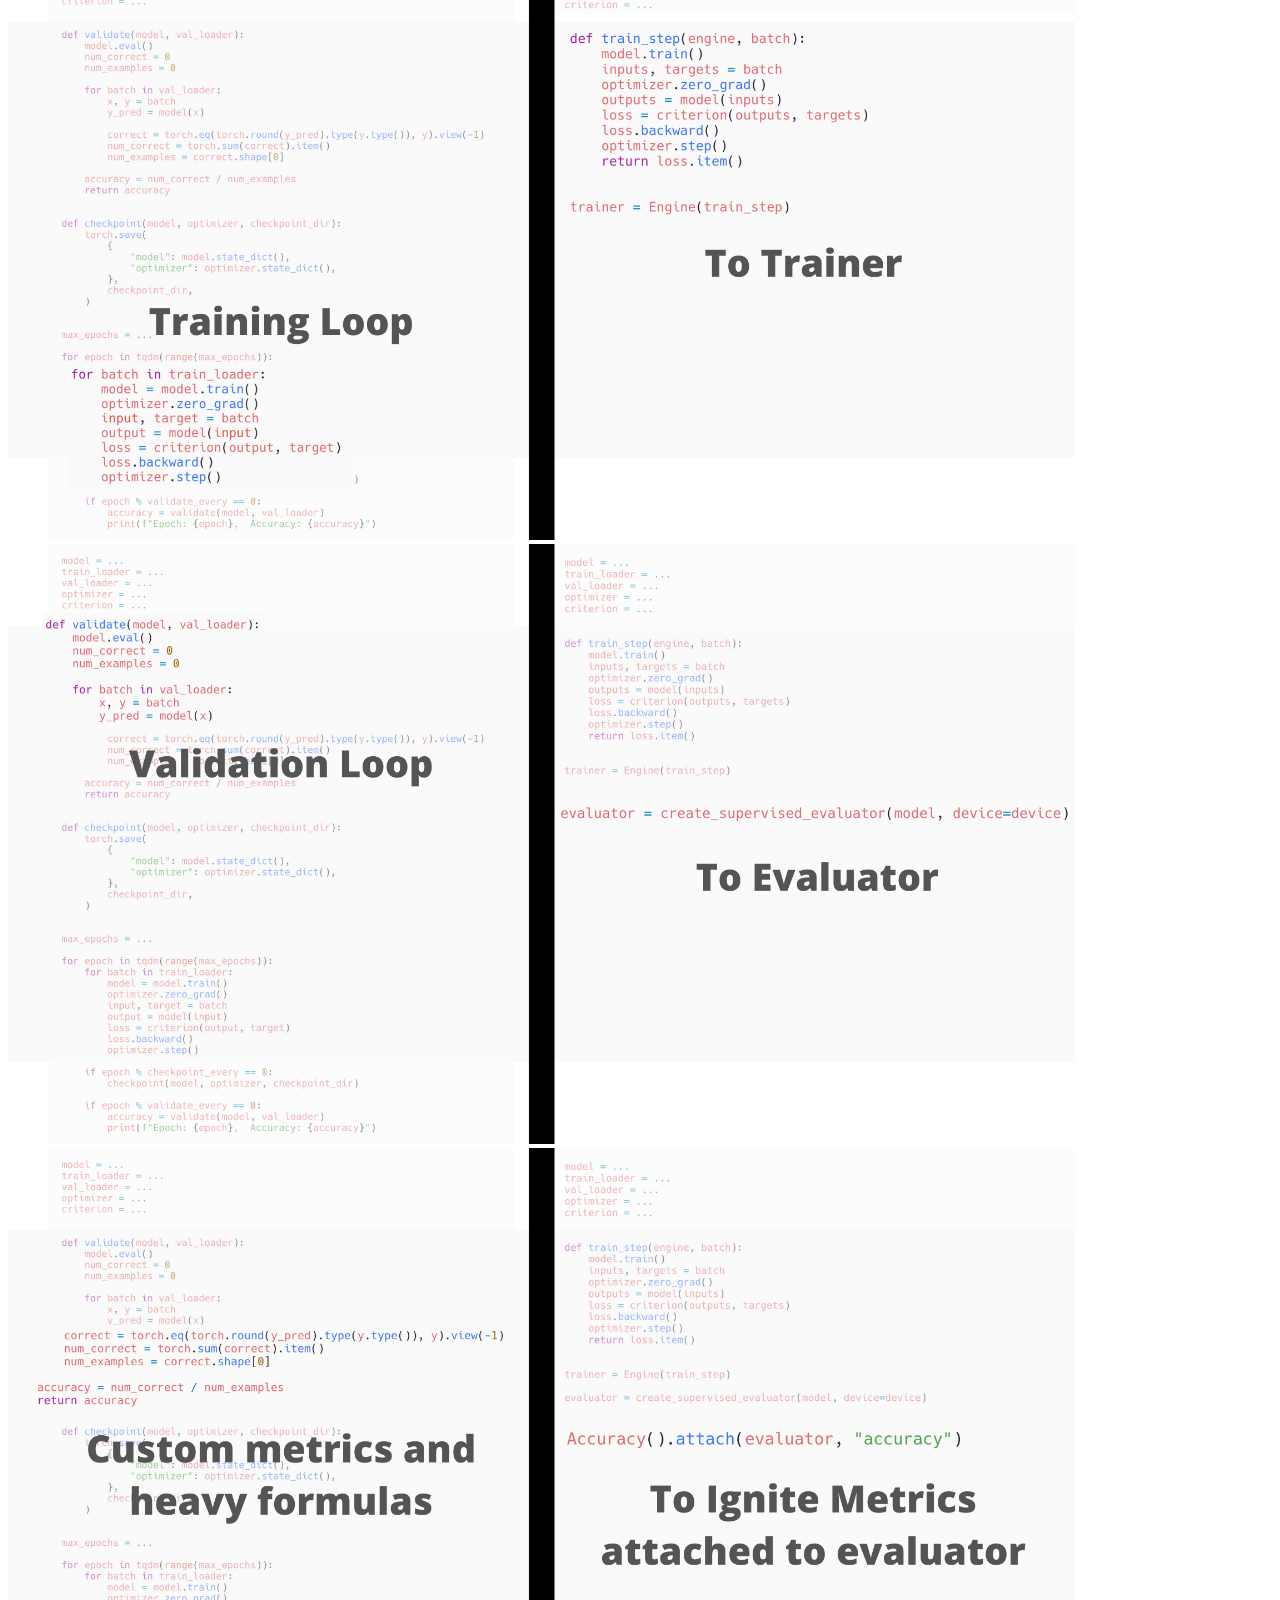
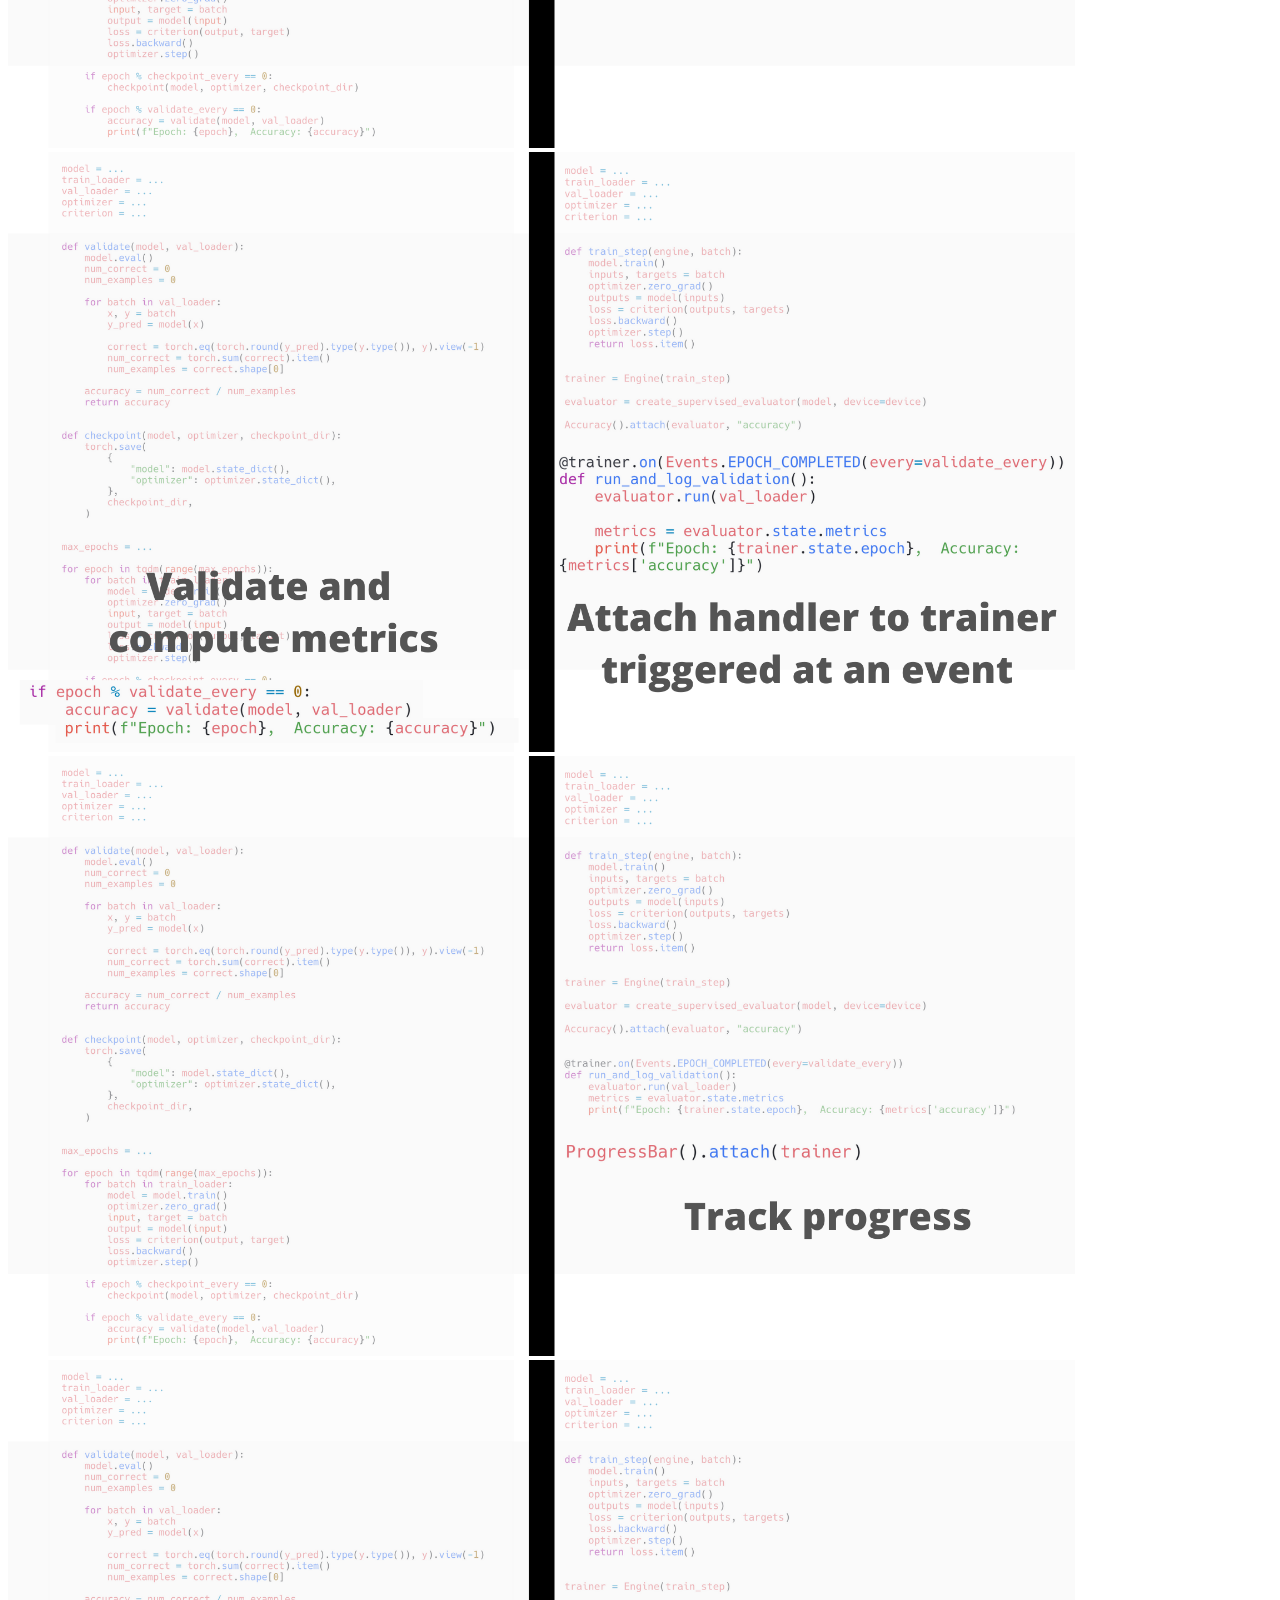
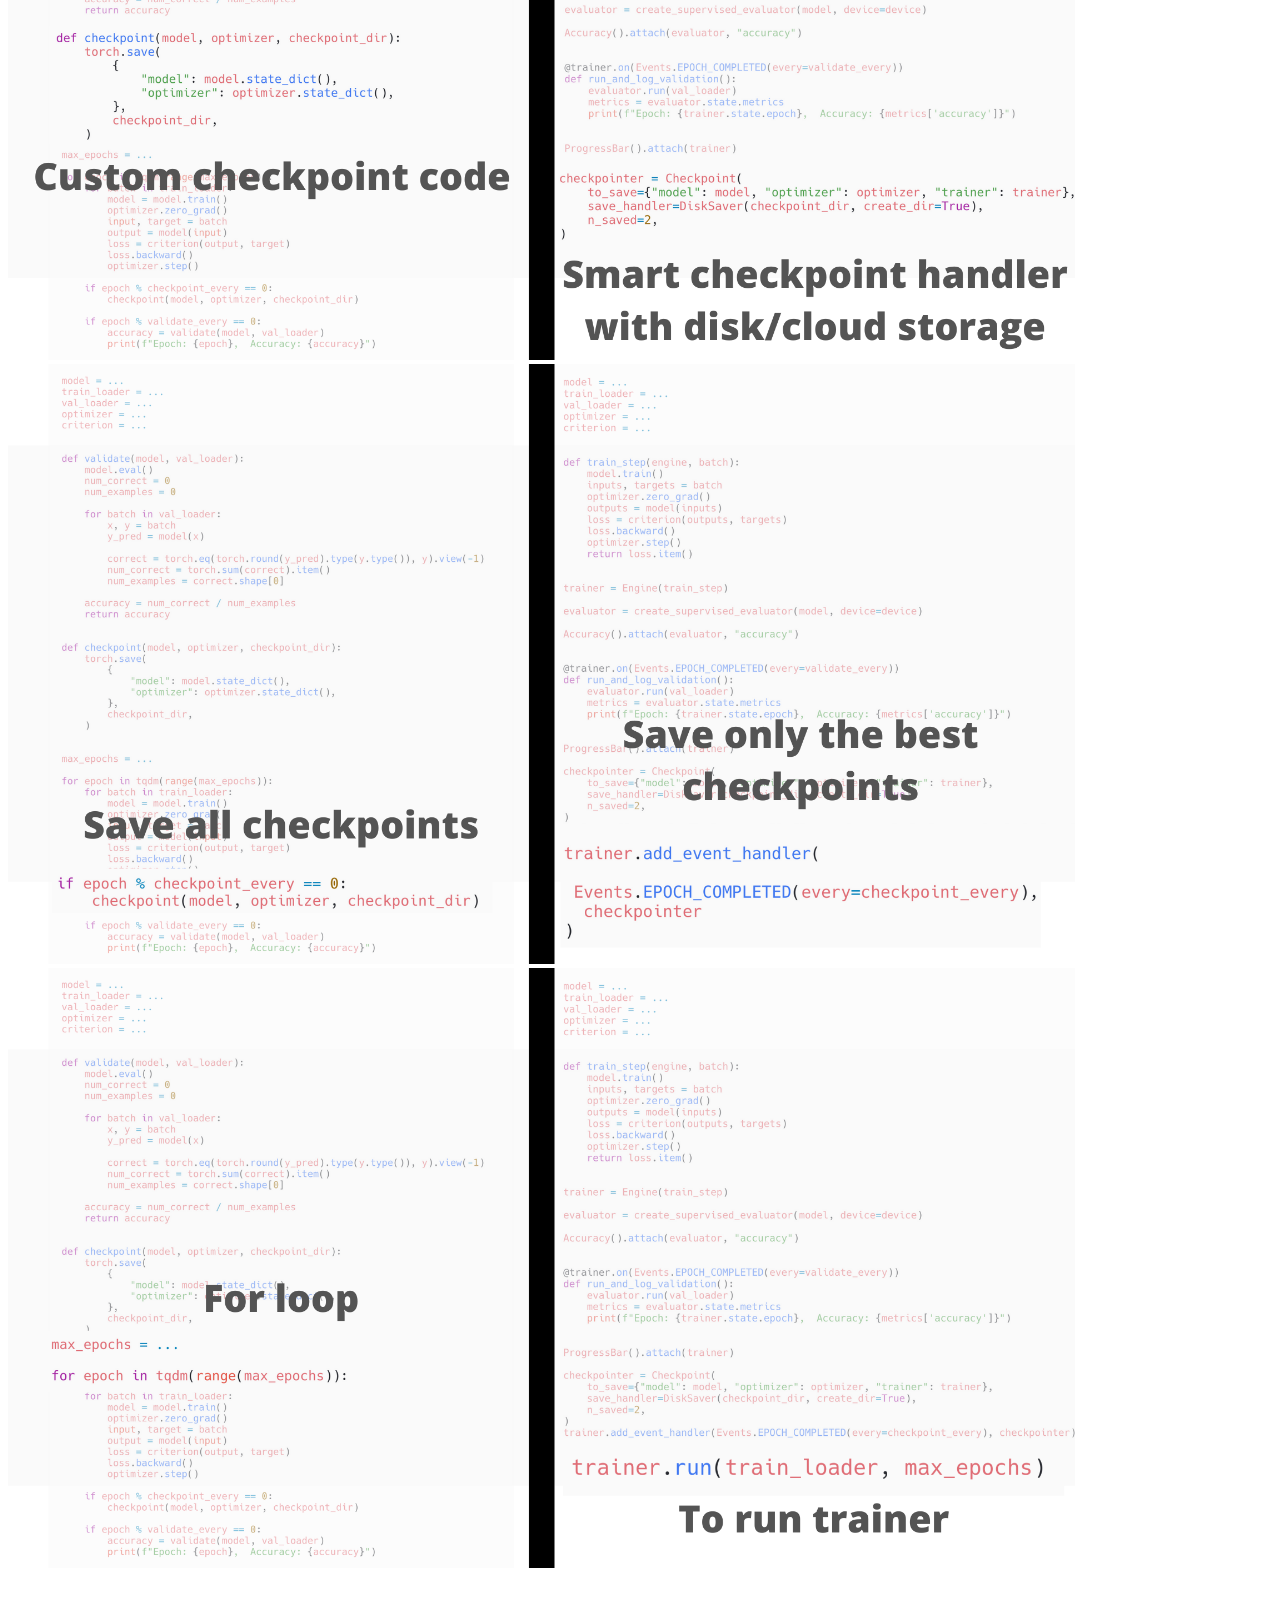
==== commit 34177f84: "deploy: 392840e53f2bfe45d690ffad1d97dc640aa6554f" ====
--- a/index.html
+++ b/index.html
@@ -35,7 +35,7 @@
   handler,
   {'model': model}
 )
-</code></pre></td></tr></table></section><section><h1 id=what-makes-pytorch-ignite-unique->What makes PyTorch-Ignite unique ?</h1><ul><li>Composable and interoperable components</li><li>Simple and understandable code</li><li>Open-source community involvement</li></ul></section><section><h1 id=key-concepts-in-a-nutshell>Key concepts in a nutshell</h1><h4 id=pytorch-ignite-is-about>PyTorch-Ignite is about:</h4><ol><li>Engine and Event System</li><li>Out-of-the-box metrics to easily evaluate models</li><li>Built-in handlers to compose training pipeline</li><li>Distributed Training support</li></ol></section><section><h2 id=engine-and-event-system>Engine and Event System</h2><table style=font-size:20px><tr><td><div style=color:transparent>.</div><ul><li><p><strong>Engine</strong></p><ul><li>Loops on user data</li><li>Applies an arbitrary user function on batches</li></ul></li><li><p><strong>Event system</strong></p><ul><li>Customizable event collections</li><li>Triggers handlers attached to events</li></ul></li></ul></td><td>In its simpliest form:<pre><code class=language-python data-line-numbers=2,5,7|1,3,6,8,10,11>fire_event(Events.STARTED)
+</code></pre></td></tr></table></section><section><h1 id=what-makes-pytorch-ignite-unique->What makes PyTorch-Ignite unique ?</h1><ul><li>Composable and interoperable components</li><li>Simple and understandable code</li><li>Open-source community involvement</li></ul></section><section><p>Alice: <em>How it differs from other similar project?</em></p><p>Bob: <em>See other PyTorch Community Voices editions :)</em></p></section><section><h1 id=key-concepts-in-a-nutshell>Key concepts in a nutshell</h1><h4 id=pytorch-ignite-is-about>PyTorch-Ignite is about:</h4><ol><li>Engine and Event System</li><li>Out-of-the-box metrics to easily evaluate models</li><li>Built-in handlers to compose training pipeline</li><li>Distributed Training support</li></ol></section><section><h2 id=engine-and-event-system>Engine and Event System</h2><table style=font-size:20px><tr><td><div style=color:transparent>.</div><ul><li><p><strong>Engine</strong></p><ul><li>Loops on user data</li><li>Applies an arbitrary user function on batches</li></ul></li><li><p><strong>Event system</strong></p><ul><li>Customizable event collections</li><li>Triggers handlers attached to events</li></ul></li></ul></td><td>In its simpliest form:<pre><code class=language-python data-line-numbers=2,5,7|1,3,6,8,10,11>fire_event(Events.STARTED)
 while epoch &lt; max_epochs:
     fire_event(Events.EPOCH_STARTED)
 
@@ -139,7 +139,7 @@
 F1_mean = F1_per_class.mean()  # torch mean method
 F1_mean.attach(engine, &quot;F1&quot;)
 </code></pre></section><section><h1 id=built-in-handlers>Built-in Handlers</h1><table style=font-size:20px><tr><td><div style=color:transparent>.</div><ul><li>Logging to experiment tracking systems</li><li>Checkpointing,</li><li>Early stopping</li><li>Profiling</li><li>Parameter scheduling</li><li>etc.</li></ul></td><td><pre><code class=language-python># model checkpoint handler
-checkpoint = ModelChckpoint('/tmp/ckpts', 'training')
+checkpoint = ModelCheckpoint('/tmp/ckpts', 'training')
 trainer.add_event_handler(Events.EPOCH_COMPLETED(every=2), handler, {'model': model})
 
 # early stopping handler
@@ -188,7 +188,7 @@
 from torchvision.models import resnet18
 from torchvision.transforms import Compose, Normalize, ToTensor
 
-from ignite.engine import Engine, Events, create_supervised_trainer, create_supervised_evaluator
+from ignite.engine import Events, create_supervised_trainer, create_supervised_evaluator
 from ignite.metrics import Accuracy, Loss
 from ignite.handlers import ModelCheckpoint
 from ignite.contrib.handlers import TensorboardLogger
@@ -215,31 +215,22 @@
 
 optimizer = torch.optim.RMSprop(model.parameters(), lr=0.005)
 criterion = nn.CrossEntropyLoss()
-</code></pre></div></section><section><h3 id=here-goes-pytorch-ignite>Here goes PyTorch-Ignite!</h3><pre><code class=language-python data-line-numbers=1|3-6|8|9>trainer = create_supervised_trainer(model, optimizer, criterion, device)
+</code></pre></div></section><section><h3 id=here-goes-pytorch-ignite>Here goes PyTorch-Ignite!</h3><pre><code class=language-python data-line-numbers=1|3-6|8>trainer = create_supervised_trainer(model, optimizer, criterion, device)
 
 val_metrics = {
     &quot;accuracy&quot;: Accuracy(),
     &quot;loss&quot;: Loss(criterion)
 }
 
-train_evaluator = create_supervised_evaluator(model, metrics=val_metrics, device=device)
-val_evaluator = create_supervised_evaluator(model, metrics=val_metrics, device=device)
-</code></pre><ul><li><code>trainer</code> engine to train the model</li><li><code>train_evaluator</code> engine to compute metrics on training set</li><li><code>val_evaluator</code> engine to compute metrics on validation set + save the best models</li></ul></section><section><h4 id=add-handlers-for-logging-the-progress>Add handlers for logging the progress</h4><div style=font-size:26px><pre><code class=language-python data-line-numbers=1-3|5-11|13-19>@trainer.on(Events.ITERATION_COMPLETED(every=100))
+evaluator = create_supervised_evaluator(model, metrics=val_metrics, device=device)
+</code></pre><ul><li><code>trainer</code> engine to train the model</li><li><code>evaluator</code> engine to compute metrics on validation set + save the best models</li></ul></section><section><h4 id=add-handlers-for-logging-the-progress>Add handlers for logging the progress</h4><div style=font-size:26px><pre><code class=language-python data-line-numbers=1-3|5-11>@trainer.on(Events.ITERATION_COMPLETED(every=100))
 def log_training_loss(engine):
     print(f&quot;Epoch[{engine.state.epoch}], Iter[{engine.state.iteration}] Loss: {engine.state.output:.2f}&quot;)
 
 @trainer.on(Events.EPOCH_COMPLETED)
-def log_training_results(trainer):
-    train_evaluator.run(train_loader)
-    metrics = train_evaluator.state.metrics
-    print(f&quot;Training Results - Epoch[{trainer.state.epoch}] &quot;
-          f&quot;Avg accuracy: {metrics['accuracy']:.2f} &quot;
-          f&quot;Avg loss: {metrics['loss']:.2f}&quot;)
-
-@trainer.on(Events.EPOCH_COMPLETED)
 def log_validation_results(trainer):
-    val_evaluator.run(val_loader)
-    metrics = val_evaluator.state.metrics
+    evaluator.run(val_loader)
+    metrics = evaluator.state.metrics
     print(f&quot;Validation Results - Epoch[{trainer.state.epoch}] &quot;
           f&quot;Avg accuracy: {metrics['accuracy']:.2f} &quot;
           f&quot;Avg loss: {metrics['loss']:.2f}&quot;)
@@ -251,7 +242,7 @@
     score_name=&quot;accuracy&quot;,
 )
 
-val_evaluator.add_event_handler(Events.COMPLETED, model_checkpoint, {&quot;model&quot;: model})
+evaluator.add_event_handler(Events.COMPLETED, model_checkpoint, {&quot;model&quot;: model})
 </code></pre></section><section><h4 id=add-tensorboard-logger>Add Tensorboard Logger</h4><div style=font-size:22px><pre><code class=language-python>tb_logger = TensorboardLogger(log_dir=&quot;tb-logger&quot;)
 
 tb_logger.attach_output_handler(
@@ -261,14 +252,13 @@
     output_transform=lambda loss: {&quot;batch_loss&quot;: loss},
 )
 
-for tag, evaluator in [(&quot;training&quot;, train_evaluator), (&quot;validation&quot;, val_evaluator)]:
-    tb_logger.attach_output_handler(
-        evaluator,
-        event_name=Events.EPOCH_COMPLETED,
-        tag=tag,
-        metric_names=&quot;all&quot;,
-        global_step_transform=global_step_from_engine(trainer)
-    )
+tb_logger.attach_output_handler(
+    evaluator,
+    event_name=Events.EPOCH_COMPLETED,
+    tag=&quot;validation&quot;,
+    metric_names=&quot;all&quot;,
+    global_step_transform=global_step_from_engine(trainer)
+)
 </code></pre></div></section><section><h4 id=liftoff>🚀Liftoff!🚀</h4><pre><code class=language-python>trainer.run(train_loader, max_epochs=5)
 </code></pre><pre><code class=language-python>Epoch[1], Iter[100] Loss: 0.19
 Epoch[1], Iter[200] Loss: 0.13
@@ -292,7 +282,7 @@
 <img width=200 src=https://raw.githubusercontent.com/Quansight-Labs/quansight-labs-site/master/files/images/QuansightLabs_logo_V2.png>
 <img width=200 src=https://pytorch-ignite.ai/images/logos/ifpen.jpg></section><section><h1 id=projects-using-pytorch-ignite>Projects using PyTorch-Ignite</h1><ul><li>Research Papers</li><li>Blog articles, tutorials, books</li><li>Toolkits<ul><li><a href=https://monai.io/>Project MONAI</a>, <a href=https://nussl.github.io/docs/>Nussl</a>, &mldr;</li></ul></li></ul><p>More details here: <a href=https://pytorch-ignite.ai/ecosystem/>https://pytorch-ignite.ai/ecosystem/</a></p></section><section><h1 id=community-engagement>Community Engagement</h1><div style=font-size:24px><ul><li><p>Google Summer of Code 2021</p><ul><li>Mentored two great students (<em>Ahmed</em> and <em>Arpan</em>)</li></ul></li><li><p>Google Season of Docs 2021</p><ul><li>Working with great tech writer (<em>Priyansi</em>)</li></ul></li><li><p>Hacktoberfest 2020 and coming up 2021</p></li><li><p>PyData Global Mentored Sprint 2020</p></li><li><p>Our <a href=https://pytorch-ignite.ai>new website</a> development (thanks to <em>Jeff Yang</em>!)</p></li><li><p><a href=https://code-generator.pytorch-ignite.ai>PyTorch-Ignite Code-Generator project</a></p></li></ul><p><em>Stay tuned for upcoming events &mldr;</em></p><img width=50 src=https://summerofcode.withgoogle.com/static/img/summer-of-code-logo.svg>
 <img width=50 src=https://developers.google.com/season-of-docs/images/SeasonofDocs_Icon_Grey_300ppi_trimmed_480.png>
-<img width=50 src=https://hacktoberfestswaglist.com/img/Hacktoberfest_20.jpg>
+<img width=50 src=https://hacktoberfestswaglist.com/img/Hacktoberfest_21.jpg>
 <img width=150 src=https://pydata.org/global2021/wp-content/uploads/2021/06/logo.png></div></section><section><h1 id=join-the-pytorch-ignite-community>Join the PyTorch-Ignite Community</h1><p>We are looking for motivated contributors to help out with the project.</p><p><img src=https://a.slack-edge.com/production-standard-emoji-assets/13.0/apple-small/1f3c5@2x.png alt=o1>
 Everyone is welcome to contribute
 <img src=https://a.slack-edge.com/production-standard-emoji-assets/13.0/apple-small/1f4af@2x.png alt=o2></p><a class=level-item href=https://www.github.com/pytorch/ignite><span class=icon><i class="fab fa-github"></i></span></a><a class=level-item href=https://discord.gg/djZtm3EmKj><span class=icon><i class="fab fa-discord"></i></span></a><div style=color:transparent>.</div><h4 id=how-to-start>How to start:</h4><ul><li>Read our <a href=https://github.com/pytorch/ignite/blob/master/CONTRIBUTING.md>Contributing guides</a></li><li>Pick <a href="https://github.com/pytorch/ignite/issues?q=is%3Aissue+is%3Aopen+label%3A%22help+wanted%22">List of Help-wanted GH issue</a></li><li>Reach out to us on GH or Discord for more guidance</li></ul></section></section><section><table><tr><td><h2 id=thanks-for-watching>Thanks for watching</h2><h2 id=and-listening->and listening !</h2><p><em>Questions?</em></p><p>🙋👩‍💻🙋👨‍💻👩‍💻</p></td><td style="border:1px solid #000"><p>Follow us on</p><a class=level-item href=https://www.twitter.com/pytorch_ignite><span class=icon><i class="fab fa-twitter"></i></span></a><a class=level-item href=https://www.facebook.com/PyTorch-Ignite-Community-105837321694508><span class=icon><i class="fab fa-facebook"></i></span></a><a class=level-item href=https://dev.to/pytorch-ignite><span class=icon><i class="fab fa-dev"></i></span></a><p>and check out our new website:</p><p><a href=https://pytorch-ignite.ai>https://pytorch-ignite.ai</a></p></td></tr></table></section></div><style type=text/css>#footer-left{position:absolute;bottom:0%;left:50%;margin-right:-50%;transform:translate(-50%,-50%)}</style><footer class=footer>PyTorch Community Voices - 2021/09/15 ○ pytorch-ignite.ai</footer></div><script type=text/javascript src=/ptcv21-pytorch-ignite-slides/reveal-hugo/object-assign.js></script><a href=/ptcv21-pytorch-ignite-slides/reveal-js/css/print/ id=print-location style=display:none></a><script type=text/javascript>var printLocationElement=document.getElementById('print-location');var link=document.createElement('link');link.rel='stylesheet';link.type='text/css';link.href=printLocationElement.href+(window.location.search.match(/print-pdf/gi)?'pdf.css':'paper.css');document.getElementsByTagName('head')[0].appendChild(link);</script><script type=application/json id=reveal-hugo-site-params>{"custom_theme":"pytorch-ignite-theme.scss","custom_theme_compile":true,"height":720,"highlight_theme":"monokai-sublime","slide_number":true,"transition_speed":"fast","width":1280}</script><script type=application/json id=reveal-hugo-page-params>null</script><script src=/ptcv21-pytorch-ignite-slides/reveal-js/js/reveal.js></script><script type=text/javascript>function camelize(map){if(map){Object.keys(map).forEach(function(k){newK=k.replace(/(\_\w)/g,function(m){return m[1].toUpperCase()});if(newK!=k){map[newK]=map[k];delete map[k];}});}
